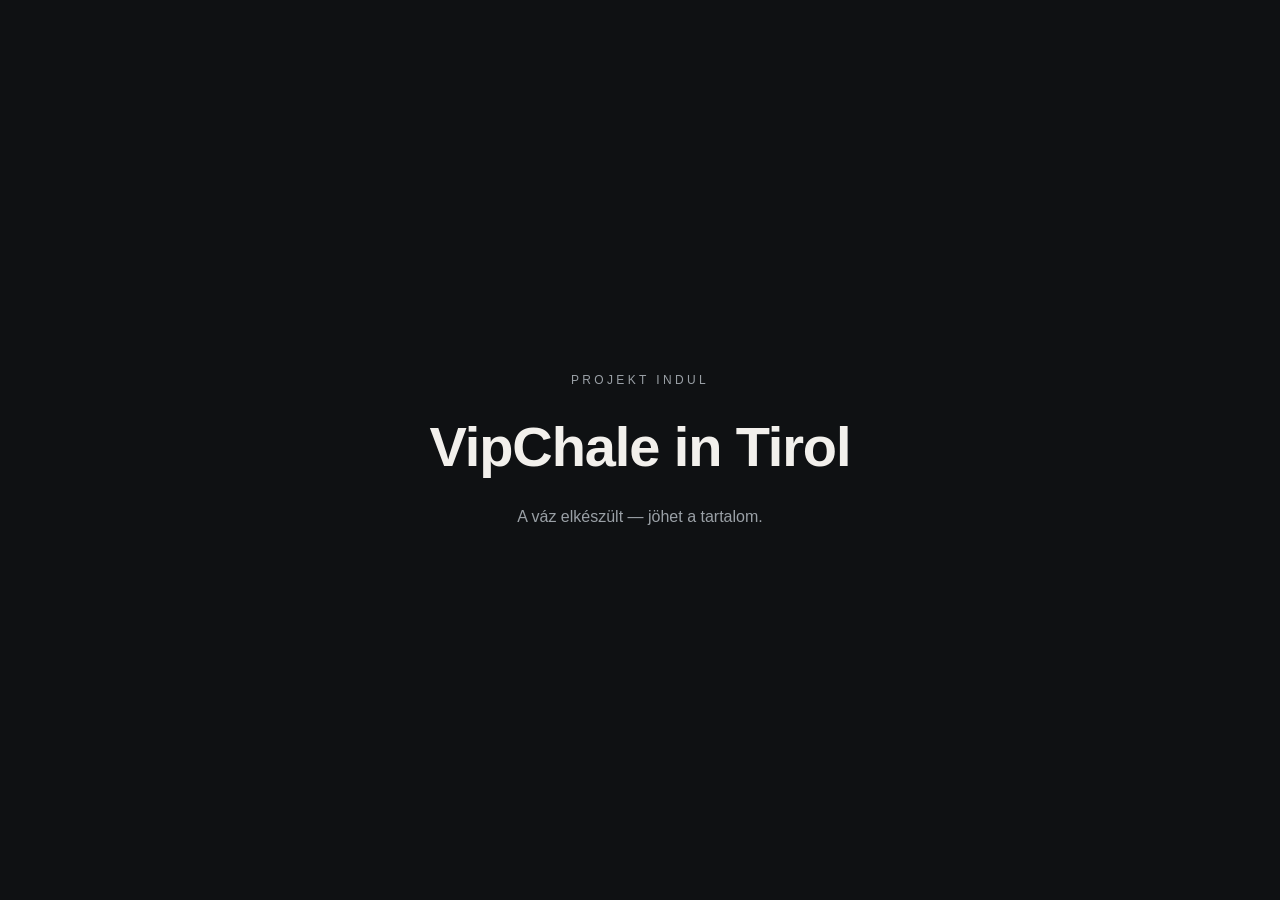
==== index.html @ baa1d6fc "Projekt váz: VipChale in Tirol Kezdeti struktúra (index.html, css, js, assets), README, szerkesztő- " ====
<!DOCTYPE html>
<html lang="hu">
<head>
<meta charset="UTF-8">
<meta name="viewport" content="width=device-width, initial-scale=1">
<title>VipChale in Tirol</title>
<link rel="stylesheet" href="css/style.css">
</head>
<body>
  <main class="varakozik">
    <p class="varakozik__cimke">Projekt indul</p>
    <h1>VipChale in Tirol</h1>
    <p class="varakozik__szoveg">A váz elkészült — jöhet a tartalom.</p>
  </main>
  <script src="js/main.js" defer></script>
</body>
</html>
---- css/style.css ----
:root{
  --hatter:#0F1113;
  --szoveg:#F2F0EC;
  --halvany:#9AA0A6;
}

*,*::before,*::after{ box-sizing:border-box; }

body{
  margin:0;
  min-height:100svh;
  display:grid;
  place-items:center;
  background:var(--hatter);
  color:var(--szoveg);
  font-family:-apple-system,BlinkMacSystemFont,"Segoe UI",Roboto,Helvetica,Arial,sans-serif;
  line-height:1.6;
}

.varakozik{ text-align:center; padding:32px; }
.varakozik__cimke{
  margin:0 0 12px;
  font-size:12px;
  letter-spacing:.28em;
  text-transform:uppercase;
  color:var(--halvany);
}
.varakozik h1{ margin:0; font-size:clamp(2rem,6vw,3.5rem); letter-spacing:-.02em; }
.varakozik__szoveg{ margin:12px 0 0; color:var(--halvany); }
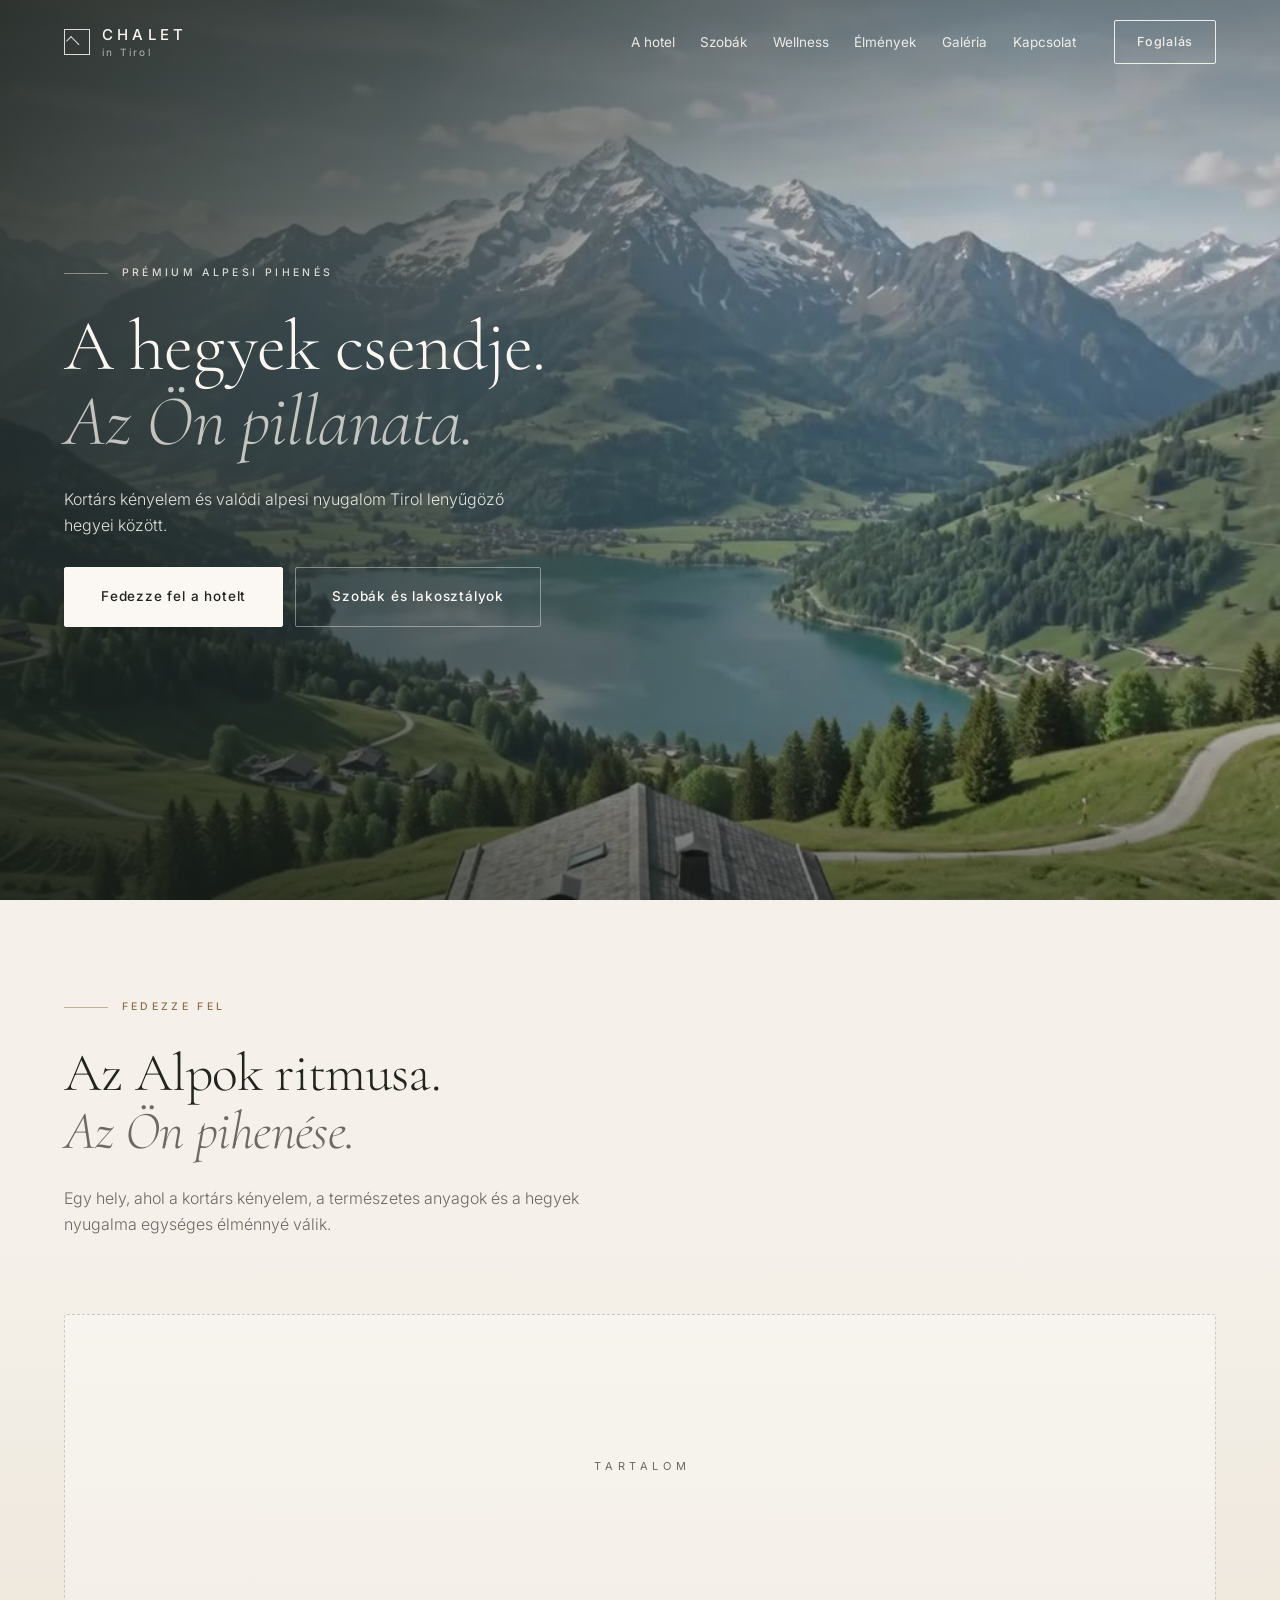
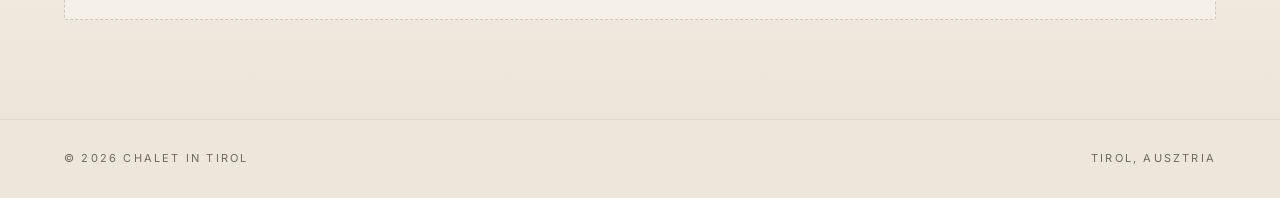
==== commit 7af625ec: "Görgetéssel vezérelt videós hero: érkezés a chalet-hez A videó currentTime értékét kizárólag a scrol" ====
--- a/index.html
+++ b/index.html
@@ -2,16 +2,132 @@
 <html lang="hu">
 <head>
 <meta charset="UTF-8">
-<meta name="viewport" content="width=device-width, initial-scale=1">
-<title>VipChale in Tirol</title>
+<meta name="viewport" content="width=device-width, initial-scale=1, viewport-fit=cover">
+<meta name="theme-color" content="#F6F3EE">
+<title>Chalet in Tirol — Prémium alpesi pihenés</title>
+<meta name="description" content="Kortárs kényelem és valódi alpesi nyugalom Tirol lenyűgöző hegyei között. Szobák, wellness és élmények egy prémium tiroli chalet hotelben.">
+
+<link rel="preconnect" href="https://fonts.googleapis.com">
+<link rel="preconnect" href="https://fonts.gstatic.com" crossorigin>
+<link href="https://fonts.googleapis.com/css2?family=Cormorant+Garamond:wght@300;400;500&family=Inter:wght@300;400;500;600&display=swap" rel="stylesheet">
+
 <link rel="stylesheet" href="css/style.css">
+<noscript><style>
+  .loader{ display:none !important; }
+  .hero{ height:100svh !important; }
+  .hero__stage{ position:relative !important; }
+  .hero__video,.hero__fadeout,.hero__wash2,.scrollhint,.layer--arrive{ display:none !important; }
+  .hero__poster{ opacity:1 !important; }
+  .layer--intro > *{ opacity:1 !important; transform:none !important; }
+</style></noscript>
 </head>
 <body>
-  <main class="varakozik">
-    <p class="varakozik__cimke">Projekt indul</p>
-    <h1>VipChale in Tirol</h1>
-    <p class="varakozik__szoveg">A váz elkészült — jöhet a tartalom.</p>
-  </main>
-  <script src="js/main.js" defer></script>
+
+<a class="skip-link" href="#tartalom">Ugrás a tartalomra</a>
+
+<!-- ══════════════ BETÖLTŐ ══════════════ -->
+<div class="loader" id="loader" role="status" aria-live="polite" aria-label="Az oldal betöltése folyamatban">
+  <div class="loader__in">
+    <span class="loader__mark" aria-hidden="true">CHALET</span>
+    <span class="loader__rail" aria-hidden="true"><i id="loaderFill"></i></span>
+    <span class="loader__txt">Betöltés</span>
+  </div>
+</div>
+
+<!-- ══════════════ NAVIGÁCIÓ ══════════════ -->
+<header class="nav" id="nav">
+  <div class="nav__in">
+    <a class="brand" href="#" aria-label="Chalet in Tirol – kezdőlap">
+      <span class="brand__mark" aria-hidden="true"></span>
+      <span class="brand__txt"><strong>CHALET</strong><em>in Tirol</em></span>
+    </a>
+
+    <nav class="menu" id="menu" aria-label="Fő navigáció">
+      <ul class="menu__list">
+        <li><a href="#tartalom">A hotel</a></li>
+        <li><a href="#tartalom">Szobák</a></li>
+        <li><a href="#tartalom">Wellness</a></li>
+        <li><a href="#tartalom">Élmények</a></li>
+        <li><a href="#tartalom">Galéria</a></li>
+        <li><a href="#tartalom">Kapcsolat</a></li>
+      </ul>
+      <a class="btn btn--solid menu__cta" href="#tartalom">Foglalás</a>
+    </nav>
+
+    <a class="btn btn--solid nav__cta" href="#tartalom">Foglalás</a>
+
+    <button class="burger" id="burger" type="button" aria-label="Menü megnyitása" aria-expanded="false" aria-controls="menu">
+      <span aria-hidden="true"></span><span aria-hidden="true"></span>
+    </button>
+  </div>
+</header>
+
+<!-- ══════════════ HERO ══════════════ -->
+<section class="hero" id="hero" aria-label="Érkezés a chalet-hez: a kamera a tetőtől a bejáraton át a belső térbe vezet">
+  <div class="hero__stage" id="stage">
+
+    <div class="hero__media">
+      <div class="hero__poster" id="poster" aria-hidden="true"></div>
+      <video class="hero__video" id="video" muted playsinline webkit-playsinline preload="auto" disablepictureinpicture aria-hidden="true"></video>
+      <div class="hero__wash" id="wash" aria-hidden="true"></div>
+      <div class="hero__wash2" id="wash2" aria-hidden="true"></div>
+      <div class="hero__fadeout" id="fadeout" aria-hidden="true"></div>
+    </div>
+
+    <div class="hero__ui">
+
+      <!-- 0–25%: nyitó szöveg -->
+      <div class="layer layer--intro" id="lyIntro">
+        <p class="eyebrow"><span class="eyebrow__rule" aria-hidden="true"></span>Prémium alpesi pihenés</p>
+        <h1 class="display">A hegyek csendje.<br><span class="display__soft">Az Ön pillanata.</span></h1>
+        <p class="lead">Kortárs kényelem és valódi alpesi nyugalom Tirol lenyűgöző hegyei között.</p>
+        <div class="ctarow">
+          <a class="btn btn--solid btn--lg" href="#tartalom">Fedezze fel a hotelt</a>
+          <a class="btn btn--ghost btn--lg" href="#tartalom">Szobák és lakosztályok</a>
+        </div>
+      </div>
+
+      <!-- 85–100%: záró szöveg -->
+      <div class="layer layer--arrive" id="lyArrive">
+        <p class="eyebrow eyebrow--center"><span class="eyebrow__rule" aria-hidden="true"></span>Üdvözöljük</p>
+        <h2 class="display display--md">Megérkezett.</h2>
+        <p class="lead lead--center">Fedezze fel a szobákat, a wellnessélményt és Tirol természetes nyugalmát.</p>
+        <a class="btn btn--solid btn--lg" href="#tartalom" id="enterBtn">Belépek</a>
+      </div>
+
+    </div>
+
+    <!-- középső szakasz: visszafogott scrolljelző -->
+    <div class="scrollhint" id="hint" aria-hidden="true">
+      <span class="scrollhint__txt">Görgessen a belépéshez</span>
+      <span class="scrollhint__line"><i></i></span>
+    </div>
+
+  </div>
+</section>
+
+<!-- ══════════════ A WEBOLDAL FOLYTATÁSA ══════════════ -->
+<main id="tartalom">
+  <section class="sec sec--intro">
+    <div class="wrap">
+      <p class="eyebrow eyebrow--dark"><span class="eyebrow__rule" aria-hidden="true"></span>Fedezze fel</p>
+      <h2 class="sec__title">Az Alpok ritmusa.<br><span class="sec__title-soft">Az Ön pihenése.</span></h2>
+      <p class="sec__lead">Egy hely, ahol a kortárs kényelem, a természetes anyagok és a hegyek nyugalma egységes élménnyé válik.</p>
+
+      <div class="placeholder">
+        <span>TARTALOM</span>
+      </div>
+    </div>
+  </section>
+</main>
+
+<footer class="foot">
+  <div class="wrap foot__in">
+    <span>© 2026 Chalet in Tirol</span>
+    <span>Tirol, Ausztria</span>
+  </div>
+</footer>
+
+<script src="js/main.js" defer></script>
 </body>
 </html>
--- a/css/style.css
+++ b/css/style.css
@@ -1,29 +1,445 @@
+/* ============================================================
+   Chalet in Tirol — görgetéssel vezérelt videós hero
+   Világos, természetes alpesi designirány
+   ============================================================ */
+
 :root{
-  --hatter:#0F1113;
-  --szoveg:#F2F0EC;
-  --halvany:#9AA0A6;
+  --sand:    #F5F1EA;   /* törtfehér */
+  --sand-2:  #EDE6DA;   /* természetes bézs */
+  --beige:   #E2D6C3;
+  --wood:    #A9825A;   /* meleg fa */
+  --bronze:  #8F7048;   /* visszafogott bronz */
+  --stone:   #6E6A62;   /* kőszürke */
+  --forest:  #2A3A2F;   /* mély erdőzöld */
+  --forest-d:#1E241F;
+  --ink:     #23241F;
+  --paper:   #FBF8F3;   /* videó fölötti világos szöveg */
+
+  --ff:  "Inter", -apple-system, BlinkMacSystemFont, "Segoe UI", Roboto, Helvetica, Arial, sans-serif;
+  --ff-d:"Cormorant Garamond", "Iowan Old Style", Georgia, "Times New Roman", serif;
+
+  --wrap: 1320px;
+  --pad: clamp(24px, 5vw, 72px);
+  --ease: cubic-bezier(.22,.61,.36,1);
+  --nav-h: 84px;
+
+  --hero-vh: 500;        /* a hero görgetési hossza vh-ban */
 }
 
 *,*::before,*::after{ box-sizing:border-box; }
 
+html{ background:var(--sand); -webkit-text-size-adjust:100%; scroll-behavior:smooth; }
 body{
   margin:0;
-  min-height:100svh;
-  display:grid;
-  place-items:center;
-  background:var(--hatter);
-  color:var(--szoveg);
-  font-family:-apple-system,BlinkMacSystemFont,"Segoe UI",Roboto,Helvetica,Arial,sans-serif;
+  font-family:var(--ff);
+  font-weight:400;
+  color:var(--ink);
+  background:var(--sand);
   line-height:1.6;
-}
-
-.varakozik{ text-align:center; padding:32px; }
-.varakozik__cimke{
-  margin:0 0 12px;
-  font-size:12px;
-  letter-spacing:.28em;
-  text-transform:uppercase;
-  color:var(--halvany);
-}
-.varakozik h1{ margin:0; font-size:clamp(2rem,6vw,3.5rem); letter-spacing:-.02em; }
-.varakozik__szoveg{ margin:12px 0 0; color:var(--halvany); }
+  overflow-x:clip;
+  -webkit-font-smoothing:antialiased;
+  -moz-osx-font-smoothing:grayscale;
+}
+img,video{ display:block; max-width:100%; }
+a{ color:inherit; text-decoration:none; }
+ul{ margin:0; padding:0; list-style:none; }
+h1,h2,h3,p{ margin:0; }
+button{ font:inherit; color:inherit; background:none; border:0; cursor:pointer; }
+
+.wrap{ width:100%; max-width:var(--wrap); margin-inline:auto; padding-inline:var(--pad); }
+
+.skip-link{
+  position:fixed; left:12px; top:-100px; z-index:2000;
+  background:var(--ink); color:var(--sand);
+  padding:12px 18px; font-size:14px; border-radius:3px;
+  transition:top .2s var(--ease);
+}
+.skip-link:focus{ top:12px; }
+:focus-visible{ outline:2px solid var(--bronze); outline-offset:3px; }
+
+/* ─────────────── Tipográfia ─────────────── */
+.display{
+  font-family:var(--ff-d);
+  font-weight:300;
+  font-size:clamp(2.5rem, 5.6vw, 5.6rem);
+  line-height:1.04;
+  letter-spacing:-.012em;
+  color:var(--paper);
+  text-wrap:balance;
+}
+.display--md{ font-size:clamp(2.3rem, 4.6vw, 4.6rem); }
+.display__soft{ color:rgba(251,248,243,.72); font-style:italic; }
+
+.eyebrow{
+  display:flex; align-items:center; gap:14px;
+  font-size:clamp(10px, .82vw, 11.5px);
+  letter-spacing:.32em; text-transform:uppercase; font-weight:500;
+  color:rgba(251,248,243,.82);
+}
+.eyebrow__rule{ width:clamp(26px,3.4vw,52px); height:1px; background:currentColor; opacity:.5; flex:none; }
+.eyebrow--center{ justify-content:center; }
+.eyebrow--dark{ color:var(--bronze); }
+
+.lead{
+  font-size:clamp(1rem, 1.1vw, 1.18rem);
+  font-weight:300;
+  color:rgba(251,248,243,.88);
+  max-width:44ch;
+}
+.lead--center{ text-align:center; margin-inline:auto; }
+
+/* ─────────────── Gombok ─────────────── */
+.btn{
+  display:inline-flex; align-items:center; justify-content:center;
+  min-height:52px; padding:0 28px;
+  border:1px solid transparent; border-radius:2px;
+  font-size:13px; letter-spacing:.06em; font-weight:500;
+  transition:background .34s var(--ease), color .34s var(--ease),
+             border-color .34s var(--ease), transform .34s var(--ease);
+}
+.btn--lg{ min-height:60px; padding:0 36px; font-size:13.5px; }
+.btn--solid{ background:var(--paper); color:var(--ink); border-color:var(--paper); }
+.btn--solid:hover{ background:var(--beige); border-color:var(--beige); }
+.btn--ghost{ color:var(--paper); border-color:rgba(251,248,243,.42); }
+.btn--ghost:hover{ border-color:var(--paper); background:rgba(251,248,243,.10); }
+.btn--dark{ background:var(--forest); color:var(--sand); border-color:var(--forest); }
+.btn--dark:hover{ background:var(--ink); border-color:var(--ink); }
+.btn:active{ transform:translateY(1px); }
+
+.ctarow{ display:flex; flex-wrap:wrap; gap:12px; }
+
+/* ═══════════════ BETÖLTŐ ═══════════════ */
+.loader{
+  position:fixed; inset:0; z-index:1500;
+  display:grid; place-items:center;
+  background:var(--forest-d);
+  transition:opacity .8s var(--ease), visibility .8s var(--ease);
+}
+.loader.is-done{ opacity:0; visibility:hidden; }
+.loader__in{ display:flex; flex-direction:column; align-items:center; gap:26px; }
+.loader__mark{
+  font-family:var(--ff-d); font-size:clamp(1.5rem,3vw,2.2rem);
+  letter-spacing:.42em; text-indent:.42em; color:rgba(245,241,234,.92); font-weight:300;
+}
+.loader__rail{
+  display:block; width:min(240px,52vw); height:1px;
+  background:rgba(245,241,234,.16); position:relative; overflow:hidden;
+}
+.loader__rail i{
+  position:absolute; inset:0 auto 0 0; display:block; width:0%;
+  background:linear-gradient(90deg, var(--wood), var(--sand));
+  transition:width .35s var(--ease);
+}
+.loader__txt{
+  font-size:10px; letter-spacing:.36em; text-transform:uppercase;
+  color:rgba(245,241,234,.55);
+}
+
+/* ═══════════════ NAVIGÁCIÓ ═══════════════ */
+.nav{
+  position:fixed; inset:0 0 auto 0; z-index:900;
+  border-bottom:1px solid transparent;
+  transition:background .5s var(--ease), border-color .5s var(--ease),
+             backdrop-filter .5s var(--ease), color .5s var(--ease);
+  color:var(--paper);
+}
+.nav__in{
+  display:flex; align-items:center; gap:clamp(16px,3vw,44px);
+  height:var(--nav-h);
+  width:100%; max-width:var(--wrap); margin-inline:auto; padding-inline:var(--pad);
+}
+.nav.is-solid{
+  background:rgba(245,241,234,.86);
+  backdrop-filter:blur(16px) saturate(130%);
+  -webkit-backdrop-filter:blur(16px) saturate(130%);
+  border-bottom-color:rgba(35,36,31,.10);
+  color:var(--ink);
+}
+
+.brand{ display:flex; align-items:center; gap:12px; margin-right:auto; }
+.brand__mark{
+  width:26px; height:26px; flex:none; position:relative;
+  border:1px solid currentColor; opacity:.85;
+}
+.brand__mark::before{
+  content:""; position:absolute; inset:6px 6px auto 6px; height:7px;
+  border-top:1px solid currentColor; border-left:1px solid currentColor;
+  transform:rotate(45deg); transform-origin:top left;
+}
+.brand__txt{ display:flex; flex-direction:column; line-height:1; }
+.brand__txt strong{ font-size:15px; letter-spacing:.28em; font-weight:500; }
+.brand__txt em{ font-style:normal; font-size:10px; letter-spacing:.24em; opacity:.66; margin-top:5px; }
+
+.menu{ display:flex; align-items:center; gap:clamp(18px,2.4vw,34px); }
+.menu__list{ display:flex; gap:clamp(16px,2vw,30px); }
+.menu__list a{
+  font-size:13.5px; font-weight:400; padding:6px 0;
+  border-bottom:1px solid transparent;
+  transition:border-color .3s var(--ease), opacity .3s var(--ease);
+  opacity:.9;
+}
+.menu__list a:hover{ opacity:1; border-bottom-color:currentColor; }
+.menu__cta{ display:none; }
+
+.nav__cta{
+  background:transparent; color:currentColor; border-color:currentColor;
+  min-height:44px; padding:0 22px; font-size:12.5px; opacity:.9;
+}
+.nav__cta:hover{ background:currentColor; border-color:currentColor; opacity:1; }
+.nav.is-solid .nav__cta:hover{ color:var(--sand); }
+.nav:not(.is-solid) .nav__cta:hover{ color:var(--ink); }
+
+.burger{ display:none; width:44px; height:44px; position:relative; }
+.burger span{
+  position:absolute; left:11px; right:11px; height:1px; background:currentColor;
+  transition:transform .34s var(--ease), opacity .34s var(--ease);
+}
+.burger span:nth-child(1){ top:19px; }
+.burger span:nth-child(2){ top:25px; }
+.burger.is-open span:nth-child(1){ transform:translateY(3px) rotate(45deg); }
+.burger.is-open span:nth-child(2){ transform:translateY(-3px) rotate(-45deg); }
+
+/* ═══════════════ HERO ═══════════════ */
+.hero{
+  position:relative;
+  height:calc(var(--hero-vh) * 1vh);
+  background:var(--forest-d);
+}
+.hero__stage{
+  position:sticky; top:0;
+  width:100%;
+  height:100vh; height:100svh;
+  overflow:hidden;
+  background:var(--forest-d);
+}
+
+.hero__media{ position:absolute; inset:0; }
+.hero__poster{
+  position:absolute; inset:0;
+  background-color:#7d8a86;
+  background-size:cover; background-position:center;
+  transition:opacity .8s var(--ease);
+}
+.hero__video{
+  position:absolute; inset:0;
+  width:100%; height:100%;
+  object-fit:cover; object-position:center;
+  opacity:0; transition:opacity .6s var(--ease);
+}
+.hero__video.is-live{ opacity:1; }
+
+/* irányított gradient a nyitó szöveg mögé — a videó nem sötétedik el teljesen */
+.hero__wash{
+  position:absolute; inset:0; pointer-events:none;
+  background:
+    linear-gradient(100deg, rgba(20,26,21,.80) 0%, rgba(20,26,21,.54) 30%, rgba(20,26,21,.16) 56%, rgba(20,26,21,0) 72%),
+    linear-gradient(180deg, rgba(20,26,21,.34) 0%, rgba(20,26,21,0) 26%),
+    linear-gradient(0deg, rgba(20,26,21,.38) 0%, rgba(20,26,21,0) 20%);
+}
+/* záró szöveg mögé finom, középre húzott sötétítés */
+.hero__wash2{
+  position:absolute; inset:0; pointer-events:none; opacity:0;
+  background:
+    radial-gradient(78% 62% at 50% 54%, rgba(20,26,21,.56) 0%, rgba(20,26,21,.28) 52%, rgba(20,26,21,0) 100%),
+    linear-gradient(180deg, rgba(20,26,21,.22) 0%, rgba(20,26,21,0) 30%);
+}
+/* átmenet a következő szekcióba — a seam sosem látszik */
+.hero__fadeout{
+  position:absolute; inset:auto 0 0 0; height:40%;
+  background:linear-gradient(180deg, rgba(245,241,234,0), var(--sand));
+  opacity:0; pointer-events:none;
+}
+
+.hero__ui{
+  position:absolute; inset:0;
+  display:grid; align-content:center;
+  padding:calc(var(--nav-h) + 16px) var(--pad) clamp(90px,12vh,140px);
+  pointer-events:none;
+}
+.layer{
+  grid-area:1/1;
+  display:flex; flex-direction:column; justify-content:center;
+  pointer-events:none;
+  will-change:opacity, transform;
+}
+.layer > *{ pointer-events:auto; }
+
+.layer--intro{ align-items:flex-start; gap:clamp(18px,2.2vw,30px); max-width:min(100%, 760px); }
+.layer--arrive{ align-items:center; text-align:center; gap:clamp(18px,2vw,28px); opacity:0; }
+.layer--arrive .btn{ margin-top:6px; }
+
+/* ─── scrolljelző ─── */
+.scrollhint{
+  position:absolute; left:50%; bottom:clamp(26px,4vh,44px); transform:translateX(-50%);
+  display:flex; flex-direction:column; align-items:center; gap:12px;
+  font-size:10.5px; letter-spacing:.3em; text-transform:uppercase;
+  color:rgba(251,248,243,.78); pointer-events:none; text-align:center;
+}
+.scrollhint__line{ display:block; width:1px; height:44px; background:rgba(251,248,243,.28); position:relative; overflow:hidden; }
+.scrollhint__line i{
+  position:absolute; inset:0; display:block;
+  background:linear-gradient(180deg, transparent, var(--paper));
+  animation:hintrun 2.6s var(--ease) infinite;
+}
+@keyframes hintrun{ 0%{ transform:translateY(-100%);} 62%,100%{ transform:translateY(100%);} }
+
+/* ─── belépő animáció ─── */
+.layer--intro > *{
+  opacity:0; transform:translateY(24px);
+  transition:opacity 1s var(--ease), transform 1.2s var(--ease);
+}
+.is-ready .layer--intro > *:nth-child(1){ opacity:1; transform:none; transition-delay:.10s; }
+.is-ready .layer--intro > *:nth-child(2){ opacity:1; transform:none; transition-delay:.22s; }
+.is-ready .layer--intro > *:nth-child(3){ opacity:1; transform:none; transition-delay:.36s; }
+.is-ready .layer--intro > *:nth-child(4){ opacity:1; transform:none; transition-delay:.48s; }
+/* a belépő animáció a jelző tartalmán fut, a konténer átlátszóságát a
+   görgetés vezérli — így nincs késleltetett átmenet a scroll alatt */
+.scrollhint__txt, .scrollhint__line{
+  opacity:0; transform:translateY(10px);
+  transition:opacity .9s var(--ease) .9s, transform .9s var(--ease) .9s;
+}
+.is-ready .scrollhint__txt,
+.is-ready .scrollhint__line{ opacity:1; transform:none; }
+
+/* ═══════════════ KÖVETKEZŐ SZEKCIÓ ═══════════════ */
+.sec{ position:relative; background:var(--sand); padding:clamp(80px,11vh,150px) 0; }
+.sec--intro{
+  background:linear-gradient(180deg, var(--sand) 0%, var(--sand) 40%, var(--sand-2) 100%);
+}
+.sec__title{
+  font-family:var(--ff-d); font-weight:300;
+  font-size:clamp(2.1rem, 4.2vw, 4rem); line-height:1.08; letter-spacing:-.012em;
+  color:var(--ink); margin-top:clamp(18px,2.4vw,28px);
+  max-width:22ch;
+}
+.sec__title-soft{ color:var(--stone); font-style:italic; }
+.sec__lead{
+  margin-top:clamp(18px,2.2vw,26px);
+  font-size:clamp(1rem,1.1vw,1.18rem); font-weight:300;
+  color:var(--stone); max-width:56ch;
+}
+.placeholder{
+  margin-top:clamp(44px,6vw,80px);
+  border:1px dashed rgba(35,36,31,.20);
+  border-radius:3px;
+  min-height:clamp(220px,34vh,340px);
+  display:grid; place-items:center;
+  background:rgba(255,255,255,.34);
+}
+.placeholder span{
+  font-size:11px; letter-spacing:.42em; text-indent:.42em;
+  text-transform:uppercase; color:var(--stone);
+}
+
+.foot{ background:var(--sand-2); border-top:1px solid rgba(35,36,31,.08); padding:30px 0; }
+.foot__in{
+  display:flex; justify-content:space-between; gap:16px; flex-wrap:wrap;
+  font-size:11px; letter-spacing:.2em; text-transform:uppercase; color:var(--stone);
+}
+
+/* ═══════════════ TABLET ═══════════════ */
+@media (max-width:1080px){
+  .menu__list{ gap:18px; }
+  .menu__list a{ font-size:12.5px; }
+}
+
+/* ═══════════════ MOBIL ═══════════════ */
+@media (max-width:860px){
+  :root{ --hero-vh:400; --nav-h:66px; --pad:22px; }
+
+  .burger{ display:block; }
+  .nav__cta{ display:none; }
+
+  .menu{
+    position:fixed; inset:0 0 auto 0;
+    flex-direction:column; align-items:stretch; gap:0;
+    padding:calc(var(--nav-h) + 18px) var(--pad) 32px;
+    background:rgba(30,36,31,.97);
+    backdrop-filter:blur(18px); -webkit-backdrop-filter:blur(18px);
+    color:var(--paper);
+    transform:translateY(-102%);
+    transition:transform .5s var(--ease);
+    max-height:100svh; overflow-y:auto;
+  }
+  .menu.is-open{ transform:none; }
+  .menu__list{ flex-direction:column; gap:0; }
+  .menu__list a{
+    display:block; padding:16px 0; font-size:1.05rem; opacity:1;
+    border-bottom:1px solid rgba(251,248,243,.12);
+  }
+  .menu__list a:hover{ border-bottom-color:rgba(251,248,243,.12); }
+  .menu__cta{ display:inline-flex; margin-top:22px; width:100%; }
+
+  .hero__ui{
+    align-content:end;
+    padding:calc(var(--nav-h) + 12px) var(--pad) calc(104px + env(safe-area-inset-bottom));
+  }
+  .layer{ justify-content:flex-end; }
+  .layer--arrive{ justify-content:center; }
+
+  .hero__wash{
+    background:
+      linear-gradient(180deg, rgba(20,26,21,.42) 0%, rgba(20,26,21,0) 22%),
+      linear-gradient(0deg, rgba(20,26,21,.80) 0%, rgba(20,26,21,.42) 34%, rgba(20,26,21,0) 62%);
+  }
+  .hero__wash2{
+    background:
+      radial-gradient(96% 54% at 50% 52%, rgba(20,26,21,.58) 0%, rgba(20,26,21,.24) 60%, rgba(20,26,21,0) 100%);
+  }
+
+  .display{ font-size:clamp(2rem, 8.4vw, 2.9rem); line-height:1.08; }
+  .display--md{ font-size:clamp(2rem, 8.4vw, 2.7rem); }
+  .lead{ font-size:1rem; max-width:34ch; }
+  .lead--center{ max-width:30ch; }
+  .eyebrow{ font-size:9.5px; letter-spacing:.26em; gap:10px; }
+
+  .ctarow{ width:100%; flex-direction:column; gap:10px; }
+  .ctarow .btn{ width:100%; min-height:56px; }
+  .layer--arrive .btn{ width:100%; max-width:320px; min-height:56px; }
+
+  .scrollhint{ bottom:calc(20px + env(safe-area-inset-bottom)); font-size:9.5px; letter-spacing:.24em; }
+  .scrollhint__line{ height:32px; }
+
+  .sec__title{ max-width:none; }
+}
+
+@media (max-width:400px){
+  .display{ font-size:clamp(1.8rem, 8.2vw, 2.3rem); }
+  .brand__txt em{ display:none; }
+}
+
+/* fekvő, alacsony képernyő */
+@media (max-height:520px) and (orientation:landscape){
+  .hero__ui{ align-content:center; padding-bottom:60px; }
+  .layer{ justify-content:center; }
+  .lead{ display:none; }
+  .scrollhint{ display:none; }
+}
+
+/* ═══════════════ STATIKUS TARTALÉK ═══════════════
+   videóhiba, csökkentett mozgás vagy instabil mobil tekerés esetén */
+.static-hero .hero{ height:auto; }
+.static-hero .hero__stage{
+  position:relative;
+  height:100vh; height:100svh; min-height:560px;
+}
+.static-hero .hero__video,
+.static-hero .hero__fadeout,
+.static-hero .hero__wash2,
+.static-hero .scrollhint,
+.static-hero .loader{ display:none !important; }
+.static-hero .hero__poster{ opacity:1 !important; }
+.static-hero .layer--arrive{ display:none; }
+.static-hero .layer--intro > *{ opacity:1 !important; transform:none !important; }
+
+/* finom parallax a tartalék posterképen */
+.parallax-hero .hero{ height:130vh; height:130svh; }
+.parallax-hero .hero__poster{ will-change:transform; }
+
+/* ═══════════════ CSÖKKENTETT MOZGÁS ═══════════════ */
+@media (prefers-reduced-motion: reduce){
+  html{ scroll-behavior:auto; }
+  *{ animation:none !important; transition-duration:.01ms !important; }
+  .parallax-hero .hero{ height:100svh; }
+  .parallax-hero .hero__poster{ transform:none !important; }
+}
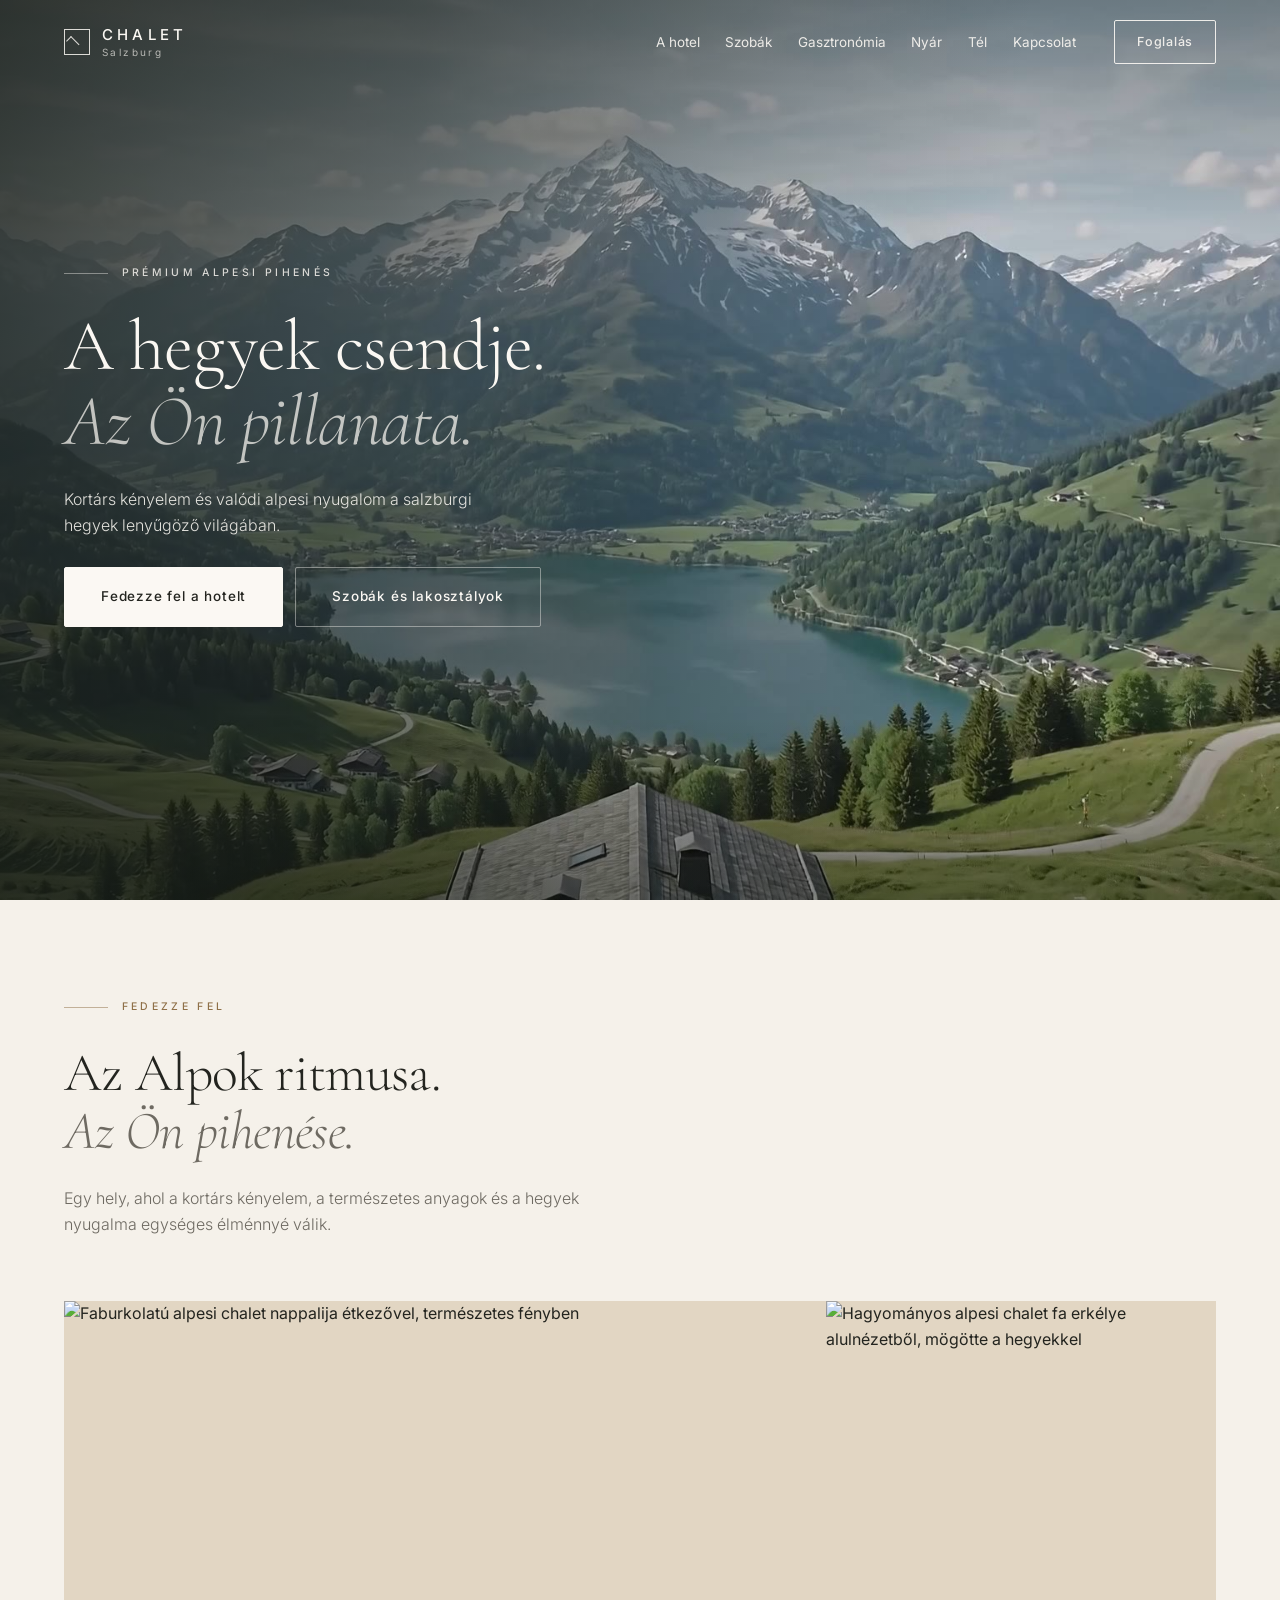
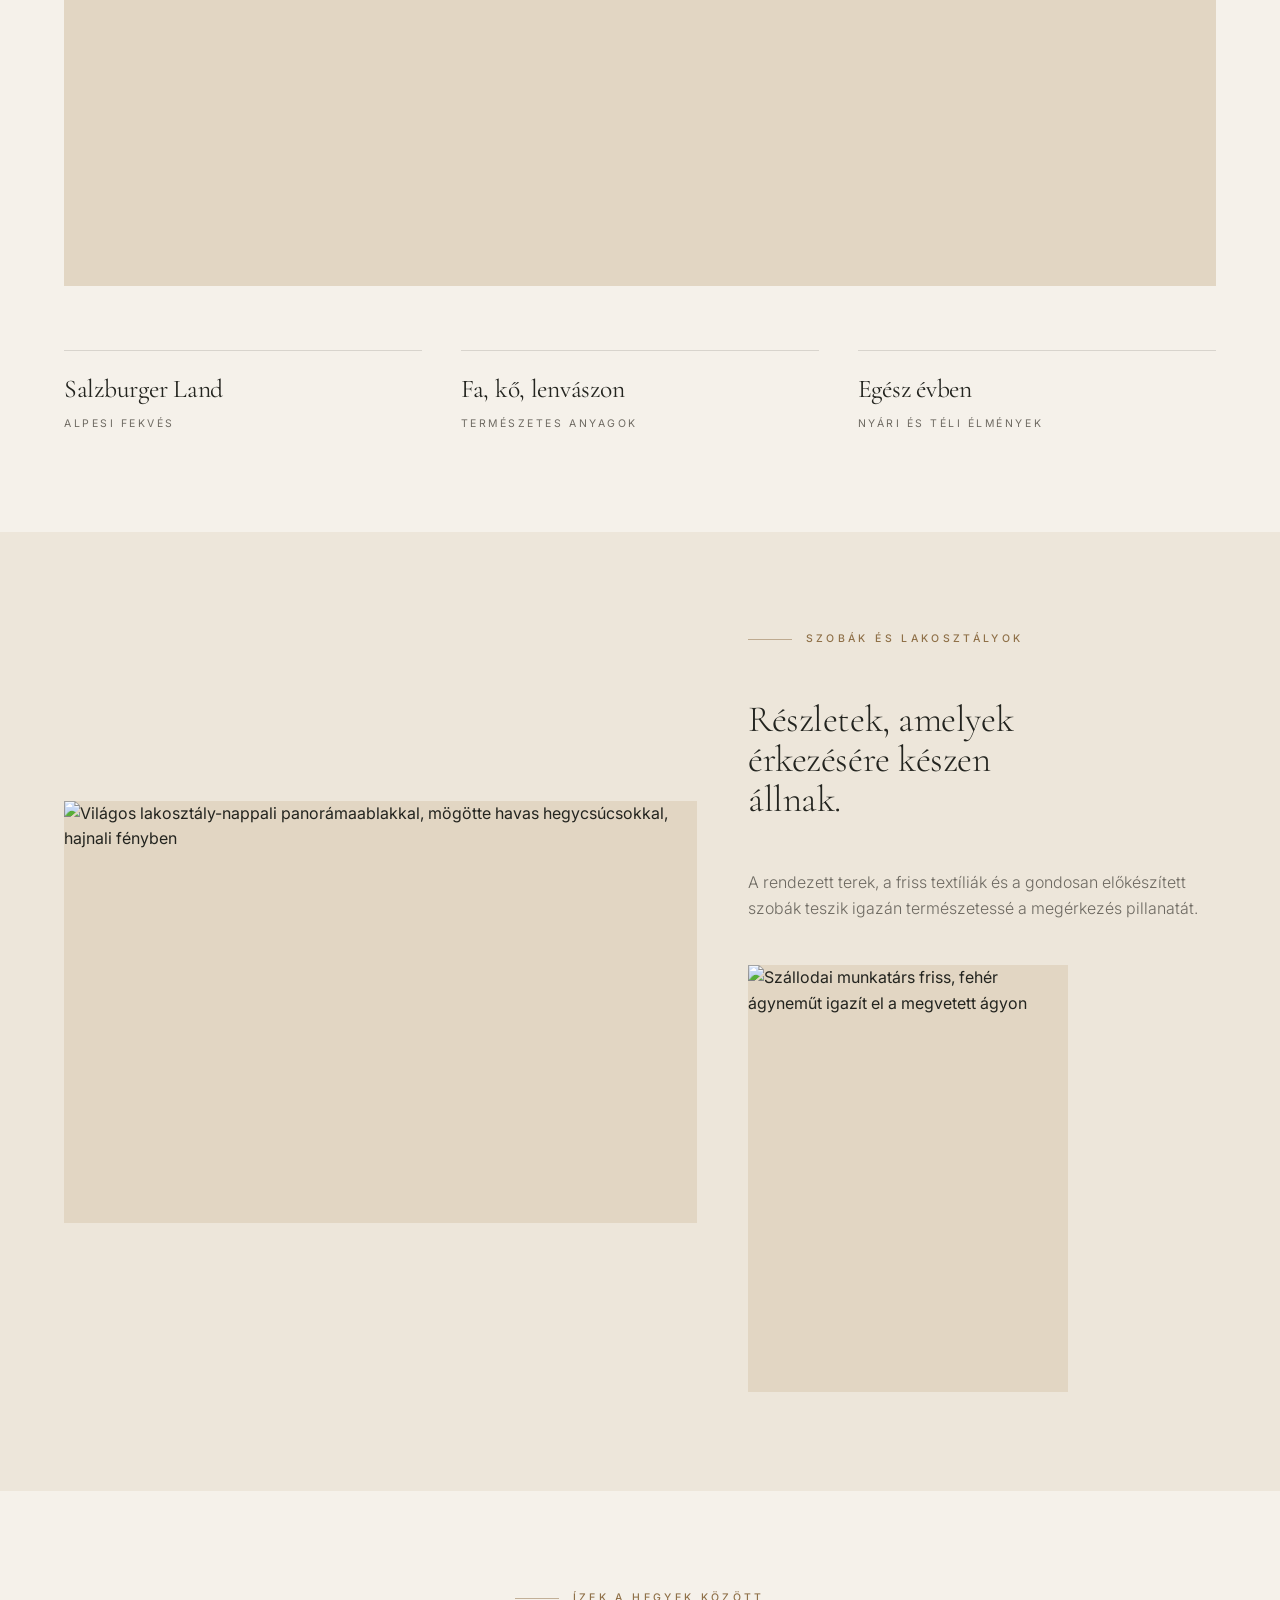
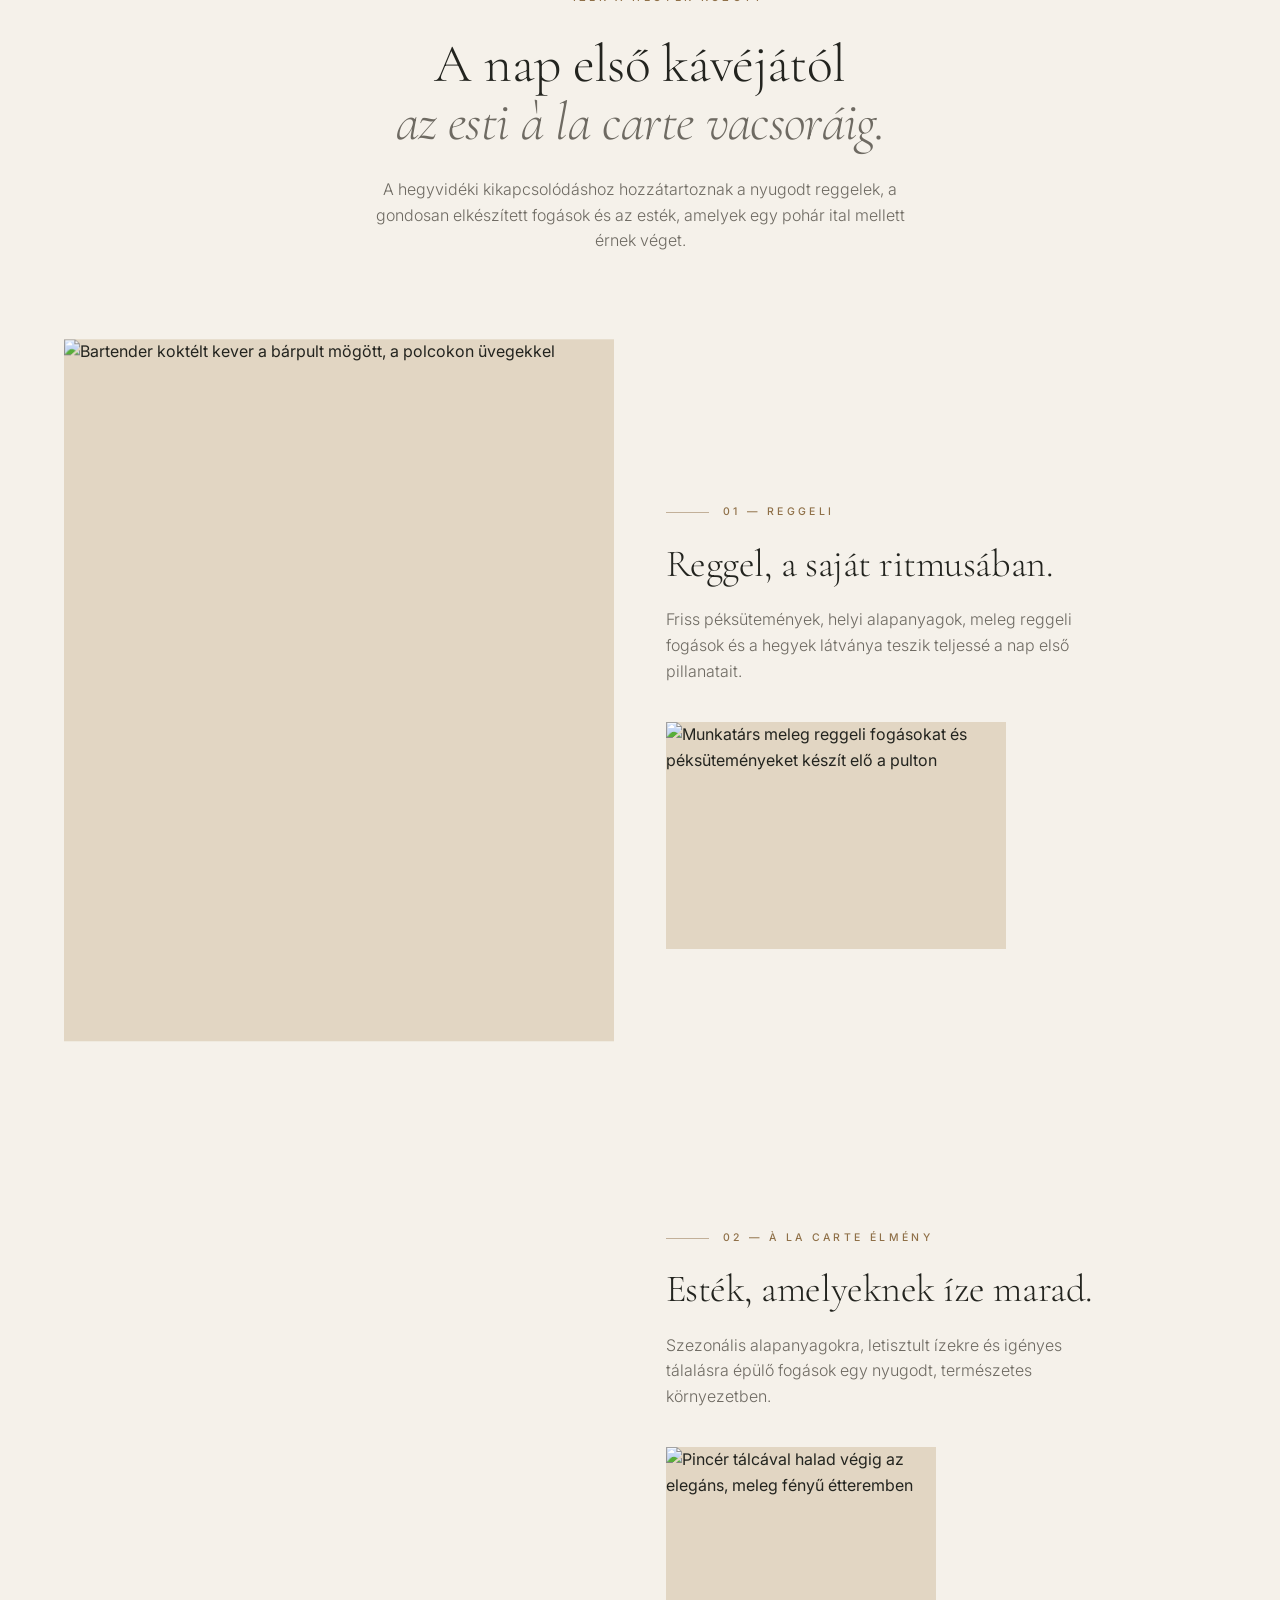
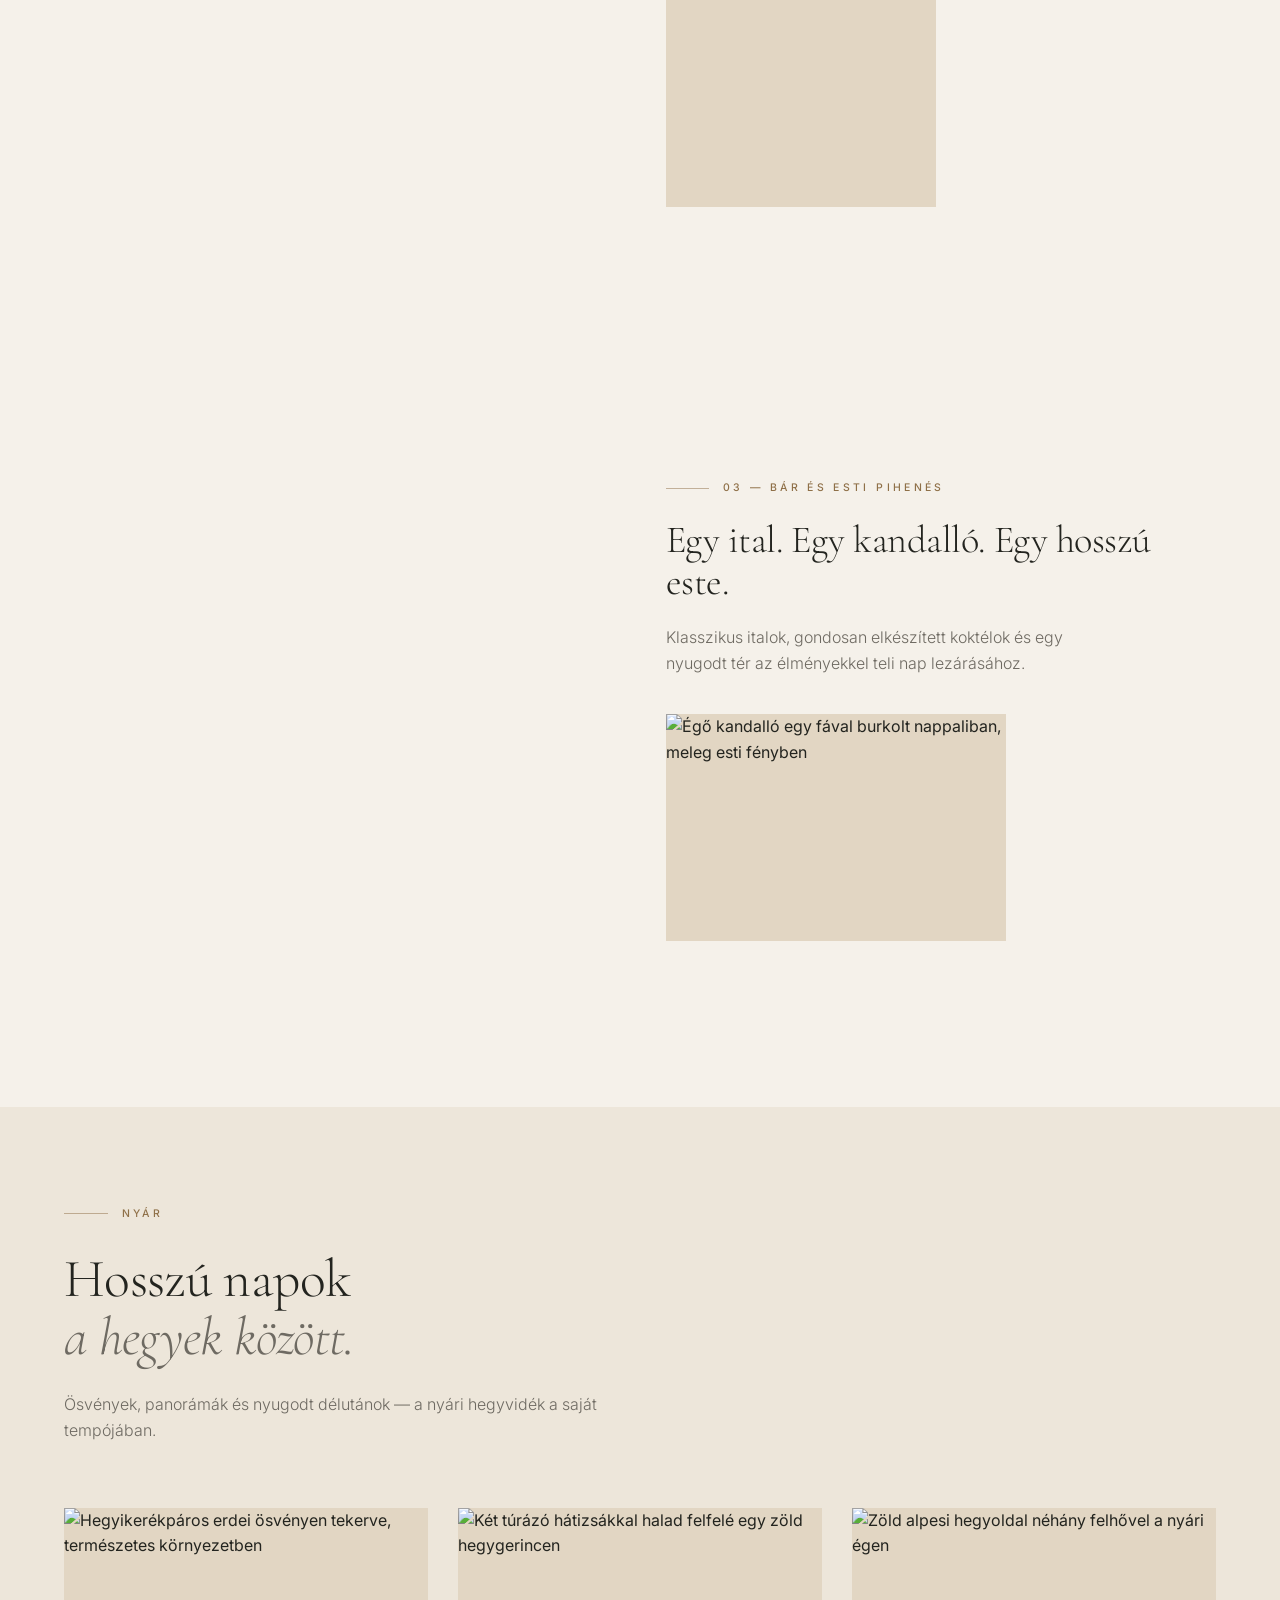
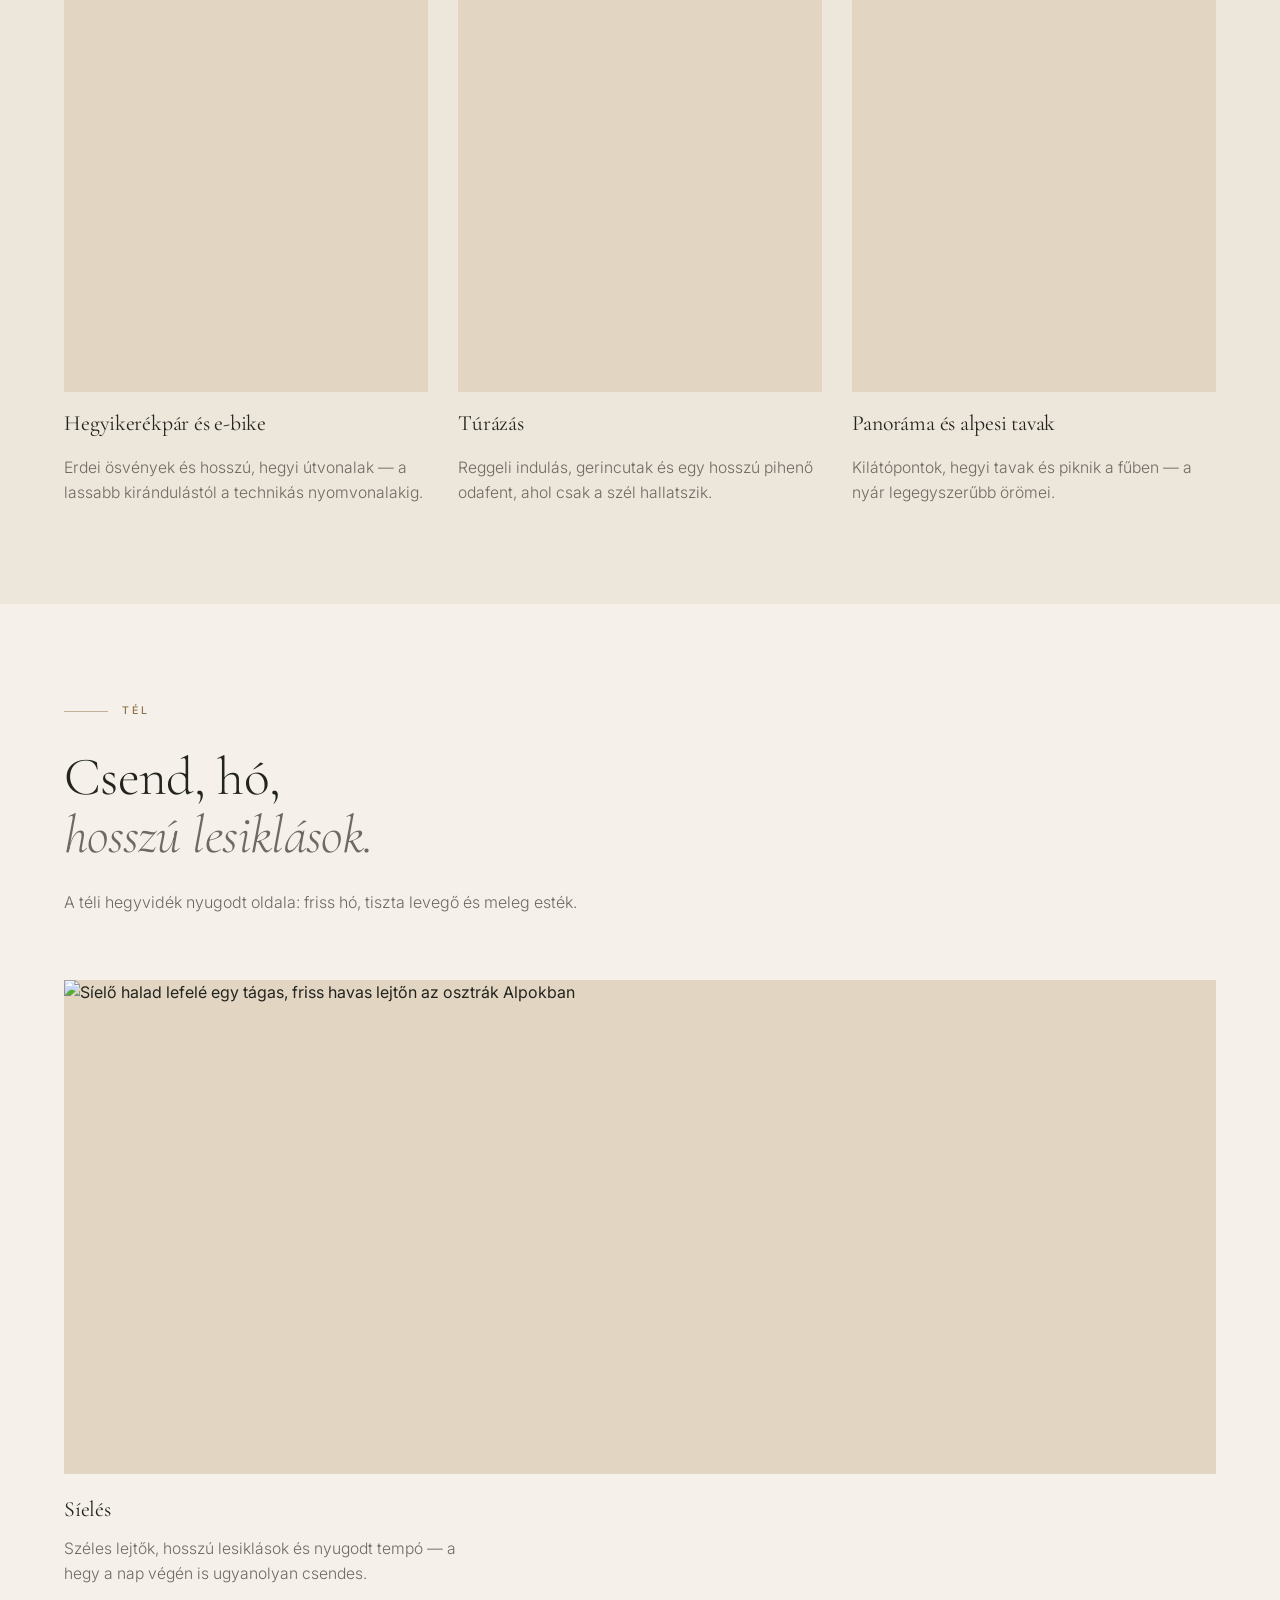
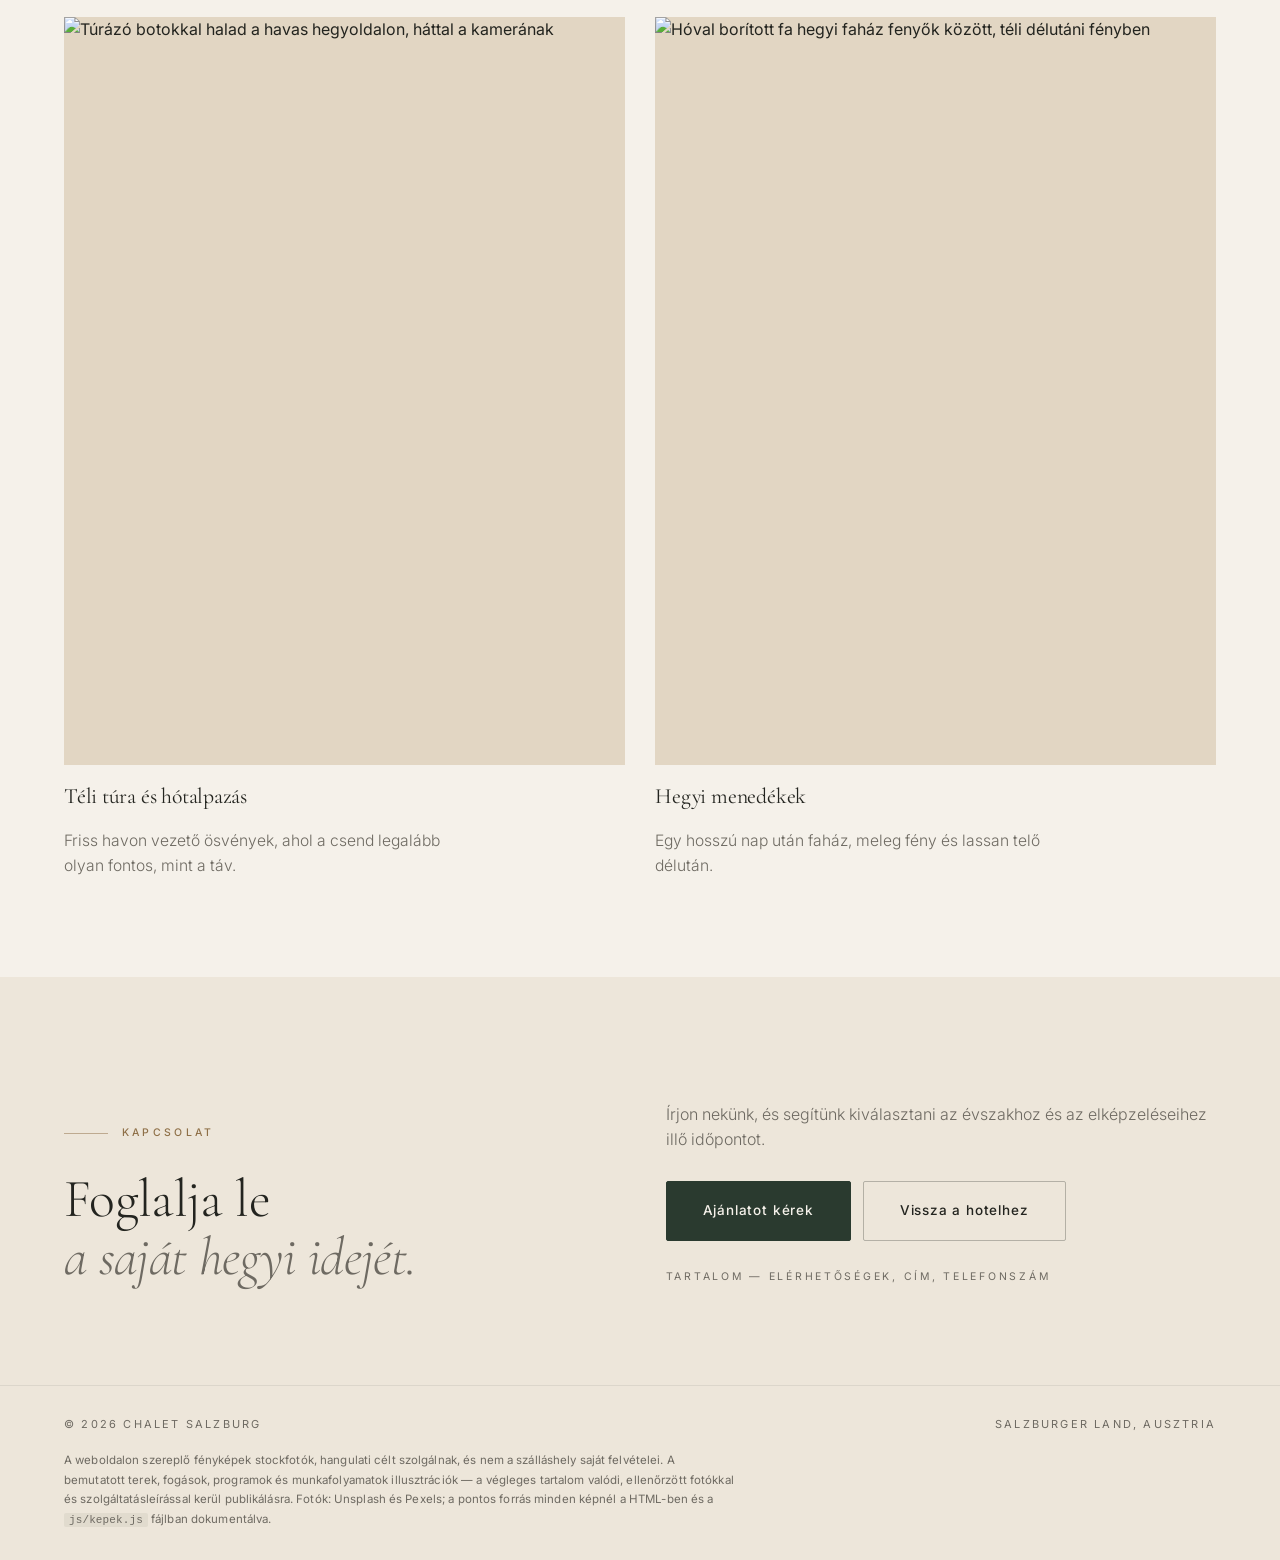
==== commit 82e898ad: "Valódi stockfotók és új tartalmi szekciók, Tirol helyett Salzburg 16 ellenőrzött fotó az Unsplash és" ====
--- a/index.html
+++ b/index.html
@@ -3,27 +3,30 @@
 <head>
 <meta charset="UTF-8">
 <meta name="viewport" content="width=device-width, initial-scale=1, viewport-fit=cover">
-<meta name="theme-color" content="#F6F3EE">
-<title>Chalet in Tirol — Prémium alpesi pihenés</title>
-<meta name="description" content="Kortárs kényelem és valódi alpesi nyugalom Tirol lenyűgöző hegyei között. Szobák, wellness és élmények egy prémium tiroli chalet hotelben.">
+<meta name="theme-color" content="#F5F1EA">
+<title>Chalet Salzburg — Prémium alpesi pihenés</title>
+<meta name="description" content="Kortárs kényelem és valódi alpesi nyugalom a salzburgi hegyek között. Szobák, gasztronómia, nyári és téli élmények egy prémium alpesi chaletben.">
 
 <link rel="preconnect" href="https://fonts.googleapis.com">
 <link rel="preconnect" href="https://fonts.gstatic.com" crossorigin>
+<link rel="preconnect" href="https://images.unsplash.com" crossorigin>
+<link rel="preconnect" href="https://images.pexels.com" crossorigin>
 <link href="https://fonts.googleapis.com/css2?family=Cormorant+Garamond:wght@300;400;500&family=Inter:wght@300;400;500;600&display=swap" rel="stylesheet">
 
 <link rel="stylesheet" href="css/style.css">
 <noscript><style>
   .loader{ display:none !important; }
-  .hero{ height:100svh !important; }
-  .hero__stage{ position:relative !important; }
+  .hero{ height:100vh; height:100svh; }
+  .hero__stage{ position:relative; }
   .hero__video,.hero__fadeout,.hero__wash2,.scrollhint,.layer--arrive{ display:none !important; }
   .hero__poster{ opacity:1 !important; }
   .layer--intro > *{ opacity:1 !important; transform:none !important; }
+  .rev{ opacity:1 !important; transform:none !important; }
 </style></noscript>
 </head>
 <body>
 
-<a class="skip-link" href="#tartalom">Ugrás a tartalomra</a>
+<a class="skip-link" href="#hotel">Ugrás a tartalomra</a>
 
 <!-- ══════════════ BETÖLTŐ ══════════════ -->
 <div class="loader" id="loader" role="status" aria-live="polite" aria-label="Az oldal betöltése folyamatban">
@@ -37,24 +40,24 @@
 <!-- ══════════════ NAVIGÁCIÓ ══════════════ -->
 <header class="nav" id="nav">
   <div class="nav__in">
-    <a class="brand" href="#" aria-label="Chalet in Tirol – kezdőlap">
+    <a class="brand" href="#" aria-label="Chalet Salzburg – kezdőlap">
       <span class="brand__mark" aria-hidden="true"></span>
-      <span class="brand__txt"><strong>CHALET</strong><em>in Tirol</em></span>
+      <span class="brand__txt"><strong>CHALET</strong><em>Salzburg</em></span>
     </a>
 
     <nav class="menu" id="menu" aria-label="Fő navigáció">
       <ul class="menu__list">
-        <li><a href="#tartalom">A hotel</a></li>
-        <li><a href="#tartalom">Szobák</a></li>
-        <li><a href="#tartalom">Wellness</a></li>
-        <li><a href="#tartalom">Élmények</a></li>
-        <li><a href="#tartalom">Galéria</a></li>
-        <li><a href="#tartalom">Kapcsolat</a></li>
+        <li><a href="#hotel">A hotel</a></li>
+        <li><a href="#szobak">Szobák</a></li>
+        <li><a href="#gasztronomia">Gasztronómia</a></li>
+        <li><a href="#nyar">Nyár</a></li>
+        <li><a href="#tel">Tél</a></li>
+        <li><a href="#kapcsolat">Kapcsolat</a></li>
       </ul>
-      <a class="btn btn--solid menu__cta" href="#tartalom">Foglalás</a>
+      <a class="btn btn--solid menu__cta" href="#kapcsolat">Foglalás</a>
     </nav>
 
-    <a class="btn btn--solid nav__cta" href="#tartalom">Foglalás</a>
+    <a class="btn btn--solid nav__cta" href="#kapcsolat">Foglalás</a>
 
     <button class="burger" id="burger" type="button" aria-label="Menü megnyitása" aria-expanded="false" aria-controls="menu">
       <span aria-hidden="true"></span><span aria-hidden="true"></span>
@@ -76,28 +79,25 @@
 
     <div class="hero__ui">
 
-      <!-- 0–25%: nyitó szöveg -->
       <div class="layer layer--intro" id="lyIntro">
         <p class="eyebrow"><span class="eyebrow__rule" aria-hidden="true"></span>Prémium alpesi pihenés</p>
         <h1 class="display">A hegyek csendje.<br><span class="display__soft">Az Ön pillanata.</span></h1>
-        <p class="lead">Kortárs kényelem és valódi alpesi nyugalom Tirol lenyűgöző hegyei között.</p>
+        <p class="lead">Kortárs kényelem és valódi alpesi nyugalom a salzburgi hegyek lenyűgöző világában.</p>
         <div class="ctarow">
-          <a class="btn btn--solid btn--lg" href="#tartalom">Fedezze fel a hotelt</a>
-          <a class="btn btn--ghost btn--lg" href="#tartalom">Szobák és lakosztályok</a>
+          <a class="btn btn--solid btn--lg" href="#hotel">Fedezze fel a hotelt</a>
+          <a class="btn btn--ghost btn--lg" href="#szobak">Szobák és lakosztályok</a>
         </div>
       </div>
 
-      <!-- 85–100%: záró szöveg -->
       <div class="layer layer--arrive" id="lyArrive">
         <p class="eyebrow eyebrow--center"><span class="eyebrow__rule" aria-hidden="true"></span>Üdvözöljük</p>
         <h2 class="display display--md">Megérkezett.</h2>
-        <p class="lead lead--center">Fedezze fel a szobákat, a wellnessélményt és Tirol természetes nyugalmát.</p>
-        <a class="btn btn--solid btn--lg" href="#tartalom" id="enterBtn">Belépek</a>
-      </div>
-
-    </div>
-
-    <!-- középső szakasz: visszafogott scrolljelző -->
+        <p class="lead lead--center">Fedezze fel a szobákat, a gasztronómiát és a hegyek természetes nyugalmát.</p>
+        <a class="btn btn--solid btn--lg" href="#hotel" id="enterBtn">Belépek</a>
+      </div>
+
+    </div>
+
     <div class="scrollhint" id="hint" aria-hidden="true">
       <span class="scrollhint__txt">Görgessen a belépéshez</span>
       <span class="scrollhint__line"><i></i></span>
@@ -106,28 +106,250 @@
   </div>
 </section>
 
-<!-- ══════════════ A WEBOLDAL FOLYTATÁSA ══════════════ -->
-<main id="tartalom">
-  <section class="sec sec--intro">
-    <div class="wrap">
+<main>
+
+<!-- ══════════════ A HOTEL ══════════════ -->
+<section class="sec sec--hotel" id="hotel">
+  <div class="wrap">
+    <header class="sec__head rev">
       <p class="eyebrow eyebrow--dark"><span class="eyebrow__rule" aria-hidden="true"></span>Fedezze fel</p>
       <h2 class="sec__title">Az Alpok ritmusa.<br><span class="sec__title-soft">Az Ön pihenése.</span></h2>
       <p class="sec__lead">Egy hely, ahol a kortárs kényelem, a természetes anyagok és a hegyek nyugalma egységes élménnyé válik.</p>
-
-      <div class="placeholder">
-        <span>TARTALOM</span>
-      </div>
-    </div>
-  </section>
+    </header>
+
+    <div class="duo">
+      <figure class="duo__big rev">
+        <!-- Stock source: Unsplash | Photographer: Valentin DUCRETTET | Original URL: https://unsplash.com/photos/luxurious-wooden-chalet-interior-with-dining-and-living-areas-gdhAPf_kZ14 -->
+        <img data-kep="hotel-belso" data-szelessegek="1000,1600,2000" width="2000" height="1333"
+             sizes="(max-width: 860px) 100vw, 62vw"
+             alt="Faburkolatú alpesi chalet nappalija étkezővel, természetes fényben">
+      </figure>
+      <figure class="duo__small rev">
+        <!-- Stock source: Pexels | Photographer: Heinz Klier | Original URL: https://www.pexels.com/photo/traditional-alpine-chalet-with-mountain-view-39045418/ -->
+        <img data-kep="hotel-kulso" data-szelessegek="800,1200" width="1200" height="1800" loading="lazy"
+             sizes="(max-width: 860px) 100vw, 32vw"
+             alt="Hagyományos alpesi chalet fa erkélye alulnézetből, mögötte a hegyekkel">
+      </figure>
+    </div>
+
+    <ul class="tenyek rev">
+      <li><b>Salzburger Land</b><span>Alpesi fekvés</span></li>
+      <li><b>Fa, kő, lenvászon</b><span>Természetes anyagok</span></li>
+      <li><b>Egész évben</b><span>Nyári és téli élmények</span></li>
+    </ul>
+  </div>
+</section>
+
+<!-- ══════════════ SZOBÁK ══════════════ -->
+<section class="sec sec--szobak" id="szobak">
+  <div class="wrap">
+    <div class="split">
+      <figure class="split__media rev">
+        <!-- Stock source: Unsplash | Photographer: Dominik Neuner | Original URL: https://unsplash.com/photos/relaxing-lounge-area-with-mountain-view-at-sunrise-IcN_5_He218 -->
+        <img data-kep="szoba-panorama" data-szelessegek="1000,1600,2000" width="2000" height="1333" loading="lazy"
+             sizes="(max-width: 860px) 100vw, 52vw"
+             alt="Világos lakosztály-nappali panorámaablakkal, mögötte havas hegycsúcsokkal, hajnali fényben">
+      </figure>
+      <div class="split__text rev">
+        <p class="eyebrow eyebrow--dark"><span class="eyebrow__rule" aria-hidden="true"></span>Szobák és lakosztályok</p>
+        <h2 class="sec__title sec__title--sm">Részletek, amelyek érkezésére készen állnak.</h2>
+        <p class="sec__lead">A rendezett terek, a friss textíliák és a gondosan előkészített szobák teszik igazán természetessé a megérkezés pillanatát.</p>
+        <figure class="split__inset">
+          <!-- Stock source: Pexels | Photographer: Liliana Drew | Original URL: https://www.pexels.com/photo/a-woman-fixing-a-bed-9462335/ -->
+          <img data-kep="szoba-housekeeping" data-szelessegek="800,1200" width="1200" height="1800" loading="lazy"
+               sizes="(max-width: 860px) 100vw, 30vw"
+               alt="Szállodai munkatárs friss, fehér ágyneműt igazít el a megvetett ágyon">
+        </figure>
+      </div>
+    </div>
+  </div>
+</section>
+
+<!-- ══════════════ GASZTRONÓMIA ══════════════ -->
+<section class="sec sec--gasztro" id="gasztronomia">
+  <div class="wrap">
+    <header class="sec__head sec__head--center rev">
+      <p class="eyebrow eyebrow--dark eyebrow--center"><span class="eyebrow__rule" aria-hidden="true"></span>Ízek a hegyek között</p>
+      <h2 class="sec__title sec__title--center">A nap első kávéjától<br><span class="sec__title-soft">az esti à la carte vacsoráig.</span></h2>
+      <p class="sec__lead sec__lead--center">A hegyvidéki kikapcsolódáshoz hozzátartoznak a nyugodt reggelek, a gondosan elkészített fogások és az esték, amelyek egy pohár ital mellett érnek véget.</p>
+    </header>
+  </div>
+
+  <div class="gastro">
+    <div class="gastro__media" id="gastroMedia" aria-hidden="true">
+      <!-- Stock source: Pexels | Photographer: Diego Simonovich | Original URL: https://www.pexels.com/photo/breakfast-and-coffee-served-on-a-table-22598227/ -->
+      <img class="gastro__img is-on" data-gastro="0" data-kep="gasztro-reggeli" data-szelessegek="1000,1600" width="1600" height="2400" loading="lazy" alt="">
+      <!-- Stock source: Pexels | Photographer: Willians Huerta | Original URL: https://www.pexels.com/photo/chef-plating-gourmet-dish-in-kitchen-36430150/ -->
+      <img class="gastro__img" data-gastro="1" data-kep="gasztro-sef" data-szelessegek="1000,1600" width="1600" height="2400" loading="lazy" alt="">
+      <!-- Stock source: Pexels | Photographer: Airam Dato-on | Original URL: https://www.pexels.com/photo/man-preparing-cocktails-in-a-bar-16807989/ -->
+      <img class="gastro__img" data-gastro="2" data-kep="gasztro-bar" data-szelessegek="1000,1600" width="1600" height="2400" loading="lazy" alt="">
+    </div>
+
+    <div class="gastro__text">
+
+      <article class="gastro__block" data-gastro-blokk="0">
+        <p class="eyebrow eyebrow--dark"><span class="eyebrow__rule" aria-hidden="true"></span>01 — Reggeli</p>
+        <h3 class="gastro__title">Reggel, a saját ritmusában.</h3>
+        <p class="gastro__lead">Friss péksütemények, helyi alapanyagok, meleg reggeli fogások és a hegyek látványa teszik teljessé a nap első pillanatait.</p>
+        <figure class="gastro__inset">
+          <!-- Stock source: Unsplash | Photographer: Richard Bell | Original URL: https://unsplash.com/photos/person-serving-breakfast-buffet-with-bacon-and-pastries-SdvrF7U-tVI -->
+          <img data-kep="gasztro-felszolgalas" data-szelessegek="800,1200" width="1200" height="800" loading="lazy"
+               sizes="(max-width: 860px) 100vw, 34vw"
+               alt="Munkatárs meleg reggeli fogásokat és péksüteményeket készít elő a pulton">
+        </figure>
+      </article>
+
+      <article class="gastro__block" data-gastro-blokk="1">
+        <p class="eyebrow eyebrow--dark"><span class="eyebrow__rule" aria-hidden="true"></span>02 — À la carte élmény</p>
+        <h3 class="gastro__title">Esték, amelyeknek íze marad.</h3>
+        <p class="gastro__lead">Szezonális alapanyagokra, letisztult ízekre és igényes tálalásra épülő fogások egy nyugodt, természetes környezetben.</p>
+        <figure class="gastro__inset">
+          <!-- Stock source: Pexels | Photographer: Andrea Piacquadio | Original URL: https://www.pexels.com/photo/waiter-with-tray-working-in-stylish-restaurant-3769740/ -->
+          <img data-kep="gasztro-pincer" data-szelessegek="800,1200" width="1200" height="1800" loading="lazy"
+               sizes="(max-width: 860px) 100vw, 34vw"
+               alt="Pincér tálcával halad végig az elegáns, meleg fényű étteremben">
+        </figure>
+      </article>
+
+      <article class="gastro__block" data-gastro-blokk="2">
+        <p class="eyebrow eyebrow--dark"><span class="eyebrow__rule" aria-hidden="true"></span>03 — Bár és esti pihenés</p>
+        <h3 class="gastro__title">Egy ital. Egy kandalló. Egy hosszú este.</h3>
+        <p class="gastro__lead">Klasszikus italok, gondosan elkészített koktélok és egy nyugodt tér az élményekkel teli nap lezárásához.</p>
+        <figure class="gastro__inset">
+          <!-- Stock source: Unsplash | Photographer: Clay Banks | Original URL: https://unsplash.com/photos/a-living-room-with-a-fire-place-inside-of-it-f_6yPIgDxxs -->
+          <img data-kep="gasztro-kandallo" data-szelessegek="800,1200" width="1200" height="800" loading="lazy"
+               sizes="(max-width: 860px) 100vw, 34vw"
+               alt="Égő kandalló egy fával burkolt nappaliban, meleg esti fényben">
+        </figure>
+      </article>
+
+    </div>
+  </div>
+</section>
+
+<!-- ══════════════ NYÁRI PROGRAMOK ══════════════ -->
+<section class="sec sec--nyar" id="nyar">
+  <div class="wrap">
+    <header class="sec__head rev">
+      <p class="eyebrow eyebrow--dark"><span class="eyebrow__rule" aria-hidden="true"></span>Nyár</p>
+      <h2 class="sec__title">Hosszú napok<br><span class="sec__title-soft">a hegyek között.</span></h2>
+      <p class="sec__lead">Ösvények, panorámák és nyugodt délutánok — a nyári hegyvidék a saját tempójában.</p>
+    </header>
+
+    <ul class="kartyak">
+      <li class="kartya rev">
+        <figure class="kartya__media">
+          <!-- Stock source: Pexels | Photographer: Jonathan Cooper | Original URL: https://www.pexels.com/photo/man-using-a-mountain-bike-in-the-forest-11715051/ -->
+          <img data-kep="nyar-bicikli" data-szelessegek="800,1200" width="1200" height="1800" loading="lazy"
+               sizes="(max-width: 860px) 100vw, 32vw"
+               alt="Hegyikerékpáros erdei ösvényen tekerve, természetes környezetben">
+        </figure>
+        <h3 class="kartya__title">Hegyikerékpár és e-bike</h3>
+        <p class="kartya__text">Erdei ösvények és hosszú, hegyi útvonalak — a lassabb kirándulástól a technikás nyomvonalakig.</p>
+      </li>
+      <li class="kartya rev">
+        <figure class="kartya__media">
+          <!-- Stock source: Pexels | Photographer: Yaroslav Shuraev | Original URL: https://www.pexels.com/photo/a-couple-hiking-in-the-mountain-4763005/ -->
+          <img data-kep="nyar-tura" data-szelessegek="800,1200" width="1200" height="1800" loading="lazy"
+               sizes="(max-width: 860px) 100vw, 32vw"
+               alt="Két túrázó hátizsákkal halad felfelé egy zöld hegygerincen">
+        </figure>
+        <h3 class="kartya__title">Túrázás</h3>
+        <p class="kartya__text">Reggeli indulás, gerincutak és egy hosszú pihenő odafent, ahol csak a szél hallatszik.</p>
+      </li>
+      <li class="kartya rev">
+        <figure class="kartya__media">
+          <!-- Stock source: Unsplash | Photographer: Tino Rischawy | Original URL: https://unsplash.com/photos/a-green-mountain-with-a-few-clouds-in-the-sky-NKDI7qlLsM0 -->
+          <img data-kep="nyar-panorama" data-szelessegek="800,1200" width="1200" height="800" loading="lazy"
+               sizes="(max-width: 860px) 100vw, 32vw"
+               alt="Zöld alpesi hegyoldal néhány felhővel a nyári égen">
+        </figure>
+        <h3 class="kartya__title">Panoráma és alpesi tavak</h3>
+        <p class="kartya__text">Kilátópontok, hegyi tavak és piknik a fűben — a nyár legegyszerűbb örömei.</p>
+      </li>
+    </ul>
+  </div>
+</section>
+
+<!-- ══════════════ TÉLI PROGRAMOK ══════════════ -->
+<section class="sec sec--tel" id="tel">
+  <div class="wrap">
+    <header class="sec__head rev">
+      <p class="eyebrow eyebrow--dark"><span class="eyebrow__rule" aria-hidden="true"></span>Tél</p>
+      <h2 class="sec__title">Csend, hó,<br><span class="sec__title-soft">hosszú lesiklások.</span></h2>
+      <p class="sec__lead">A téli hegyvidék nyugodt oldala: friss hó, tiszta levegő és meleg esték.</p>
+    </header>
+
+    <div class="tel-fo rev">
+      <figure class="tel-fo__media">
+        <!-- Stock source: Pexels | Photographer: Jonas Horsch | Original URL: https://www.pexels.com/photo/skier-descending-snowy-slope-in-austria-36548334/ -->
+        <img data-kep="tel-sieles" data-szelessegek="1200,1600,2000" width="2000" height="1333" loading="lazy"
+             sizes="100vw"
+             alt="Síelő halad lefelé egy tágas, friss havas lejtőn az osztrák Alpokban">
+      </figure>
+      <div class="tel-fo__txt">
+        <h3 class="kartya__title">Síelés</h3>
+        <p class="kartya__text">Széles lejtők, hosszú lesiklások és nyugodt tempó — a hegy a nap végén is ugyanolyan csendes.</p>
+      </div>
+    </div>
+
+    <ul class="kartyak kartyak--ketto">
+      <li class="kartya rev">
+        <figure class="kartya__media">
+          <!-- Stock source: Pexels | Photographer: rois martin | Original URL: https://www.pexels.com/photo/back-view-of-person-walking-on-snow-covered-ground-6263776/ -->
+          <img data-kep="tel-tura" data-szelessegek="800,1200" width="1200" height="1800" loading="lazy"
+               sizes="(max-width: 860px) 100vw, 46vw"
+               alt="Túrázó botokkal halad a havas hegyoldalon, háttal a kamerának">
+        </figure>
+        <h3 class="kartya__title">Téli túra és hótalpazás</h3>
+        <p class="kartya__text">Friss havon vezető ösvények, ahol a csend legalább olyan fontos, mint a táv.</p>
+      </li>
+      <li class="kartya rev">
+        <figure class="kartya__media">
+          <!-- Stock source: Pexels | Photographer: Michael Fischer | Original URL: https://www.pexels.com/photo/charming-snow-covered-cabin-in-austrian-alps-35685564/ -->
+          <img data-kep="tel-menedek" data-szelessegek="800,1200" width="1200" height="1800" loading="lazy"
+               sizes="(max-width: 860px) 100vw, 46vw"
+               alt="Hóval borított fa hegyi faház fenyők között, téli délutáni fényben">
+        </figure>
+        <h3 class="kartya__title">Hegyi menedékek</h3>
+        <p class="kartya__text">Egy hosszú nap után faház, meleg fény és lassan telő délután.</p>
+      </li>
+    </ul>
+  </div>
+</section>
+
+<!-- ══════════════ KAPCSOLAT ══════════════ -->
+<section class="sec sec--kapcsolat" id="kapcsolat">
+  <div class="wrap kapcsolat rev">
+    <div>
+      <p class="eyebrow eyebrow--dark"><span class="eyebrow__rule" aria-hidden="true"></span>Kapcsolat</p>
+      <h2 class="sec__title">Foglalja le<br><span class="sec__title-soft">a saját hegyi idejét.</span></h2>
+    </div>
+    <div class="kapcsolat__jobb">
+      <p class="sec__lead">Írjon nekünk, és segítünk kiválasztani az évszakhoz és az elképzeléseihez illő időpontot.</p>
+      <div class="ctarow">
+        <a class="btn btn--dark btn--lg" href="#kapcsolat">Ajánlatot kérek</a>
+        <a class="btn btn--outline btn--lg" href="#hotel">Vissza a hotelhez</a>
+      </div>
+      <p class="kapcsolat__info">TARTALOM — elérhetőségek, cím, telefonszám</p>
+    </div>
+  </div>
+</section>
+
 </main>
 
 <footer class="foot">
   <div class="wrap foot__in">
-    <span>© 2026 Chalet in Tirol</span>
-    <span>Tirol, Ausztria</span>
+    <span>© 2026 Chalet Salzburg</span>
+    <span>Salzburger Land, Ausztria</span>
+  </div>
+  <div class="wrap foot__jog">
+    <p>A weboldalon szereplő fényképek stockfotók, hangulati célt szolgálnak, és nem a szálláshely saját felvételei. A bemutatott terek, fogások, programok és munkafolyamatok illusztrációk — a végleges tartalom valódi, ellenőrzött fotókkal és szolgáltatásleírással kerül publikálásra. Fotók: Unsplash és Pexels; a pontos forrás minden képnél a HTML-ben és a <code>js/kepek.js</code> fájlban dokumentálva.</p>
   </div>
 </footer>
 
+<script src="js/kepek.js" defer></script>
 <script src="js/main.js" defer></script>
+<script src="js/szekciok.js" defer></script>
 </body>
 </html>
--- a/css/style.css
+++ b/css/style.css
@@ -1,5 +1,5 @@
 /* ============================================================
-   Chalet in Tirol — görgetéssel vezérelt videós hero
+   Chalet Salzburg — görgetéssel vezérelt videós hero
    Világos, természetes alpesi designirány
    ============================================================ */
 
@@ -303,9 +303,7 @@
 
 /* ═══════════════ KÖVETKEZŐ SZEKCIÓ ═══════════════ */
 .sec{ position:relative; background:var(--sand); padding:clamp(80px,11vh,150px) 0; }
-.sec--intro{
-  background:linear-gradient(180deg, var(--sand) 0%, var(--sand) 40%, var(--sand-2) 100%);
-}
+
 .sec__title{
   font-family:var(--ff-d); font-weight:300;
   font-size:clamp(2.1rem, 4.2vw, 4rem); line-height:1.08; letter-spacing:-.012em;
@@ -317,18 +315,6 @@
   margin-top:clamp(18px,2.2vw,26px);
   font-size:clamp(1rem,1.1vw,1.18rem); font-weight:300;
   color:var(--stone); max-width:56ch;
-}
-.placeholder{
-  margin-top:clamp(44px,6vw,80px);
-  border:1px dashed rgba(35,36,31,.20);
-  border-radius:3px;
-  min-height:clamp(220px,34vh,340px);
-  display:grid; place-items:center;
-  background:rgba(255,255,255,.34);
-}
-.placeholder span{
-  font-size:11px; letter-spacing:.42em; text-indent:.42em;
-  text-transform:uppercase; color:var(--stone);
 }
 
 .foot{ background:var(--sand-2); border-top:1px solid rgba(35,36,31,.08); padding:30px 0; }
@@ -443,3 +429,180 @@
   .parallax-hero .hero{ height:100svh; }
   .parallax-hero .hero__poster{ transform:none !important; }
 }
+
+/* ============================================================
+   TARTALMI SZEKCIÓK — valódi stockfotókkal
+   ============================================================ */
+
+.sec--hotel{ background:var(--sand); }
+.sec--szobak{ background:var(--sand-2); }
+.sec--gasztro{ background:var(--sand); padding-bottom:0; }
+.sec--nyar{ background:var(--sand-2); }
+.sec--tel{ background:var(--sand); }
+.sec--kapcsolat{ background:var(--sand-2); }
+
+.sec__title--sm{ font-size:clamp(1.7rem,2.9vw,2.7rem); max-width:18ch; }
+.sec__title--center{ max-width:26ch; margin-inline:auto; text-align:center; }
+.sec__head--center{ align-items:center; text-align:center; max-width:900px; margin-inline:auto; }
+.sec__lead--center{ margin-inline:auto; text-align:center; }
+
+/* ── belépő animáció görgetésre ── */
+.rev{
+  opacity:0; transform:translateY(28px);
+  transition:opacity 1.1s var(--ease), transform 1.1s var(--ease);
+}
+.rev.is-in{ opacity:1; transform:none; }
+
+/* ── közös képkeret ── */
+figure{ margin:0; }
+.duo img, .split__media img, .split__inset img, .kartya__media img,
+.tel-fo__media img, .gastro__inset img{
+  width:100%; height:100%; object-fit:cover; display:block;
+  background:var(--beige);
+}
+
+/* ── A HOTEL ── */
+.duo{
+  margin-top:clamp(40px,5vw,72px);
+  display:grid; gap:clamp(14px,1.6vw,24px);
+  grid-template-columns:1.9fr 1fr;
+  align-items:stretch;
+}
+.duo__big{ aspect-ratio:3/2; overflow:hidden; }
+.duo__small{ aspect-ratio:2/3; overflow:hidden; }
+.duo__small img{ object-position:50% 55%; }
+
+.tenyek{
+  margin-top:clamp(40px,5vw,72px);
+  display:grid; gap:clamp(20px,3vw,44px);
+  grid-template-columns:repeat(auto-fit,minmax(200px,1fr));
+}
+.tenyek li{ border-top:1px solid rgba(35,36,31,.14); padding-top:18px; display:flex; flex-direction:column; gap:6px; }
+.tenyek b{ font-family:var(--ff-d); font-size:clamp(1.3rem,2vw,1.8rem); font-weight:400; letter-spacing:-.01em; }
+.tenyek span{ font-size:10.5px; letter-spacing:.24em; text-transform:uppercase; color:var(--stone); }
+
+/* ── SZOBÁK ── */
+.split{
+  display:grid; gap:clamp(26px,4vw,64px);
+  grid-template-columns:1.15fr .85fr; align-items:center;
+}
+.split__media{ aspect-ratio:3/2; overflow:hidden; }
+.split__text{ display:flex; flex-direction:column; gap:clamp(16px,2vw,24px); align-items:flex-start; }
+.split__inset{
+  margin-top:clamp(10px,1.6vw,20px);
+  width:min(100%,320px); aspect-ratio:3/4; overflow:hidden;
+}
+.split__inset img{ object-position:50% 48%; }
+
+/* ── GASZTRONÓMIA: magazinszerű, sticky képpel ── */
+.gastro{
+  margin-top:clamp(40px,6vw,90px);
+  display:grid; grid-template-columns:1fr 1fr;
+  gap:clamp(30px,4vw,70px);
+  width:100%; max-width:var(--wrap); margin-inline:auto;
+  padding-inline:var(--pad);
+}
+.gastro__media{
+  position:sticky; top:calc(var(--nav-h) + 3vh);
+  height:min(78vh,760px);
+  overflow:hidden;
+  background:var(--beige);
+}
+.gastro__img{
+  position:absolute; inset:0; width:100%; height:100%;
+  object-fit:cover; object-position:50% 50%;
+  opacity:0;
+  clip-path:inset(0 0 100% 0);
+  transform:scale(1.08);
+  transition:opacity 1.2s var(--ease), clip-path 1.5s var(--ease), transform 9s linear;
+  will-change:opacity, clip-path, transform;
+}
+.gastro__img.is-on{ opacity:1; clip-path:inset(0 0 0 0); transform:scale(1); }
+
+.gastro__text{ display:flex; flex-direction:column; }
+.gastro__block{
+  min-height:88vh;
+  display:flex; flex-direction:column; justify-content:center;
+  gap:clamp(14px,1.8vw,22px);
+  padding:clamp(30px,5vh,70px) 0;
+}
+.gastro__title{
+  font-family:var(--ff-d); font-weight:300;
+  font-size:clamp(1.6rem,3vw,2.8rem); line-height:1.1; letter-spacing:-.012em;
+}
+.gastro__lead{ font-size:clamp(1rem,1.1vw,1.14rem); font-weight:300; color:var(--stone); max-width:46ch; }
+.gastro__inset{
+  margin-top:clamp(8px,1.4vw,16px);
+  width:min(100%,340px); aspect-ratio:3/2; overflow:hidden;
+}
+.gastro__block[data-gastro-blokk="1"] .gastro__inset{ aspect-ratio:3/4; width:min(100%,270px); }
+
+/* ── PROGRAMKÁRTYÁK ── */
+.kartyak{
+  margin-top:clamp(40px,5vw,72px);
+  display:grid; gap:clamp(18px,2.4vw,34px);
+  grid-template-columns:repeat(3,1fr);
+}
+.kartyak--ketto{ grid-template-columns:repeat(2,1fr); margin-top:clamp(18px,2.4vw,34px); }
+.kartya{ display:flex; flex-direction:column; gap:14px; }
+.kartya__media{ aspect-ratio:3/4; overflow:hidden; }
+.kartya__media img{ transition:transform 1.4s var(--ease); object-position:50% 45%; }
+.kartya:hover .kartya__media img{ transform:scale(1.04); }
+.kartya__title{ font-family:var(--ff-d); font-weight:400; font-size:clamp(1.2rem,1.7vw,1.55rem); letter-spacing:-.01em; }
+.kartya__text{ font-size:.98rem; font-weight:300; color:var(--stone); max-width:40ch; }
+
+/* ── TÉL: nagy fő kép ── */
+.tel-fo{ margin-top:clamp(40px,5vw,72px); display:flex; flex-direction:column; gap:18px; }
+.tel-fo__media{ aspect-ratio:21/9; overflow:hidden; }
+.tel-fo__media img{ object-position:50% 55%; }
+.tel-fo__txt{ display:flex; flex-direction:column; gap:10px; max-width:52ch; }
+
+/* ── KAPCSOLAT ── */
+.kapcsolat{ display:grid; grid-template-columns:1fr 1fr; gap:clamp(30px,4vw,70px); align-items:end; }
+.kapcsolat__jobb{ display:flex; flex-direction:column; gap:clamp(18px,2.4vw,28px); align-items:flex-start; }
+.kapcsolat__info{ font-size:10.5px; letter-spacing:.26em; text-transform:uppercase; color:var(--stone); }
+.btn--outline{ color:var(--ink); border-color:rgba(35,36,31,.28); }
+.btn--outline:hover{ border-color:var(--ink); background:rgba(35,36,31,.05); }
+
+/* ── lábléc jogi megjegyzés ── */
+.foot__jog{ margin-top:18px; }
+.foot__jog p{
+  font-size:11.5px; line-height:1.7; color:var(--stone);
+  max-width:96ch; letter-spacing:.01em; text-transform:none;
+}
+.foot__jog code{ font-size:11px; background:rgba(35,36,31,.06); padding:1px 5px; border-radius:2px; }
+
+/* ══════════════ MOBIL ══════════════ */
+@media (max-width:860px){
+  .duo{ grid-template-columns:1fr; }
+  .duo__big{ aspect-ratio:4/3; }
+  .duo__small{ aspect-ratio:4/3; }
+  .duo__small img{ object-position:50% 60%; }
+
+  .split{ grid-template-columns:1fr; }
+  .split__media{ aspect-ratio:4/3; }
+  .split__inset{ width:100%; aspect-ratio:4/3; }
+
+  .gastro{ grid-template-columns:1fr; gap:0; }
+  .gastro__media{ display:none; }
+  .gastro__block{ min-height:0; padding:clamp(26px,5vh,48px) 0; }
+  .gastro__inset,
+  .gastro__block[data-gastro-blokk="1"] .gastro__inset{ width:100%; aspect-ratio:4/3; }
+  .gastro__mobil{ display:block; width:100%; aspect-ratio:4/3; overflow:hidden; margin-bottom:18px; }
+
+  .kartyak, .kartyak--ketto{ grid-template-columns:1fr; }
+  .kartya__media{ aspect-ratio:4/3; }
+  .tel-fo__media{ aspect-ratio:4/3; }
+
+  .kapcsolat{ grid-template-columns:1fr; align-items:start; }
+  .sec__title--center{ text-align:left; margin-inline:0; }
+  .sec__head--center{ align-items:flex-start; text-align:left; }
+  .sec__lead--center{ text-align:left; margin-inline:0; }
+  .eyebrow--center{ justify-content:flex-start; }
+}
+
+@media (prefers-reduced-motion: reduce){
+  .rev{ opacity:1 !important; transform:none !important; }
+  .gastro__img{ transition:opacity .01ms !important; transform:none !important; clip-path:none !important; }
+  .kartya:hover .kartya__media img{ transform:none; }
+}
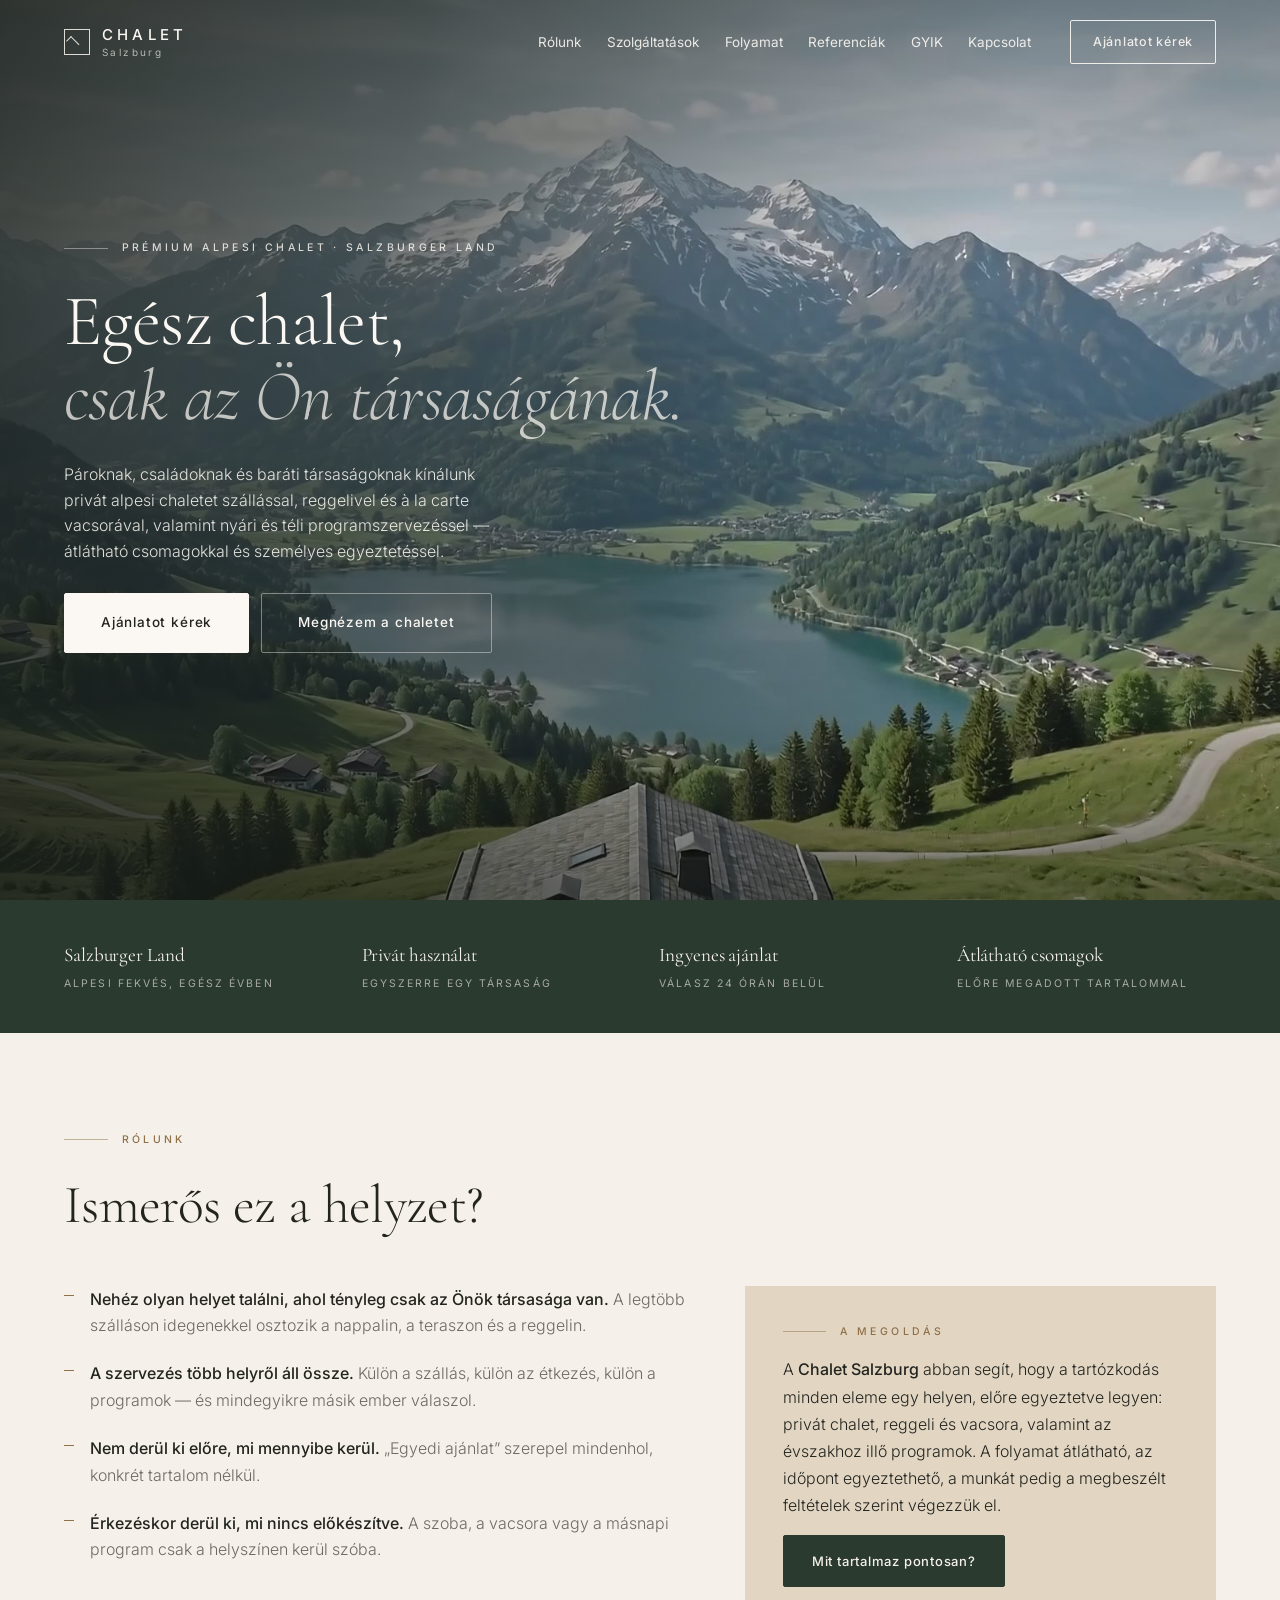
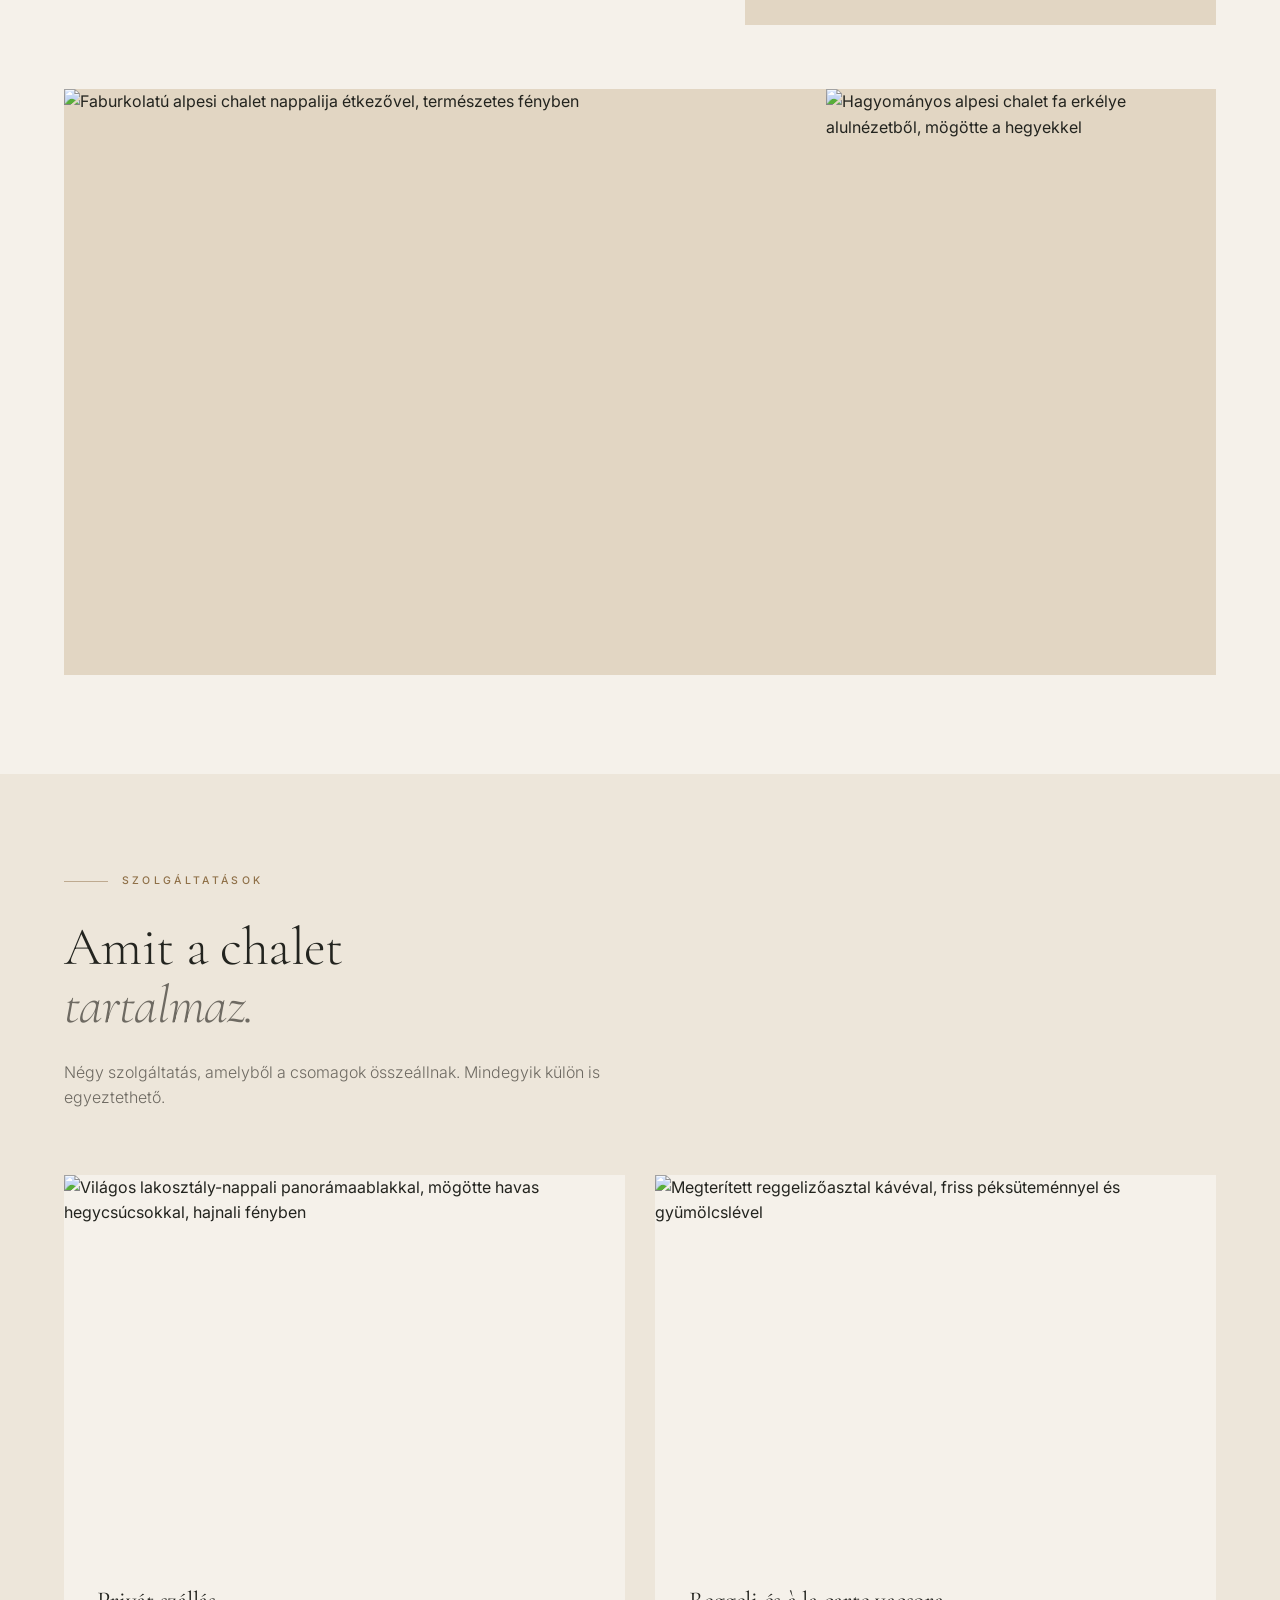
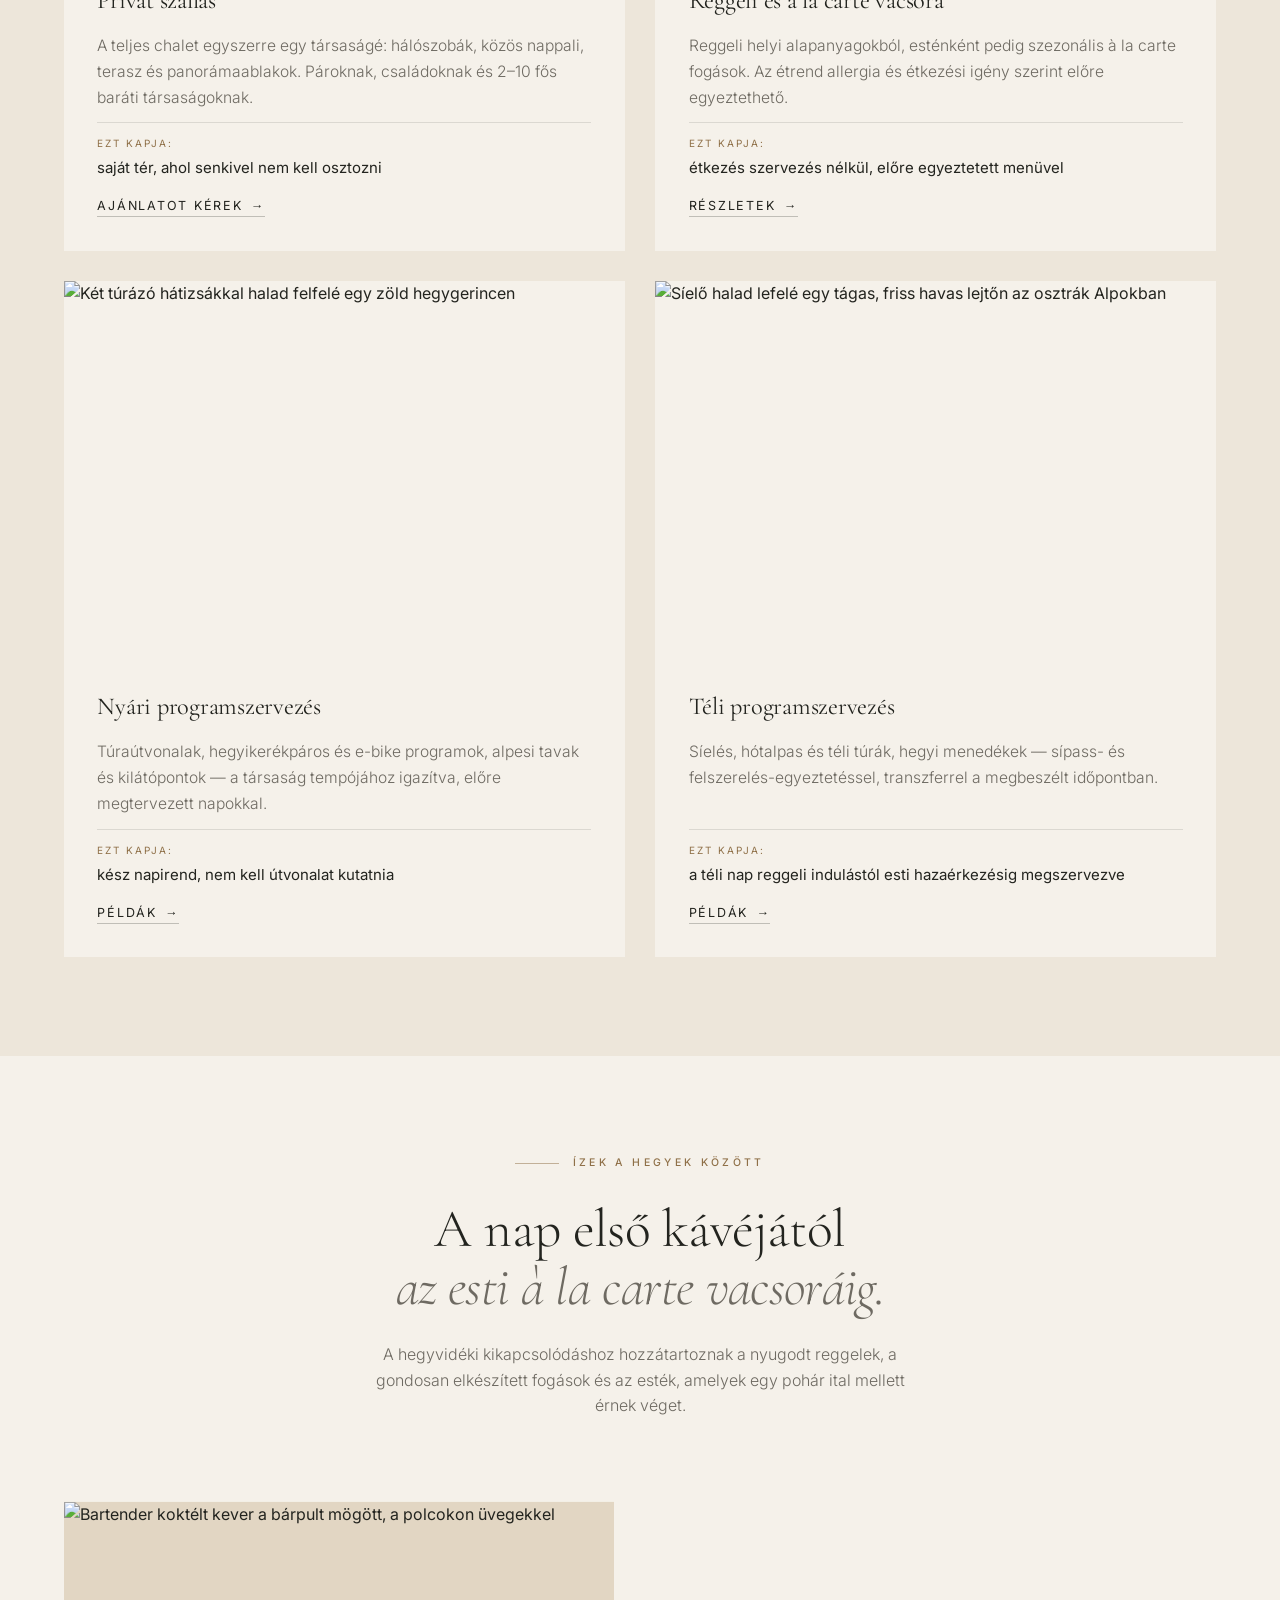
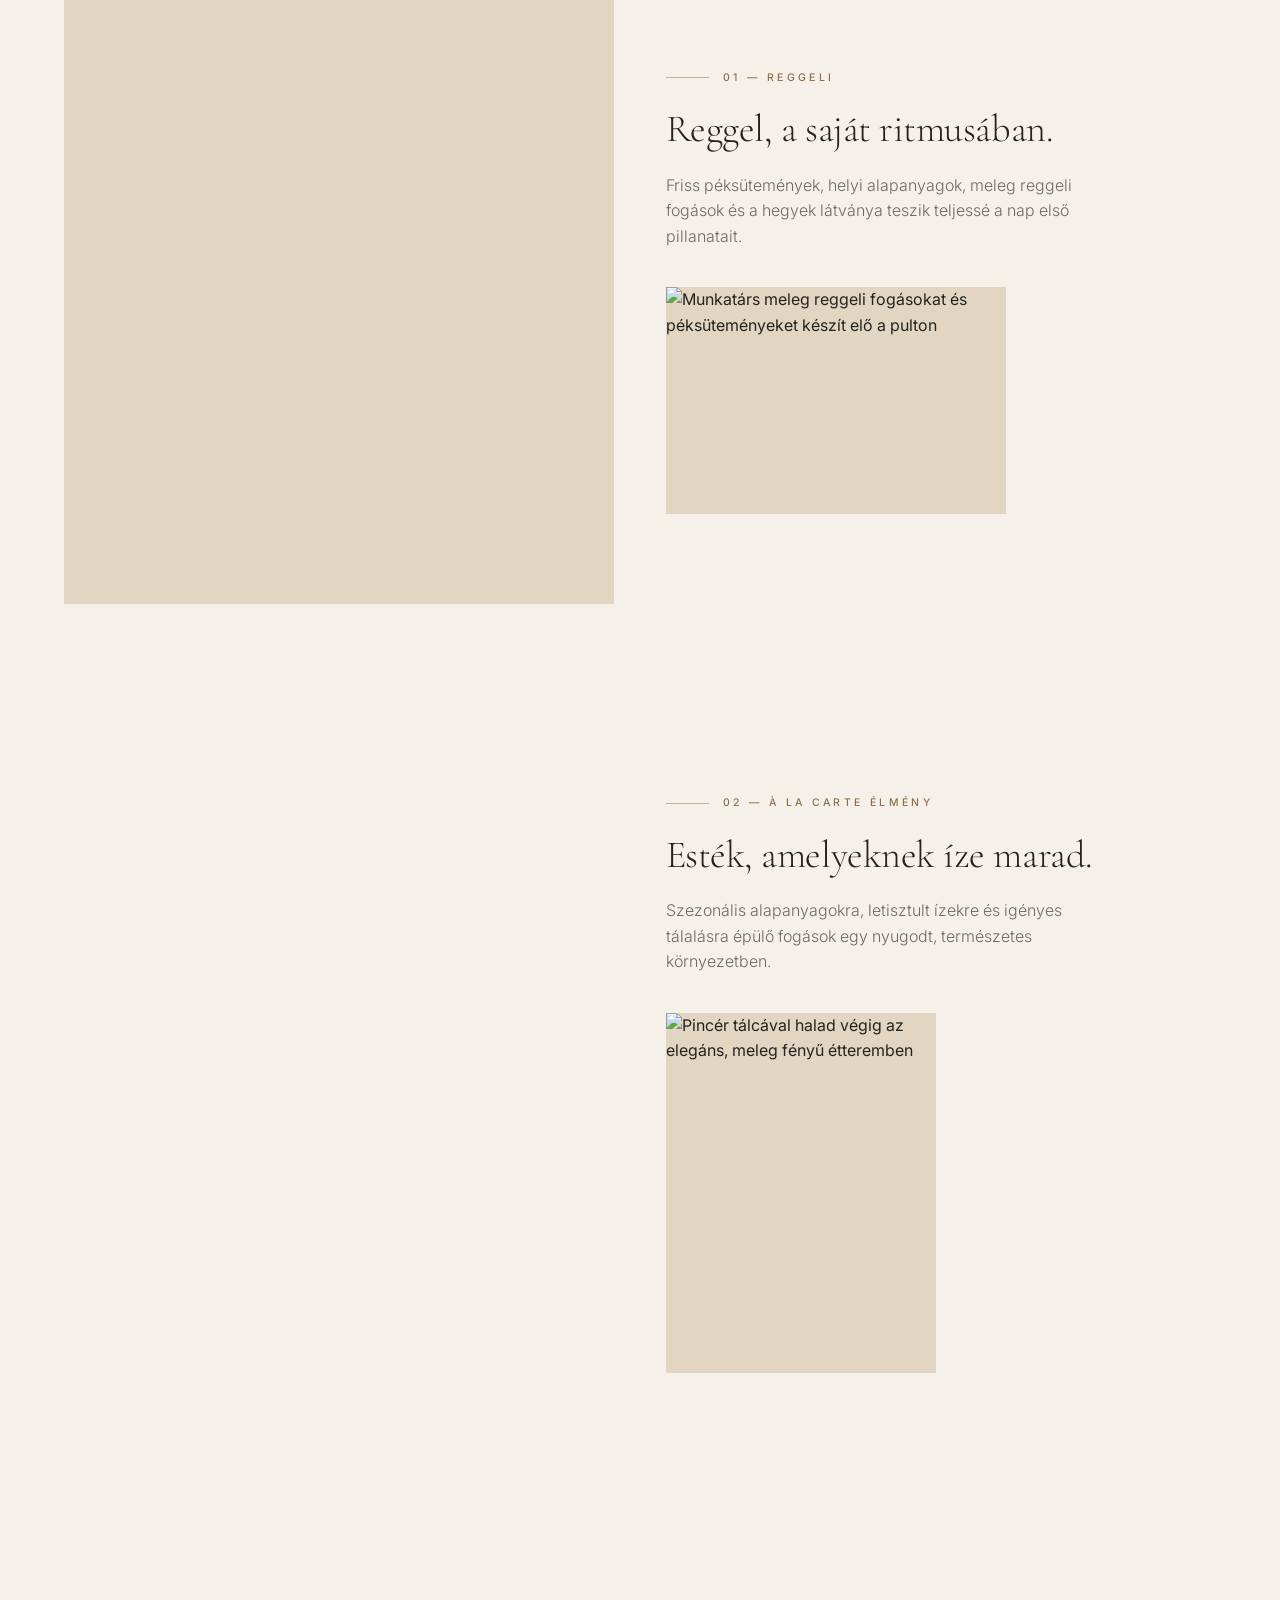
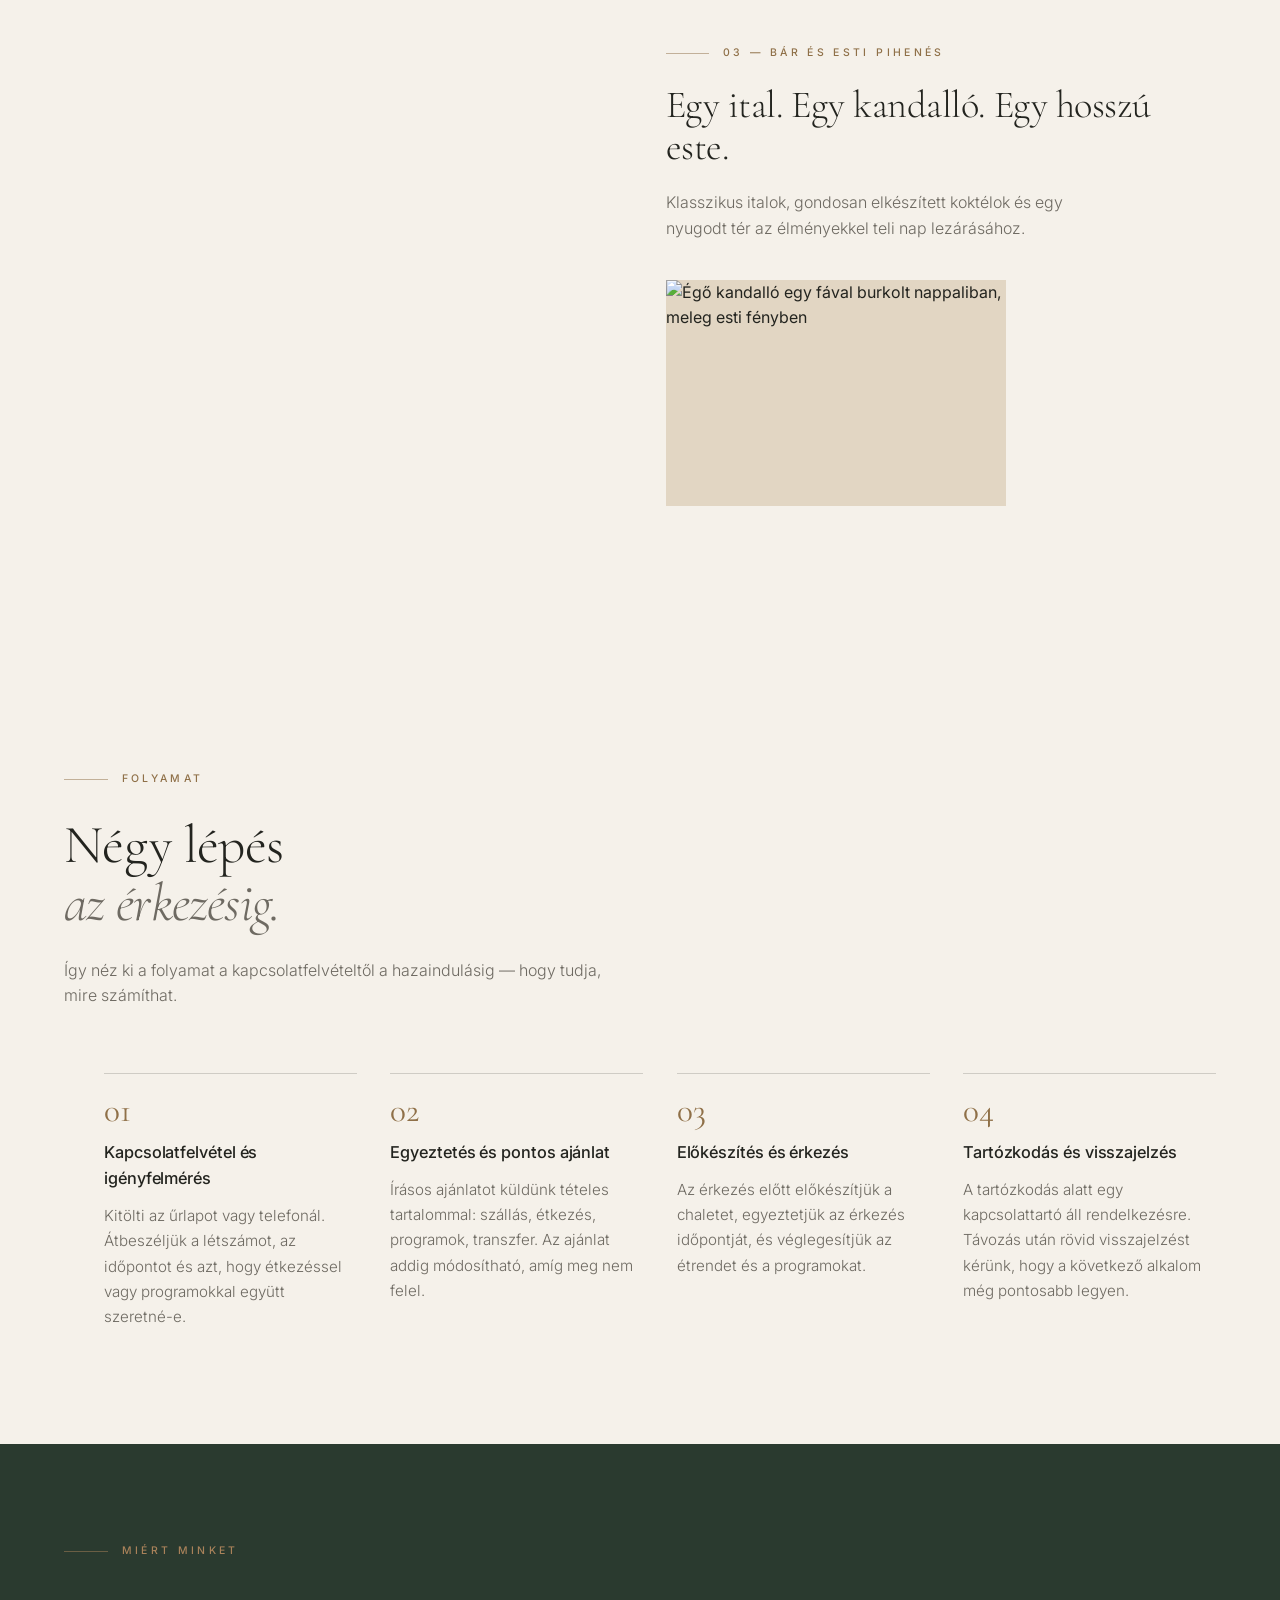
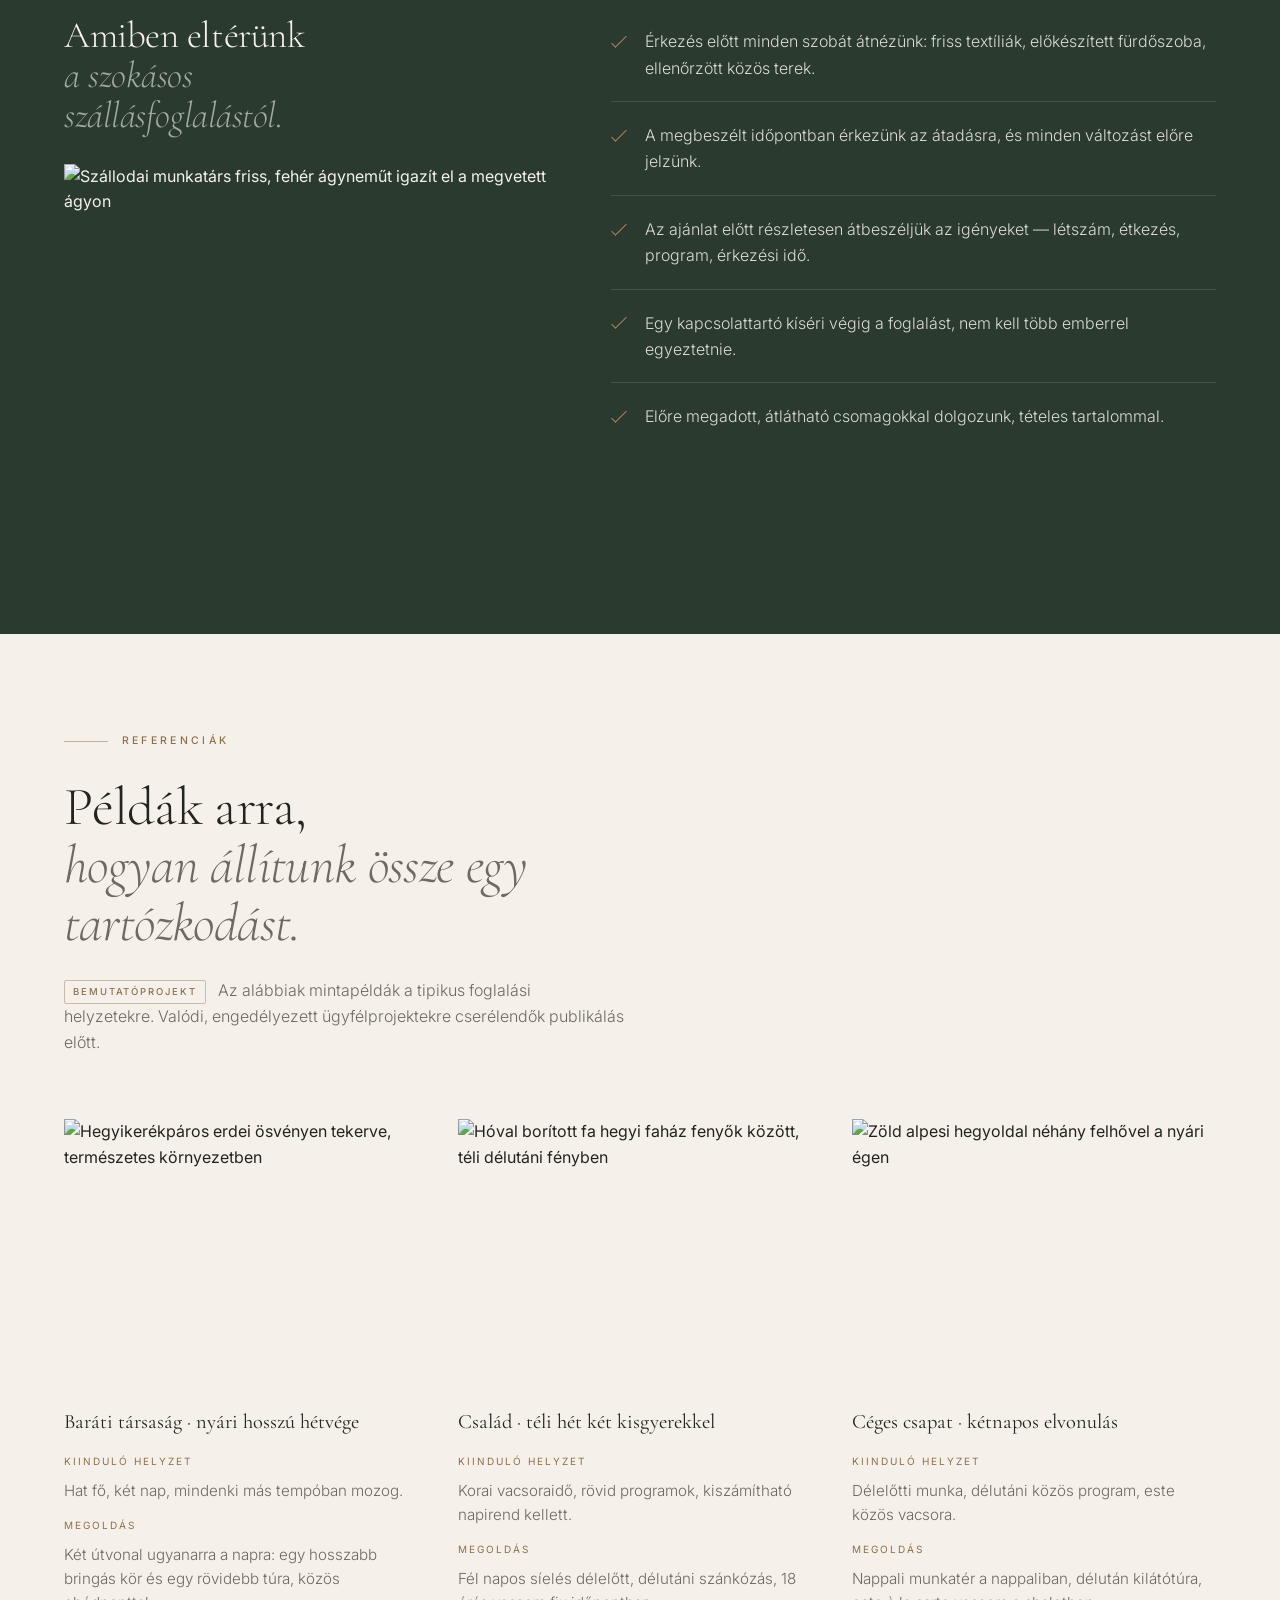
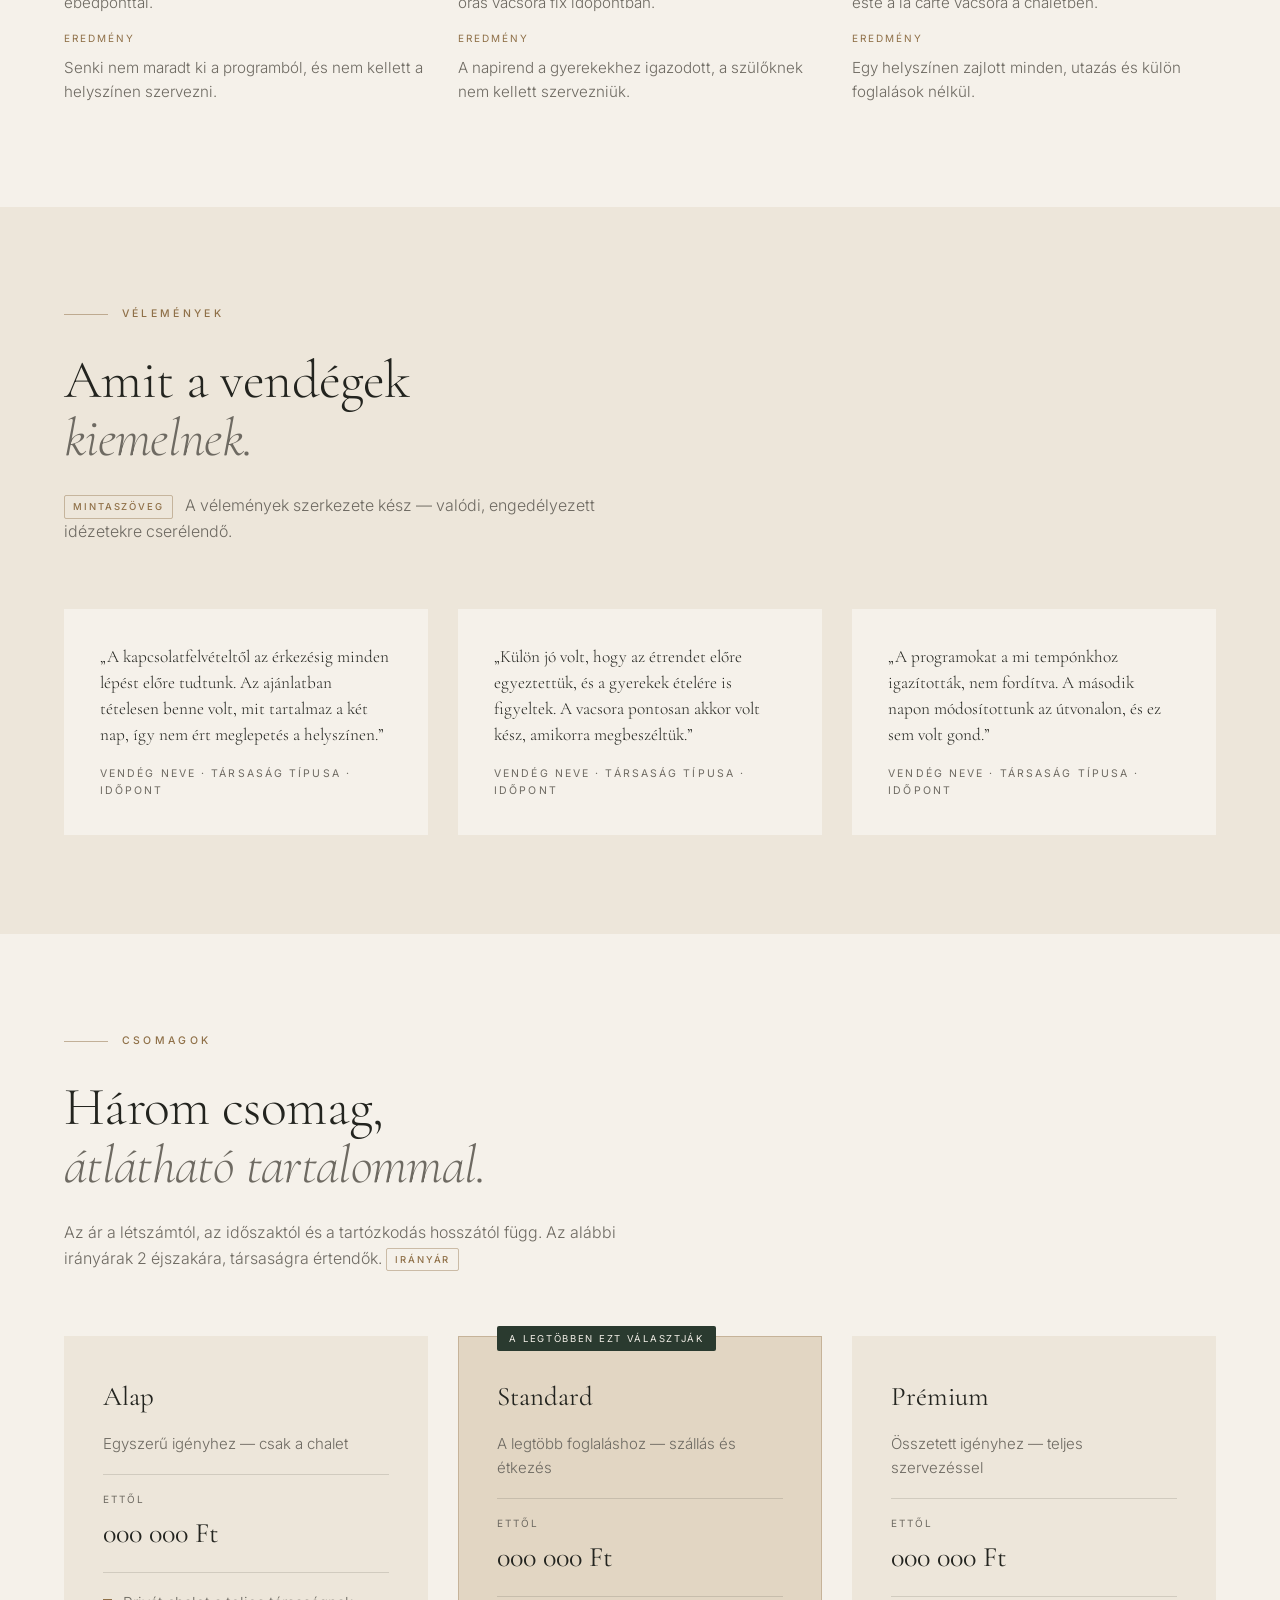
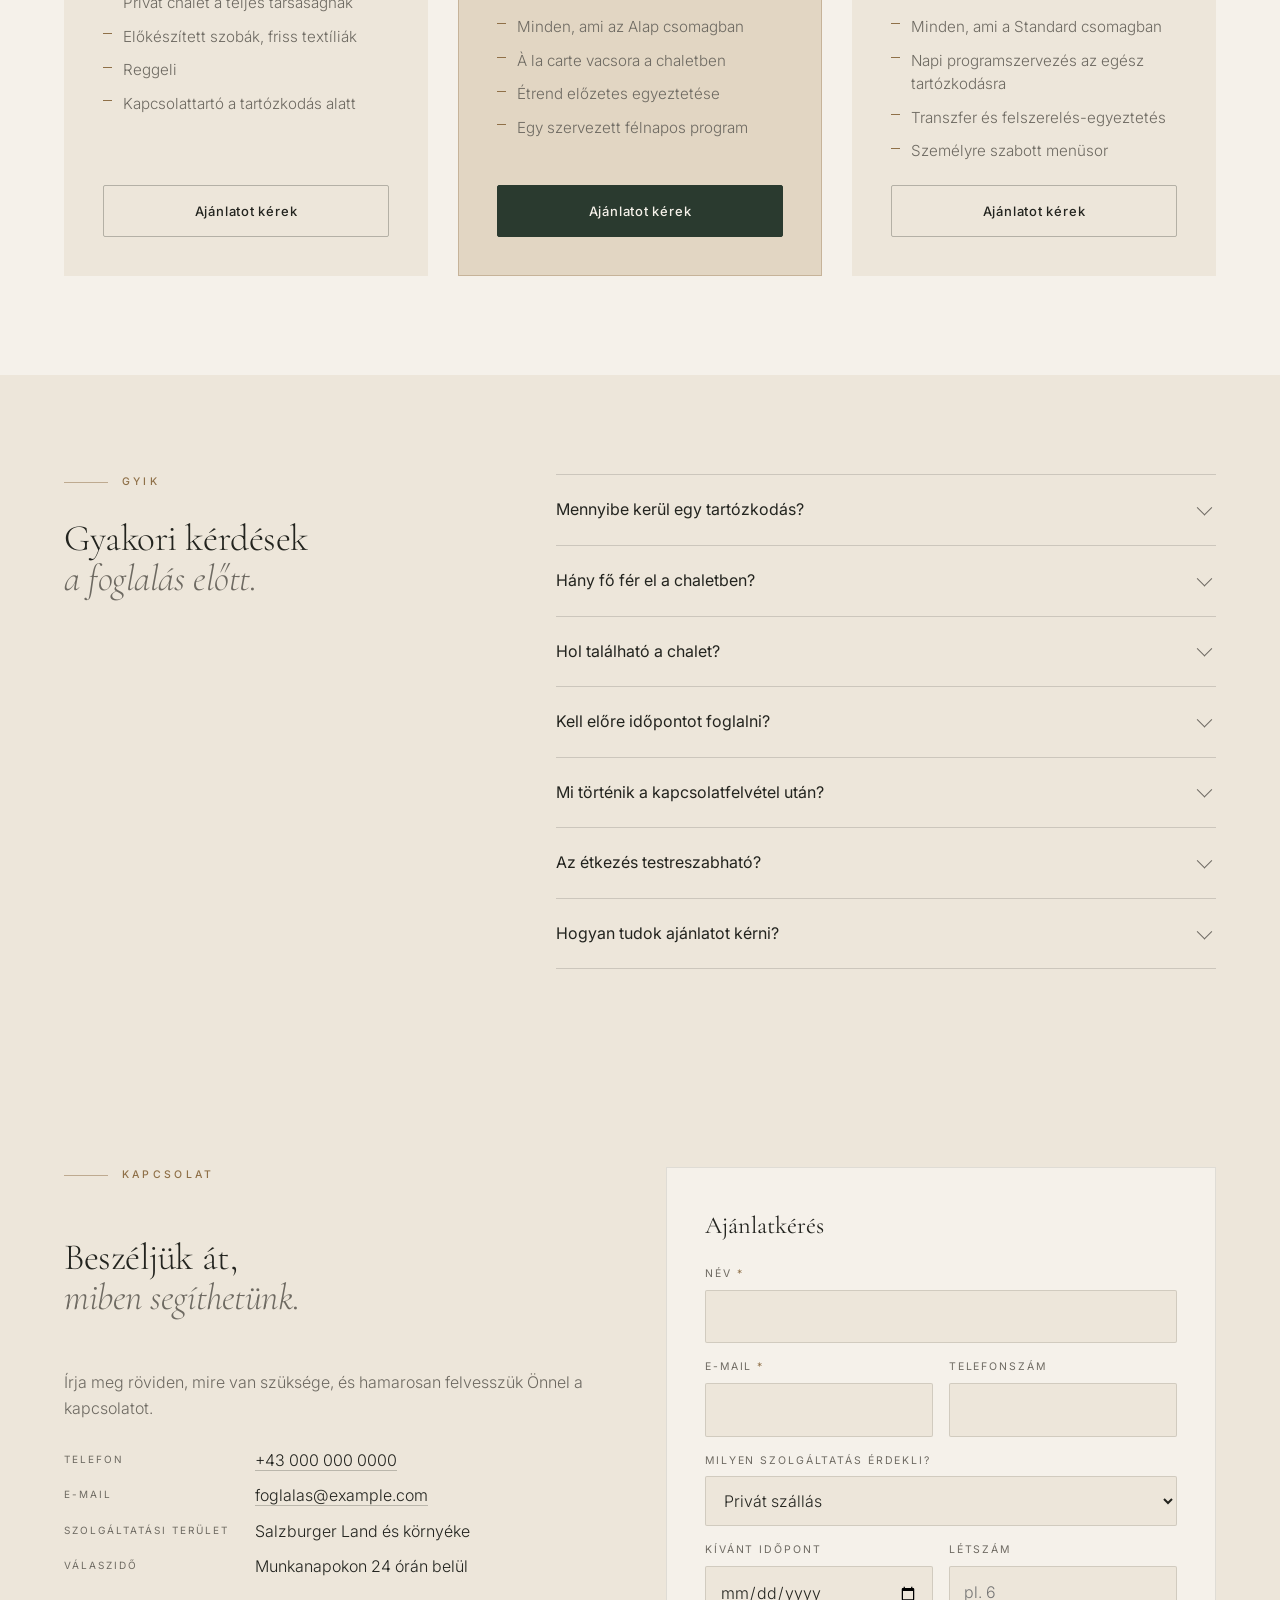
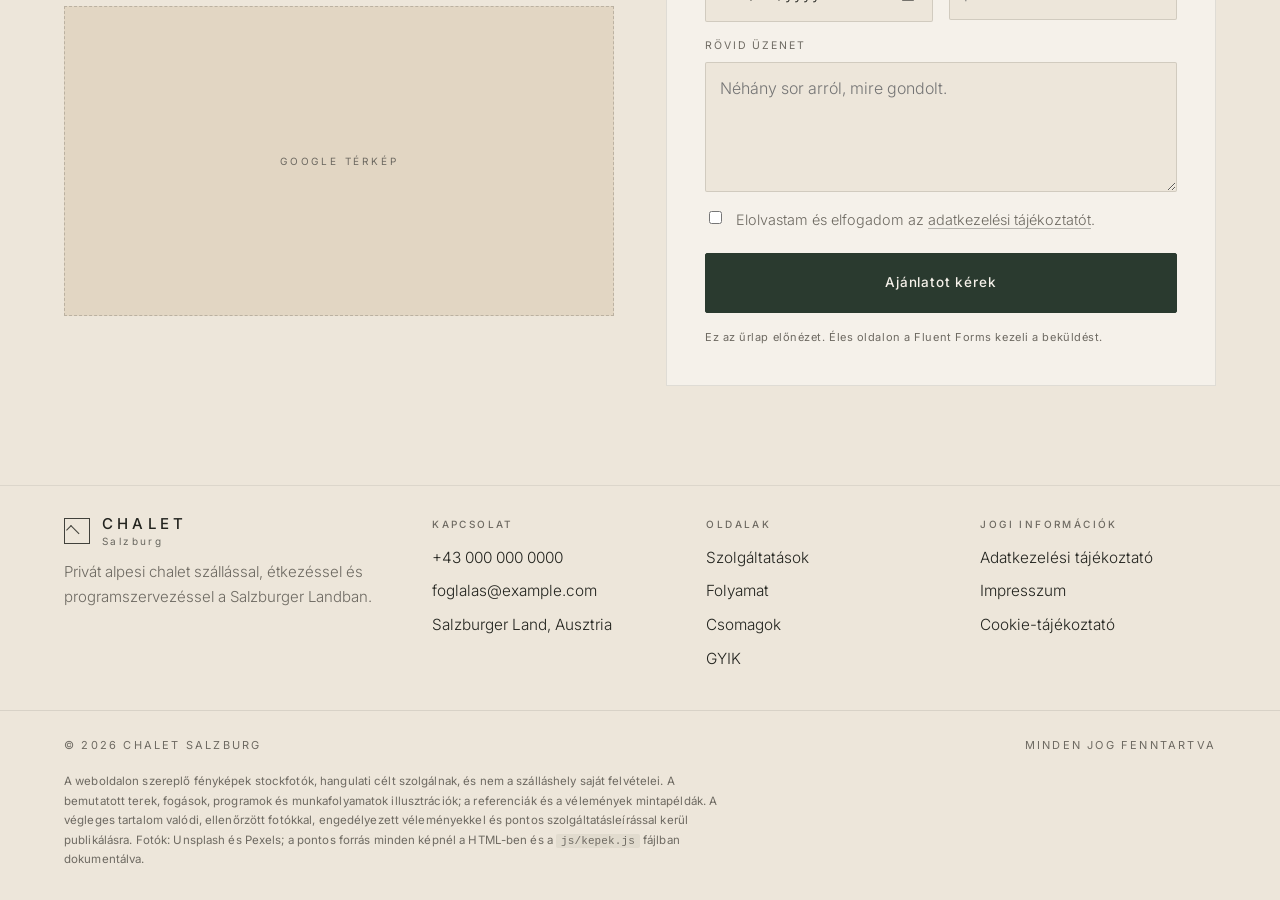
==== commit 3a82ea62: "Üzleti szerkezet: 13 blokkos felépítés a megadott séma szerint A tartalmi váz helyett végigvitt szol" ====
--- a/index.html
+++ b/index.html
@@ -4,8 +4,8 @@
 <meta charset="UTF-8">
 <meta name="viewport" content="width=device-width, initial-scale=1, viewport-fit=cover">
 <meta name="theme-color" content="#F5F1EA">
-<title>Chalet Salzburg — Prémium alpesi pihenés</title>
-<meta name="description" content="Kortárs kényelem és valódi alpesi nyugalom a salzburgi hegyek között. Szobák, gasztronómia, nyári és téli élmények egy prémium alpesi chaletben.">
+<title>Chalet Salzburg — Prémium alpesi chalet a Salzburger Landban</title>
+<meta name="description" content="Prémium alpesi chalet Salzburg környékén: szállás, gasztronómia, nyári és téli programok. Átlátható csomagok, személyes egyeztetés, ingyenes ajánlat.">
 
 <link rel="preconnect" href="https://fonts.googleapis.com">
 <link rel="preconnect" href="https://fonts.gstatic.com" crossorigin>
@@ -26,7 +26,7 @@
 </head>
 <body>
 
-<a class="skip-link" href="#hotel">Ugrás a tartalomra</a>
+<a class="skip-link" href="#rolunk">Ugrás a tartalomra</a>
 
 <!-- ══════════════ BETÖLTŐ ══════════════ -->
 <div class="loader" id="loader" role="status" aria-live="polite" aria-label="Az oldal betöltése folyamatban">
@@ -37,27 +37,27 @@
   </div>
 </div>
 
-<!-- ══════════════ NAVIGÁCIÓ ══════════════ -->
+<!-- ══════════════ 1. FEJLÉC ══════════════ -->
 <header class="nav" id="nav">
   <div class="nav__in">
-    <a class="brand" href="#" aria-label="Chalet Salzburg – kezdőlap">
+    <a class="brand" href="#" aria-label="Chalet Salzburg – vissza a lap tetejére">
       <span class="brand__mark" aria-hidden="true"></span>
       <span class="brand__txt"><strong>CHALET</strong><em>Salzburg</em></span>
     </a>
 
     <nav class="menu" id="menu" aria-label="Fő navigáció">
       <ul class="menu__list">
-        <li><a href="#hotel">A hotel</a></li>
-        <li><a href="#szobak">Szobák</a></li>
-        <li><a href="#gasztronomia">Gasztronómia</a></li>
-        <li><a href="#nyar">Nyár</a></li>
-        <li><a href="#tel">Tél</a></li>
+        <li><a href="#rolunk">Rólunk</a></li>
+        <li><a href="#szolgaltatasok">Szolgáltatások</a></li>
+        <li><a href="#folyamat">Folyamat</a></li>
+        <li><a href="#referenciak">Referenciák</a></li>
+        <li><a href="#gyik">GYIK</a></li>
         <li><a href="#kapcsolat">Kapcsolat</a></li>
       </ul>
-      <a class="btn btn--solid menu__cta" href="#kapcsolat">Foglalás</a>
+      <a class="btn btn--solid menu__cta" href="#kapcsolat">Ajánlatot kérek</a>
     </nav>
 
-    <a class="btn btn--solid nav__cta" href="#kapcsolat">Foglalás</a>
+    <a class="btn btn--solid nav__cta" href="#kapcsolat">Ajánlatot kérek</a>
 
     <button class="burger" id="burger" type="button" aria-label="Menü megnyitása" aria-expanded="false" aria-controls="menu">
       <span aria-hidden="true"></span><span aria-hidden="true"></span>
@@ -65,7 +65,7 @@
   </div>
 </header>
 
-<!-- ══════════════ HERO ══════════════ -->
+<!-- ══════════════ 2. HERO ══════════════ -->
 <section class="hero" id="hero" aria-label="Érkezés a chalet-hez: a kamera a tetőtől a bejáraton át a belső térbe vezet">
   <div class="hero__stage" id="stage">
 
@@ -80,20 +80,20 @@
     <div class="hero__ui">
 
       <div class="layer layer--intro" id="lyIntro">
-        <p class="eyebrow"><span class="eyebrow__rule" aria-hidden="true"></span>Prémium alpesi pihenés</p>
-        <h1 class="display">A hegyek csendje.<br><span class="display__soft">Az Ön pillanata.</span></h1>
-        <p class="lead">Kortárs kényelem és valódi alpesi nyugalom a salzburgi hegyek lenyűgöző világában.</p>
+        <p class="eyebrow"><span class="eyebrow__rule" aria-hidden="true"></span>Prémium alpesi chalet · Salzburger Land</p>
+        <h1 class="display">Egész chalet,<br><span class="display__soft">csak az Ön társaságának.</span></h1>
+        <p class="lead">Pároknak, családoknak és baráti társaságoknak kínálunk privát alpesi chaletet szállással, reggelivel és à la carte vacsorával, valamint nyári és téli programszervezéssel — átlátható csomagokkal és személyes egyeztetéssel.</p>
         <div class="ctarow">
-          <a class="btn btn--solid btn--lg" href="#hotel">Fedezze fel a hotelt</a>
-          <a class="btn btn--ghost btn--lg" href="#szobak">Szobák és lakosztályok</a>
+          <a class="btn btn--solid btn--lg" href="#kapcsolat">Ajánlatot kérek</a>
+          <a class="btn btn--ghost btn--lg" href="#referenciak">Megnézem a chaletet</a>
         </div>
       </div>
 
       <div class="layer layer--arrive" id="lyArrive">
         <p class="eyebrow eyebrow--center"><span class="eyebrow__rule" aria-hidden="true"></span>Üdvözöljük</p>
         <h2 class="display display--md">Megérkezett.</h2>
-        <p class="lead lead--center">Fedezze fel a szobákat, a gasztronómiát és a hegyek természetes nyugalmát.</p>
-        <a class="btn btn--solid btn--lg" href="#hotel" id="enterBtn">Belépek</a>
+        <p class="lead lead--center">Nézze meg a szolgáltatásokat, a folyamatot és a csomagokat — vagy kérjen ajánlatot néhány sorban.</p>
+        <a class="btn btn--solid btn--lg" href="#rolunk" id="enterBtn">Belépek</a>
       </div>
 
     </div>
@@ -108,14 +108,39 @@
 
 <main>
 
-<!-- ══════════════ A HOTEL ══════════════ -->
-<section class="sec sec--hotel" id="hotel">
+<!-- ══════════════ 3. BIZALMI SÁV ══════════════ -->
+<!-- Csak bizonyítható állítás kerüljön ide. A számadatokat átadás előtt ellenőrizni kell. -->
+<section class="bizalom" aria-label="Rólunk röviden">
+  <ul class="wrap bizalom__lista">
+    <li><b>Salzburger Land</b><span>Alpesi fekvés, egész évben</span></li>
+    <li><b>Privát használat</b><span>Egyszerre egy társaság</span></li>
+    <li><b>Ingyenes ajánlat</b><span>Válasz 24 órán belül</span></li>
+    <li><b>Átlátható csomagok</b><span>Előre megadott tartalommal</span></li>
+  </ul>
+</section>
+
+<!-- ══════════════ 4. PROBLÉMA ÉS MEGOLDÁS + RÓLUNK ══════════════ -->
+<section class="sec sec--hotel" id="rolunk">
   <div class="wrap">
     <header class="sec__head rev">
-      <p class="eyebrow eyebrow--dark"><span class="eyebrow__rule" aria-hidden="true"></span>Fedezze fel</p>
-      <h2 class="sec__title">Az Alpok ritmusa.<br><span class="sec__title-soft">Az Ön pihenése.</span></h2>
-      <p class="sec__lead">Egy hely, ahol a kortárs kényelem, a természetes anyagok és a hegyek nyugalma egységes élménnyé válik.</p>
-    </header>
+      <p class="eyebrow eyebrow--dark"><span class="eyebrow__rule" aria-hidden="true"></span>Rólunk</p>
+      <h2 class="sec__title">Ismerős ez a helyzet?</h2>
+    </header>
+
+    <div class="problema">
+      <ul class="problema__lista rev">
+        <li><b>Nehéz olyan helyet találni, ahol tényleg csak az Önök társasága van.</b> A legtöbb szálláson idegenekkel osztozik a nappalin, a teraszon és a reggelin.</li>
+        <li><b>A szervezés több helyről áll össze.</b> Külön a szállás, külön az étkezés, külön a programok — és mindegyikre másik ember válaszol.</li>
+        <li><b>Nem derül ki előre, mi mennyibe kerül.</b> „Egyedi ajánlat” szerepel mindenhol, konkrét tartalom nélkül.</li>
+        <li><b>Érkezéskor derül ki, mi nincs előkészítve.</b> A szoba, a vacsora vagy a másnapi program csak a helyszínen kerül szóba.</li>
+      </ul>
+
+      <aside class="problema__megoldas rev">
+        <p class="eyebrow eyebrow--dark"><span class="eyebrow__rule" aria-hidden="true"></span>A megoldás</p>
+        <p class="problema__szoveg">A <b>Chalet Salzburg</b> abban segít, hogy a tartózkodás minden eleme egy helyen, előre egyeztetve legyen: privát chalet, reggeli és vacsora, valamint az évszakhoz illő programok. A folyamat átlátható, az időpont egyeztethető, a munkát pedig a megbeszélt feltételek szerint végezzük el.</p>
+        <a class="btn btn--dark" href="#szolgaltatasok">Mit tartalmaz pontosan?</a>
+      </aside>
+    </div>
 
     <div class="duo">
       <figure class="duo__big rev">
@@ -131,41 +156,83 @@
              alt="Hagyományos alpesi chalet fa erkélye alulnézetből, mögötte a hegyekkel">
       </figure>
     </div>
-
-    <ul class="tenyek rev">
-      <li><b>Salzburger Land</b><span>Alpesi fekvés</span></li>
-      <li><b>Fa, kő, lenvászon</b><span>Természetes anyagok</span></li>
-      <li><b>Egész évben</b><span>Nyári és téli élmények</span></li>
+  </div>
+</section>
+
+<!-- ══════════════ 5. SZOLGÁLTATÁSOK ══════════════ -->
+<section class="sec sec--szolg" id="szolgaltatasok">
+  <div class="wrap">
+    <header class="sec__head rev">
+      <p class="eyebrow eyebrow--dark"><span class="eyebrow__rule" aria-hidden="true"></span>Szolgáltatások</p>
+      <h2 class="sec__title">Amit a chalet<br><span class="sec__title-soft">tartalmaz.</span></h2>
+      <p class="sec__lead">Négy szolgáltatás, amelyből a csomagok összeállnak. Mindegyik külön is egyeztethető.</p>
+    </header>
+
+    <ul class="szolgak">
+      <li class="szolg rev">
+        <figure class="szolg__media">
+          <!-- Stock source: Unsplash | Photographer: Dominik Neuner | Original URL: https://unsplash.com/photos/relaxing-lounge-area-with-mountain-view-at-sunrise-IcN_5_He218 -->
+          <img data-kep="szoba-panorama" data-szelessegek="800,1200" width="1200" height="800" loading="lazy"
+               sizes="(max-width: 860px) 100vw, 46vw"
+               alt="Világos lakosztály-nappali panorámaablakkal, mögötte havas hegycsúcsokkal, hajnali fényben">
+        </figure>
+        <div class="szolg__txt">
+          <h3 class="szolg__title">Privát szállás</h3>
+          <p class="szolg__leiras">A teljes chalet egyszerre egy társaságé: hálószobák, közös nappali, terasz és panorámaablakok. Pároknak, családoknak és 2–10 fős baráti társaságoknak.</p>
+          <p class="szolg__elony"><span>Ezt kapja:</span> saját tér, ahol senkivel nem kell osztozni</p>
+          <a class="szolg__cta" href="#kapcsolat">Ajánlatot kérek <i aria-hidden="true">→</i></a>
+        </div>
+      </li>
+
+      <li class="szolg rev">
+        <figure class="szolg__media">
+          <!-- Stock source: Pexels | Photographer: Diego Simonovich | Original URL: https://www.pexels.com/photo/breakfast-and-coffee-served-on-a-table-22598227/ -->
+          <img data-kep="gasztro-reggeli" data-szelessegek="800,1200" width="1200" height="800" loading="lazy"
+               sizes="(max-width: 860px) 100vw, 46vw"
+               alt="Megterített reggelizőasztal kávéval, friss péksüteménnyel és gyümölcslével">
+        </figure>
+        <div class="szolg__txt">
+          <h3 class="szolg__title">Reggeli és à la carte vacsora</h3>
+          <p class="szolg__leiras">Reggeli helyi alapanyagokból, esténként pedig szezonális à la carte fogások. Az étrend allergia és étkezési igény szerint előre egyeztethető.</p>
+          <p class="szolg__elony"><span>Ezt kapja:</span> étkezés szervezés nélkül, előre egyeztetett menüvel</p>
+          <a class="szolg__cta" href="#gasztronomia">Részletek <i aria-hidden="true">→</i></a>
+        </div>
+      </li>
+
+      <li class="szolg rev">
+        <figure class="szolg__media">
+          <!-- Stock source: Pexels | Photographer: Yaroslav Shuraev | Original URL: https://www.pexels.com/photo/a-couple-hiking-in-the-mountain-4763005/ -->
+          <img data-kep="nyar-tura" data-szelessegek="800,1200" width="1200" height="800" loading="lazy"
+               sizes="(max-width: 860px) 100vw, 46vw"
+               alt="Két túrázó hátizsákkal halad felfelé egy zöld hegygerincen">
+        </figure>
+        <div class="szolg__txt">
+          <h3 class="szolg__title">Nyári programszervezés</h3>
+          <p class="szolg__leiras">Túraútvonalak, hegyikerékpáros és e-bike programok, alpesi tavak és kilátópontok — a társaság tempójához igazítva, előre megtervezett napokkal.</p>
+          <p class="szolg__elony"><span>Ezt kapja:</span> kész napirend, nem kell útvonalat kutatnia</p>
+          <a class="szolg__cta" href="#referenciak">Példák <i aria-hidden="true">→</i></a>
+        </div>
+      </li>
+
+      <li class="szolg rev">
+        <figure class="szolg__media">
+          <!-- Stock source: Pexels | Photographer: Jonas Horsch | Original URL: https://www.pexels.com/photo/skier-descending-snowy-slope-in-austria-36548334/ -->
+          <img data-kep="tel-sieles" data-szelessegek="800,1200" width="1200" height="800" loading="lazy"
+               sizes="(max-width: 860px) 100vw, 46vw"
+               alt="Síelő halad lefelé egy tágas, friss havas lejtőn az osztrák Alpokban">
+        </figure>
+        <div class="szolg__txt">
+          <h3 class="szolg__title">Téli programszervezés</h3>
+          <p class="szolg__leiras">Síelés, hótalpas és téli túrák, hegyi menedékek — sípass- és felszerelés-egyeztetéssel, transzferrel a megbeszélt időpontban.</p>
+          <p class="szolg__elony"><span>Ezt kapja:</span> a téli nap reggeli indulástól esti hazaérkezésig megszervezve</p>
+          <a class="szolg__cta" href="#referenciak">Példák <i aria-hidden="true">→</i></a>
+        </div>
+      </li>
     </ul>
   </div>
 </section>
 
-<!-- ══════════════ SZOBÁK ══════════════ -->
-<section class="sec sec--szobak" id="szobak">
-  <div class="wrap">
-    <div class="split">
-      <figure class="split__media rev">
-        <!-- Stock source: Unsplash | Photographer: Dominik Neuner | Original URL: https://unsplash.com/photos/relaxing-lounge-area-with-mountain-view-at-sunrise-IcN_5_He218 -->
-        <img data-kep="szoba-panorama" data-szelessegek="1000,1600,2000" width="2000" height="1333" loading="lazy"
-             sizes="(max-width: 860px) 100vw, 52vw"
-             alt="Világos lakosztály-nappali panorámaablakkal, mögötte havas hegycsúcsokkal, hajnali fényben">
-      </figure>
-      <div class="split__text rev">
-        <p class="eyebrow eyebrow--dark"><span class="eyebrow__rule" aria-hidden="true"></span>Szobák és lakosztályok</p>
-        <h2 class="sec__title sec__title--sm">Részletek, amelyek érkezésére készen állnak.</h2>
-        <p class="sec__lead">A rendezett terek, a friss textíliák és a gondosan előkészített szobák teszik igazán természetessé a megérkezés pillanatát.</p>
-        <figure class="split__inset">
-          <!-- Stock source: Pexels | Photographer: Liliana Drew | Original URL: https://www.pexels.com/photo/a-woman-fixing-a-bed-9462335/ -->
-          <img data-kep="szoba-housekeeping" data-szelessegek="800,1200" width="1200" height="1800" loading="lazy"
-               sizes="(max-width: 860px) 100vw, 30vw"
-               alt="Szállodai munkatárs friss, fehér ágyneműt igazít el a megvetett ágyon">
-        </figure>
-      </div>
-    </div>
-  </div>
-</section>
-
-<!-- ══════════════ GASZTRONÓMIA ══════════════ -->
+<!-- ══════════════ GASZTRONÓMIA — vizuális blokk ══════════════ -->
 <section class="sec sec--gasztro" id="gasztronomia">
   <div class="wrap">
     <header class="sec__head sec__head--center rev">
@@ -227,124 +294,381 @@
   </div>
 </section>
 
-<!-- ══════════════ NYÁRI PROGRAMOK ══════════════ -->
-<section class="sec sec--nyar" id="nyar">
+<!-- ══════════════ 6. FOLYAMAT ══════════════ -->
+<section class="sec sec--folyamat" id="folyamat">
   <div class="wrap">
     <header class="sec__head rev">
-      <p class="eyebrow eyebrow--dark"><span class="eyebrow__rule" aria-hidden="true"></span>Nyár</p>
-      <h2 class="sec__title">Hosszú napok<br><span class="sec__title-soft">a hegyek között.</span></h2>
-      <p class="sec__lead">Ösvények, panorámák és nyugodt délutánok — a nyári hegyvidék a saját tempójában.</p>
-    </header>
-
-    <ul class="kartyak">
-      <li class="kartya rev">
-        <figure class="kartya__media">
+      <p class="eyebrow eyebrow--dark"><span class="eyebrow__rule" aria-hidden="true"></span>Folyamat</p>
+      <h2 class="sec__title">Négy lépés<br><span class="sec__title-soft">az érkezésig.</span></h2>
+      <p class="sec__lead">Így néz ki a folyamat a kapcsolatfelvételtől a hazaindulásig — hogy tudja, mire számíthat.</p>
+    </header>
+
+    <ol class="lepesek">
+      <li class="lepes rev">
+        <span class="lepes__szam">01</span>
+        <h3 class="lepes__cim">Kapcsolatfelvétel és igényfelmérés</h3>
+        <p class="lepes__txt">Kitölti az űrlapot vagy telefonál. Átbeszéljük a létszámot, az időpontot és azt, hogy étkezéssel vagy programokkal együtt szeretné-e.</p>
+      </li>
+      <li class="lepes rev">
+        <span class="lepes__szam">02</span>
+        <h3 class="lepes__cim">Egyeztetés és pontos ajánlat</h3>
+        <p class="lepes__txt">Írásos ajánlatot küldünk tételes tartalommal: szállás, étkezés, programok, transzfer. Az ajánlat addig módosítható, amíg meg nem felel.</p>
+      </li>
+      <li class="lepes rev">
+        <span class="lepes__szam">03</span>
+        <h3 class="lepes__cim">Előkészítés és érkezés</h3>
+        <p class="lepes__txt">Az érkezés előtt előkészítjük a chaletet, egyeztetjük az érkezés időpontját, és véglegesítjük az étrendet és a programokat.</p>
+      </li>
+      <li class="lepes rev">
+        <span class="lepes__szam">04</span>
+        <h3 class="lepes__cim">Tartózkodás és visszajelzés</h3>
+        <p class="lepes__txt">A tartózkodás alatt egy kapcsolattartó áll rendelkezésre. Távozás után rövid visszajelzést kérünk, hogy a következő alkalom még pontosabb legyen.</p>
+      </li>
+    </ol>
+  </div>
+</section>
+
+<!-- ══════════════ 7. MIÉRT MINKET ══════════════ -->
+<section class="sec sec--miert" id="miert">
+  <div class="wrap miert">
+    <div class="miert__bal rev">
+      <p class="eyebrow eyebrow--dark"><span class="eyebrow__rule" aria-hidden="true"></span>Miért minket</p>
+      <h2 class="sec__title sec__title--sm">Amiben eltérünk<br><span class="sec__title-soft">a szokásos szállásfoglalástól.</span></h2>
+      <figure class="miert__kep">
+        <!-- Stock source: Pexels | Photographer: Liliana Drew | Original URL: https://www.pexels.com/photo/a-woman-fixing-a-bed-9462335/ -->
+        <img data-kep="szoba-housekeeping" data-szelessegek="800,1200" width="1200" height="1800" loading="lazy"
+             sizes="(max-width: 860px) 100vw, 40vw"
+             alt="Szállodai munkatárs friss, fehér ágyneműt igazít el a megvetett ágyon">
+      </figure>
+    </div>
+    <ul class="miert__lista rev">
+      <li>Érkezés előtt minden szobát átnézünk: friss textíliák, előkészített fürdőszoba, ellenőrzött közös terek.</li>
+      <li>A megbeszélt időpontban érkezünk az átadásra, és minden változást előre jelzünk.</li>
+      <li>Az ajánlat előtt részletesen átbeszéljük az igényeket — létszám, étkezés, program, érkezési idő.</li>
+      <li>Egy kapcsolattartó kíséri végig a foglalást, nem kell több emberrel egyeztetnie.</li>
+      <li>Előre megadott, átlátható csomagokkal dolgozunk, tételes tartalommal.</li>
+    </ul>
+  </div>
+</section>
+
+<!-- ══════════════ 8. REFERENCIÁK ══════════════ -->
+<section class="sec sec--ref" id="referenciak">
+  <div class="wrap">
+    <header class="sec__head rev">
+      <p class="eyebrow eyebrow--dark"><span class="eyebrow__rule" aria-hidden="true"></span>Referenciák</p>
+      <h2 class="sec__title">Példák arra,<br><span class="sec__title-soft">hogyan állítunk össze egy tartózkodást.</span></h2>
+      <p class="sec__lead"><span class="jelolo">Bemutatóprojekt</span> Az alábbiak mintapéldák a tipikus foglalási helyzetekre. Valódi, engedélyezett ügyfélprojektekre cserélendők publikálás előtt.</p>
+    </header>
+
+    <ul class="refek">
+      <li class="ref rev">
+        <figure class="ref__media">
           <!-- Stock source: Pexels | Photographer: Jonathan Cooper | Original URL: https://www.pexels.com/photo/man-using-a-mountain-bike-in-the-forest-11715051/ -->
-          <img data-kep="nyar-bicikli" data-szelessegek="800,1200" width="1200" height="1800" loading="lazy"
+          <img data-kep="nyar-bicikli" data-szelessegek="800,1200" width="1200" height="900" loading="lazy"
                sizes="(max-width: 860px) 100vw, 32vw"
                alt="Hegyikerékpáros erdei ösvényen tekerve, természetes környezetben">
         </figure>
-        <h3 class="kartya__title">Hegyikerékpár és e-bike</h3>
-        <p class="kartya__text">Erdei ösvények és hosszú, hegyi útvonalak — a lassabb kirándulástól a technikás nyomvonalakig.</p>
-      </li>
-      <li class="kartya rev">
-        <figure class="kartya__media">
-          <!-- Stock source: Pexels | Photographer: Yaroslav Shuraev | Original URL: https://www.pexels.com/photo/a-couple-hiking-in-the-mountain-4763005/ -->
-          <img data-kep="nyar-tura" data-szelessegek="800,1200" width="1200" height="1800" loading="lazy"
+        <h3 class="ref__cim">Baráti társaság · nyári hosszú hétvége</h3>
+        <dl class="ref__adatok">
+          <dt>Kiinduló helyzet</dt><dd>Hat fő, két nap, mindenki más tempóban mozog.</dd>
+          <dt>Megoldás</dt><dd>Két útvonal ugyanarra a napra: egy hosszabb bringás kör és egy rövidebb túra, közös ebédponttal.</dd>
+          <dt>Eredmény</dt><dd>Senki nem maradt ki a programból, és nem kellett a helyszínen szervezni.</dd>
+        </dl>
+      </li>
+
+      <li class="ref rev">
+        <figure class="ref__media">
+          <!-- Stock source: Pexels | Photographer: Michael Fischer | Original URL: https://www.pexels.com/photo/charming-snow-covered-cabin-in-austrian-alps-35685564/ -->
+          <img data-kep="tel-menedek" data-szelessegek="800,1200" width="1200" height="900" loading="lazy"
                sizes="(max-width: 860px) 100vw, 32vw"
-               alt="Két túrázó hátizsákkal halad felfelé egy zöld hegygerincen">
-        </figure>
-        <h3 class="kartya__title">Túrázás</h3>
-        <p class="kartya__text">Reggeli indulás, gerincutak és egy hosszú pihenő odafent, ahol csak a szél hallatszik.</p>
-      </li>
-      <li class="kartya rev">
-        <figure class="kartya__media">
+               alt="Hóval borított fa hegyi faház fenyők között, téli délutáni fényben">
+        </figure>
+        <h3 class="ref__cim">Család · téli hét két kisgyerekkel</h3>
+        <dl class="ref__adatok">
+          <dt>Kiinduló helyzet</dt><dd>Korai vacsoraidő, rövid programok, kiszámítható napirend kellett.</dd>
+          <dt>Megoldás</dt><dd>Fél napos síelés délelőtt, délutáni szánkózás, 18 órás vacsora fix időpontban.</dd>
+          <dt>Eredmény</dt><dd>A napirend a gyerekekhez igazodott, a szülőknek nem kellett szervezniük.</dd>
+        </dl>
+      </li>
+
+      <li class="ref rev">
+        <figure class="ref__media">
           <!-- Stock source: Unsplash | Photographer: Tino Rischawy | Original URL: https://unsplash.com/photos/a-green-mountain-with-a-few-clouds-in-the-sky-NKDI7qlLsM0 -->
-          <img data-kep="nyar-panorama" data-szelessegek="800,1200" width="1200" height="800" loading="lazy"
+          <img data-kep="nyar-panorama" data-szelessegek="800,1200" width="1200" height="900" loading="lazy"
                sizes="(max-width: 860px) 100vw, 32vw"
                alt="Zöld alpesi hegyoldal néhány felhővel a nyári égen">
         </figure>
-        <h3 class="kartya__title">Panoráma és alpesi tavak</h3>
-        <p class="kartya__text">Kilátópontok, hegyi tavak és piknik a fűben — a nyár legegyszerűbb örömei.</p>
+        <h3 class="ref__cim">Céges csapat · kétnapos elvonulás</h3>
+        <dl class="ref__adatok">
+          <dt>Kiinduló helyzet</dt><dd>Délelőtti munka, délutáni közös program, este közös vacsora.</dd>
+          <dt>Megoldás</dt><dd>Nappali munkatér a nappaliban, délután kilátótúra, este à la carte vacsora a chaletben.</dd>
+          <dt>Eredmény</dt><dd>Egy helyszínen zajlott minden, utazás és külön foglalások nélkül.</dd>
+        </dl>
       </li>
     </ul>
   </div>
 </section>
 
-<!-- ══════════════ TÉLI PROGRAMOK ══════════════ -->
-<section class="sec sec--tel" id="tel">
+<!-- ══════════════ 9. ÜGYFÉLVÉLEMÉNYEK ══════════════ -->
+<!-- FIGYELEM: az alábbiak mintaszövegek. Valódi véleményt csak írásos engedéllyel,
+     névvel és dátummal szabad kitenni. Ne publikáld így, ahogy most van. -->
+<section class="sec sec--velemeny" id="velemenyek">
   <div class="wrap">
     <header class="sec__head rev">
-      <p class="eyebrow eyebrow--dark"><span class="eyebrow__rule" aria-hidden="true"></span>Tél</p>
-      <h2 class="sec__title">Csend, hó,<br><span class="sec__title-soft">hosszú lesiklások.</span></h2>
-      <p class="sec__lead">A téli hegyvidék nyugodt oldala: friss hó, tiszta levegő és meleg esték.</p>
-    </header>
-
-    <div class="tel-fo rev">
-      <figure class="tel-fo__media">
-        <!-- Stock source: Pexels | Photographer: Jonas Horsch | Original URL: https://www.pexels.com/photo/skier-descending-snowy-slope-in-austria-36548334/ -->
-        <img data-kep="tel-sieles" data-szelessegek="1200,1600,2000" width="2000" height="1333" loading="lazy"
-             sizes="100vw"
-             alt="Síelő halad lefelé egy tágas, friss havas lejtőn az osztrák Alpokban">
-      </figure>
-      <div class="tel-fo__txt">
-        <h3 class="kartya__title">Síelés</h3>
-        <p class="kartya__text">Széles lejtők, hosszú lesiklások és nyugodt tempó — a hegy a nap végén is ugyanolyan csendes.</p>
-      </div>
-    </div>
-
-    <ul class="kartyak kartyak--ketto">
-      <li class="kartya rev">
-        <figure class="kartya__media">
-          <!-- Stock source: Pexels | Photographer: rois martin | Original URL: https://www.pexels.com/photo/back-view-of-person-walking-on-snow-covered-ground-6263776/ -->
-          <img data-kep="tel-tura" data-szelessegek="800,1200" width="1200" height="1800" loading="lazy"
-               sizes="(max-width: 860px) 100vw, 46vw"
-               alt="Túrázó botokkal halad a havas hegyoldalon, háttal a kamerának">
-        </figure>
-        <h3 class="kartya__title">Téli túra és hótalpazás</h3>
-        <p class="kartya__text">Friss havon vezető ösvények, ahol a csend legalább olyan fontos, mint a táv.</p>
-      </li>
-      <li class="kartya rev">
-        <figure class="kartya__media">
-          <!-- Stock source: Pexels | Photographer: Michael Fischer | Original URL: https://www.pexels.com/photo/charming-snow-covered-cabin-in-austrian-alps-35685564/ -->
-          <img data-kep="tel-menedek" data-szelessegek="800,1200" width="1200" height="1800" loading="lazy"
-               sizes="(max-width: 860px) 100vw, 46vw"
-               alt="Hóval borított fa hegyi faház fenyők között, téli délutáni fényben">
-        </figure>
-        <h3 class="kartya__title">Hegyi menedékek</h3>
-        <p class="kartya__text">Egy hosszú nap után faház, meleg fény és lassan telő délután.</p>
+      <p class="eyebrow eyebrow--dark"><span class="eyebrow__rule" aria-hidden="true"></span>Vélemények</p>
+      <h2 class="sec__title">Amit a vendégek<br><span class="sec__title-soft">kiemelnek.</span></h2>
+      <p class="sec__lead"><span class="jelolo">Mintaszöveg</span> A vélemények szerkezete kész — valódi, engedélyezett idézetekre cserélendő.</p>
+    </header>
+
+    <ul class="velemenyek">
+      <li class="velemeny rev">
+        <blockquote>„A kapcsolatfelvételtől az érkezésig minden lépést előre tudtunk. Az ajánlatban tételesen benne volt, mit tartalmaz a két nap, így nem ért meglepetés a helyszínen.”</blockquote>
+        <p class="velemeny__ki">Vendég neve · társaság típusa · időpont</p>
+      </li>
+      <li class="velemeny rev">
+        <blockquote>„Külön jó volt, hogy az étrendet előre egyeztettük, és a gyerekek ételére is figyeltek. A vacsora pontosan akkor volt kész, amikorra megbeszéltük.”</blockquote>
+        <p class="velemeny__ki">Vendég neve · társaság típusa · időpont</p>
+      </li>
+      <li class="velemeny rev">
+        <blockquote>„A programokat a mi tempónkhoz igazították, nem fordítva. A második napon módosítottunk az útvonalon, és ez sem volt gond.”</blockquote>
+        <p class="velemeny__ki">Vendég neve · társaság típusa · időpont</p>
       </li>
     </ul>
   </div>
 </section>
 
-<!-- ══════════════ KAPCSOLAT ══════════════ -->
+<!-- ══════════════ 10. CSOMAGOK ══════════════ -->
+<!-- Az árak irányárak, a végleges árazás egyeztetés után kerül be. -->
+<section class="sec sec--csomag" id="csomagok">
+  <div class="wrap">
+    <header class="sec__head rev">
+      <p class="eyebrow eyebrow--dark"><span class="eyebrow__rule" aria-hidden="true"></span>Csomagok</p>
+      <h2 class="sec__title">Három csomag,<br><span class="sec__title-soft">átlátható tartalommal.</span></h2>
+      <p class="sec__lead">Az ár a létszámtól, az időszaktól és a tartózkodás hosszától függ. Az alábbi irányárak 2 éjszakára, társaságra értendők. <span class="jelolo">Irányár</span></p>
+    </header>
+
+    <ul class="csomagok">
+      <li class="csomag rev">
+        <h3 class="csomag__nev">Alap</h3>
+        <p class="csomag__kinek">Egyszerű igényhez — csak a chalet</p>
+        <p class="csomag__ar"><span>ettől</span> 000 000 Ft</p>
+        <ul class="csomag__lista">
+          <li>Privát chalet a teljes társaságnak</li>
+          <li>Előkészített szobák, friss textíliák</li>
+          <li>Reggeli</li>
+          <li>Kapcsolattartó a tartózkodás alatt</li>
+        </ul>
+        <a class="btn btn--outline" href="#kapcsolat">Ajánlatot kérek</a>
+      </li>
+
+      <li class="csomag csomag--kiemelt rev">
+        <span class="csomag__cimke">A legtöbben ezt választják</span>
+        <h3 class="csomag__nev">Standard</h3>
+        <p class="csomag__kinek">A legtöbb foglaláshoz — szállás és étkezés</p>
+        <p class="csomag__ar"><span>ettől</span> 000 000 Ft</p>
+        <ul class="csomag__lista">
+          <li>Minden, ami az Alap csomagban</li>
+          <li>À la carte vacsora a chaletben</li>
+          <li>Étrend előzetes egyeztetése</li>
+          <li>Egy szervezett félnapos program</li>
+        </ul>
+        <a class="btn btn--dark" href="#kapcsolat">Ajánlatot kérek</a>
+      </li>
+
+      <li class="csomag rev">
+        <h3 class="csomag__nev">Prémium</h3>
+        <p class="csomag__kinek">Összetett igényhez — teljes szervezéssel</p>
+        <p class="csomag__ar"><span>ettől</span> 000 000 Ft</p>
+        <ul class="csomag__lista">
+          <li>Minden, ami a Standard csomagban</li>
+          <li>Napi programszervezés az egész tartózkodásra</li>
+          <li>Transzfer és felszerelés-egyeztetés</li>
+          <li>Személyre szabott menüsor</li>
+        </ul>
+        <a class="btn btn--outline" href="#kapcsolat">Ajánlatot kérek</a>
+      </li>
+    </ul>
+  </div>
+</section>
+
+<!-- ══════════════ 11. GYIK ══════════════ -->
+<section class="sec sec--gyik" id="gyik">
+  <div class="wrap gyik">
+    <header class="sec__head rev">
+      <p class="eyebrow eyebrow--dark"><span class="eyebrow__rule" aria-hidden="true"></span>GYIK</p>
+      <h2 class="sec__title sec__title--sm">Gyakori kérdések<br><span class="sec__title-soft">a foglalás előtt.</span></h2>
+    </header>
+
+    <div class="gyik__lista rev">
+      <details class="kerdes">
+        <summary>Mennyibe kerül egy tartózkodás?</summary>
+        <p>Az ár a létszámtól, az időszaktól és a tartózkodás hosszától függ, valamint attól, hogy étkezéssel és programokkal együtt kéri-e. A csomagok tartalma előre megadott, az ajánlat pedig tételes — így látja, mit miért fizet.</p>
+      </details>
+      <details class="kerdes">
+        <summary>Hány fő fér el a chaletben?</summary>
+        <p>A chalet 2–10 fős társaságoknak való. A pontos elhelyezést a foglalás előtt egyeztetjük, hogy a szobabeosztás is megfeleljen.</p>
+      </details>
+      <details class="kerdes">
+        <summary>Hol található a chalet?</summary>
+        <p>A Salzburger Land alpesi részén. A pontos címet és a megközelítést a foglalás visszaigazolásában küldjük, transzfer igényelhető.</p>
+      </details>
+      <details class="kerdes">
+        <summary>Kell előre időpontot foglalni?</summary>
+        <p>Igen, a chalet egyszerre egy társaságot fogad, ezért csak előre egyeztetett időpontra tudunk foglalást vállalni. Szezonban érdemes korábban jelezni.</p>
+      </details>
+      <details class="kerdes">
+        <summary>Mi történik a kapcsolatfelvétel után?</summary>
+        <p>24 órán belül válaszolunk, és egyeztetjük a részleteket. Ezután írásos, tételes ajánlatot küldünk, amely addig módosítható, amíg meg nem felel.</p>
+      </details>
+      <details class="kerdes">
+        <summary>Az étkezés testreszabható?</summary>
+        <p>Igen. Az étrendet előre egyeztetjük, és figyelembe vesszük az allergiákat, valamint az étkezési igényeket — vegetáriánus, gluténmentes és gyerekmenü is kérhető.</p>
+      </details>
+      <details class="kerdes">
+        <summary>Hogyan tudok ajánlatot kérni?</summary>
+        <p>Töltse ki az űrlapot a <a href="#kapcsolat">Kapcsolat</a> szakaszban néhány sorral, vagy hívjon telefonon. Ha ismeri a pontos időpontot és a létszámot, azzal gyorsabban készül el az ajánlat.</p>
+      </details>
+    </div>
+  </div>
+</section>
+
+<!-- ══════════════ 12. KAPCSOLAT / AJÁNLATKÉRÉS ══════════════ -->
 <section class="sec sec--kapcsolat" id="kapcsolat">
   <div class="wrap kapcsolat rev">
-    <div>
+
+    <div class="kapcsolat__bal">
       <p class="eyebrow eyebrow--dark"><span class="eyebrow__rule" aria-hidden="true"></span>Kapcsolat</p>
-      <h2 class="sec__title">Foglalja le<br><span class="sec__title-soft">a saját hegyi idejét.</span></h2>
-    </div>
-    <div class="kapcsolat__jobb">
-      <p class="sec__lead">Írjon nekünk, és segítünk kiválasztani az évszakhoz és az elképzeléseihez illő időpontot.</p>
-      <div class="ctarow">
-        <a class="btn btn--dark btn--lg" href="#kapcsolat">Ajánlatot kérek</a>
-        <a class="btn btn--outline btn--lg" href="#hotel">Vissza a hotelhez</a>
+      <h2 class="sec__title sec__title--sm">Beszéljük át,<br><span class="sec__title-soft">miben segíthetünk.</span></h2>
+      <p class="sec__lead">Írja meg röviden, mire van szüksége, és hamarosan felvesszük Önnel a kapcsolatot.</p>
+
+      <dl class="elerhetoseg">
+        <dt>Telefon</dt><dd><a href="tel:+430000000000">+43 000 000 0000</a></dd>
+        <dt>E-mail</dt><dd><a href="mailto:foglalas@example.com">foglalas@example.com</a></dd>
+        <dt>Szolgáltatási terület</dt><dd>Salzburger Land és környéke</dd>
+        <dt>Válaszidő</dt><dd>Munkanapokon 24 órán belül</dd>
+      </dl>
+
+      <!-- Google Térkép beágyazás helye — a pontos cím megadása után -->
+      <div class="terkep" role="img" aria-label="A térkép helye — a pontos cím megadása után kerül be">
+        <span>GOOGLE TÉRKÉP</span>
       </div>
-      <p class="kapcsolat__info">TARTALOM — elérhetőségek, cím, telefonszám</p>
+    </div>
+
+    <div class="kapcsolat__urlap">
+      <!-- ════════════════════════════════════════════════════════════
+           FLUENT FORMS
+           WordPressben ezt a teljes <form> blokkot cseréld a shortcode-ra:
+           [fluentform id="FORM_ID"]
+           Az alábbi űrlap csak előnézet: statikus oldalon nem küld el semmit.
+           ════════════════════════════════════════════════════════════ -->
+      <form class="urlap" id="ajanlatUrlap" novalidate>
+        <p class="urlap__cim">Ajánlatkérés</p>
+
+        <label class="mezo">
+          <span class="mezo__cimke">Név <i aria-hidden="true">*</i></span>
+          <input type="text" name="nev" autocomplete="name" required>
+        </label>
+
+        <div class="mezo-par">
+          <label class="mezo">
+            <span class="mezo__cimke">E-mail <i aria-hidden="true">*</i></span>
+            <input type="email" name="email" autocomplete="email" required>
+          </label>
+          <label class="mezo">
+            <span class="mezo__cimke">Telefonszám</span>
+            <input type="tel" name="telefon" autocomplete="tel">
+          </label>
+        </div>
+
+        <label class="mezo">
+          <span class="mezo__cimke">Milyen szolgáltatás érdekli?</span>
+          <select name="szolgaltatas">
+            <option>Privát szállás</option>
+            <option>Szállás és étkezés</option>
+            <option>Szállás, étkezés és programok</option>
+            <option>Még nem tudom, kérek segítséget</option>
+          </select>
+        </label>
+
+        <div class="mezo-par">
+          <label class="mezo">
+            <span class="mezo__cimke">Kívánt időpont</span>
+            <input type="date" name="idopont">
+          </label>
+          <label class="mezo">
+            <span class="mezo__cimke">Létszám</span>
+            <input type="number" name="letszam" min="1" max="20" placeholder="pl. 6">
+          </label>
+        </div>
+
+        <label class="mezo">
+          <span class="mezo__cimke">Rövid üzenet</span>
+          <textarea name="uzenet" rows="4" placeholder="Néhány sor arról, mire gondolt."></textarea>
+        </label>
+
+        <label class="mezo mezo--jelolo">
+          <input type="checkbox" name="adatkezeles" required>
+          <span>Elolvastam és elfogadom az <a href="#adatkezeles" title="Helyőrző — cseréld a valódi aloldal URL-jére">adatkezelési tájékoztatót</a>.</span>
+        </label>
+
+        <button class="btn btn--dark btn--lg urlap__kuld" type="submit">Ajánlatot kérek</button>
+        <p class="urlap__info" id="urlapInfo" role="status">Ez az űrlap előnézet. Éles oldalon a Fluent Forms kezeli a beküldést.</p>
+      </form>
     </div>
   </div>
 </section>
 
 </main>
 
+<!-- ══════════════ 13. LÁBLÉC ══════════════ -->
 <footer class="foot">
+  <div class="wrap foot__racs">
+    <div class="foot__blokk">
+      <a class="brand brand--foot" href="#">
+        <span class="brand__mark" aria-hidden="true"></span>
+        <span class="brand__txt"><strong>CHALET</strong><em>Salzburg</em></span>
+      </a>
+      <p class="foot__szoveg">Privát alpesi chalet szállással, étkezéssel és programszervezéssel a Salzburger Landban.</p>
+    </div>
+
+    <div class="foot__blokk">
+      <h3 class="foot__cim">Kapcsolat</h3>
+      <ul class="foot__lista">
+        <li><a href="tel:+430000000000">+43 000 000 0000</a></li>
+        <li><a href="mailto:foglalas@example.com">foglalas@example.com</a></li>
+        <li>Salzburger Land, Ausztria</li>
+      </ul>
+    </div>
+
+    <div class="foot__blokk">
+      <h3 class="foot__cim">Oldalak</h3>
+      <ul class="foot__lista">
+        <li><a href="#szolgaltatasok">Szolgáltatások</a></li>
+        <li><a href="#folyamat">Folyamat</a></li>
+        <li><a href="#csomagok">Csomagok</a></li>
+        <li><a href="#gyik">GYIK</a></li>
+      </ul>
+    </div>
+
+    <div class="foot__blokk">
+      <h3 class="foot__cim">Jogi információk</h3>
+      <!-- A három hivatkozás helyőrző: cseréld a valódi aloldalak URL-jére
+           (WordPressben pl. /adatkezelesi-tajekoztato/, /impresszum/, /cookie-tajekoztato/). -->
+      <ul class="foot__lista">
+        <li><a href="#adatkezeles">Adatkezelési tájékoztató</a></li>
+        <li><a href="#impresszum">Impresszum</a></li>
+        <li><a href="#cookie">Cookie-tájékoztató</a></li>
+      </ul>
+    </div>
+  </div>
+
   <div class="wrap foot__in">
     <span>© 2026 Chalet Salzburg</span>
-    <span>Salzburger Land, Ausztria</span>
-  </div>
+    <span>Minden jog fenntartva</span>
+  </div>
+
   <div class="wrap foot__jog">
-    <p>A weboldalon szereplő fényképek stockfotók, hangulati célt szolgálnak, és nem a szálláshely saját felvételei. A bemutatott terek, fogások, programok és munkafolyamatok illusztrációk — a végleges tartalom valódi, ellenőrzött fotókkal és szolgáltatásleírással kerül publikálásra. Fotók: Unsplash és Pexels; a pontos forrás minden képnél a HTML-ben és a <code>js/kepek.js</code> fájlban dokumentálva.</p>
+    <p>A weboldalon szereplő fényképek stockfotók, hangulati célt szolgálnak, és nem a szálláshely saját felvételei. A bemutatott terek, fogások, programok és munkafolyamatok illusztrációk; a referenciák és a vélemények mintapéldák. A végleges tartalom valódi, ellenőrzött fotókkal, engedélyezett véleményekkel és pontos szolgáltatásleírással kerül publikálásra. Fotók: Unsplash és Pexels; a pontos forrás minden képnél a HTML-ben és a <code>js/kepek.js</code> fájlban dokumentálva.</p>
   </div>
 </footer>
 
--- a/css/style.css
+++ b/css/style.css
@@ -606,3 +606,297 @@
   .gastro__img{ transition:opacity .01ms !important; transform:none !important; clip-path:none !important; }
   .kartya:hover .kartya__media img{ transform:none; }
 }
+
+/* ============================================================
+   ÜZLETI SZERKEZET — blokkok a 13 pontos séma szerint
+   ============================================================ */
+
+.sec--szolg{ background:var(--sand-2); }
+.sec--folyamat{ background:var(--sand); }
+.sec--miert{ background:var(--forest); color:var(--sand); }
+.sec--ref{ background:var(--sand); }
+.sec--velemeny{ background:var(--sand-2); }
+.sec--csomag{ background:var(--sand); }
+.sec--gyik{ background:var(--sand-2); }
+
+/* jelölő címke a helyőrző tartalmakhoz */
+.jelolo{
+  display:inline-block; vertical-align:middle;
+  font-size:9.5px; letter-spacing:.2em; text-transform:uppercase; font-weight:500;
+  color:var(--bronze); border:1px solid rgba(143,112,72,.42);
+  padding:3px 8px; border-radius:2px; margin-right:8px;
+}
+
+/* ── 3. BIZALMI SÁV ── */
+.bizalom{ background:var(--forest); color:var(--sand); padding:clamp(26px,3.4vw,40px) 0; }
+.bizalom__lista{
+  display:grid; gap:clamp(18px,3vw,44px);
+  grid-template-columns:repeat(4,1fr);
+}
+.bizalom__lista li{ display:flex; flex-direction:column; gap:5px; }
+.bizalom__lista b{
+  font-family:var(--ff-d); font-weight:400;
+  font-size:clamp(1.05rem,1.5vw,1.35rem); letter-spacing:-.005em;
+}
+.bizalom__lista span{ font-size:10.5px; letter-spacing:.2em; text-transform:uppercase; color:rgba(245,241,234,.62); }
+
+/* ── 4. PROBLÉMA ÉS MEGOLDÁS ── */
+.problema{
+  margin-top:clamp(30px,4vw,52px);
+  display:grid; gap:clamp(24px,3.4vw,56px);
+  grid-template-columns:1.15fr .85fr; align-items:start;
+}
+.problema__lista{ display:flex; flex-direction:column; gap:clamp(14px,1.8vw,22px); }
+.problema__lista li{
+  padding-left:26px; position:relative;
+  font-size:1rem; font-weight:300; color:var(--stone); line-height:1.65;
+}
+.problema__lista li::before{
+  content:""; position:absolute; left:0; top:.62em;
+  width:10px; height:1px; background:var(--bronze);
+}
+.problema__lista b{ color:var(--ink); font-weight:500; }
+.problema__megoldas{
+  background:var(--beige); padding:clamp(24px,3vw,38px);
+  display:flex; flex-direction:column; gap:16px; align-items:flex-start;
+}
+.problema__szoveg{ font-size:1rem; font-weight:300; line-height:1.7; color:var(--ink); }
+.problema__szoveg b{ font-weight:500; }
+
+/* ── 5. SZOLGÁLTATÁSKÁRTYÁK ── */
+.szolgak{
+  margin-top:clamp(40px,5vw,72px);
+  display:grid; gap:clamp(18px,2.4vw,34px);
+  grid-template-columns:repeat(2,1fr);
+}
+.szolg{ background:var(--sand); display:flex; flex-direction:column; }
+.szolg__media{ aspect-ratio:3/2; overflow:hidden; }
+.szolg__media img{ width:100%; height:100%; object-fit:cover; display:block; transition:transform 1.4s var(--ease); }
+.szolg:hover .szolg__media img{ transform:scale(1.03); }
+.szolg__txt{ padding:clamp(22px,2.6vw,34px); display:flex; flex-direction:column; gap:12px; flex:1; }
+.szolg__title{ font-family:var(--ff-d); font-weight:400; font-size:clamp(1.25rem,1.9vw,1.65rem); letter-spacing:-.01em; }
+.szolg__leiras{ font-size:.98rem; font-weight:300; color:var(--stone); line-height:1.65; }
+.szolg__elony{
+  font-size:.94rem; color:var(--ink);
+  border-top:1px solid rgba(35,36,31,.12); padding-top:12px; margin-top:auto;
+}
+.szolg__elony span{ font-size:10px; letter-spacing:.2em; text-transform:uppercase; color:var(--bronze); display:block; margin-bottom:5px; }
+.szolg__cta{
+  font-size:12.5px; letter-spacing:.14em; text-transform:uppercase; color:var(--ink);
+  display:inline-flex; align-items:center; gap:8px; padding-top:4px;
+  border-bottom:1px solid rgba(35,36,31,.25); align-self:flex-start;
+  transition:border-color .3s var(--ease), gap .3s var(--ease);
+}
+.szolg__cta:hover{ border-color:var(--ink); gap:12px; }
+
+/* ── 6. FOLYAMAT ── */
+.lepesek{
+  margin-top:clamp(40px,5vw,72px);
+  display:grid; gap:clamp(20px,2.6vw,36px);
+  grid-template-columns:repeat(4,1fr);
+  counter-reset:lepes;
+}
+.lepes{ display:flex; flex-direction:column; gap:12px; border-top:1px solid rgba(35,36,31,.18); padding-top:20px; }
+.lepes__szam{ font-family:var(--ff-d); font-size:clamp(1.6rem,2.6vw,2.3rem); color:var(--bronze); line-height:1; }
+.lepes__cim{ font-size:1.02rem; font-weight:500; letter-spacing:-.005em; }
+.lepes__txt{ font-size:.95rem; font-weight:300; color:var(--stone); line-height:1.65; }
+
+/* ── 7. MIÉRT MINKET ── */
+.sec--miert .sec__title, .sec--miert .sec__title-soft{ color:var(--sand); }
+.sec--miert .sec__title-soft{ color:rgba(245,241,234,.6); }
+.sec--miert .eyebrow--dark{ color:var(--wood); }
+.miert{ display:grid; gap:clamp(30px,4vw,70px); grid-template-columns:.9fr 1.1fr; align-items:center; }
+.miert__bal{ display:flex; flex-direction:column; gap:clamp(18px,2.4vw,28px); align-items:flex-start; }
+.miert__kep{ width:100%; aspect-ratio:4/3; overflow:hidden; }
+.miert__kep img{ width:100%; height:100%; object-fit:cover; object-position:50% 48%; display:block; }
+.miert__lista{ display:flex; flex-direction:column; gap:clamp(14px,1.8vw,20px); }
+.miert__lista li{
+  position:relative; padding-left:34px;
+  font-size:clamp(1rem,1.15vw,1.12rem); font-weight:300; line-height:1.65;
+  color:rgba(245,241,234,.88);
+  border-bottom:1px solid rgba(245,241,234,.12); padding-bottom:clamp(14px,1.8vw,20px);
+}
+.miert__lista li:last-child{ border-bottom:0; }
+.miert__lista li::before{
+  content:""; position:absolute; left:0; top:.55em;
+  width:16px; height:6px; border-left:1px solid var(--wood); border-bottom:1px solid var(--wood);
+  transform:rotate(-45deg);
+}
+
+/* ── 8. REFERENCIÁK ── */
+.refek{
+  margin-top:clamp(40px,5vw,72px);
+  display:grid; gap:clamp(18px,2.4vw,34px);
+  grid-template-columns:repeat(3,1fr);
+}
+.ref{ display:flex; flex-direction:column; gap:14px; }
+.ref__media{ aspect-ratio:4/3; overflow:hidden; }
+.ref__media img{ width:100%; height:100%; object-fit:cover; display:block; }
+.ref__cim{ font-family:var(--ff-d); font-weight:400; font-size:clamp(1.15rem,1.6vw,1.4rem); }
+.ref__adatok{ display:grid; grid-template-columns:auto; gap:10px; margin:0; }
+.ref__adatok dt{
+  font-size:10px; letter-spacing:.2em; text-transform:uppercase; color:var(--bronze);
+}
+.ref__adatok dd{ margin:0 0 4px; font-size:.95rem; font-weight:300; color:var(--stone); line-height:1.6; }
+
+/* ── 9. VÉLEMÉNYEK ── */
+.velemenyek{
+  margin-top:clamp(40px,5vw,72px);
+  display:grid; gap:clamp(18px,2.4vw,34px);
+  grid-template-columns:repeat(3,1fr);
+}
+.velemeny{ background:var(--sand); padding:clamp(24px,2.8vw,38px); display:flex; flex-direction:column; gap:18px; }
+.velemeny blockquote{
+  margin:0; font-family:var(--ff-d); font-weight:300;
+  font-size:clamp(1.05rem,1.35vw,1.24rem); line-height:1.5; color:var(--ink);
+}
+.velemeny__ki{ font-size:10.5px; letter-spacing:.2em; text-transform:uppercase; color:var(--stone); margin-top:auto; }
+
+/* ── 10. CSOMAGOK ── */
+.csomagok{
+  margin-top:clamp(40px,5vw,72px);
+  display:grid; gap:clamp(18px,2.4vw,30px);
+  grid-template-columns:repeat(3,1fr);
+  align-items:stretch;
+}
+.csomag{
+  position:relative; background:var(--sand-2); padding:clamp(26px,3vw,40px);
+  display:flex; flex-direction:column; gap:14px;
+  border:1px solid transparent;
+}
+.csomag--kiemelt{ background:var(--beige); border-color:rgba(143,112,72,.34); }
+.csomag__cimke{
+  position:absolute; top:-11px; left:clamp(26px,3vw,40px);
+  background:var(--forest); color:var(--sand);
+  font-size:9.5px; letter-spacing:.18em; text-transform:uppercase;
+  padding:5px 12px; border-radius:2px;
+}
+.csomag__nev{ font-family:var(--ff-d); font-weight:400; font-size:clamp(1.4rem,2.1vw,1.85rem); }
+.csomag__kinek{ font-size:.94rem; font-weight:300; color:var(--stone); }
+.csomag__ar{
+  font-family:var(--ff-d); font-size:clamp(1.5rem,2.2vw,2rem); color:var(--ink);
+  border-top:1px solid rgba(35,36,31,.14); border-bottom:1px solid rgba(35,36,31,.14);
+  padding:16px 0; margin:4px 0;
+}
+.csomag__ar span{
+  display:block; font-family:var(--ff); font-size:10px;
+  letter-spacing:.2em; text-transform:uppercase; color:var(--stone); margin-bottom:4px;
+}
+.csomag__lista{ display:flex; flex-direction:column; gap:10px; margin-bottom:8px; }
+.csomag__lista li{
+  position:relative; padding-left:20px;
+  font-size:.95rem; font-weight:300; color:var(--stone); line-height:1.55;
+}
+.csomag__lista li::before{
+  content:""; position:absolute; left:0; top:.55em;
+  width:9px; height:1px; background:var(--bronze);
+}
+.csomag .btn{ margin-top:auto; width:100%; }
+
+/* ── 11. GYIK ── */
+.gyik{ display:grid; gap:clamp(24px,4vw,70px); grid-template-columns:.8fr 1.2fr; align-items:start; }
+.gyik__lista{ display:flex; flex-direction:column; }
+.kerdes{ border-top:1px solid rgba(35,36,31,.16); }
+.kerdes:last-child{ border-bottom:1px solid rgba(35,36,31,.16); }
+.kerdes summary{
+  cursor:pointer; list-style:none;
+  padding:clamp(16px,2vw,22px) 40px clamp(16px,2vw,22px) 0;
+  font-size:clamp(1rem,1.2vw,1.12rem); font-weight:400; color:var(--ink);
+  position:relative; transition:color .3s var(--ease);
+}
+.kerdes summary::-webkit-details-marker{ display:none; }
+.kerdes summary::after{
+  content:""; position:absolute; right:6px; top:50%; width:11px; height:11px;
+  border-right:1px solid var(--stone); border-bottom:1px solid var(--stone);
+  transform:translateY(-70%) rotate(45deg);
+  transition:transform .35s var(--ease);
+}
+.kerdes[open] summary::after{ transform:translateY(-30%) rotate(-135deg); }
+.kerdes summary:hover{ color:var(--bronze); }
+.kerdes p{
+  padding:0 40px clamp(18px,2.2vw,26px) 0;
+  font-size:.98rem; font-weight:300; color:var(--stone); line-height:1.7; max-width:62ch;
+}
+.kerdes a{ border-bottom:1px solid rgba(35,36,31,.3); }
+
+/* ── 12. KAPCSOLAT ── */
+.sec--kapcsolat .kapcsolat{ display:grid; grid-template-columns:1fr 1fr; gap:clamp(30px,4vw,70px); align-items:start; }
+.kapcsolat__bal{ display:flex; flex-direction:column; gap:clamp(18px,2.2vw,26px); align-items:flex-start; }
+.elerhetoseg{ display:grid; grid-template-columns:auto 1fr; gap:10px clamp(16px,2vw,28px); margin:0; width:100%; }
+.elerhetoseg dt{ font-size:10px; letter-spacing:.2em; text-transform:uppercase; color:var(--stone); padding-top:3px; }
+.elerhetoseg dd{ margin:0; font-size:1rem; font-weight:300; }
+.elerhetoseg a{ border-bottom:1px solid rgba(35,36,31,.25); }
+.terkep{
+  width:100%; aspect-ratio:16/9; background:var(--beige);
+  border:1px dashed rgba(35,36,31,.2);
+  display:grid; place-items:center;
+}
+.terkep span{ font-size:10px; letter-spacing:.28em; text-transform:uppercase; color:var(--stone); }
+
+.urlap{
+  background:var(--sand); padding:clamp(24px,3vw,40px);
+  display:flex; flex-direction:column; gap:16px;
+  border:1px solid rgba(35,36,31,.10);
+}
+.urlap__cim{ font-family:var(--ff-d); font-size:clamp(1.3rem,1.9vw,1.7rem); font-weight:400; margin-bottom:4px; }
+.mezo{ display:flex; flex-direction:column; gap:7px; }
+.mezo__cimke{ font-size:10.5px; letter-spacing:.18em; text-transform:uppercase; color:var(--stone); }
+.mezo__cimke i{ font-style:normal; color:var(--bronze); }
+.mezo input, .mezo select, .mezo textarea{
+  font:inherit; font-size:1rem; font-weight:300; color:var(--ink);
+  background:var(--sand-2); border:1px solid rgba(35,36,31,.14);
+  border-radius:2px; padding:13px 14px; width:100%;
+  transition:border-color .3s var(--ease), background .3s var(--ease);
+}
+.mezo textarea{ resize:vertical; min-height:110px; }
+.mezo input:focus, .mezo select:focus, .mezo textarea:focus{
+  outline:none; border-color:var(--bronze); background:#fff;
+}
+.mezo-par{ display:grid; grid-template-columns:1fr 1fr; gap:16px; }
+.mezo--jelolo{ flex-direction:row; align-items:flex-start; gap:11px; font-size:.9rem; color:var(--stone); font-weight:300; }
+.mezo--jelolo input{ width:auto; margin-top:3px; accent-color:var(--forest); }
+.mezo--jelolo a{ border-bottom:1px solid rgba(35,36,31,.3); }
+.urlap__kuld{ margin-top:6px; }
+.urlap__info{ font-size:11px; letter-spacing:.05em; color:var(--stone); }
+
+/* ── 13. LÁBLÉC ── */
+.foot__racs{
+  display:grid; gap:clamp(24px,3vw,48px);
+  grid-template-columns:1.4fr 1fr 1fr 1fr;
+  padding-bottom:clamp(24px,3vw,40px);
+  border-bottom:1px solid rgba(35,36,31,.10);
+}
+.foot__blokk{ display:flex; flex-direction:column; gap:14px; align-items:flex-start; }
+.brand--foot{ color:var(--ink); margin-right:0; }
+.foot__szoveg{ font-size:.94rem; font-weight:300; color:var(--stone); max-width:36ch; line-height:1.65; }
+.foot__cim{ font-size:10px; letter-spacing:.24em; text-transform:uppercase; color:var(--stone); font-weight:500; }
+.foot__lista{ display:flex; flex-direction:column; gap:9px; }
+.foot__lista li{ font-size:.96rem; font-weight:300; color:var(--ink); }
+.foot__lista a{ border-bottom:1px solid transparent; transition:border-color .3s var(--ease); }
+.foot__lista a:hover{ border-bottom-color:var(--ink); }
+.foot__in{ padding-top:clamp(18px,2.2vw,26px); }
+
+/* ══════════════ MOBIL ══════════════ */
+@media (max-width:1080px){
+  .bizalom__lista{ grid-template-columns:repeat(2,1fr); }
+  .lepesek{ grid-template-columns:repeat(2,1fr); }
+  .refek, .velemenyek, .csomagok{ grid-template-columns:1fr; }
+  .foot__racs{ grid-template-columns:1fr 1fr; }
+}
+
+@media (max-width:860px){
+  .problema{ grid-template-columns:1fr; }
+  .szolgak{ grid-template-columns:1fr; }
+  .miert{ grid-template-columns:1fr; }
+  .gyik{ grid-template-columns:1fr; }
+  .sec--kapcsolat .kapcsolat{ grid-template-columns:1fr; }
+  .mezo-par{ grid-template-columns:1fr; }
+  .foot__racs{ grid-template-columns:1fr; }
+  .szolg__media{ aspect-ratio:4/3; }
+  .ref__media{ aspect-ratio:3/2; }
+}
+
+@media (max-width:520px){
+  .bizalom__lista{ grid-template-columns:1fr; gap:16px; }
+  .lepesek{ grid-template-columns:1fr; }
+}
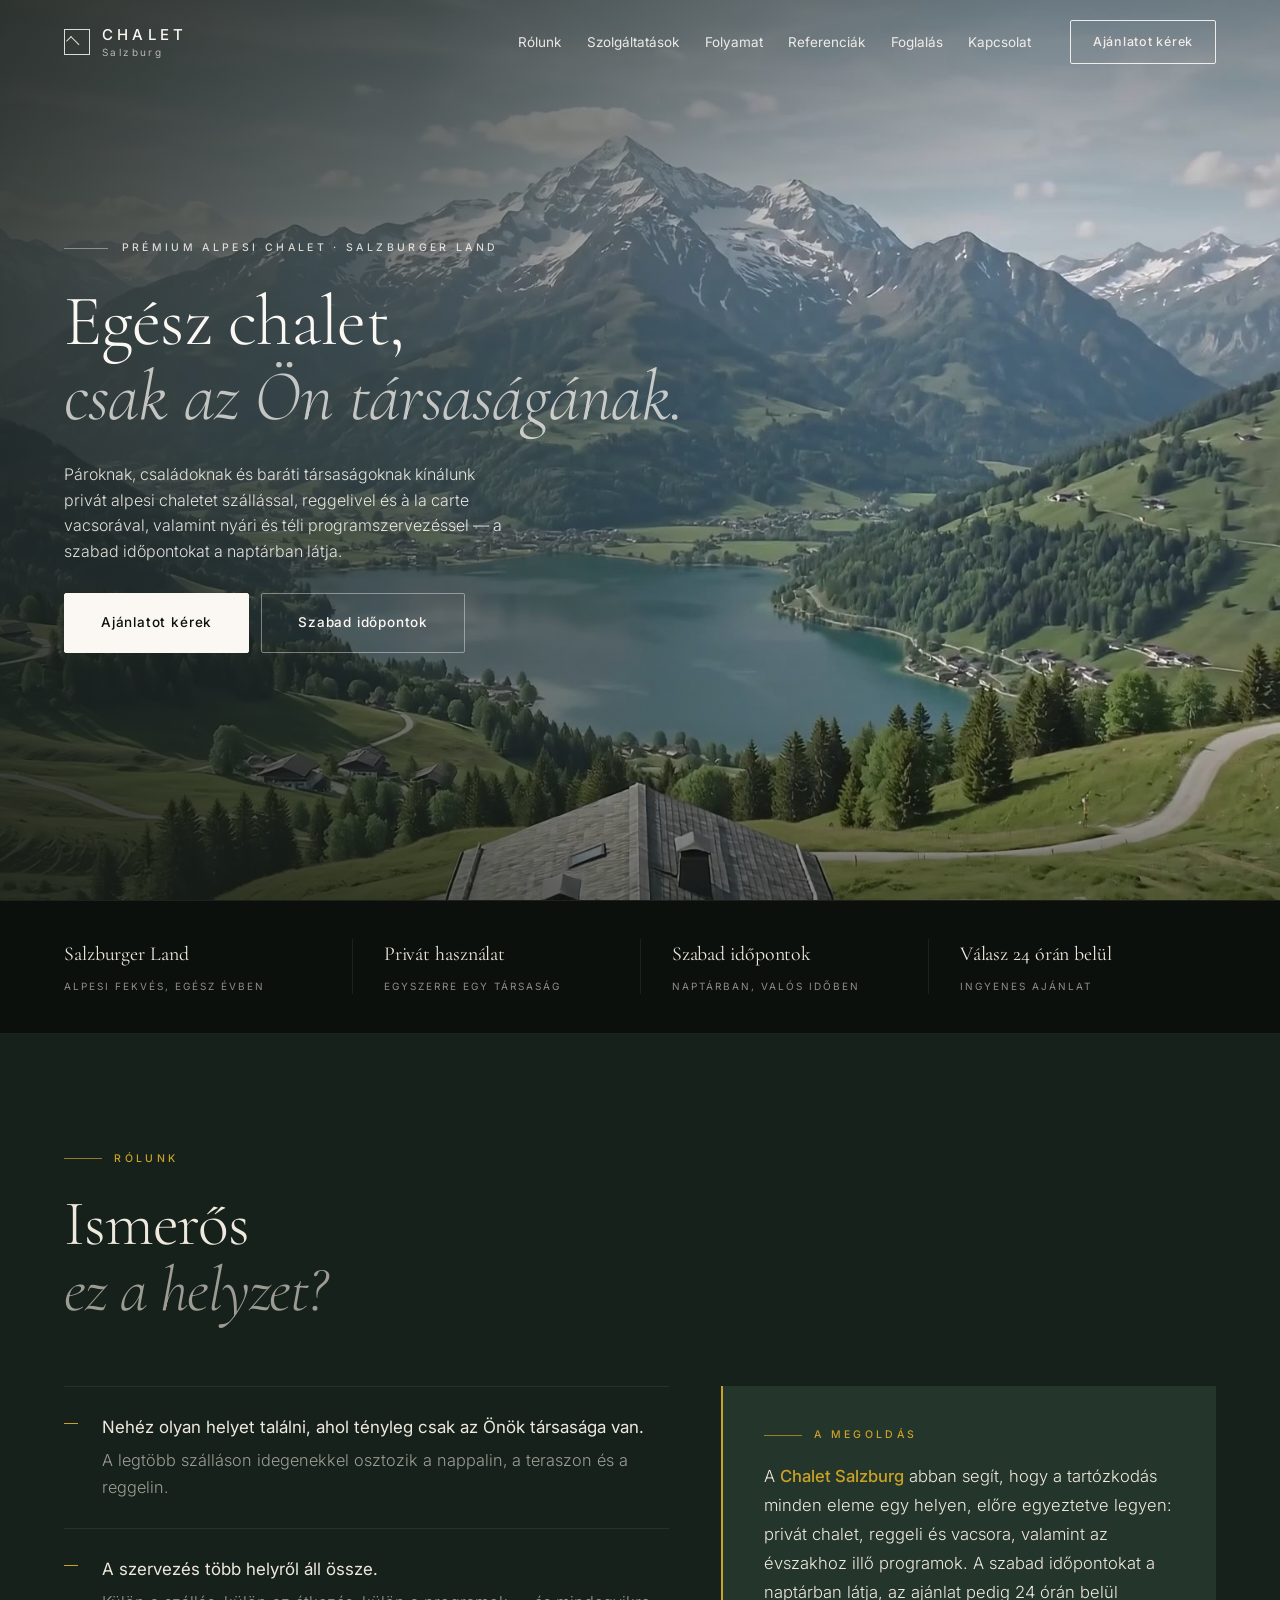
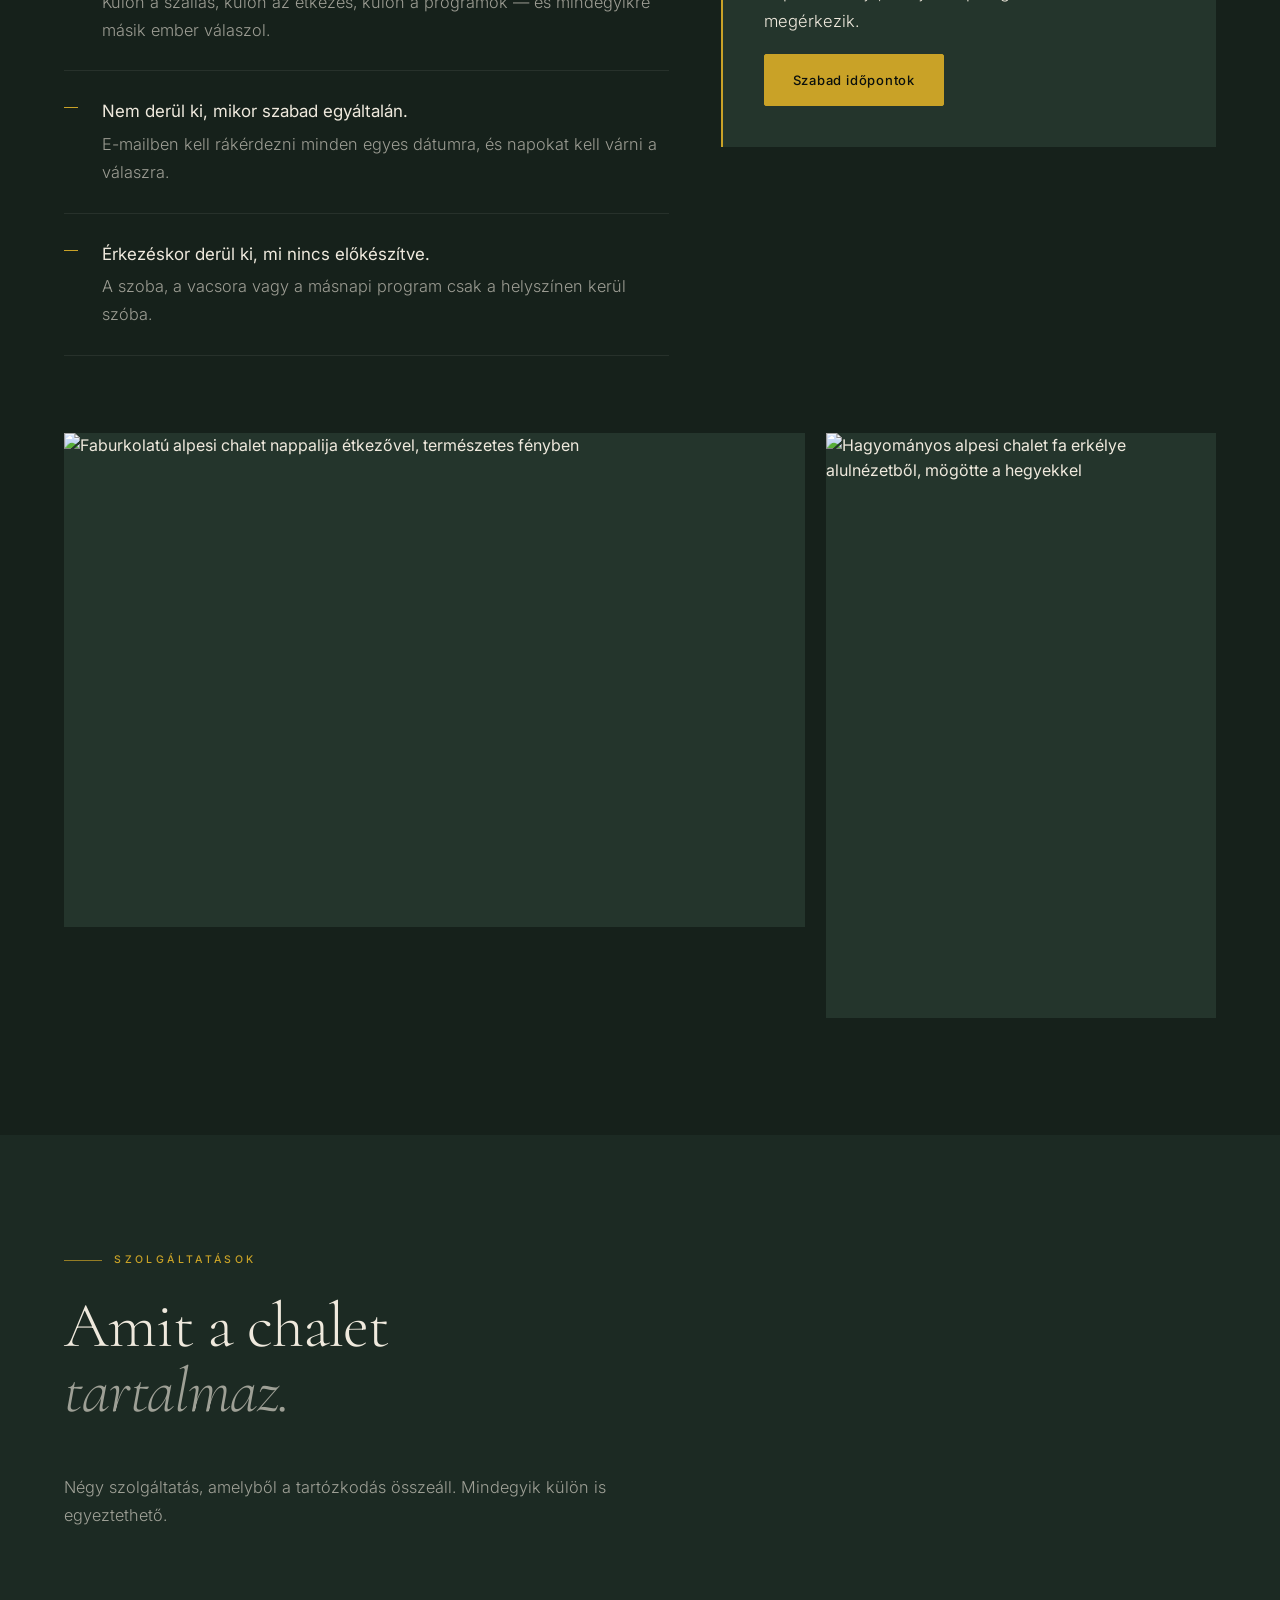
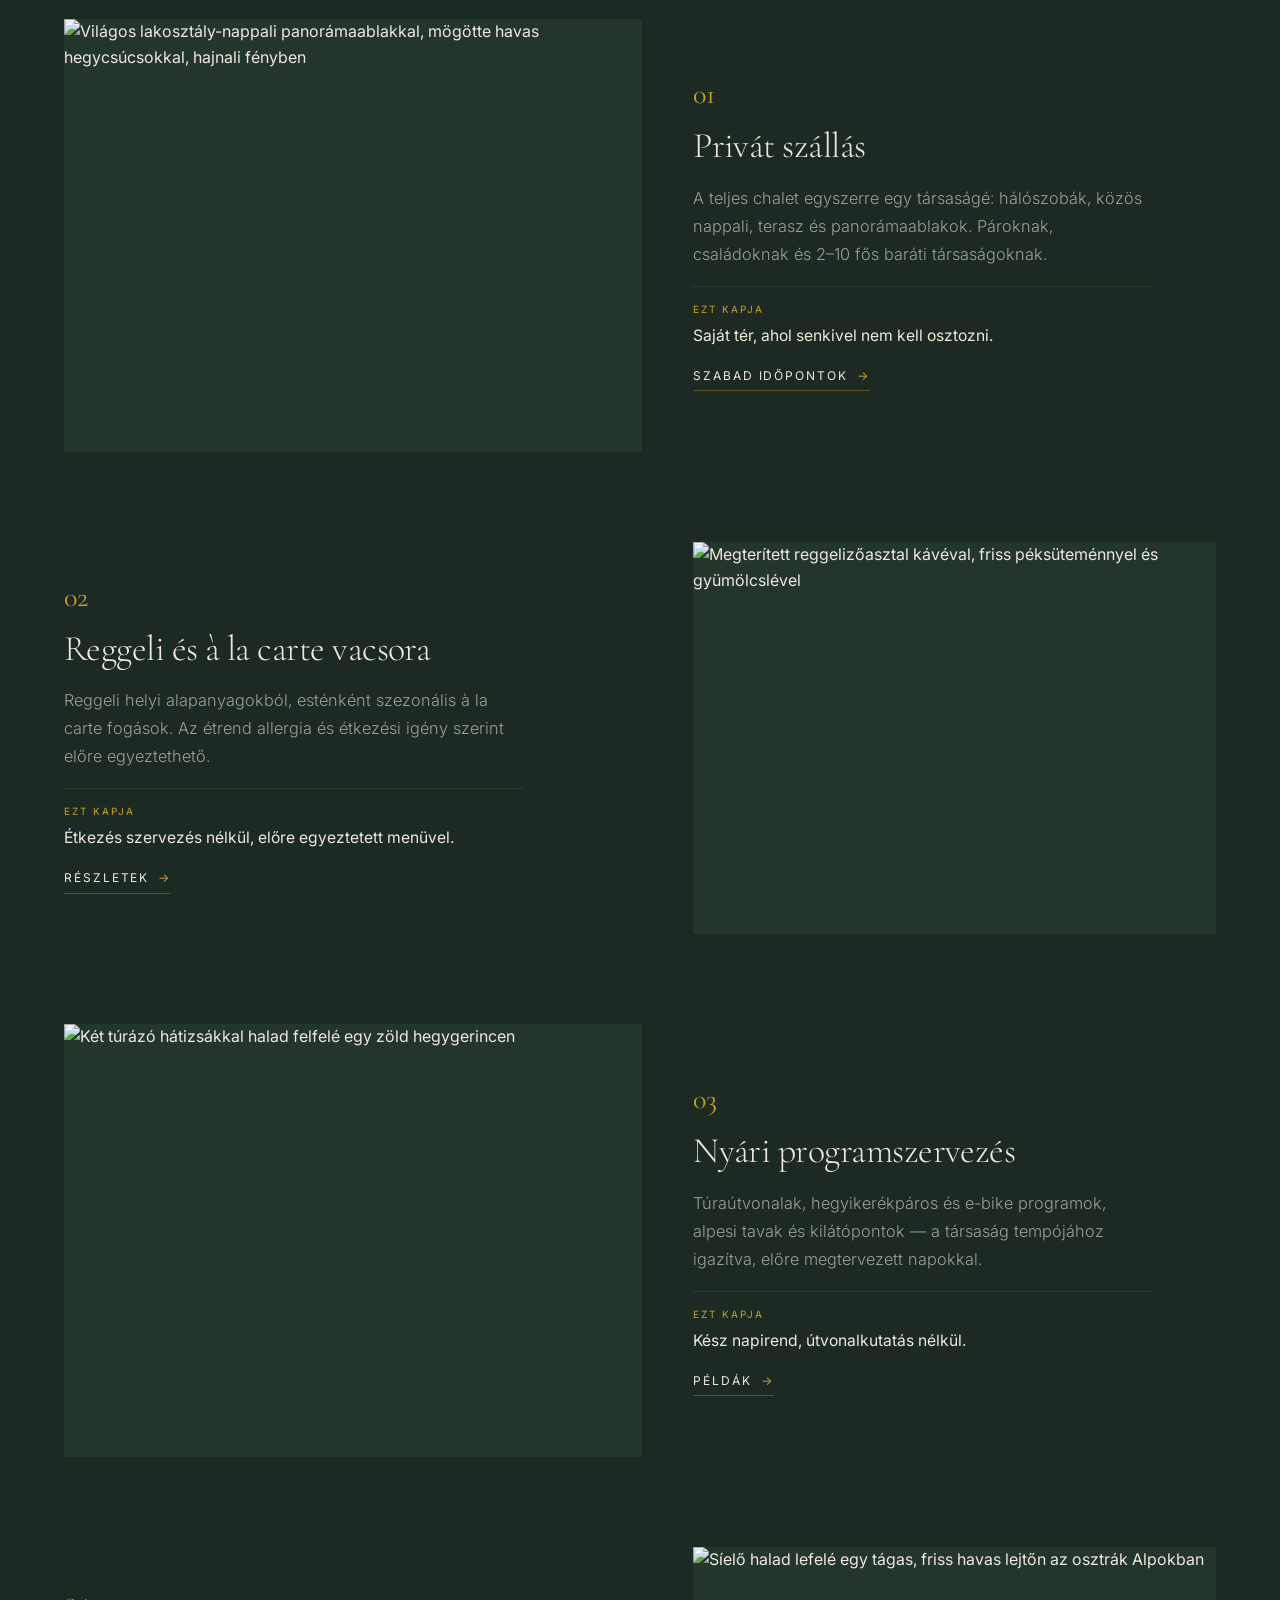
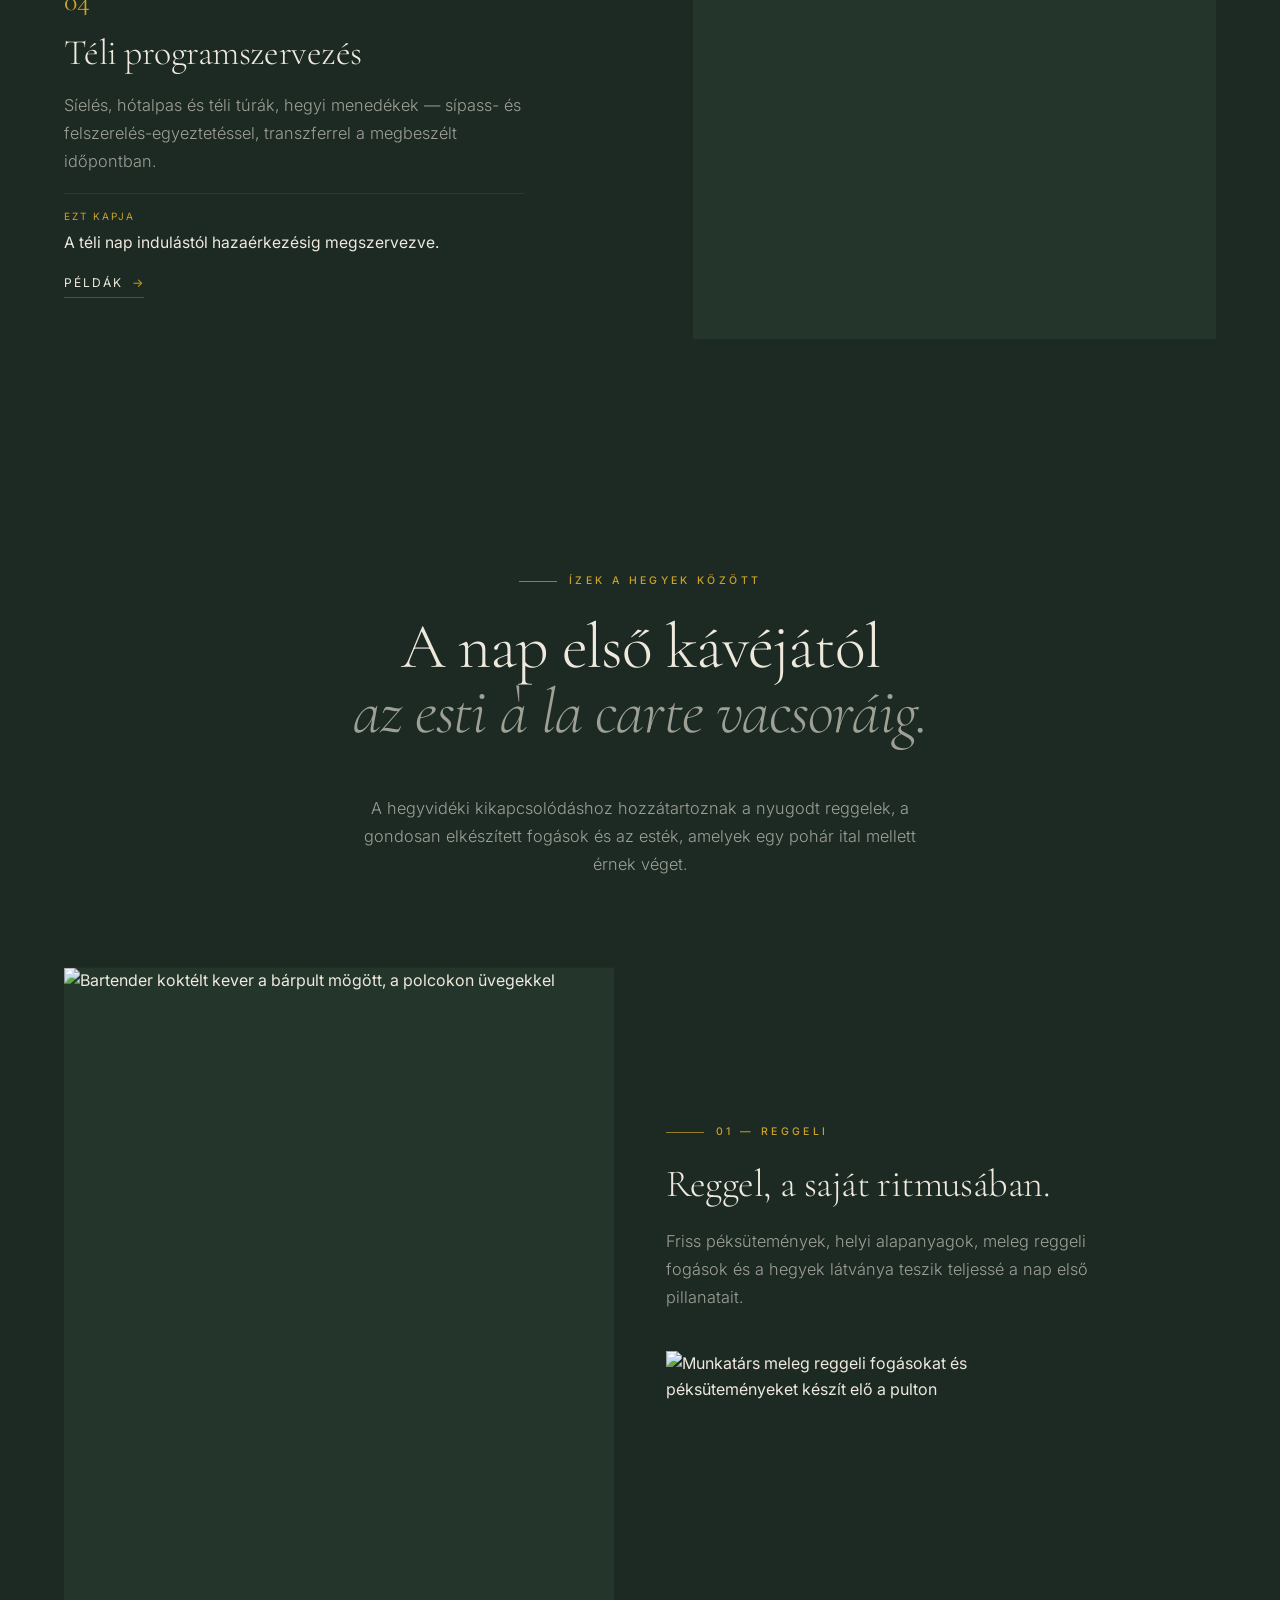
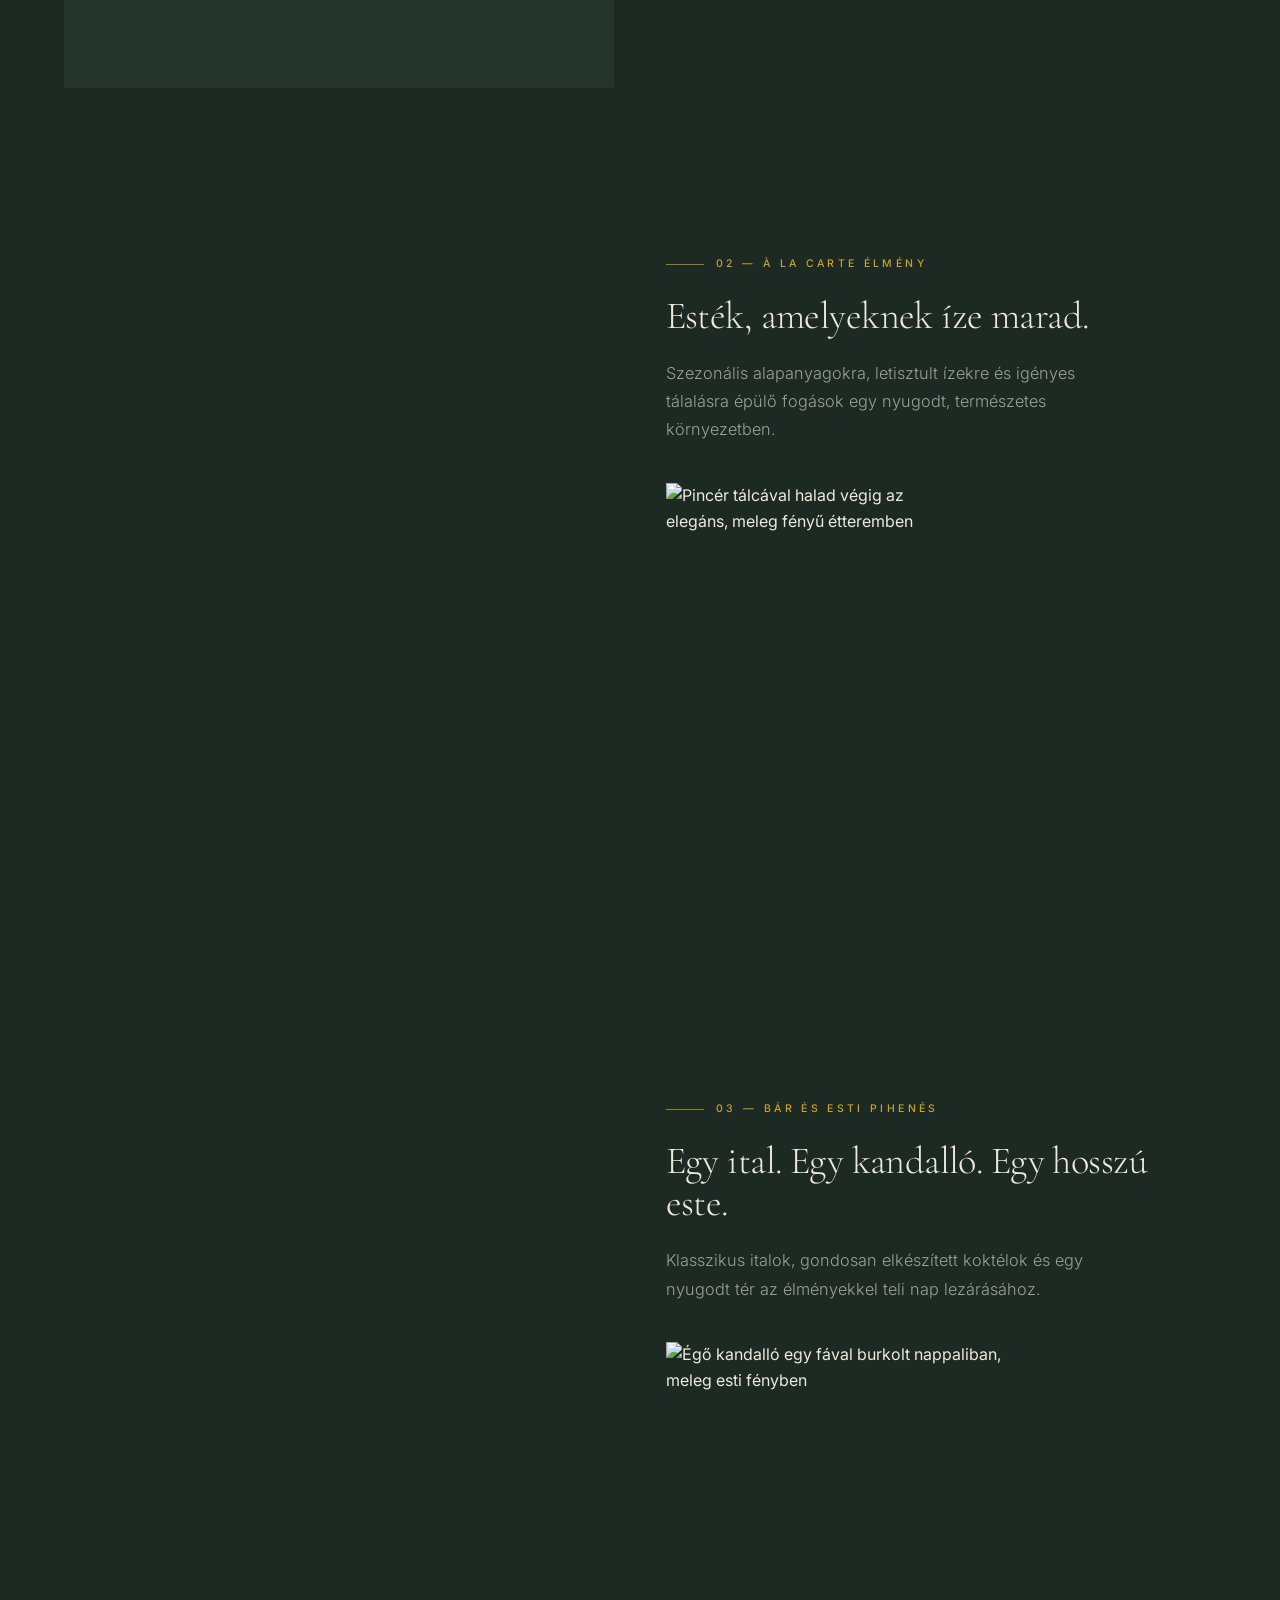
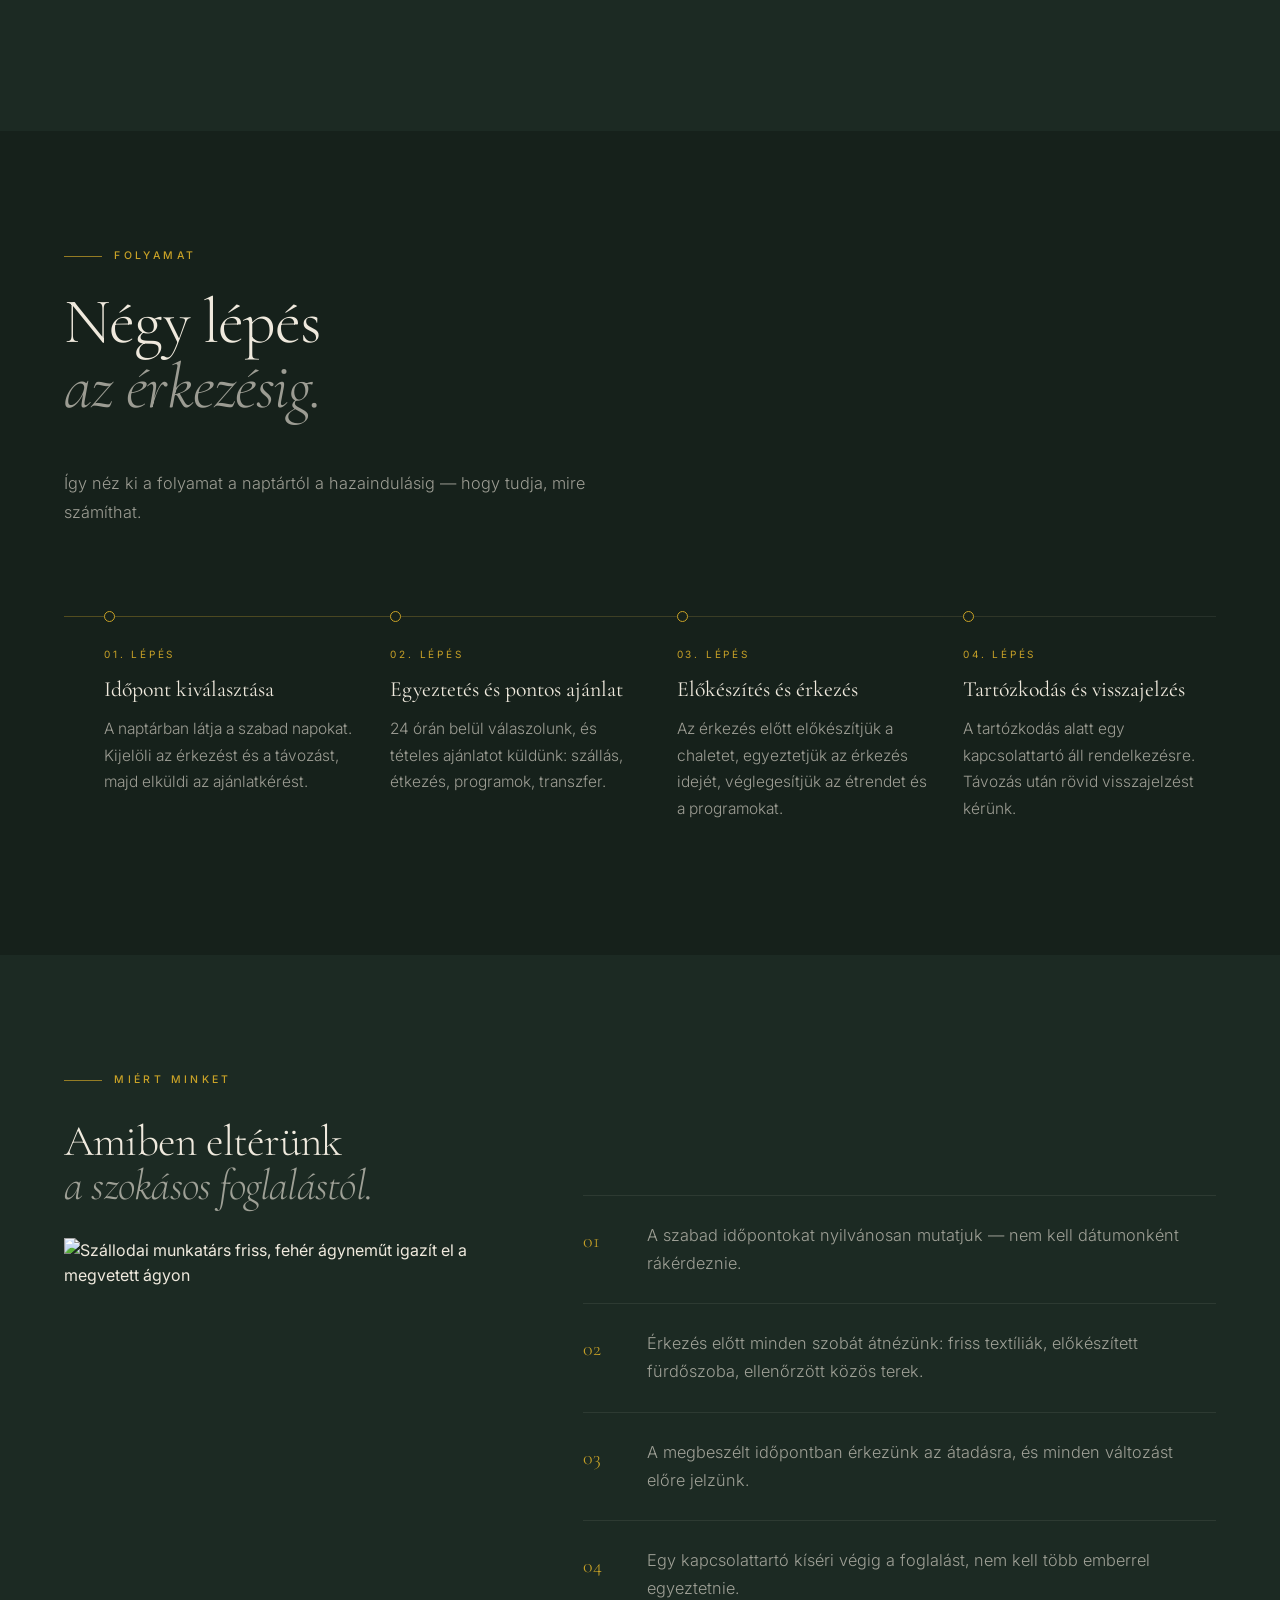
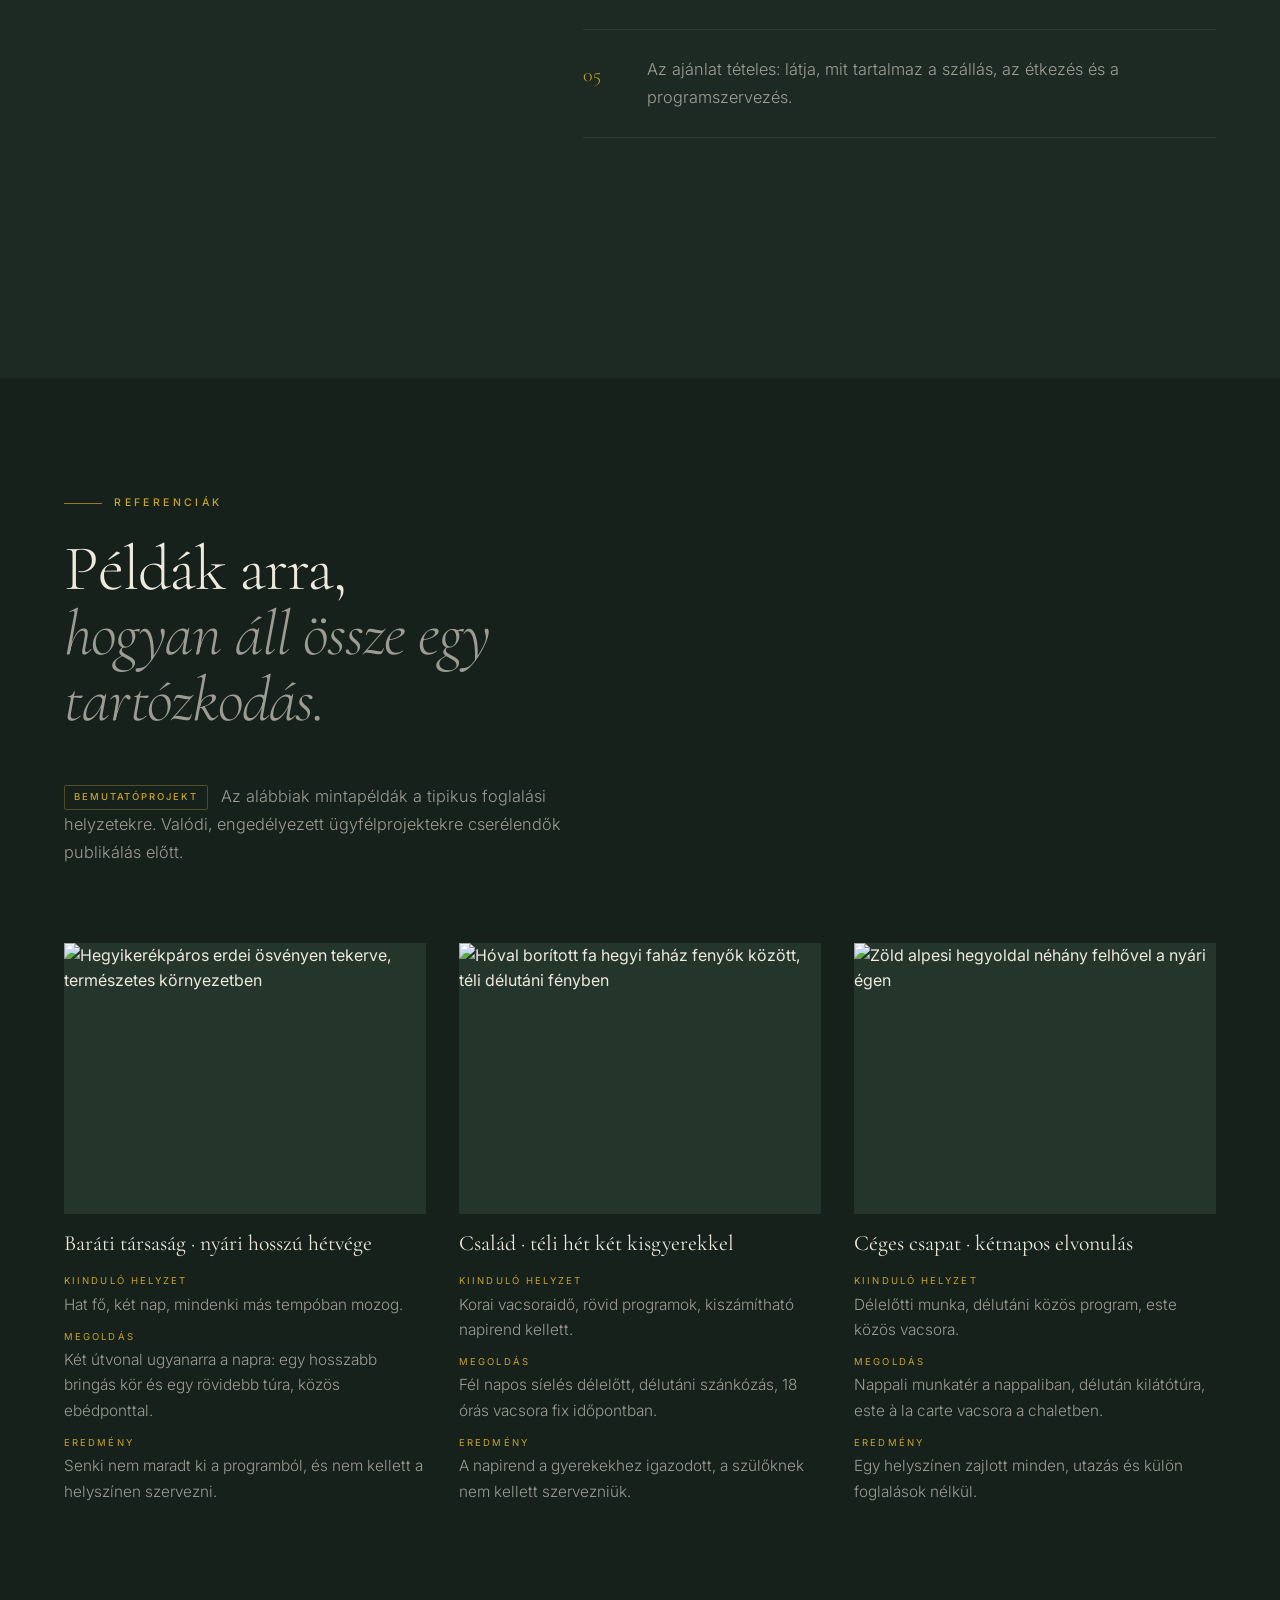
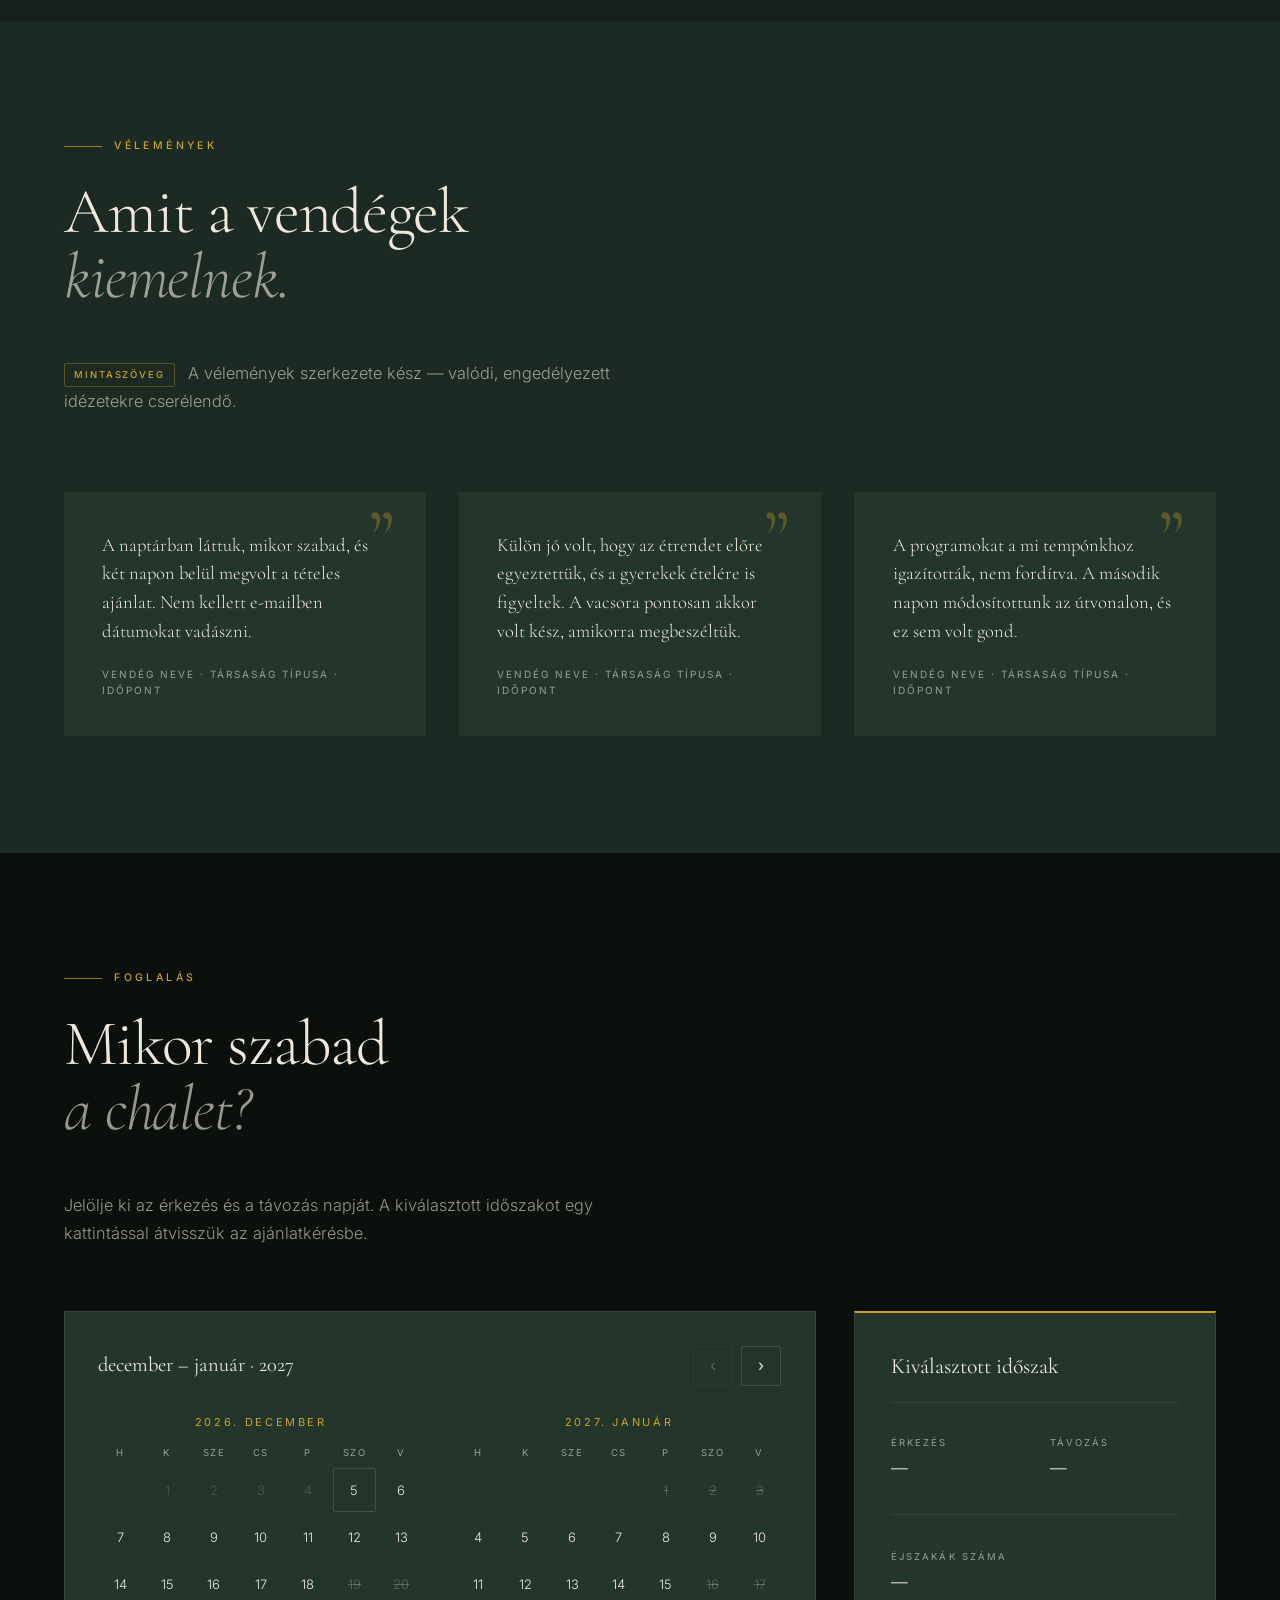
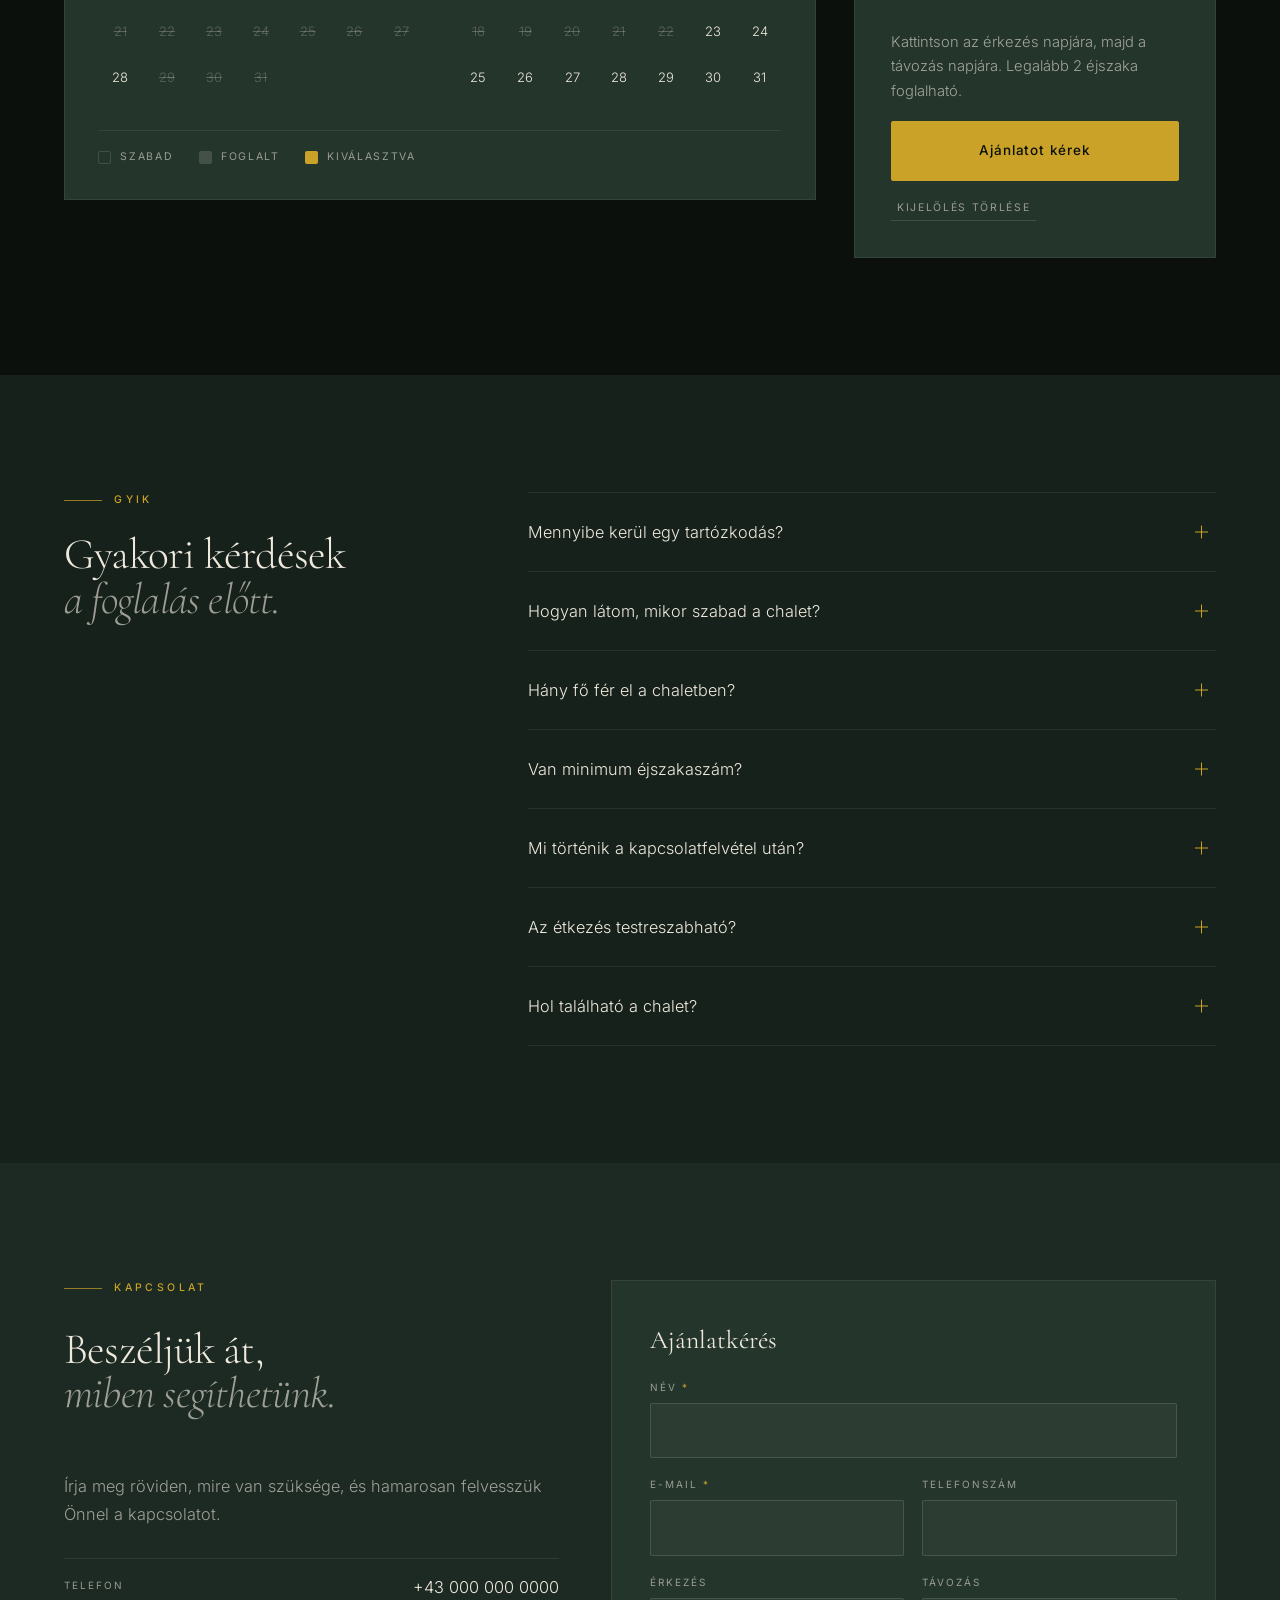
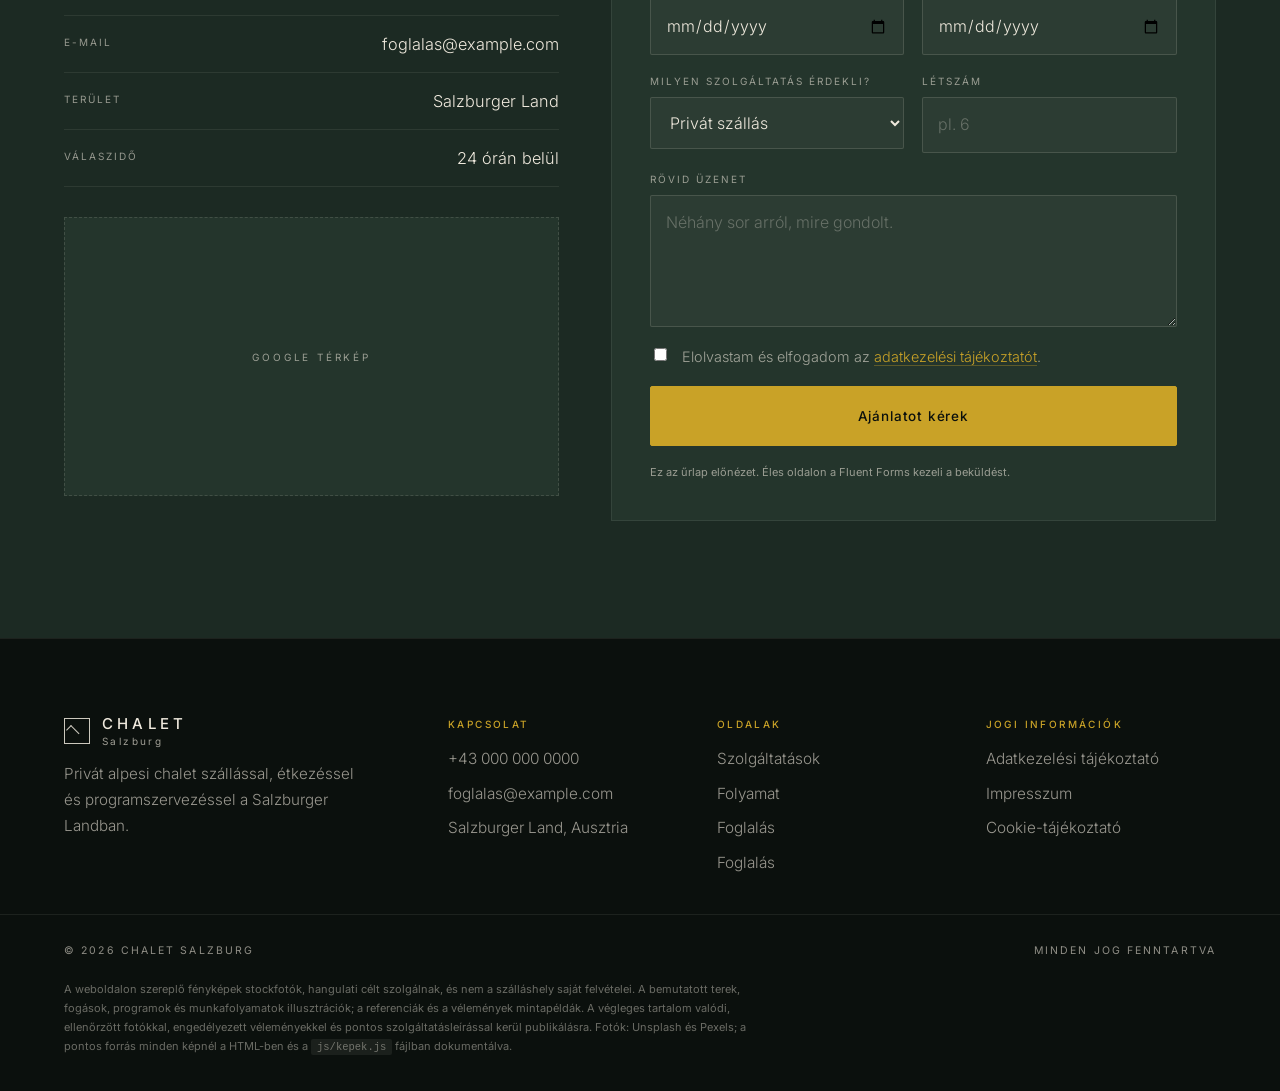
==== commit 5f46b8a3: "Sötét, prémium designirány és foglaltsági naptár a csomagok helyett Színvilág: mély erdőzöld alap (#" ====
--- a/index.html
+++ b/index.html
@@ -5,7 +5,7 @@
 <meta name="viewport" content="width=device-width, initial-scale=1, viewport-fit=cover">
 <meta name="theme-color" content="#F5F1EA">
 <title>Chalet Salzburg — Prémium alpesi chalet a Salzburger Landban</title>
-<meta name="description" content="Prémium alpesi chalet Salzburg környékén: szállás, gasztronómia, nyári és téli programok. Átlátható csomagok, személyes egyeztetés, ingyenes ajánlat.">
+<meta name="description" content="Privát alpesi chalet a Salzburger Landban: szállás, reggeli és à la carte vacsora, nyári és téli programok. Nézze meg a szabad időpontokat a naptárban.">
 
 <link rel="preconnect" href="https://fonts.googleapis.com">
 <link rel="preconnect" href="https://fonts.gstatic.com" crossorigin>
@@ -51,7 +51,7 @@
         <li><a href="#szolgaltatasok">Szolgáltatások</a></li>
         <li><a href="#folyamat">Folyamat</a></li>
         <li><a href="#referenciak">Referenciák</a></li>
-        <li><a href="#gyik">GYIK</a></li>
+        <li><a href="#foglaltsag">Foglalás</a></li>
         <li><a href="#kapcsolat">Kapcsolat</a></li>
       </ul>
       <a class="btn btn--solid menu__cta" href="#kapcsolat">Ajánlatot kérek</a>
@@ -82,17 +82,17 @@
       <div class="layer layer--intro" id="lyIntro">
         <p class="eyebrow"><span class="eyebrow__rule" aria-hidden="true"></span>Prémium alpesi chalet · Salzburger Land</p>
         <h1 class="display">Egész chalet,<br><span class="display__soft">csak az Ön társaságának.</span></h1>
-        <p class="lead">Pároknak, családoknak és baráti társaságoknak kínálunk privát alpesi chaletet szállással, reggelivel és à la carte vacsorával, valamint nyári és téli programszervezéssel — átlátható csomagokkal és személyes egyeztetéssel.</p>
+        <p class="lead">Pároknak, családoknak és baráti társaságoknak kínálunk privát alpesi chaletet szállással, reggelivel és à la carte vacsorával, valamint nyári és téli programszervezéssel — a szabad időpontokat a naptárban látja.</p>
         <div class="ctarow">
           <a class="btn btn--solid btn--lg" href="#kapcsolat">Ajánlatot kérek</a>
-          <a class="btn btn--ghost btn--lg" href="#referenciak">Megnézem a chaletet</a>
+          <a class="btn btn--ghost btn--lg" href="#foglaltsag">Szabad időpontok</a>
         </div>
       </div>
 
       <div class="layer layer--arrive" id="lyArrive">
         <p class="eyebrow eyebrow--center"><span class="eyebrow__rule" aria-hidden="true"></span>Üdvözöljük</p>
         <h2 class="display display--md">Megérkezett.</h2>
-        <p class="lead lead--center">Nézze meg a szolgáltatásokat, a folyamatot és a csomagokat — vagy kérjen ajánlatot néhány sorban.</p>
+        <p class="lead lead--center">Nézze meg a szolgáltatásokat, a folyamatot és a szabad időpontokat — vagy kérjen ajánlatot néhány sorban.</p>
         <a class="btn btn--solid btn--lg" href="#rolunk" id="enterBtn">Belépek</a>
       </div>
 
@@ -109,47 +109,47 @@
 <main>
 
 <!-- ══════════════ 3. BIZALMI SÁV ══════════════ -->
-<!-- Csak bizonyítható állítás kerüljön ide. A számadatokat átadás előtt ellenőrizni kell. -->
+<!-- Csak bizonyítható állítás kerüljön ide. -->
 <section class="bizalom" aria-label="Rólunk röviden">
   <ul class="wrap bizalom__lista">
     <li><b>Salzburger Land</b><span>Alpesi fekvés, egész évben</span></li>
     <li><b>Privát használat</b><span>Egyszerre egy társaság</span></li>
-    <li><b>Ingyenes ajánlat</b><span>Válasz 24 órán belül</span></li>
-    <li><b>Átlátható csomagok</b><span>Előre megadott tartalommal</span></li>
+    <li><b>Szabad időpontok</b><span>Naptárban, valós időben</span></li>
+    <li><b>Válasz 24 órán belül</b><span>Ingyenes ajánlat</span></li>
   </ul>
 </section>
 
-<!-- ══════════════ 4. PROBLÉMA ÉS MEGOLDÁS + RÓLUNK ══════════════ -->
-<section class="sec sec--hotel" id="rolunk">
+<!-- ══════════════ 4. PROBLÉMA ÉS MEGOLDÁS ══════════════ -->
+<section class="sec" id="rolunk">
   <div class="wrap">
     <header class="sec__head rev">
-      <p class="eyebrow eyebrow--dark"><span class="eyebrow__rule" aria-hidden="true"></span>Rólunk</p>
-      <h2 class="sec__title">Ismerős ez a helyzet?</h2>
+      <p class="cimke">Rólunk</p>
+      <h2 class="sec__title">Ismerős<br><span class="sec__title-soft">ez a helyzet?</span></h2>
     </header>
 
     <div class="problema">
       <ul class="problema__lista rev">
         <li><b>Nehéz olyan helyet találni, ahol tényleg csak az Önök társasága van.</b> A legtöbb szálláson idegenekkel osztozik a nappalin, a teraszon és a reggelin.</li>
         <li><b>A szervezés több helyről áll össze.</b> Külön a szállás, külön az étkezés, külön a programok — és mindegyikre másik ember válaszol.</li>
-        <li><b>Nem derül ki előre, mi mennyibe kerül.</b> „Egyedi ajánlat” szerepel mindenhol, konkrét tartalom nélkül.</li>
+        <li><b>Nem derül ki, mikor szabad egyáltalán.</b> E-mailben kell rákérdezni minden egyes dátumra, és napokat kell várni a válaszra.</li>
         <li><b>Érkezéskor derül ki, mi nincs előkészítve.</b> A szoba, a vacsora vagy a másnapi program csak a helyszínen kerül szóba.</li>
       </ul>
 
       <aside class="problema__megoldas rev">
-        <p class="eyebrow eyebrow--dark"><span class="eyebrow__rule" aria-hidden="true"></span>A megoldás</p>
-        <p class="problema__szoveg">A <b>Chalet Salzburg</b> abban segít, hogy a tartózkodás minden eleme egy helyen, előre egyeztetve legyen: privát chalet, reggeli és vacsora, valamint az évszakhoz illő programok. A folyamat átlátható, az időpont egyeztethető, a munkát pedig a megbeszélt feltételek szerint végezzük el.</p>
-        <a class="btn btn--dark" href="#szolgaltatasok">Mit tartalmaz pontosan?</a>
+        <p class="cimke">A megoldás</p>
+        <p class="problema__szoveg">A <b>Chalet Salzburg</b> abban segít, hogy a tartózkodás minden eleme egy helyen, előre egyeztetve legyen: privát chalet, reggeli és vacsora, valamint az évszakhoz illő programok. A szabad időpontokat a naptárban látja, az ajánlat pedig 24 órán belül megérkezik.</p>
+        <a class="btn btn--dark" href="#foglaltsag">Szabad időpontok</a>
       </aside>
     </div>
 
-    <div class="duo">
-      <figure class="duo__big rev">
+    <div class="duo" style="margin-top:clamp(50px,6vw,96px);display:grid;grid-template-columns:1.9fr 1fr;gap:clamp(14px,1.6vw,24px);">
+      <figure class="kep rev" style="aspect-ratio:3/2;">
         <!-- Stock source: Unsplash | Photographer: Valentin DUCRETTET | Original URL: https://unsplash.com/photos/luxurious-wooden-chalet-interior-with-dining-and-living-areas-gdhAPf_kZ14 -->
         <img data-kep="hotel-belso" data-szelessegek="1000,1600,2000" width="2000" height="1333"
              sizes="(max-width: 860px) 100vw, 62vw"
              alt="Faburkolatú alpesi chalet nappalija étkezővel, természetes fényben">
       </figure>
-      <figure class="duo__small rev">
+      <figure class="kep rev" style="aspect-ratio:2/3;">
         <!-- Stock source: Pexels | Photographer: Heinz Klier | Original URL: https://www.pexels.com/photo/traditional-alpine-chalet-with-mountain-view-39045418/ -->
         <img data-kep="hotel-kulso" data-szelessegek="800,1200" width="1200" height="1800" loading="lazy"
              sizes="(max-width: 860px) 100vw, 32vw"
@@ -160,85 +160,91 @@
 </section>
 
 <!-- ══════════════ 5. SZOLGÁLTATÁSOK ══════════════ -->
-<section class="sec sec--szolg" id="szolgaltatasok">
+<section class="sec sec--alt" id="szolgaltatasok">
   <div class="wrap">
     <header class="sec__head rev">
-      <p class="eyebrow eyebrow--dark"><span class="eyebrow__rule" aria-hidden="true"></span>Szolgáltatások</p>
+      <p class="cimke">Szolgáltatások</p>
       <h2 class="sec__title">Amit a chalet<br><span class="sec__title-soft">tartalmaz.</span></h2>
-      <p class="sec__lead">Négy szolgáltatás, amelyből a csomagok összeállnak. Mindegyik külön is egyeztethető.</p>
-    </header>
-
-    <ul class="szolgak">
-      <li class="szolg rev">
+      <p class="sec__lead">Négy szolgáltatás, amelyből a tartózkodás összeáll. Mindegyik külön is egyeztethető.</p>
+    </header>
+
+    <div class="szolgak">
+
+      <article class="szolg rev">
         <figure class="szolg__media">
           <!-- Stock source: Unsplash | Photographer: Dominik Neuner | Original URL: https://unsplash.com/photos/relaxing-lounge-area-with-mountain-view-at-sunrise-IcN_5_He218 -->
-          <img data-kep="szoba-panorama" data-szelessegek="800,1200" width="1200" height="800" loading="lazy"
-               sizes="(max-width: 860px) 100vw, 46vw"
+          <img data-kep="szoba-panorama" data-szelessegek="1000,1600" width="1600" height="1200" loading="lazy"
+               sizes="(max-width: 860px) 100vw, 52vw"
                alt="Világos lakosztály-nappali panorámaablakkal, mögötte havas hegycsúcsokkal, hajnali fényben">
         </figure>
         <div class="szolg__txt">
+          <span class="szolg__szam">01</span>
           <h3 class="szolg__title">Privát szállás</h3>
           <p class="szolg__leiras">A teljes chalet egyszerre egy társaságé: hálószobák, közös nappali, terasz és panorámaablakok. Pároknak, családoknak és 2–10 fős baráti társaságoknak.</p>
-          <p class="szolg__elony"><span>Ezt kapja:</span> saját tér, ahol senkivel nem kell osztozni</p>
-          <a class="szolg__cta" href="#kapcsolat">Ajánlatot kérek <i aria-hidden="true">→</i></a>
-        </div>
-      </li>
-
-      <li class="szolg rev">
+          <p class="szolg__elony"><span>Ezt kapja</span>Saját tér, ahol senkivel nem kell osztozni.</p>
+          <a class="szolg__cta" href="#foglaltsag">Szabad időpontok <i aria-hidden="true">→</i></a>
+        </div>
+      </article>
+
+      <article class="szolg szolg--fordit rev">
         <figure class="szolg__media">
           <!-- Stock source: Pexels | Photographer: Diego Simonovich | Original URL: https://www.pexels.com/photo/breakfast-and-coffee-served-on-a-table-22598227/ -->
-          <img data-kep="gasztro-reggeli" data-szelessegek="800,1200" width="1200" height="800" loading="lazy"
-               sizes="(max-width: 860px) 100vw, 46vw"
+          <img data-kep="gasztro-reggeli" data-szelessegek="1000,1600" width="1600" height="1200" loading="lazy"
+               sizes="(max-width: 860px) 100vw, 52vw"
                alt="Megterített reggelizőasztal kávéval, friss péksüteménnyel és gyümölcslével">
         </figure>
         <div class="szolg__txt">
+          <span class="szolg__szam">02</span>
           <h3 class="szolg__title">Reggeli és à la carte vacsora</h3>
-          <p class="szolg__leiras">Reggeli helyi alapanyagokból, esténként pedig szezonális à la carte fogások. Az étrend allergia és étkezési igény szerint előre egyeztethető.</p>
-          <p class="szolg__elony"><span>Ezt kapja:</span> étkezés szervezés nélkül, előre egyeztetett menüvel</p>
+          <p class="szolg__leiras">Reggeli helyi alapanyagokból, esténként szezonális à la carte fogások. Az étrend allergia és étkezési igény szerint előre egyeztethető.</p>
+          <p class="szolg__elony"><span>Ezt kapja</span>Étkezés szervezés nélkül, előre egyeztetett menüvel.</p>
           <a class="szolg__cta" href="#gasztronomia">Részletek <i aria-hidden="true">→</i></a>
         </div>
-      </li>
-
-      <li class="szolg rev">
+      </article>
+
+      <article class="szolg rev">
         <figure class="szolg__media">
           <!-- Stock source: Pexels | Photographer: Yaroslav Shuraev | Original URL: https://www.pexels.com/photo/a-couple-hiking-in-the-mountain-4763005/ -->
-          <img data-kep="nyar-tura" data-szelessegek="800,1200" width="1200" height="800" loading="lazy"
-               sizes="(max-width: 860px) 100vw, 46vw"
+          <img data-kep="nyar-tura" data-szelessegek="1000,1600" width="1600" height="1200" loading="lazy"
+               sizes="(max-width: 860px) 100vw, 52vw"
                alt="Két túrázó hátizsákkal halad felfelé egy zöld hegygerincen">
         </figure>
         <div class="szolg__txt">
+          <span class="szolg__szam">03</span>
           <h3 class="szolg__title">Nyári programszervezés</h3>
           <p class="szolg__leiras">Túraútvonalak, hegyikerékpáros és e-bike programok, alpesi tavak és kilátópontok — a társaság tempójához igazítva, előre megtervezett napokkal.</p>
-          <p class="szolg__elony"><span>Ezt kapja:</span> kész napirend, nem kell útvonalat kutatnia</p>
+          <p class="szolg__elony"><span>Ezt kapja</span>Kész napirend, útvonalkutatás nélkül.</p>
           <a class="szolg__cta" href="#referenciak">Példák <i aria-hidden="true">→</i></a>
         </div>
-      </li>
-
-      <li class="szolg rev">
+      </article>
+
+      <article class="szolg szolg--fordit rev">
         <figure class="szolg__media">
           <!-- Stock source: Pexels | Photographer: Jonas Horsch | Original URL: https://www.pexels.com/photo/skier-descending-snowy-slope-in-austria-36548334/ -->
-          <img data-kep="tel-sieles" data-szelessegek="800,1200" width="1200" height="800" loading="lazy"
-               sizes="(max-width: 860px) 100vw, 46vw"
+          <img data-kep="tel-sieles" data-szelessegek="1000,1600" width="1600" height="1200" loading="lazy"
+               sizes="(max-width: 860px) 100vw, 52vw"
                alt="Síelő halad lefelé egy tágas, friss havas lejtőn az osztrák Alpokban">
         </figure>
         <div class="szolg__txt">
+          <span class="szolg__szam">04</span>
           <h3 class="szolg__title">Téli programszervezés</h3>
           <p class="szolg__leiras">Síelés, hótalpas és téli túrák, hegyi menedékek — sípass- és felszerelés-egyeztetéssel, transzferrel a megbeszélt időpontban.</p>
-          <p class="szolg__elony"><span>Ezt kapja:</span> a téli nap reggeli indulástól esti hazaérkezésig megszervezve</p>
+          <p class="szolg__elony"><span>Ezt kapja</span>A téli nap indulástól hazaérkezésig megszervezve.</p>
           <a class="szolg__cta" href="#referenciak">Példák <i aria-hidden="true">→</i></a>
         </div>
-      </li>
-    </ul>
-  </div>
-</section>
-
-<!-- ══════════════ GASZTRONÓMIA — vizuális blokk ══════════════ -->
+      </article>
+
+    </div>
+  </div>
+</section>
+
+<!-- ══════════════ GASZTRONÓMIA ══════════════ -->
 <section class="sec sec--gasztro" id="gasztronomia">
   <div class="wrap">
-    <header class="sec__head sec__head--center rev">
-      <p class="eyebrow eyebrow--dark eyebrow--center"><span class="eyebrow__rule" aria-hidden="true"></span>Ízek a hegyek között</p>
-      <h2 class="sec__title sec__title--center">A nap első kávéjától<br><span class="sec__title-soft">az esti à la carte vacsoráig.</span></h2>
-      <p class="sec__lead sec__lead--center">A hegyvidéki kikapcsolódáshoz hozzátartoznak a nyugodt reggelek, a gondosan elkészített fogások és az esték, amelyek egy pohár ital mellett érnek véget.</p>
+    <header class="sec__head sec__head--kozep rev">
+      <p class="cimke cimke--kozep">Ízek a hegyek között</p>
+      <h2 class="sec__title">A nap első kávéjától<br><span class="sec__title-soft">az esti à la carte vacsoráig.</span></h2>
+      <p class="sec__lead">A hegyvidéki kikapcsolódáshoz hozzátartoznak a nyugodt reggelek, a gondosan elkészített fogások és az esték, amelyek egy pohár ital mellett érnek véget.</p>
     </header>
   </div>
 
@@ -253,9 +259,8 @@
     </div>
 
     <div class="gastro__text">
-
       <article class="gastro__block" data-gastro-blokk="0">
-        <p class="eyebrow eyebrow--dark"><span class="eyebrow__rule" aria-hidden="true"></span>01 — Reggeli</p>
+        <p class="cimke">01 — Reggeli</p>
         <h3 class="gastro__title">Reggel, a saját ritmusában.</h3>
         <p class="gastro__lead">Friss péksütemények, helyi alapanyagok, meleg reggeli fogások és a hegyek látványa teszik teljessé a nap első pillanatait.</p>
         <figure class="gastro__inset">
@@ -267,7 +272,7 @@
       </article>
 
       <article class="gastro__block" data-gastro-blokk="1">
-        <p class="eyebrow eyebrow--dark"><span class="eyebrow__rule" aria-hidden="true"></span>02 — À la carte élmény</p>
+        <p class="cimke">02 — À la carte élmény</p>
         <h3 class="gastro__title">Esték, amelyeknek íze marad.</h3>
         <p class="gastro__lead">Szezonális alapanyagokra, letisztult ízekre és igényes tálalásra épülő fogások egy nyugodt, természetes környezetben.</p>
         <figure class="gastro__inset">
@@ -279,7 +284,7 @@
       </article>
 
       <article class="gastro__block" data-gastro-blokk="2">
-        <p class="eyebrow eyebrow--dark"><span class="eyebrow__rule" aria-hidden="true"></span>03 — Bár és esti pihenés</p>
+        <p class="cimke">03 — Bár és esti pihenés</p>
         <h3 class="gastro__title">Egy ital. Egy kandalló. Egy hosszú este.</h3>
         <p class="gastro__lead">Klasszikus italok, gondosan elkészített koktélok és egy nyugodt tér az élményekkel teli nap lezárásához.</p>
         <figure class="gastro__inset">
@@ -289,74 +294,73 @@
                alt="Égő kandalló egy fával burkolt nappaliban, meleg esti fényben">
         </figure>
       </article>
-
     </div>
   </div>
 </section>
 
 <!-- ══════════════ 6. FOLYAMAT ══════════════ -->
-<section class="sec sec--folyamat" id="folyamat">
+<section class="sec" id="folyamat">
   <div class="wrap">
     <header class="sec__head rev">
-      <p class="eyebrow eyebrow--dark"><span class="eyebrow__rule" aria-hidden="true"></span>Folyamat</p>
+      <p class="cimke">Folyamat</p>
       <h2 class="sec__title">Négy lépés<br><span class="sec__title-soft">az érkezésig.</span></h2>
-      <p class="sec__lead">Így néz ki a folyamat a kapcsolatfelvételtől a hazaindulásig — hogy tudja, mire számíthat.</p>
+      <p class="sec__lead">Így néz ki a folyamat a naptártól a hazaindulásig — hogy tudja, mire számíthat.</p>
     </header>
 
     <ol class="lepesek">
       <li class="lepes rev">
-        <span class="lepes__szam">01</span>
-        <h3 class="lepes__cim">Kapcsolatfelvétel és igényfelmérés</h3>
-        <p class="lepes__txt">Kitölti az űrlapot vagy telefonál. Átbeszéljük a létszámot, az időpontot és azt, hogy étkezéssel vagy programokkal együtt szeretné-e.</p>
+        <span class="lepes__szam">01. lépés</span>
+        <h3 class="lepes__cim">Időpont kiválasztása</h3>
+        <p class="lepes__txt">A naptárban látja a szabad napokat. Kijelöli az érkezést és a távozást, majd elküldi az ajánlatkérést.</p>
       </li>
       <li class="lepes rev">
-        <span class="lepes__szam">02</span>
+        <span class="lepes__szam">02. lépés</span>
         <h3 class="lepes__cim">Egyeztetés és pontos ajánlat</h3>
-        <p class="lepes__txt">Írásos ajánlatot küldünk tételes tartalommal: szállás, étkezés, programok, transzfer. Az ajánlat addig módosítható, amíg meg nem felel.</p>
+        <p class="lepes__txt">24 órán belül válaszolunk, és tételes ajánlatot küldünk: szállás, étkezés, programok, transzfer.</p>
       </li>
       <li class="lepes rev">
-        <span class="lepes__szam">03</span>
+        <span class="lepes__szam">03. lépés</span>
         <h3 class="lepes__cim">Előkészítés és érkezés</h3>
-        <p class="lepes__txt">Az érkezés előtt előkészítjük a chaletet, egyeztetjük az érkezés időpontját, és véglegesítjük az étrendet és a programokat.</p>
+        <p class="lepes__txt">Az érkezés előtt előkészítjük a chaletet, egyeztetjük az érkezés idejét, véglegesítjük az étrendet és a programokat.</p>
       </li>
       <li class="lepes rev">
-        <span class="lepes__szam">04</span>
+        <span class="lepes__szam">04. lépés</span>
         <h3 class="lepes__cim">Tartózkodás és visszajelzés</h3>
-        <p class="lepes__txt">A tartózkodás alatt egy kapcsolattartó áll rendelkezésre. Távozás után rövid visszajelzést kérünk, hogy a következő alkalom még pontosabb legyen.</p>
+        <p class="lepes__txt">A tartózkodás alatt egy kapcsolattartó áll rendelkezésre. Távozás után rövid visszajelzést kérünk.</p>
       </li>
     </ol>
   </div>
 </section>
 
 <!-- ══════════════ 7. MIÉRT MINKET ══════════════ -->
-<section class="sec sec--miert" id="miert">
+<section class="sec sec--alt" id="miert">
   <div class="wrap miert">
     <div class="miert__bal rev">
-      <p class="eyebrow eyebrow--dark"><span class="eyebrow__rule" aria-hidden="true"></span>Miért minket</p>
-      <h2 class="sec__title sec__title--sm">Amiben eltérünk<br><span class="sec__title-soft">a szokásos szállásfoglalástól.</span></h2>
+      <p class="cimke">Miért minket</p>
+      <h2 class="sec__title sec__title--sm">Amiben eltérünk<br><span class="sec__title-soft">a szokásos foglalástól.</span></h2>
       <figure class="miert__kep">
         <!-- Stock source: Pexels | Photographer: Liliana Drew | Original URL: https://www.pexels.com/photo/a-woman-fixing-a-bed-9462335/ -->
-        <img data-kep="szoba-housekeeping" data-szelessegek="800,1200" width="1200" height="1800" loading="lazy"
-             sizes="(max-width: 860px) 100vw, 40vw"
+        <img data-kep="szoba-housekeeping" data-szelessegek="800,1200" width="1200" height="1600" loading="lazy"
+             sizes="(max-width: 860px) 100vw, 38vw"
              alt="Szállodai munkatárs friss, fehér ágyneműt igazít el a megvetett ágyon">
       </figure>
     </div>
     <ul class="miert__lista rev">
+      <li>A szabad időpontokat nyilvánosan mutatjuk — nem kell dátumonként rákérdeznie.</li>
       <li>Érkezés előtt minden szobát átnézünk: friss textíliák, előkészített fürdőszoba, ellenőrzött közös terek.</li>
       <li>A megbeszélt időpontban érkezünk az átadásra, és minden változást előre jelzünk.</li>
-      <li>Az ajánlat előtt részletesen átbeszéljük az igényeket — létszám, étkezés, program, érkezési idő.</li>
       <li>Egy kapcsolattartó kíséri végig a foglalást, nem kell több emberrel egyeztetnie.</li>
-      <li>Előre megadott, átlátható csomagokkal dolgozunk, tételes tartalommal.</li>
+      <li>Az ajánlat tételes: látja, mit tartalmaz a szállás, az étkezés és a programszervezés.</li>
     </ul>
   </div>
 </section>
 
 <!-- ══════════════ 8. REFERENCIÁK ══════════════ -->
-<section class="sec sec--ref" id="referenciak">
+<section class="sec" id="referenciak">
   <div class="wrap">
     <header class="sec__head rev">
-      <p class="eyebrow eyebrow--dark"><span class="eyebrow__rule" aria-hidden="true"></span>Referenciák</p>
-      <h2 class="sec__title">Példák arra,<br><span class="sec__title-soft">hogyan állítunk össze egy tartózkodást.</span></h2>
+      <p class="cimke">Referenciák</p>
+      <h2 class="sec__title">Példák arra,<br><span class="sec__title-soft">hogyan áll össze egy tartózkodás.</span></h2>
       <p class="sec__lead"><span class="jelolo">Bemutatóprojekt</span> Az alábbiak mintapéldák a tipikus foglalási helyzetekre. Valódi, engedélyezett ügyfélprojektekre cserélendők publikálás előtt.</p>
     </header>
 
@@ -370,9 +374,9 @@
         </figure>
         <h3 class="ref__cim">Baráti társaság · nyári hosszú hétvége</h3>
         <dl class="ref__adatok">
-          <dt>Kiinduló helyzet</dt><dd>Hat fő, két nap, mindenki más tempóban mozog.</dd>
-          <dt>Megoldás</dt><dd>Két útvonal ugyanarra a napra: egy hosszabb bringás kör és egy rövidebb túra, közös ebédponttal.</dd>
-          <dt>Eredmény</dt><dd>Senki nem maradt ki a programból, és nem kellett a helyszínen szervezni.</dd>
+          <div><dt>Kiinduló helyzet</dt><dd>Hat fő, két nap, mindenki más tempóban mozog.</dd></div>
+          <div><dt>Megoldás</dt><dd>Két útvonal ugyanarra a napra: egy hosszabb bringás kör és egy rövidebb túra, közös ebédponttal.</dd></div>
+          <div><dt>Eredmény</dt><dd>Senki nem maradt ki a programból, és nem kellett a helyszínen szervezni.</dd></div>
         </dl>
       </li>
 
@@ -385,9 +389,9 @@
         </figure>
         <h3 class="ref__cim">Család · téli hét két kisgyerekkel</h3>
         <dl class="ref__adatok">
-          <dt>Kiinduló helyzet</dt><dd>Korai vacsoraidő, rövid programok, kiszámítható napirend kellett.</dd>
-          <dt>Megoldás</dt><dd>Fél napos síelés délelőtt, délutáni szánkózás, 18 órás vacsora fix időpontban.</dd>
-          <dt>Eredmény</dt><dd>A napirend a gyerekekhez igazodott, a szülőknek nem kellett szervezniük.</dd>
+          <div><dt>Kiinduló helyzet</dt><dd>Korai vacsoraidő, rövid programok, kiszámítható napirend kellett.</dd></div>
+          <div><dt>Megoldás</dt><dd>Fél napos síelés délelőtt, délutáni szánkózás, 18 órás vacsora fix időpontban.</dd></div>
+          <div><dt>Eredmény</dt><dd>A napirend a gyerekekhez igazodott, a szülőknek nem kellett szervezniük.</dd></div>
         </dl>
       </li>
 
@@ -400,121 +404,108 @@
         </figure>
         <h3 class="ref__cim">Céges csapat · kétnapos elvonulás</h3>
         <dl class="ref__adatok">
-          <dt>Kiinduló helyzet</dt><dd>Délelőtti munka, délutáni közös program, este közös vacsora.</dd>
-          <dt>Megoldás</dt><dd>Nappali munkatér a nappaliban, délután kilátótúra, este à la carte vacsora a chaletben.</dd>
-          <dt>Eredmény</dt><dd>Egy helyszínen zajlott minden, utazás és külön foglalások nélkül.</dd>
+          <div><dt>Kiinduló helyzet</dt><dd>Délelőtti munka, délutáni közös program, este közös vacsora.</dd></div>
+          <div><dt>Megoldás</dt><dd>Nappali munkatér a nappaliban, délután kilátótúra, este à la carte vacsora a chaletben.</dd></div>
+          <div><dt>Eredmény</dt><dd>Egy helyszínen zajlott minden, utazás és külön foglalások nélkül.</dd></div>
         </dl>
       </li>
     </ul>
   </div>
 </section>
 
-<!-- ══════════════ 9. ÜGYFÉLVÉLEMÉNYEK ══════════════ -->
-<!-- FIGYELEM: az alábbiak mintaszövegek. Valódi véleményt csak írásos engedéllyel,
-     névvel és dátummal szabad kitenni. Ne publikáld így, ahogy most van. -->
-<section class="sec sec--velemeny" id="velemenyek">
+<!-- ══════════════ 9. VÉLEMÉNYEK ══════════════ -->
+<!-- FIGYELEM: mintaszövegek. Valódi véleményt csak írásos engedéllyel, névvel és dátummal. -->
+<section class="sec sec--alt" id="velemenyek">
   <div class="wrap">
     <header class="sec__head rev">
-      <p class="eyebrow eyebrow--dark"><span class="eyebrow__rule" aria-hidden="true"></span>Vélemények</p>
+      <p class="cimke">Vélemények</p>
       <h2 class="sec__title">Amit a vendégek<br><span class="sec__title-soft">kiemelnek.</span></h2>
       <p class="sec__lead"><span class="jelolo">Mintaszöveg</span> A vélemények szerkezete kész — valódi, engedélyezett idézetekre cserélendő.</p>
     </header>
 
     <ul class="velemenyek">
       <li class="velemeny rev">
-        <blockquote>„A kapcsolatfelvételtől az érkezésig minden lépést előre tudtunk. Az ajánlatban tételesen benne volt, mit tartalmaz a két nap, így nem ért meglepetés a helyszínen.”</blockquote>
+        <blockquote>A naptárban láttuk, mikor szabad, és két napon belül megvolt a tételes ajánlat. Nem kellett e-mailben dátumokat vadászni.</blockquote>
         <p class="velemeny__ki">Vendég neve · társaság típusa · időpont</p>
       </li>
       <li class="velemeny rev">
-        <blockquote>„Külön jó volt, hogy az étrendet előre egyeztettük, és a gyerekek ételére is figyeltek. A vacsora pontosan akkor volt kész, amikorra megbeszéltük.”</blockquote>
+        <blockquote>Külön jó volt, hogy az étrendet előre egyeztettük, és a gyerekek ételére is figyeltek. A vacsora pontosan akkor volt kész, amikorra megbeszéltük.</blockquote>
         <p class="velemeny__ki">Vendég neve · társaság típusa · időpont</p>
       </li>
       <li class="velemeny rev">
-        <blockquote>„A programokat a mi tempónkhoz igazították, nem fordítva. A második napon módosítottunk az útvonalon, és ez sem volt gond.”</blockquote>
+        <blockquote>A programokat a mi tempónkhoz igazították, nem fordítva. A második napon módosítottunk az útvonalon, és ez sem volt gond.</blockquote>
         <p class="velemeny__ki">Vendég neve · társaság típusa · időpont</p>
       </li>
     </ul>
   </div>
 </section>
 
-<!-- ══════════════ 10. CSOMAGOK ══════════════ -->
-<!-- Az árak irányárak, a végleges árazás egyeztetés után kerül be. -->
-<section class="sec sec--csomag" id="csomagok">
+<!-- ══════════════ 10. FOGLALTSÁG / SZABAD IDŐPONTOK ══════════════ -->
+<!-- A foglalt időszakok az assets/foglaltsag.json fájlban szerkeszthetők. -->
+<section class="sec sec--melyebb" id="foglaltsag">
   <div class="wrap">
     <header class="sec__head rev">
-      <p class="eyebrow eyebrow--dark"><span class="eyebrow__rule" aria-hidden="true"></span>Csomagok</p>
-      <h2 class="sec__title">Három csomag,<br><span class="sec__title-soft">átlátható tartalommal.</span></h2>
-      <p class="sec__lead">Az ár a létszámtól, az időszaktól és a tartózkodás hosszától függ. Az alábbi irányárak 2 éjszakára, társaságra értendők. <span class="jelolo">Irányár</span></p>
-    </header>
-
-    <ul class="csomagok">
-      <li class="csomag rev">
-        <h3 class="csomag__nev">Alap</h3>
-        <p class="csomag__kinek">Egyszerű igényhez — csak a chalet</p>
-        <p class="csomag__ar"><span>ettől</span> 000 000 Ft</p>
-        <ul class="csomag__lista">
-          <li>Privát chalet a teljes társaságnak</li>
-          <li>Előkészített szobák, friss textíliák</li>
-          <li>Reggeli</li>
-          <li>Kapcsolattartó a tartózkodás alatt</li>
+      <p class="cimke">Foglalás</p>
+      <h2 class="sec__title">Mikor szabad<br><span class="sec__title-soft">a chalet?</span></h2>
+      <p class="sec__lead">Jelölje ki az érkezés és a távozás napját. A kiválasztott időszakot egy kattintással átvisszük az ajánlatkérésbe.</p>
+    </header>
+
+    <div class="foglalas">
+      <div class="naptar rev" id="naptar">
+        <div class="naptar__fej">
+          <span class="naptar__nev" id="naptarNev">—</span>
+          <div class="naptar__nyilak">
+            <button class="naptar__nyil" id="naptarVissza" type="button" aria-label="Előző hónap">‹</button>
+            <button class="naptar__nyil" id="naptarElore" type="button" aria-label="Következő hónap">›</button>
+          </div>
+        </div>
+        <div class="naptar__honapok" id="naptarHonapok"></div>
+        <ul class="jelmagyarazat">
+          <li><i class="jel--szabad" aria-hidden="true"></i>Szabad</li>
+          <li><i class="jel--foglalt" aria-hidden="true"></i>Foglalt</li>
+          <li><i class="jel--valasztott" aria-hidden="true"></i>Kiválasztva</li>
         </ul>
-        <a class="btn btn--outline" href="#kapcsolat">Ajánlatot kérek</a>
-      </li>
-
-      <li class="csomag csomag--kiemelt rev">
-        <span class="csomag__cimke">A legtöbben ezt választják</span>
-        <h3 class="csomag__nev">Standard</h3>
-        <p class="csomag__kinek">A legtöbb foglaláshoz — szállás és étkezés</p>
-        <p class="csomag__ar"><span>ettől</span> 000 000 Ft</p>
-        <ul class="csomag__lista">
-          <li>Minden, ami az Alap csomagban</li>
-          <li>À la carte vacsora a chaletben</li>
-          <li>Étrend előzetes egyeztetése</li>
-          <li>Egy szervezett félnapos program</li>
-        </ul>
-        <a class="btn btn--dark" href="#kapcsolat">Ajánlatot kérek</a>
-      </li>
-
-      <li class="csomag rev">
-        <h3 class="csomag__nev">Prémium</h3>
-        <p class="csomag__kinek">Összetett igényhez — teljes szervezéssel</p>
-        <p class="csomag__ar"><span>ettől</span> 000 000 Ft</p>
-        <ul class="csomag__lista">
-          <li>Minden, ami a Standard csomagban</li>
-          <li>Napi programszervezés az egész tartózkodásra</li>
-          <li>Transzfer és felszerelés-egyeztetés</li>
-          <li>Személyre szabott menüsor</li>
-        </ul>
-        <a class="btn btn--outline" href="#kapcsolat">Ajánlatot kérek</a>
-      </li>
-    </ul>
+      </div>
+
+      <aside class="foglalas__panel rev">
+        <p class="foglalas__cim">Kiválasztott időszak</p>
+        <div class="foglalas__sor">
+          <dl class="foglalas__ertek"><dt>Érkezés</dt><dd id="valErkezes">—</dd></dl>
+          <dl class="foglalas__ertek"><dt>Távozás</dt><dd id="valTavozas">—</dd></dl>
+        </div>
+        <dl class="foglalas__ertek"><dt>Éjszakák száma</dt><dd id="valEjszaka">—</dd></dl>
+        <p class="foglalas__info" id="foglalasInfo">Kattintson az érkezés napjára, majd a távozás napjára. Legalább 2 éjszaka foglalható.</p>
+        <a class="btn btn--dark btn--lg" href="#kapcsolat" id="foglalasCta">Ajánlatot kérek</a>
+        <button class="foglalas__torol" type="button" id="foglalasTorol">Kijelölés törlése</button>
+      </aside>
+    </div>
   </div>
 </section>
 
 <!-- ══════════════ 11. GYIK ══════════════ -->
-<section class="sec sec--gyik" id="gyik">
+<section class="sec" id="gyik">
   <div class="wrap gyik">
     <header class="sec__head rev">
-      <p class="eyebrow eyebrow--dark"><span class="eyebrow__rule" aria-hidden="true"></span>GYIK</p>
+      <p class="cimke">GYIK</p>
       <h2 class="sec__title sec__title--sm">Gyakori kérdések<br><span class="sec__title-soft">a foglalás előtt.</span></h2>
     </header>
 
     <div class="gyik__lista rev">
       <details class="kerdes">
         <summary>Mennyibe kerül egy tartózkodás?</summary>
-        <p>Az ár a létszámtól, az időszaktól és a tartózkodás hosszától függ, valamint attól, hogy étkezéssel és programokkal együtt kéri-e. A csomagok tartalma előre megadott, az ajánlat pedig tételes — így látja, mit miért fizet.</p>
+        <p>Az ár a létszámtól, az időszaktól és a tartózkodás hosszától függ, valamint attól, hogy étkezéssel és programokkal együtt kéri-e. Az ajánlat tételes, így látja, mit miért fizet.</p>
+      </details>
+      <details class="kerdes">
+        <summary>Hogyan látom, mikor szabad a chalet?</summary>
+        <p>A <a href="#foglaltsag">Foglalás</a> szakasz naptárában a foglalt napok áthúzva jelennek meg. Jelölje ki az érkezés és a távozás napját, és az időszakot egy kattintással átvisszük az ajánlatkérésbe.</p>
       </details>
       <details class="kerdes">
         <summary>Hány fő fér el a chaletben?</summary>
         <p>A chalet 2–10 fős társaságoknak való. A pontos elhelyezést a foglalás előtt egyeztetjük, hogy a szobabeosztás is megfeleljen.</p>
       </details>
       <details class="kerdes">
-        <summary>Hol található a chalet?</summary>
-        <p>A Salzburger Land alpesi részén. A pontos címet és a megközelítést a foglalás visszaigazolásában küldjük, transzfer igényelhető.</p>
-      </details>
-      <details class="kerdes">
-        <summary>Kell előre időpontot foglalni?</summary>
-        <p>Igen, a chalet egyszerre egy társaságot fogad, ezért csak előre egyeztetett időpontra tudunk foglalást vállalni. Szezonban érdemes korábban jelezni.</p>
+        <summary>Van minimum éjszakaszám?</summary>
+        <p>Igen, legalább 2 éjszakára tudunk foglalást vállalni. Csúcsidőszakban ez hosszabb is lehet — a naptár ilyenkor jelzi.</p>
       </details>
       <details class="kerdes">
         <summary>Mi történik a kapcsolatfelvétel után?</summary>
@@ -525,32 +516,32 @@
         <p>Igen. Az étrendet előre egyeztetjük, és figyelembe vesszük az allergiákat, valamint az étkezési igényeket — vegetáriánus, gluténmentes és gyerekmenü is kérhető.</p>
       </details>
       <details class="kerdes">
-        <summary>Hogyan tudok ajánlatot kérni?</summary>
-        <p>Töltse ki az űrlapot a <a href="#kapcsolat">Kapcsolat</a> szakaszban néhány sorral, vagy hívjon telefonon. Ha ismeri a pontos időpontot és a létszámot, azzal gyorsabban készül el az ajánlat.</p>
+        <summary>Hol található a chalet?</summary>
+        <p>A Salzburger Land alpesi részén. A pontos címet és a megközelítést a foglalás visszaigazolásában küldjük, transzfer igényelhető.</p>
       </details>
     </div>
   </div>
 </section>
 
 <!-- ══════════════ 12. KAPCSOLAT / AJÁNLATKÉRÉS ══════════════ -->
-<section class="sec sec--kapcsolat" id="kapcsolat">
+<section class="sec sec--alt" id="kapcsolat">
   <div class="wrap kapcsolat rev">
 
     <div class="kapcsolat__bal">
-      <p class="eyebrow eyebrow--dark"><span class="eyebrow__rule" aria-hidden="true"></span>Kapcsolat</p>
+      <p class="cimke">Kapcsolat</p>
       <h2 class="sec__title sec__title--sm">Beszéljük át,<br><span class="sec__title-soft">miben segíthetünk.</span></h2>
       <p class="sec__lead">Írja meg röviden, mire van szüksége, és hamarosan felvesszük Önnel a kapcsolatot.</p>
 
       <dl class="elerhetoseg">
-        <dt>Telefon</dt><dd><a href="tel:+430000000000">+43 000 000 0000</a></dd>
-        <dt>E-mail</dt><dd><a href="mailto:foglalas@example.com">foglalas@example.com</a></dd>
-        <dt>Szolgáltatási terület</dt><dd>Salzburger Land és környéke</dd>
-        <dt>Válaszidő</dt><dd>Munkanapokon 24 órán belül</dd>
+        <div><dt>Telefon</dt><dd><a href="tel:+430000000000">+43 000 000 0000</a></dd></div>
+        <div><dt>E-mail</dt><dd><a href="mailto:foglalas@example.com">foglalas@example.com</a></dd></div>
+        <div><dt>Terület</dt><dd>Salzburger Land</dd></div>
+        <div><dt>Válaszidő</dt><dd>24 órán belül</dd></div>
       </dl>
 
       <!-- Google Térkép beágyazás helye — a pontos cím megadása után -->
       <div class="terkep" role="img" aria-label="A térkép helye — a pontos cím megadása után kerül be">
-        <span>GOOGLE TÉRKÉP</span>
+        <span>Google Térkép</span>
       </div>
     </div>
 
@@ -559,7 +550,8 @@
            FLUENT FORMS
            WordPressben ezt a teljes <form> blokkot cseréld a shortcode-ra:
            [fluentform id="FORM_ID"]
-           Az alábbi űrlap csak előnézet: statikus oldalon nem küld el semmit.
+           A naptárból érkező dátumok a mezoErkezes / mezoTavozas mezőkbe kerülnek —
+           a Fluent Forms mezőit ugyanezekkel az id-kkal érdemes elnevezni.
            ════════════════════════════════════════════════════════════ -->
       <form class="urlap" id="ajanlatUrlap" novalidate>
         <p class="urlap__cim">Ajánlatkérés</p>
@@ -580,20 +572,26 @@
           </label>
         </div>
 
-        <label class="mezo">
-          <span class="mezo__cimke">Milyen szolgáltatás érdekli?</span>
-          <select name="szolgaltatas">
-            <option>Privát szállás</option>
-            <option>Szállás és étkezés</option>
-            <option>Szállás, étkezés és programok</option>
-            <option>Még nem tudom, kérek segítséget</option>
-          </select>
-        </label>
-
         <div class="mezo-par">
           <label class="mezo">
-            <span class="mezo__cimke">Kívánt időpont</span>
-            <input type="date" name="idopont">
+            <span class="mezo__cimke">Érkezés</span>
+            <input type="date" name="erkezes" id="mezoErkezes">
+          </label>
+          <label class="mezo">
+            <span class="mezo__cimke">Távozás</span>
+            <input type="date" name="tavozas" id="mezoTavozas">
+          </label>
+        </div>
+
+        <div class="mezo-par">
+          <label class="mezo">
+            <span class="mezo__cimke">Milyen szolgáltatás érdekli?</span>
+            <select name="szolgaltatas">
+              <option>Privát szállás</option>
+              <option>Szállás és étkezés</option>
+              <option>Szállás, étkezés és programok</option>
+              <option>Még nem tudom, kérek segítséget</option>
+            </select>
           </label>
           <label class="mezo">
             <span class="mezo__cimke">Létszám</span>
@@ -619,6 +617,7 @@
 </section>
 
 </main>
+
 
 <!-- ══════════════ 13. LÁBLÉC ══════════════ -->
 <footer class="foot">
@@ -645,8 +644,8 @@
       <ul class="foot__lista">
         <li><a href="#szolgaltatasok">Szolgáltatások</a></li>
         <li><a href="#folyamat">Folyamat</a></li>
-        <li><a href="#csomagok">Csomagok</a></li>
-        <li><a href="#gyik">GYIK</a></li>
+        <li><a href="#foglaltsag">Foglalás</a></li>
+        <li><a href="#foglaltsag">Foglalás</a></li>
       </ul>
     </div>
 
@@ -675,5 +674,6 @@
 <script src="js/kepek.js" defer></script>
 <script src="js/main.js" defer></script>
 <script src="js/szekciok.js" defer></script>
+<script src="js/foglaltsag.js" defer></script>
 </body>
 </html>
--- a/css/style.css
+++ b/css/style.css
@@ -4,37 +4,43 @@
    ============================================================ */
 
 :root{
-  --sand:    #F5F1EA;   /* törtfehér */
-  --sand-2:  #EDE6DA;   /* természetes bézs */
-  --beige:   #E2D6C3;
-  --wood:    #A9825A;   /* meleg fa */
-  --bronze:  #8F7048;   /* visszafogott bronz */
-  --stone:   #6E6A62;   /* kőszürke */
-  --forest:  #2A3A2F;   /* mély erdőzöld */
-  --forest-d:#1E241F;
-  --ink:     #23241F;
-  --paper:   #FBF8F3;   /* videó fölötti világos szöveg */
+  /* mély erdőzöld alap, meleg homok és visszafogott arany */
+  --ink:      #0B100D;   /* legmélyebb tónus */
+  --forest:   #16211B;   /* alap szekcióháttér */
+  --forest-2: #1C2A23;   /* váltakozó szekció */
+  --forest-3: #24352C;   /* kiemelt felület, kártya */
+  --sand:     #EFE9DD;   /* fő szöveg sötét alapon */
+  --sand-2:   #D9D1C2;
+  --sand-dim: rgba(239,233,221,.62);
+  --line:     rgba(239,233,221,.14);
+  --line-2:   rgba(239,233,221,.08);
+  --gold:     #C9A227;   /* kiemelés, hajszálvonal */
+  --gold-dim: rgba(201,162,39,.34);
+  --wood:     #A9825A;
+  --stone:    rgba(239,233,221,.58);
+  --paper:    #FBF8F3;   /* hero fölötti szöveg */
+  --beige:    #E2D6C3;
 
   --ff:  "Inter", -apple-system, BlinkMacSystemFont, "Segoe UI", Roboto, Helvetica, Arial, sans-serif;
   --ff-d:"Cormorant Garamond", "Iowan Old Style", Georgia, "Times New Roman", serif;
 
-  --wrap: 1320px;
-  --pad: clamp(24px, 5vw, 72px);
+  --wrap: 1440px;
+  --pad: clamp(22px, 5vw, 84px);
   --ease: cubic-bezier(.22,.61,.36,1);
   --nav-h: 84px;
 
-  --hero-vh: 500;        /* a hero görgetési hossza vh-ban */
+  --hero-vh: 500;
 }
 
 *,*::before,*::after{ box-sizing:border-box; }
 
-html{ background:var(--sand); -webkit-text-size-adjust:100%; scroll-behavior:smooth; }
+html{ background:var(--forest); -webkit-text-size-adjust:100%; scroll-behavior:smooth; }
 body{
   margin:0;
   font-family:var(--ff);
   font-weight:400;
-  color:var(--ink);
-  background:var(--sand);
+  color:var(--sand);
+  background:var(--forest);
   line-height:1.6;
   overflow-x:clip;
   -webkit-font-smoothing:antialiased;
@@ -78,7 +84,7 @@
 }
 .eyebrow__rule{ width:clamp(26px,3.4vw,52px); height:1px; background:currentColor; opacity:.5; flex:none; }
 .eyebrow--center{ justify-content:center; }
-.eyebrow--dark{ color:var(--bronze); }
+.eyebrow--dark{ color:var(--gold); }
 
 .lead{
   font-size:clamp(1rem, 1.1vw, 1.18rem);
@@ -99,11 +105,11 @@
 }
 .btn--lg{ min-height:60px; padding:0 36px; font-size:13.5px; }
 .btn--solid{ background:var(--paper); color:var(--ink); border-color:var(--paper); }
-.btn--solid:hover{ background:var(--beige); border-color:var(--beige); }
+.btn--solid:hover{ background:var(--gold); border-color:var(--gold); color:var(--ink); }
 .btn--ghost{ color:var(--paper); border-color:rgba(251,248,243,.42); }
 .btn--ghost:hover{ border-color:var(--paper); background:rgba(251,248,243,.10); }
-.btn--dark{ background:var(--forest); color:var(--sand); border-color:var(--forest); }
-.btn--dark:hover{ background:var(--ink); border-color:var(--ink); }
+.btn--dark{ background:var(--gold); color:var(--ink); border-color:var(--gold); }
+.btn--dark:hover{ background:var(--sand); border-color:var(--sand); }
 .btn:active{ transform:translateY(1px); }
 
 .ctarow{ display:flex; flex-wrap:wrap; gap:12px; }
@@ -112,7 +118,7 @@
 .loader{
   position:fixed; inset:0; z-index:1500;
   display:grid; place-items:center;
-  background:var(--forest-d);
+  background:var(--ink);
   transition:opacity .8s var(--ease), visibility .8s var(--ease);
 }
 .loader.is-done{ opacity:0; visibility:hidden; }
@@ -149,12 +155,14 @@
   width:100%; max-width:var(--wrap); margin-inline:auto; padding-inline:var(--pad);
 }
 .nav.is-solid{
-  background:rgba(245,241,234,.86);
-  backdrop-filter:blur(16px) saturate(130%);
-  -webkit-backdrop-filter:blur(16px) saturate(130%);
-  border-bottom-color:rgba(35,36,31,.10);
-  color:var(--ink);
-}
+  background:rgba(11,16,13,.72);
+  backdrop-filter:blur(18px) saturate(130%);
+  -webkit-backdrop-filter:blur(18px) saturate(130%);
+  border-bottom-color:var(--line-2);
+  color:var(--sand);
+}
+.nav.is-solid .nav__cta{ border-color:var(--gold-dim); color:var(--sand); }
+.nav.is-solid .nav__cta:hover{ background:var(--gold); border-color:var(--gold); color:var(--ink); }
 
 .brand{ display:flex; align-items:center; gap:12px; margin-right:auto; }
 .brand__mark{
@@ -203,14 +211,14 @@
 .hero{
   position:relative;
   height:calc(var(--hero-vh) * 1vh);
-  background:var(--forest-d);
+  background:var(--ink);
 }
 .hero__stage{
   position:sticky; top:0;
   width:100%;
   height:100vh; height:100svh;
   overflow:hidden;
-  background:var(--forest-d);
+  background:var(--ink);
 }
 
 .hero__media{ position:absolute; inset:0; }
@@ -246,7 +254,7 @@
 /* átmenet a következő szekcióba — a seam sosem látszik */
 .hero__fadeout{
   position:absolute; inset:auto 0 0 0; height:40%;
-  background:linear-gradient(180deg, rgba(245,241,234,0), var(--sand));
+  background:linear-gradient(180deg, rgba(22,33,27,0), var(--forest));
   opacity:0; pointer-events:none;
 }
 
@@ -302,25 +310,25 @@
 .is-ready .scrollhint__line{ opacity:1; transform:none; }
 
 /* ═══════════════ KÖVETKEZŐ SZEKCIÓ ═══════════════ */
-.sec{ position:relative; background:var(--sand); padding:clamp(80px,11vh,150px) 0; }
+.sec{ position:relative; background:var(--forest); padding:clamp(90px,13vh,180px) 0; }
 
 .sec__title{
   font-family:var(--ff-d); font-weight:300;
-  font-size:clamp(2.1rem, 4.2vw, 4rem); line-height:1.08; letter-spacing:-.012em;
-  color:var(--ink); margin-top:clamp(18px,2.4vw,28px);
-  max-width:22ch;
-}
-.sec__title-soft{ color:var(--stone); font-style:italic; }
+  font-size:clamp(2.3rem, 5vw, 5rem); line-height:1.02; letter-spacing:-.018em;
+  color:var(--sand);
+  max-width:20ch;
+}
+.sec__title-soft{ color:var(--sand-dim); font-style:italic; }
 .sec__lead{
   margin-top:clamp(18px,2.2vw,26px);
-  font-size:clamp(1rem,1.1vw,1.18rem); font-weight:300;
-  color:var(--stone); max-width:56ch;
-}
-
-.foot{ background:var(--sand-2); border-top:1px solid rgba(35,36,31,.08); padding:30px 0; }
+  font-size:clamp(1.02rem,1.15vw,1.2rem); font-weight:300; line-height:1.72;
+  color:var(--sand-dim); max-width:56ch;
+}
+
+.foot{ background:var(--ink); border-top:1px solid var(--line-2); padding:clamp(48px,6vw,80px) 0 34px; }
 .foot__in{
   display:flex; justify-content:space-between; gap:16px; flex-wrap:wrap;
-  font-size:11px; letter-spacing:.2em; text-transform:uppercase; color:var(--stone);
+  font-size:10.5px; letter-spacing:.2em; text-transform:uppercase; color:var(--stone);
 }
 
 /* ═══════════════ TABLET ═══════════════ */
@@ -430,473 +438,389 @@
   .parallax-hero .hero__poster{ transform:none !important; }
 }
 
+
 /* ============================================================
-   TARTALMI SZEKCIÓK — valódi stockfotókkal
+   SZEKCIÓK — mély erdőzöld, homok és visszafogott arany
    ============================================================ */
 
-.sec--hotel{ background:var(--sand); }
-.sec--szobak{ background:var(--sand-2); }
-.sec--gasztro{ background:var(--sand); padding-bottom:0; }
-.sec--nyar{ background:var(--sand-2); }
-.sec--tel{ background:var(--sand); }
-.sec--kapcsolat{ background:var(--sand-2); }
-
-.sec__title--sm{ font-size:clamp(1.7rem,2.9vw,2.7rem); max-width:18ch; }
-.sec__title--center{ max-width:26ch; margin-inline:auto; text-align:center; }
-.sec__head--center{ align-items:center; text-align:center; max-width:900px; margin-inline:auto; }
-.sec__lead--center{ margin-inline:auto; text-align:center; }
-
-/* ── belépő animáció görgetésre ── */
-.rev{
-  opacity:0; transform:translateY(28px);
-  transition:opacity 1.1s var(--ease), transform 1.1s var(--ease);
-}
+.sec--alt{ background:var(--forest-2); }
+.sec--melyebb{ background:var(--ink); }
+.sec--keskeny{ padding-block:clamp(70px,9vh,120px); }
+
+/* apró, arany címke */
+.cimke{
+  display:inline-flex; align-items:center; gap:12px;
+  font-size:10.5px; letter-spacing:.32em; text-transform:uppercase; font-weight:500;
+  color:var(--gold);
+}
+.cimke::before{ content:""; width:clamp(24px,3vw,46px); height:1px; background:currentColor; opacity:.7; }
+.cimke--kozep{ justify-content:center; }
+
+.jelolo{
+  display:inline-block; vertical-align:middle;
+  font-size:9.5px; letter-spacing:.2em; text-transform:uppercase; font-weight:500;
+  color:var(--gold); border:1px solid var(--gold-dim);
+  padding:3px 9px; border-radius:2px; margin-right:8px;
+}
+
+.sec__head{ display:flex; flex-direction:column; gap:clamp(16px,2vw,24px); max-width:min(100%,1000px); }
+.sec__head--kozep{ align-items:center; text-align:center; margin-inline:auto; }
+.sec__head--kozep .sec__title{ max-width:24ch; }
+.sec__head--kozep .sec__lead{ margin-inline:auto; }
+.sec__title--sm{ font-size:clamp(1.9rem,3.4vw,3.2rem); max-width:18ch; }
+
+.rev{ opacity:0; transform:translateY(30px); transition:opacity 1.1s var(--ease), transform 1.1s var(--ease); }
 .rev.is-in{ opacity:1; transform:none; }
 
-/* ── közös képkeret ── */
 figure{ margin:0; }
-.duo img, .split__media img, .split__inset img, .kartya__media img,
-.tel-fo__media img, .gastro__inset img{
-  width:100%; height:100%; object-fit:cover; display:block;
-  background:var(--beige);
-}
-
-/* ── A HOTEL ── */
-.duo{
+.kep{ overflow:hidden; background:var(--forest-3); }
+.kep img{ width:100%; height:100%; object-fit:cover; display:block; }
+
+/* ── BIZALMI SÁV ── */
+.bizalom{ background:var(--ink); border-block:1px solid var(--line-2); }
+.bizalom__lista{
+  display:grid; grid-template-columns:repeat(4,1fr);
+  padding-block:clamp(26px,3vw,40px);
+}
+.bizalom__lista li{
+  display:flex; flex-direction:column; gap:7px;
+  padding-inline:clamp(14px,2.4vw,40px);
+  border-left:1px solid var(--line-2);
+}
+.bizalom__lista li:first-child{ border-left:0; padding-left:0; }
+.bizalom__lista b{
+  font-family:var(--ff-d); font-weight:400;
+  font-size:clamp(1.1rem,1.55vw,1.42rem); color:var(--sand); letter-spacing:-.005em;
+}
+.bizalom__lista span{ font-size:10px; letter-spacing:.2em; text-transform:uppercase; color:var(--stone); }
+
+/* ── PROBLÉMA ÉS MEGOLDÁS ── */
+.problema{
   margin-top:clamp(40px,5vw,72px);
-  display:grid; gap:clamp(14px,1.6vw,24px);
-  grid-template-columns:1.9fr 1fr;
-  align-items:stretch;
-}
-.duo__big{ aspect-ratio:3/2; overflow:hidden; }
-.duo__small{ aspect-ratio:2/3; overflow:hidden; }
-.duo__small img{ object-position:50% 55%; }
-
-.tenyek{
-  margin-top:clamp(40px,5vw,72px);
-  display:grid; gap:clamp(20px,3vw,44px);
-  grid-template-columns:repeat(auto-fit,minmax(200px,1fr));
-}
-.tenyek li{ border-top:1px solid rgba(35,36,31,.14); padding-top:18px; display:flex; flex-direction:column; gap:6px; }
-.tenyek b{ font-family:var(--ff-d); font-size:clamp(1.3rem,2vw,1.8rem); font-weight:400; letter-spacing:-.01em; }
-.tenyek span{ font-size:10.5px; letter-spacing:.24em; text-transform:uppercase; color:var(--stone); }
-
-/* ── SZOBÁK ── */
-.split{
-  display:grid; gap:clamp(26px,4vw,64px);
-  grid-template-columns:1.15fr .85fr; align-items:center;
-}
-.split__media{ aspect-ratio:3/2; overflow:hidden; }
-.split__text{ display:flex; flex-direction:column; gap:clamp(16px,2vw,24px); align-items:flex-start; }
-.split__inset{
-  margin-top:clamp(10px,1.6vw,20px);
-  width:min(100%,320px); aspect-ratio:3/4; overflow:hidden;
-}
-.split__inset img{ object-position:50% 48%; }
-
-/* ── GASZTRONÓMIA: magazinszerű, sticky képpel ── */
+  display:grid; gap:clamp(28px,4vw,72px);
+  grid-template-columns:1.1fr .9fr; align-items:start;
+}
+.problema__lista{ display:flex; flex-direction:column; }
+.problema__lista li{
+  padding:clamp(18px,2.2vw,26px) 0 clamp(18px,2.2vw,26px) clamp(28px,3vw,44px);
+  border-bottom:1px solid var(--line-2);
+  font-size:1.02rem; font-weight:300; color:var(--sand-dim); line-height:1.7;
+  position:relative;
+}
+.problema__lista li:first-child{ border-top:1px solid var(--line-2); }
+.problema__lista li::before{
+  content:""; position:absolute; left:0; top:calc(clamp(18px,2.2vw,26px) + .62em);
+  width:14px; height:1px; background:var(--gold);
+}
+.problema__lista b{ color:var(--sand); font-weight:400; display:block; margin-bottom:5px; font-size:1.06rem; }
+.problema__megoldas{
+  background:var(--forest-3); border-left:2px solid var(--gold);
+  padding:clamp(26px,3.2vw,44px);
+  display:flex; flex-direction:column; gap:18px; align-items:flex-start;
+  position:sticky; top:calc(var(--nav-h) + 24px);
+}
+.problema__szoveg{ font-size:1.04rem; font-weight:300; line-height:1.75; color:var(--sand); }
+.problema__szoveg b{ font-weight:500; color:var(--gold); }
+
+/* ── SZOLGÁLTATÁSOK: váltakozó sorok ── */
+.szolgak{ margin-top:clamp(50px,7vw,110px); display:flex; flex-direction:column; gap:clamp(50px,7vw,120px); }
+.szolg{ display:grid; grid-template-columns:1.05fr .95fr; gap:clamp(26px,4vw,72px); align-items:center; }
+.szolg--fordit .szolg__media{ order:2; }
+.szolg__media{ aspect-ratio:4/3; overflow:hidden; background:var(--forest-3); }
+.szolg__media img{ width:100%; height:100%; object-fit:cover; display:block; transition:transform 1.6s var(--ease); }
+.szolg:hover .szolg__media img{ transform:scale(1.035); }
+.szolg__txt{ display:flex; flex-direction:column; gap:clamp(12px,1.5vw,18px); align-items:flex-start; }
+.szolg__szam{
+  font-family:var(--ff-d); font-size:clamp(1.5rem,2.2vw,2rem);
+  color:var(--gold); line-height:1;
+}
+.szolg__title{ font-family:var(--ff-d); font-weight:300; font-size:clamp(1.7rem,2.8vw,2.6rem); letter-spacing:-.015em; line-height:1.1; }
+.szolg__leiras{ font-size:1.02rem; font-weight:300; color:var(--sand-dim); line-height:1.72; max-width:46ch; }
+.szolg__elony{
+  font-size:.98rem; color:var(--sand);
+  border-top:1px solid var(--line-2); padding-top:14px; width:100%; max-width:46ch;
+}
+.szolg__elony span{ font-size:10px; letter-spacing:.2em; text-transform:uppercase; color:var(--gold); display:block; margin-bottom:6px; }
+.szolg__cta{
+  font-size:12px; letter-spacing:.16em; text-transform:uppercase; color:var(--sand);
+  display:inline-flex; align-items:center; gap:9px;
+  border-bottom:1px solid var(--gold-dim); padding-bottom:5px;
+  transition:gap .3s var(--ease), border-color .3s var(--ease);
+}
+.szolg__cta:hover{ gap:15px; border-bottom-color:var(--gold); }
+.szolg__cta i{ font-style:normal; color:var(--gold); }
+
+/* ── GASZTRONÓMIA ── */
+.sec--gasztro{ background:var(--forest-2); padding-bottom:0; }
 .gastro{
   margin-top:clamp(40px,6vw,90px);
-  display:grid; grid-template-columns:1fr 1fr;
-  gap:clamp(30px,4vw,70px);
-  width:100%; max-width:var(--wrap); margin-inline:auto;
-  padding-inline:var(--pad);
+  display:grid; grid-template-columns:1fr 1fr; gap:clamp(30px,4vw,80px);
+  width:100%; max-width:var(--wrap); margin-inline:auto; padding-inline:var(--pad);
 }
 .gastro__media{
   position:sticky; top:calc(var(--nav-h) + 3vh);
-  height:min(78vh,760px);
-  overflow:hidden;
-  background:var(--beige);
+  height:min(80vh,780px); overflow:hidden; background:var(--forest-3);
 }
 .gastro__img{
   position:absolute; inset:0; width:100%; height:100%;
-  object-fit:cover; object-position:50% 50%;
-  opacity:0;
-  clip-path:inset(0 0 100% 0);
-  transform:scale(1.08);
+  object-fit:cover; opacity:0; clip-path:inset(0 0 100% 0); transform:scale(1.08);
   transition:opacity 1.2s var(--ease), clip-path 1.5s var(--ease), transform 9s linear;
   will-change:opacity, clip-path, transform;
 }
 .gastro__img.is-on{ opacity:1; clip-path:inset(0 0 0 0); transform:scale(1); }
-
 .gastro__text{ display:flex; flex-direction:column; }
 .gastro__block{
-  min-height:88vh;
-  display:flex; flex-direction:column; justify-content:center;
-  gap:clamp(14px,1.8vw,22px);
-  padding:clamp(30px,5vh,70px) 0;
-}
-.gastro__title{
-  font-family:var(--ff-d); font-weight:300;
-  font-size:clamp(1.6rem,3vw,2.8rem); line-height:1.1; letter-spacing:-.012em;
-}
-.gastro__lead{ font-size:clamp(1rem,1.1vw,1.14rem); font-weight:300; color:var(--stone); max-width:46ch; }
-.gastro__inset{
-  margin-top:clamp(8px,1.4vw,16px);
-  width:min(100%,340px); aspect-ratio:3/2; overflow:hidden;
-}
-.gastro__block[data-gastro-blokk="1"] .gastro__inset{ aspect-ratio:3/4; width:min(100%,270px); }
-
-/* ── PROGRAMKÁRTYÁK ── */
-.kartyak{
-  margin-top:clamp(40px,5vw,72px);
-  display:grid; gap:clamp(18px,2.4vw,34px);
-  grid-template-columns:repeat(3,1fr);
-}
-.kartyak--ketto{ grid-template-columns:repeat(2,1fr); margin-top:clamp(18px,2.4vw,34px); }
-.kartya{ display:flex; flex-direction:column; gap:14px; }
-.kartya__media{ aspect-ratio:3/4; overflow:hidden; }
-.kartya__media img{ transition:transform 1.4s var(--ease); object-position:50% 45%; }
-.kartya:hover .kartya__media img{ transform:scale(1.04); }
-.kartya__title{ font-family:var(--ff-d); font-weight:400; font-size:clamp(1.2rem,1.7vw,1.55rem); letter-spacing:-.01em; }
-.kartya__text{ font-size:.98rem; font-weight:300; color:var(--stone); max-width:40ch; }
-
-/* ── TÉL: nagy fő kép ── */
-.tel-fo{ margin-top:clamp(40px,5vw,72px); display:flex; flex-direction:column; gap:18px; }
-.tel-fo__media{ aspect-ratio:21/9; overflow:hidden; }
-.tel-fo__media img{ object-position:50% 55%; }
-.tel-fo__txt{ display:flex; flex-direction:column; gap:10px; max-width:52ch; }
+  min-height:88vh; display:flex; flex-direction:column; justify-content:center;
+  gap:clamp(14px,1.8vw,22px); padding:clamp(30px,5vh,70px) 0;
+}
+.gastro__title{ font-family:var(--ff-d); font-weight:300; font-size:clamp(1.8rem,3vw,2.9rem); line-height:1.1; letter-spacing:-.015em; }
+.gastro__lead{ font-size:1.02rem; font-weight:300; color:var(--sand-dim); max-width:46ch; line-height:1.72; }
+.gastro__inset{ margin-top:clamp(8px,1.4vw,18px); width:min(100%,340px); aspect-ratio:3/2; overflow:hidden; }
+.gastro__inset img{ width:100%; height:100%; object-fit:cover; display:block; }
+.gastro__block[data-gastro-blokk="1"] .gastro__inset{ aspect-ratio:3/4; width:min(100%,260px); }
+
+/* ── FOLYAMAT: idővonal ── */
+.lepesek{
+  margin-top:clamp(50px,6vw,90px);
+  display:grid; grid-template-columns:repeat(4,1fr); gap:clamp(20px,2.6vw,40px);
+  position:relative;
+}
+.lepesek::before{
+  content:""; position:absolute; left:0; right:0; top:14px; height:1px;
+  background:linear-gradient(90deg, var(--gold-dim), var(--line-2));
+}
+.lepes{ display:flex; flex-direction:column; gap:14px; position:relative; padding-top:44px; }
+.lepes::before{
+  content:""; position:absolute; left:0; top:9px; width:11px; height:11px;
+  border-radius:50%; background:var(--forest); border:1px solid var(--gold);
+}
+.lepes__szam{ font-size:10px; letter-spacing:.28em; text-transform:uppercase; color:var(--gold); }
+.lepes__cim{ font-family:var(--ff-d); font-weight:400; font-size:clamp(1.15rem,1.7vw,1.5rem); line-height:1.2; }
+.lepes__txt{ font-size:.97rem; font-weight:300; color:var(--sand-dim); line-height:1.7; }
+
+/* ── MIÉRT MINKET ── */
+.miert{ display:grid; gap:clamp(30px,4vw,80px); grid-template-columns:.85fr 1.15fr; align-items:center; }
+.miert__bal{ display:flex; flex-direction:column; gap:clamp(20px,2.4vw,30px); align-items:flex-start; }
+.miert__kep{ width:100%; aspect-ratio:3/4; overflow:hidden; }
+.miert__kep img{ width:100%; height:100%; object-fit:cover; object-position:50% 48%; display:block; }
+.miert__lista{ display:flex; flex-direction:column; counter-reset:m; }
+.miert__lista li{
+  counter-increment:m;
+  position:relative; padding:clamp(18px,2.2vw,26px) 0 clamp(18px,2.2vw,26px) clamp(46px,5vw,72px);
+  border-bottom:1px solid var(--line-2);
+  font-size:clamp(1.02rem,1.2vw,1.16rem); font-weight:300; line-height:1.7; color:var(--sand-dim);
+}
+.miert__lista li:first-child{ border-top:1px solid var(--line-2); }
+.miert__lista li::before{
+  content:"0" counter(m);
+  position:absolute; left:0; top:calc(clamp(18px,2.2vw,26px) + .1em);
+  font-family:var(--ff-d); font-size:1.25rem; color:var(--gold);
+}
+
+/* ── REFERENCIÁK ── */
+.refek{ margin-top:clamp(50px,6vw,90px); display:grid; gap:clamp(20px,2.6vw,40px); grid-template-columns:repeat(3,1fr); }
+.ref{ display:flex; flex-direction:column; gap:16px; }
+.ref__media{ aspect-ratio:4/3; overflow:hidden; background:var(--forest-3); }
+.ref__media img{ width:100%; height:100%; object-fit:cover; display:block; transition:transform 1.6s var(--ease); }
+.ref:hover .ref__media img{ transform:scale(1.035); }
+.ref__cim{ font-family:var(--ff-d); font-weight:400; font-size:clamp(1.2rem,1.7vw,1.5rem); line-height:1.25; }
+.ref__adatok{ margin:0; display:flex; flex-direction:column; gap:12px; }
+.ref__adatok dt{ font-size:9.5px; letter-spacing:.22em; text-transform:uppercase; color:var(--gold); margin-bottom:3px; }
+.ref__adatok dd{ margin:0; font-size:.96rem; font-weight:300; color:var(--sand-dim); line-height:1.65; }
+
+/* ── VÉLEMÉNYEK ── */
+.velemenyek{ margin-top:clamp(50px,6vw,90px); display:grid; gap:clamp(20px,2.6vw,40px); grid-template-columns:repeat(3,1fr); }
+.velemeny{
+  background:var(--forest-3); padding:clamp(26px,3vw,44px);
+  display:flex; flex-direction:column; gap:20px; position:relative;
+}
+.velemeny::before{
+  content:"”"; position:absolute; top:6px; right:clamp(20px,2.4vw,32px);
+  font-family:var(--ff-d); font-size:5rem; line-height:1; color:var(--gold-dim);
+}
+.velemeny blockquote{
+  margin:0; font-family:var(--ff-d); font-weight:300;
+  font-size:clamp(1.12rem,1.45vw,1.34rem); line-height:1.55; color:var(--sand);
+}
+.velemeny__ki{ font-size:10px; letter-spacing:.2em; text-transform:uppercase; color:var(--stone); margin-top:auto; }
+
+/* ── FOGLALTSÁG / NAPTÁR ── */
+.foglalas{ display:grid; grid-template-columns:1.35fr .65fr; gap:clamp(24px,3vw,56px); align-items:start; margin-top:clamp(40px,5vw,72px); }
+.naptar{ background:var(--forest-3); border:1px solid var(--line-2); padding:clamp(22px,2.6vw,38px); }
+.naptar__fej{ display:flex; align-items:center; justify-content:space-between; gap:16px; margin-bottom:clamp(18px,2.2vw,28px); }
+.naptar__nev{ font-family:var(--ff-d); font-size:clamp(1.15rem,1.6vw,1.45rem); font-weight:400; }
+.naptar__nyilak{ display:flex; gap:8px; }
+.naptar__nyil{
+  width:40px; height:40px; border:1px solid var(--line); border-radius:2px;
+  display:grid; place-items:center; color:var(--sand);
+  transition:border-color .3s var(--ease), background .3s var(--ease), color .3s var(--ease);
+}
+.naptar__nyil:hover:not(:disabled){ border-color:var(--gold); color:var(--gold); }
+.naptar__nyil:disabled{ opacity:.28; cursor:not-allowed; }
+.naptar__honapok{ display:grid; grid-template-columns:1fr 1fr; gap:clamp(20px,2.6vw,44px); }
+.honap__cim{ font-size:11px; letter-spacing:.24em; text-transform:uppercase; color:var(--gold); margin-bottom:14px; text-align:center; }
+.honap__fejlec, .honap__racs{ display:grid; grid-template-columns:repeat(7,1fr); gap:3px; }
+.honap__fejlec span{ text-align:center; font-size:9.5px; letter-spacing:.14em; text-transform:uppercase; color:var(--stone); padding-bottom:8px; }
+.nap{
+  aspect-ratio:1/1; display:grid; place-items:center;
+  font-size:13px; font-weight:300; color:var(--sand);
+  border-radius:2px; background:transparent; border:0; cursor:pointer;
+  transition:background .2s var(--ease), color .2s var(--ease);
+}
+.nap:hover:not(:disabled){ background:rgba(239,233,221,.10); }
+.nap:disabled{ cursor:not-allowed; }
+.nap--ures{ pointer-events:none; }
+.nap--mult{ color:rgba(239,233,221,.20); }
+.nap--foglalt{ color:rgba(239,233,221,.26); text-decoration:line-through; }
+.nap--kozott{ background:rgba(201,162,39,.14); border-radius:0; }
+.nap--valasztott{ background:var(--gold); color:var(--ink); font-weight:500; }
+.nap--ma{ box-shadow:inset 0 0 0 1px var(--line); }
+
+.jelmagyarazat{ display:flex; flex-wrap:wrap; gap:clamp(14px,2vw,26px); margin-top:clamp(20px,2.4vw,30px); padding-top:18px; border-top:1px solid var(--line-2); }
+.jelmagyarazat li{ display:flex; align-items:center; gap:9px; font-size:10.5px; letter-spacing:.16em; text-transform:uppercase; color:var(--stone); }
+.jelmagyarazat i{ width:13px; height:13px; border-radius:2px; display:block; }
+.jel--szabad{ border:1px solid var(--line); }
+.jel--foglalt{ background:rgba(239,233,221,.16); }
+.jel--valasztott{ background:var(--gold); }
+
+.foglalas__panel{
+  background:var(--forest-3); border:1px solid var(--line-2); border-top:2px solid var(--gold);
+  padding:clamp(24px,2.8vw,38px);
+  display:flex; flex-direction:column; gap:18px; align-items:flex-start;
+  position:sticky; top:calc(var(--nav-h) + 24px);
+}
+.foglalas__cim{ font-family:var(--ff-d); font-size:clamp(1.2rem,1.7vw,1.5rem); font-weight:400; }
+.foglalas__ertek{ display:flex; flex-direction:column; gap:5px; width:100%; }
+.foglalas__ertek dt{ font-size:9.5px; letter-spacing:.22em; text-transform:uppercase; color:var(--stone); }
+.foglalas__ertek dd{ margin:0; font-size:1.05rem; font-weight:300; color:var(--sand); }
+.foglalas__sor{ display:flex; gap:clamp(18px,2.4vw,34px); width:100%; padding-block:16px; border-block:1px solid var(--line-2); }
+.foglalas__info{ font-size:.92rem; font-weight:300; color:var(--sand-dim); line-height:1.65; }
+.foglalas__panel .btn{ width:100%; }
+.foglalas__torol{
+  font-size:10.5px; letter-spacing:.16em; text-transform:uppercase; color:var(--stone);
+  border-bottom:1px solid var(--line); padding-bottom:3px; background:none;
+}
+.foglalas__torol:hover{ color:var(--sand); border-color:var(--sand); }
+
+/* ── GYIK ── */
+.gyik{ display:grid; gap:clamp(24px,4vw,80px); grid-template-columns:.75fr 1.25fr; align-items:start; }
+.gyik__lista{ display:flex; flex-direction:column; }
+.kerdes{ border-top:1px solid var(--line-2); }
+.kerdes:last-child{ border-bottom:1px solid var(--line-2); }
+.kerdes summary{
+  cursor:pointer; list-style:none; position:relative;
+  padding:clamp(18px,2.2vw,26px) 46px clamp(18px,2.2vw,26px) 0;
+  font-size:clamp(1.02rem,1.25vw,1.18rem); font-weight:300; color:var(--sand);
+  transition:color .3s var(--ease);
+}
+.kerdes summary::-webkit-details-marker{ display:none; }
+.kerdes summary::before,
+.kerdes summary::after{
+  content:""; position:absolute; right:8px; top:50%; background:var(--gold);
+  transition:transform .35s var(--ease), opacity .35s var(--ease);
+}
+.kerdes summary::before{ width:13px; height:1px; transform:translateY(-50%); }
+.kerdes summary::after{ width:1px; height:13px; right:14px; transform:translateY(-50%); }
+.kerdes[open] summary::after{ opacity:0; transform:translateY(-50%) rotate(90deg); }
+.kerdes summary:hover{ color:var(--gold); }
+.kerdes p{ padding:0 46px clamp(20px,2.4vw,28px) 0; font-size:1rem; font-weight:300; color:var(--sand-dim); line-height:1.75; max-width:64ch; }
+.kerdes a{ color:var(--gold); border-bottom:1px solid var(--gold-dim); }
 
 /* ── KAPCSOLAT ── */
-.kapcsolat{ display:grid; grid-template-columns:1fr 1fr; gap:clamp(30px,4vw,70px); align-items:end; }
-.kapcsolat__jobb{ display:flex; flex-direction:column; gap:clamp(18px,2.4vw,28px); align-items:flex-start; }
-.kapcsolat__info{ font-size:10.5px; letter-spacing:.26em; text-transform:uppercase; color:var(--stone); }
-.btn--outline{ color:var(--ink); border-color:rgba(35,36,31,.28); }
-.btn--outline:hover{ border-color:var(--ink); background:rgba(35,36,31,.05); }
-
-/* ── lábléc jogi megjegyzés ── */
-.foot__jog{ margin-top:18px; }
-.foot__jog p{
-  font-size:11.5px; line-height:1.7; color:var(--stone);
-  max-width:96ch; letter-spacing:.01em; text-transform:none;
-}
-.foot__jog code{ font-size:11px; background:rgba(35,36,31,.06); padding:1px 5px; border-radius:2px; }
-
-/* ══════════════ MOBIL ══════════════ */
+.kapcsolat{ display:grid; grid-template-columns:.9fr 1.1fr; gap:clamp(30px,4vw,80px); align-items:start; }
+.kapcsolat__bal{ display:flex; flex-direction:column; gap:clamp(20px,2.4vw,30px); align-items:flex-start; }
+.elerhetoseg{ display:flex; flex-direction:column; width:100%; margin:0; }
+.elerhetoseg div{ display:flex; justify-content:space-between; gap:20px; padding-block:15px; border-bottom:1px solid var(--line-2); }
+.elerhetoseg div:first-child{ border-top:1px solid var(--line-2); }
+.elerhetoseg dt{ font-size:10px; letter-spacing:.2em; text-transform:uppercase; color:var(--stone); padding-top:3px; }
+.elerhetoseg dd{ margin:0; font-size:1.02rem; font-weight:300; text-align:right; }
+.elerhetoseg a:hover{ color:var(--gold); }
+.terkep{ width:100%; aspect-ratio:16/9; background:var(--forest-3); border:1px dashed var(--line); display:grid; place-items:center; }
+.terkep span{ font-size:10px; letter-spacing:.28em; text-transform:uppercase; color:var(--stone); }
+
+.urlap{ background:var(--forest-3); border:1px solid var(--line-2); padding:clamp(26px,3vw,44px); display:flex; flex-direction:column; gap:18px; }
+.urlap__cim{ font-family:var(--ff-d); font-size:clamp(1.4rem,2vw,1.8rem); font-weight:400; }
+.mezo{ display:flex; flex-direction:column; gap:8px; }
+.mezo__cimke{ font-size:10px; letter-spacing:.2em; text-transform:uppercase; color:var(--stone); }
+.mezo__cimke i{ font-style:normal; color:var(--gold); }
+.mezo input, .mezo select, .mezo textarea{
+  font:inherit; font-size:1rem; font-weight:300; color:var(--sand);
+  background:rgba(239,233,221,.04); border:1px solid var(--line);
+  border-radius:2px; padding:14px 15px; width:100%;
+  transition:border-color .3s var(--ease), background .3s var(--ease);
+}
+.mezo input::placeholder, .mezo textarea::placeholder{ color:rgba(239,233,221,.3); }
+.mezo textarea{ resize:vertical; min-height:120px; }
+.mezo input:focus, .mezo select:focus, .mezo textarea:focus{ outline:none; border-color:var(--gold); background:rgba(239,233,221,.07); }
+.mezo select option{ background:var(--forest-2); color:var(--sand); }
+.mezo-par{ display:grid; grid-template-columns:1fr 1fr; gap:18px; }
+.mezo--jelolo{ flex-direction:row; align-items:flex-start; gap:12px; font-size:.9rem; color:var(--sand-dim); font-weight:300; }
+.mezo--jelolo input{ width:auto; margin-top:3px; accent-color:var(--gold); }
+.mezo--jelolo a{ color:var(--gold); border-bottom:1px solid var(--gold-dim); }
+.urlap__info{ font-size:11px; color:var(--stone); line-height:1.6; }
+
+/* ── LÁBLÉC ── */
+.foot__racs{
+  display:grid; gap:clamp(26px,3vw,56px); grid-template-columns:1.5fr 1fr 1fr 1fr;
+  padding-bottom:clamp(28px,3vw,46px); border-bottom:1px solid var(--line-2);
+}
+.foot__blokk{ display:flex; flex-direction:column; gap:15px; align-items:flex-start; }
+.brand--foot{ color:var(--sand); margin-right:0; }
+.foot__szoveg{ font-size:.95rem; font-weight:300; color:var(--sand-dim); max-width:34ch; line-height:1.7; }
+.foot__cim{ font-size:10px; letter-spacing:.24em; text-transform:uppercase; color:var(--gold); font-weight:500; }
+.foot__lista{ display:flex; flex-direction:column; gap:10px; }
+.foot__lista li{ font-size:.96rem; font-weight:300; color:var(--sand-dim); }
+.foot__lista a:hover{ color:var(--gold); }
+.foot__in{ padding-top:clamp(20px,2.4vw,28px); }
+.foot__jog{ margin-top:20px; }
+.foot__jog p{ font-size:11px; line-height:1.75; color:rgba(239,233,221,.42); max-width:100ch; }
+.foot__jog code{ font-size:10.5px; background:rgba(239,233,221,.07); padding:2px 6px; border-radius:2px; }
+
+/* ══════════════ TABLET / MOBIL ══════════════ */
+@media (max-width:1080px){
+  .bizalom__lista{ grid-template-columns:repeat(2,1fr); gap:20px 0; }
+  .bizalom__lista li:nth-child(3){ border-left:0; padding-left:0; }
+  .lepesek{ grid-template-columns:repeat(2,1fr); row-gap:44px; }
+  .lepesek::before{ display:none; }
+  .lepes{ padding-top:0; border-top:1px solid var(--line-2); padding-top:22px; }
+  .lepes::before{ display:none; }
+  .refek, .velemenyek{ grid-template-columns:1fr; }
+  .foot__racs{ grid-template-columns:1fr 1fr; }
+  .foglalas{ grid-template-columns:1fr; }
+  .foglalas__panel{ position:static; }
+}
+
 @media (max-width:860px){
-  .duo{ grid-template-columns:1fr; }
-  .duo__big{ aspect-ratio:4/3; }
-  .duo__small{ aspect-ratio:4/3; }
-  .duo__small img{ object-position:50% 60%; }
-
-  .split{ grid-template-columns:1fr; }
-  .split__media{ aspect-ratio:4/3; }
-  .split__inset{ width:100%; aspect-ratio:4/3; }
-
+  .problema{ grid-template-columns:1fr; }
+  .problema__megoldas{ position:static; }
+  .szolg, .szolg--fordit{ grid-template-columns:1fr; gap:22px; }
+  .szolg--fordit .szolg__media{ order:0; }
+  .szolg__media{ aspect-ratio:3/2; }
+  .miert{ grid-template-columns:1fr; }
+  .miert__kep{ aspect-ratio:4/3; }
+  .gyik{ grid-template-columns:1fr; }
+  .kapcsolat{ grid-template-columns:1fr; }
+  .mezo-par{ grid-template-columns:1fr; }
+  .foot__racs{ grid-template-columns:1fr; }
+  .naptar__honapok{ grid-template-columns:1fr; }
   .gastro{ grid-template-columns:1fr; gap:0; }
   .gastro__media{ display:none; }
   .gastro__block{ min-height:0; padding:clamp(26px,5vh,48px) 0; }
   .gastro__inset,
   .gastro__block[data-gastro-blokk="1"] .gastro__inset{ width:100%; aspect-ratio:4/3; }
   .gastro__mobil{ display:block; width:100%; aspect-ratio:4/3; overflow:hidden; margin-bottom:18px; }
-
-  .kartyak, .kartyak--ketto{ grid-template-columns:1fr; }
-  .kartya__media{ aspect-ratio:4/3; }
-  .tel-fo__media{ aspect-ratio:4/3; }
-
-  .kapcsolat{ grid-template-columns:1fr; align-items:start; }
-  .sec__title--center{ text-align:left; margin-inline:0; }
-  .sec__head--center{ align-items:flex-start; text-align:left; }
-  .sec__lead--center{ text-align:left; margin-inline:0; }
-  .eyebrow--center{ justify-content:flex-start; }
+  .gastro__mobil img{ width:100%; height:100%; object-fit:cover; display:block; }
+  .sec__title{ max-width:none; }
+}
+
+@media (max-width:520px){
+  .bizalom__lista{ grid-template-columns:1fr; }
+  .bizalom__lista li{ border-left:0; padding-left:0; }
+  .lepesek{ grid-template-columns:1fr; }
 }
 
 @media (prefers-reduced-motion: reduce){
   .rev{ opacity:1 !important; transform:none !important; }
   .gastro__img{ transition:opacity .01ms !important; transform:none !important; clip-path:none !important; }
-  .kartya:hover .kartya__media img{ transform:none; }
-}
-
-/* ============================================================
-   ÜZLETI SZERKEZET — blokkok a 13 pontos séma szerint
-   ============================================================ */
-
-.sec--szolg{ background:var(--sand-2); }
-.sec--folyamat{ background:var(--sand); }
-.sec--miert{ background:var(--forest); color:var(--sand); }
-.sec--ref{ background:var(--sand); }
-.sec--velemeny{ background:var(--sand-2); }
-.sec--csomag{ background:var(--sand); }
-.sec--gyik{ background:var(--sand-2); }
-
-/* jelölő címke a helyőrző tartalmakhoz */
-.jelolo{
-  display:inline-block; vertical-align:middle;
-  font-size:9.5px; letter-spacing:.2em; text-transform:uppercase; font-weight:500;
-  color:var(--bronze); border:1px solid rgba(143,112,72,.42);
-  padding:3px 8px; border-radius:2px; margin-right:8px;
-}
-
-/* ── 3. BIZALMI SÁV ── */
-.bizalom{ background:var(--forest); color:var(--sand); padding:clamp(26px,3.4vw,40px) 0; }
-.bizalom__lista{
-  display:grid; gap:clamp(18px,3vw,44px);
-  grid-template-columns:repeat(4,1fr);
-}
-.bizalom__lista li{ display:flex; flex-direction:column; gap:5px; }
-.bizalom__lista b{
-  font-family:var(--ff-d); font-weight:400;
-  font-size:clamp(1.05rem,1.5vw,1.35rem); letter-spacing:-.005em;
-}
-.bizalom__lista span{ font-size:10.5px; letter-spacing:.2em; text-transform:uppercase; color:rgba(245,241,234,.62); }
-
-/* ── 4. PROBLÉMA ÉS MEGOLDÁS ── */
-.problema{
-  margin-top:clamp(30px,4vw,52px);
-  display:grid; gap:clamp(24px,3.4vw,56px);
-  grid-template-columns:1.15fr .85fr; align-items:start;
-}
-.problema__lista{ display:flex; flex-direction:column; gap:clamp(14px,1.8vw,22px); }
-.problema__lista li{
-  padding-left:26px; position:relative;
-  font-size:1rem; font-weight:300; color:var(--stone); line-height:1.65;
-}
-.problema__lista li::before{
-  content:""; position:absolute; left:0; top:.62em;
-  width:10px; height:1px; background:var(--bronze);
-}
-.problema__lista b{ color:var(--ink); font-weight:500; }
-.problema__megoldas{
-  background:var(--beige); padding:clamp(24px,3vw,38px);
-  display:flex; flex-direction:column; gap:16px; align-items:flex-start;
-}
-.problema__szoveg{ font-size:1rem; font-weight:300; line-height:1.7; color:var(--ink); }
-.problema__szoveg b{ font-weight:500; }
-
-/* ── 5. SZOLGÁLTATÁSKÁRTYÁK ── */
-.szolgak{
-  margin-top:clamp(40px,5vw,72px);
-  display:grid; gap:clamp(18px,2.4vw,34px);
-  grid-template-columns:repeat(2,1fr);
-}
-.szolg{ background:var(--sand); display:flex; flex-direction:column; }
-.szolg__media{ aspect-ratio:3/2; overflow:hidden; }
-.szolg__media img{ width:100%; height:100%; object-fit:cover; display:block; transition:transform 1.4s var(--ease); }
-.szolg:hover .szolg__media img{ transform:scale(1.03); }
-.szolg__txt{ padding:clamp(22px,2.6vw,34px); display:flex; flex-direction:column; gap:12px; flex:1; }
-.szolg__title{ font-family:var(--ff-d); font-weight:400; font-size:clamp(1.25rem,1.9vw,1.65rem); letter-spacing:-.01em; }
-.szolg__leiras{ font-size:.98rem; font-weight:300; color:var(--stone); line-height:1.65; }
-.szolg__elony{
-  font-size:.94rem; color:var(--ink);
-  border-top:1px solid rgba(35,36,31,.12); padding-top:12px; margin-top:auto;
-}
-.szolg__elony span{ font-size:10px; letter-spacing:.2em; text-transform:uppercase; color:var(--bronze); display:block; margin-bottom:5px; }
-.szolg__cta{
-  font-size:12.5px; letter-spacing:.14em; text-transform:uppercase; color:var(--ink);
-  display:inline-flex; align-items:center; gap:8px; padding-top:4px;
-  border-bottom:1px solid rgba(35,36,31,.25); align-self:flex-start;
-  transition:border-color .3s var(--ease), gap .3s var(--ease);
-}
-.szolg__cta:hover{ border-color:var(--ink); gap:12px; }
-
-/* ── 6. FOLYAMAT ── */
-.lepesek{
-  margin-top:clamp(40px,5vw,72px);
-  display:grid; gap:clamp(20px,2.6vw,36px);
-  grid-template-columns:repeat(4,1fr);
-  counter-reset:lepes;
-}
-.lepes{ display:flex; flex-direction:column; gap:12px; border-top:1px solid rgba(35,36,31,.18); padding-top:20px; }
-.lepes__szam{ font-family:var(--ff-d); font-size:clamp(1.6rem,2.6vw,2.3rem); color:var(--bronze); line-height:1; }
-.lepes__cim{ font-size:1.02rem; font-weight:500; letter-spacing:-.005em; }
-.lepes__txt{ font-size:.95rem; font-weight:300; color:var(--stone); line-height:1.65; }
-
-/* ── 7. MIÉRT MINKET ── */
-.sec--miert .sec__title, .sec--miert .sec__title-soft{ color:var(--sand); }
-.sec--miert .sec__title-soft{ color:rgba(245,241,234,.6); }
-.sec--miert .eyebrow--dark{ color:var(--wood); }
-.miert{ display:grid; gap:clamp(30px,4vw,70px); grid-template-columns:.9fr 1.1fr; align-items:center; }
-.miert__bal{ display:flex; flex-direction:column; gap:clamp(18px,2.4vw,28px); align-items:flex-start; }
-.miert__kep{ width:100%; aspect-ratio:4/3; overflow:hidden; }
-.miert__kep img{ width:100%; height:100%; object-fit:cover; object-position:50% 48%; display:block; }
-.miert__lista{ display:flex; flex-direction:column; gap:clamp(14px,1.8vw,20px); }
-.miert__lista li{
-  position:relative; padding-left:34px;
-  font-size:clamp(1rem,1.15vw,1.12rem); font-weight:300; line-height:1.65;
-  color:rgba(245,241,234,.88);
-  border-bottom:1px solid rgba(245,241,234,.12); padding-bottom:clamp(14px,1.8vw,20px);
-}
-.miert__lista li:last-child{ border-bottom:0; }
-.miert__lista li::before{
-  content:""; position:absolute; left:0; top:.55em;
-  width:16px; height:6px; border-left:1px solid var(--wood); border-bottom:1px solid var(--wood);
-  transform:rotate(-45deg);
-}
-
-/* ── 8. REFERENCIÁK ── */
-.refek{
-  margin-top:clamp(40px,5vw,72px);
-  display:grid; gap:clamp(18px,2.4vw,34px);
-  grid-template-columns:repeat(3,1fr);
-}
-.ref{ display:flex; flex-direction:column; gap:14px; }
-.ref__media{ aspect-ratio:4/3; overflow:hidden; }
-.ref__media img{ width:100%; height:100%; object-fit:cover; display:block; }
-.ref__cim{ font-family:var(--ff-d); font-weight:400; font-size:clamp(1.15rem,1.6vw,1.4rem); }
-.ref__adatok{ display:grid; grid-template-columns:auto; gap:10px; margin:0; }
-.ref__adatok dt{
-  font-size:10px; letter-spacing:.2em; text-transform:uppercase; color:var(--bronze);
-}
-.ref__adatok dd{ margin:0 0 4px; font-size:.95rem; font-weight:300; color:var(--stone); line-height:1.6; }
-
-/* ── 9. VÉLEMÉNYEK ── */
-.velemenyek{
-  margin-top:clamp(40px,5vw,72px);
-  display:grid; gap:clamp(18px,2.4vw,34px);
-  grid-template-columns:repeat(3,1fr);
-}
-.velemeny{ background:var(--sand); padding:clamp(24px,2.8vw,38px); display:flex; flex-direction:column; gap:18px; }
-.velemeny blockquote{
-  margin:0; font-family:var(--ff-d); font-weight:300;
-  font-size:clamp(1.05rem,1.35vw,1.24rem); line-height:1.5; color:var(--ink);
-}
-.velemeny__ki{ font-size:10.5px; letter-spacing:.2em; text-transform:uppercase; color:var(--stone); margin-top:auto; }
-
-/* ── 10. CSOMAGOK ── */
-.csomagok{
-  margin-top:clamp(40px,5vw,72px);
-  display:grid; gap:clamp(18px,2.4vw,30px);
-  grid-template-columns:repeat(3,1fr);
-  align-items:stretch;
-}
-.csomag{
-  position:relative; background:var(--sand-2); padding:clamp(26px,3vw,40px);
-  display:flex; flex-direction:column; gap:14px;
-  border:1px solid transparent;
-}
-.csomag--kiemelt{ background:var(--beige); border-color:rgba(143,112,72,.34); }
-.csomag__cimke{
-  position:absolute; top:-11px; left:clamp(26px,3vw,40px);
-  background:var(--forest); color:var(--sand);
-  font-size:9.5px; letter-spacing:.18em; text-transform:uppercase;
-  padding:5px 12px; border-radius:2px;
-}
-.csomag__nev{ font-family:var(--ff-d); font-weight:400; font-size:clamp(1.4rem,2.1vw,1.85rem); }
-.csomag__kinek{ font-size:.94rem; font-weight:300; color:var(--stone); }
-.csomag__ar{
-  font-family:var(--ff-d); font-size:clamp(1.5rem,2.2vw,2rem); color:var(--ink);
-  border-top:1px solid rgba(35,36,31,.14); border-bottom:1px solid rgba(35,36,31,.14);
-  padding:16px 0; margin:4px 0;
-}
-.csomag__ar span{
-  display:block; font-family:var(--ff); font-size:10px;
-  letter-spacing:.2em; text-transform:uppercase; color:var(--stone); margin-bottom:4px;
-}
-.csomag__lista{ display:flex; flex-direction:column; gap:10px; margin-bottom:8px; }
-.csomag__lista li{
-  position:relative; padding-left:20px;
-  font-size:.95rem; font-weight:300; color:var(--stone); line-height:1.55;
-}
-.csomag__lista li::before{
-  content:""; position:absolute; left:0; top:.55em;
-  width:9px; height:1px; background:var(--bronze);
-}
-.csomag .btn{ margin-top:auto; width:100%; }
-
-/* ── 11. GYIK ── */
-.gyik{ display:grid; gap:clamp(24px,4vw,70px); grid-template-columns:.8fr 1.2fr; align-items:start; }
-.gyik__lista{ display:flex; flex-direction:column; }
-.kerdes{ border-top:1px solid rgba(35,36,31,.16); }
-.kerdes:last-child{ border-bottom:1px solid rgba(35,36,31,.16); }
-.kerdes summary{
-  cursor:pointer; list-style:none;
-  padding:clamp(16px,2vw,22px) 40px clamp(16px,2vw,22px) 0;
-  font-size:clamp(1rem,1.2vw,1.12rem); font-weight:400; color:var(--ink);
-  position:relative; transition:color .3s var(--ease);
-}
-.kerdes summary::-webkit-details-marker{ display:none; }
-.kerdes summary::after{
-  content:""; position:absolute; right:6px; top:50%; width:11px; height:11px;
-  border-right:1px solid var(--stone); border-bottom:1px solid var(--stone);
-  transform:translateY(-70%) rotate(45deg);
-  transition:transform .35s var(--ease);
-}
-.kerdes[open] summary::after{ transform:translateY(-30%) rotate(-135deg); }
-.kerdes summary:hover{ color:var(--bronze); }
-.kerdes p{
-  padding:0 40px clamp(18px,2.2vw,26px) 0;
-  font-size:.98rem; font-weight:300; color:var(--stone); line-height:1.7; max-width:62ch;
-}
-.kerdes a{ border-bottom:1px solid rgba(35,36,31,.3); }
-
-/* ── 12. KAPCSOLAT ── */
-.sec--kapcsolat .kapcsolat{ display:grid; grid-template-columns:1fr 1fr; gap:clamp(30px,4vw,70px); align-items:start; }
-.kapcsolat__bal{ display:flex; flex-direction:column; gap:clamp(18px,2.2vw,26px); align-items:flex-start; }
-.elerhetoseg{ display:grid; grid-template-columns:auto 1fr; gap:10px clamp(16px,2vw,28px); margin:0; width:100%; }
-.elerhetoseg dt{ font-size:10px; letter-spacing:.2em; text-transform:uppercase; color:var(--stone); padding-top:3px; }
-.elerhetoseg dd{ margin:0; font-size:1rem; font-weight:300; }
-.elerhetoseg a{ border-bottom:1px solid rgba(35,36,31,.25); }
-.terkep{
-  width:100%; aspect-ratio:16/9; background:var(--beige);
-  border:1px dashed rgba(35,36,31,.2);
-  display:grid; place-items:center;
-}
-.terkep span{ font-size:10px; letter-spacing:.28em; text-transform:uppercase; color:var(--stone); }
-
-.urlap{
-  background:var(--sand); padding:clamp(24px,3vw,40px);
-  display:flex; flex-direction:column; gap:16px;
-  border:1px solid rgba(35,36,31,.10);
-}
-.urlap__cim{ font-family:var(--ff-d); font-size:clamp(1.3rem,1.9vw,1.7rem); font-weight:400; margin-bottom:4px; }
-.mezo{ display:flex; flex-direction:column; gap:7px; }
-.mezo__cimke{ font-size:10.5px; letter-spacing:.18em; text-transform:uppercase; color:var(--stone); }
-.mezo__cimke i{ font-style:normal; color:var(--bronze); }
-.mezo input, .mezo select, .mezo textarea{
-  font:inherit; font-size:1rem; font-weight:300; color:var(--ink);
-  background:var(--sand-2); border:1px solid rgba(35,36,31,.14);
-  border-radius:2px; padding:13px 14px; width:100%;
-  transition:border-color .3s var(--ease), background .3s var(--ease);
-}
-.mezo textarea{ resize:vertical; min-height:110px; }
-.mezo input:focus, .mezo select:focus, .mezo textarea:focus{
-  outline:none; border-color:var(--bronze); background:#fff;
-}
-.mezo-par{ display:grid; grid-template-columns:1fr 1fr; gap:16px; }
-.mezo--jelolo{ flex-direction:row; align-items:flex-start; gap:11px; font-size:.9rem; color:var(--stone); font-weight:300; }
-.mezo--jelolo input{ width:auto; margin-top:3px; accent-color:var(--forest); }
-.mezo--jelolo a{ border-bottom:1px solid rgba(35,36,31,.3); }
-.urlap__kuld{ margin-top:6px; }
-.urlap__info{ font-size:11px; letter-spacing:.05em; color:var(--stone); }
-
-/* ── 13. LÁBLÉC ── */
-.foot__racs{
-  display:grid; gap:clamp(24px,3vw,48px);
-  grid-template-columns:1.4fr 1fr 1fr 1fr;
-  padding-bottom:clamp(24px,3vw,40px);
-  border-bottom:1px solid rgba(35,36,31,.10);
-}
-.foot__blokk{ display:flex; flex-direction:column; gap:14px; align-items:flex-start; }
-.brand--foot{ color:var(--ink); margin-right:0; }
-.foot__szoveg{ font-size:.94rem; font-weight:300; color:var(--stone); max-width:36ch; line-height:1.65; }
-.foot__cim{ font-size:10px; letter-spacing:.24em; text-transform:uppercase; color:var(--stone); font-weight:500; }
-.foot__lista{ display:flex; flex-direction:column; gap:9px; }
-.foot__lista li{ font-size:.96rem; font-weight:300; color:var(--ink); }
-.foot__lista a{ border-bottom:1px solid transparent; transition:border-color .3s var(--ease); }
-.foot__lista a:hover{ border-bottom-color:var(--ink); }
-.foot__in{ padding-top:clamp(18px,2.2vw,26px); }
-
-/* ══════════════ MOBIL ══════════════ */
-@media (max-width:1080px){
-  .bizalom__lista{ grid-template-columns:repeat(2,1fr); }
-  .lepesek{ grid-template-columns:repeat(2,1fr); }
-  .refek, .velemenyek, .csomagok{ grid-template-columns:1fr; }
-  .foot__racs{ grid-template-columns:1fr 1fr; }
-}
-
-@media (max-width:860px){
-  .problema{ grid-template-columns:1fr; }
-  .szolgak{ grid-template-columns:1fr; }
-  .miert{ grid-template-columns:1fr; }
-  .gyik{ grid-template-columns:1fr; }
-  .sec--kapcsolat .kapcsolat{ grid-template-columns:1fr; }
-  .mezo-par{ grid-template-columns:1fr; }
-  .foot__racs{ grid-template-columns:1fr; }
-  .szolg__media{ aspect-ratio:4/3; }
-  .ref__media{ aspect-ratio:3/2; }
-}
-
-@media (max-width:520px){
-  .bizalom__lista{ grid-template-columns:1fr; gap:16px; }
-  .lepesek{ grid-template-columns:1fr; }
-}
+  .szolg:hover .szolg__media img, .ref:hover .ref__media img{ transform:none; }
+}
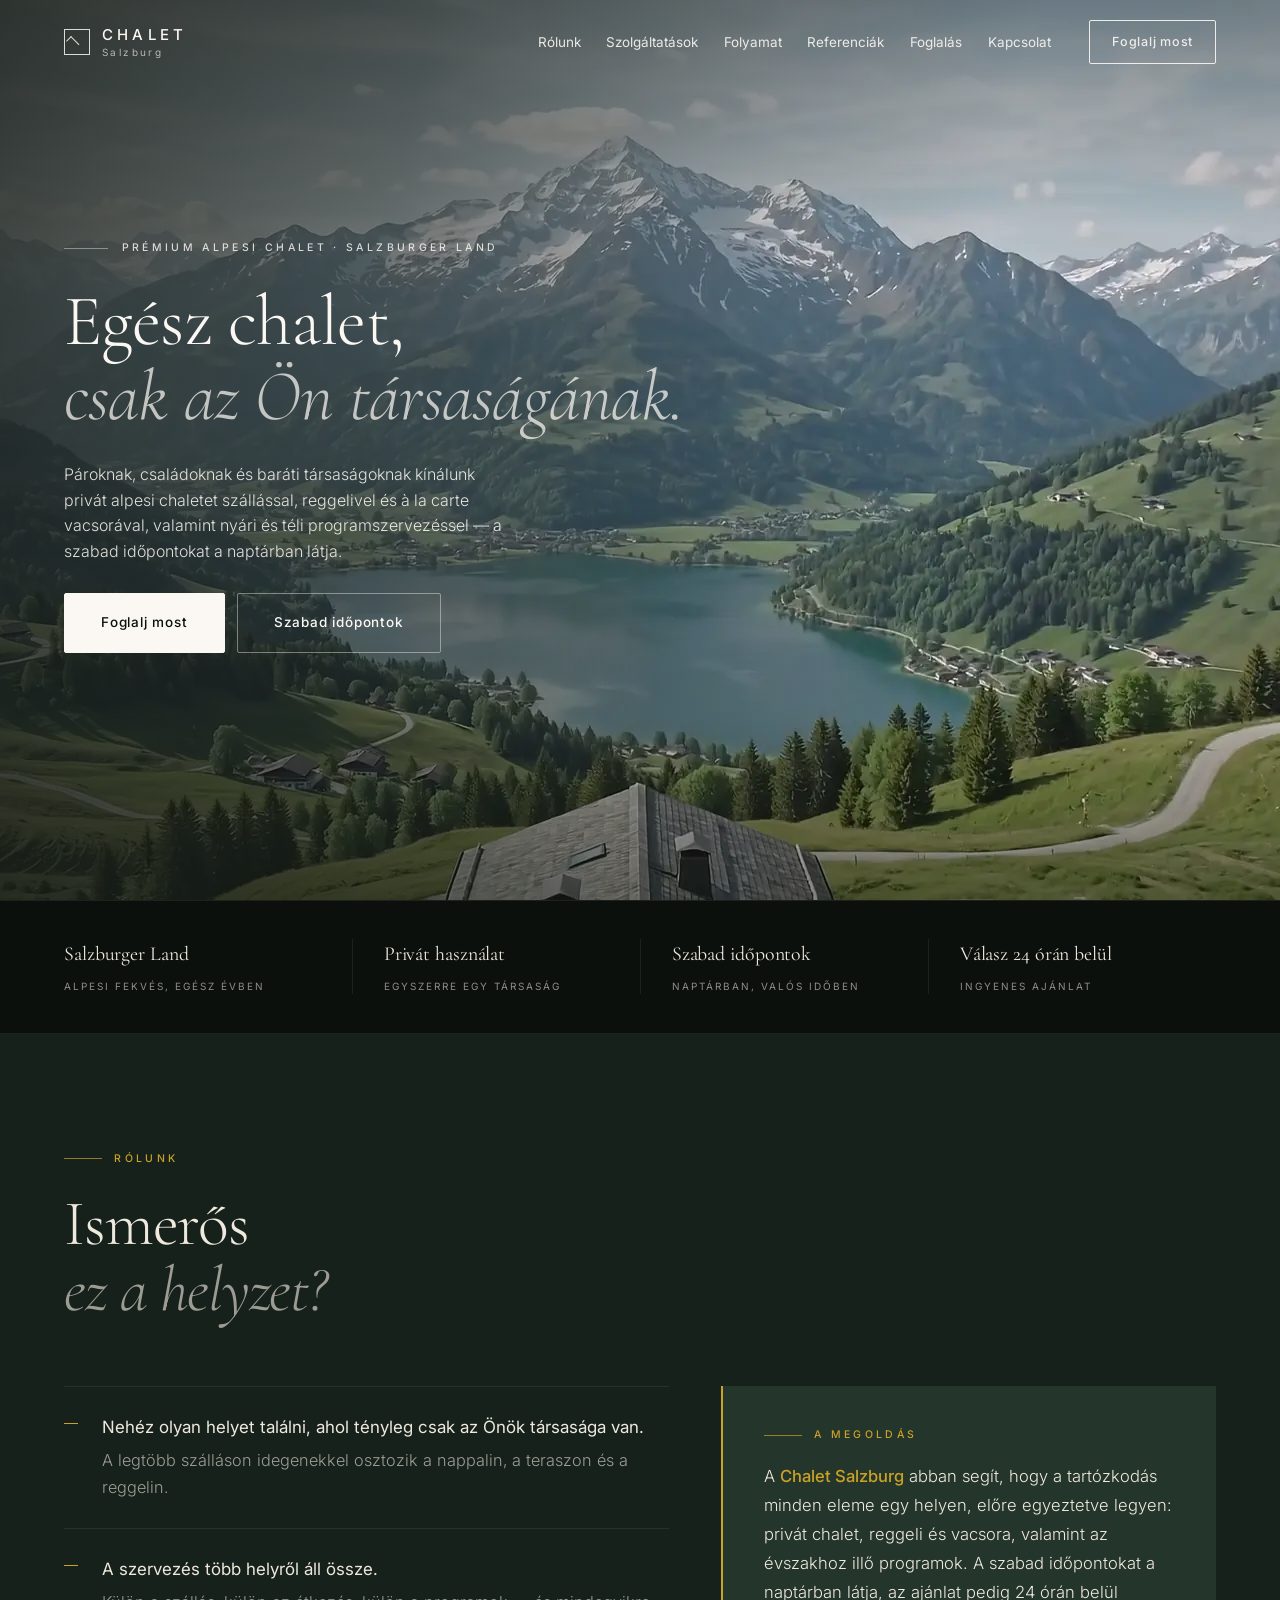
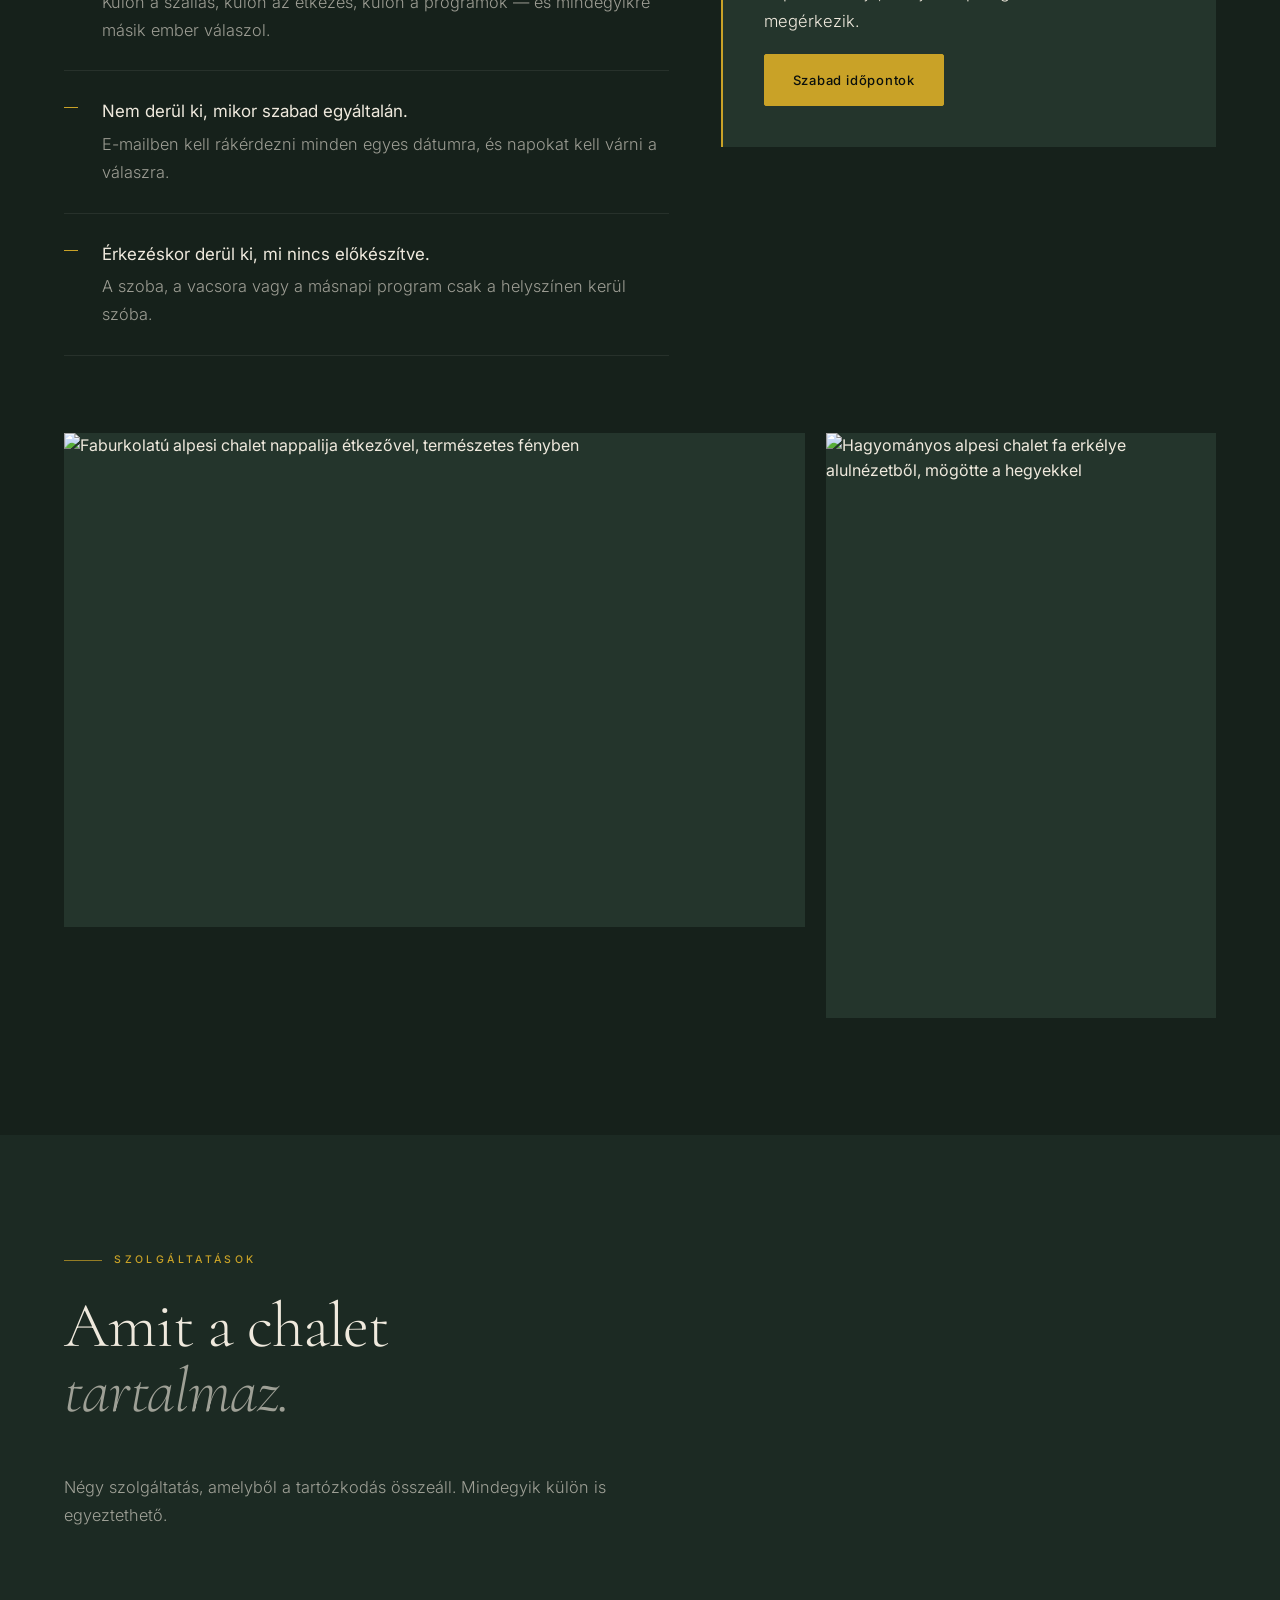
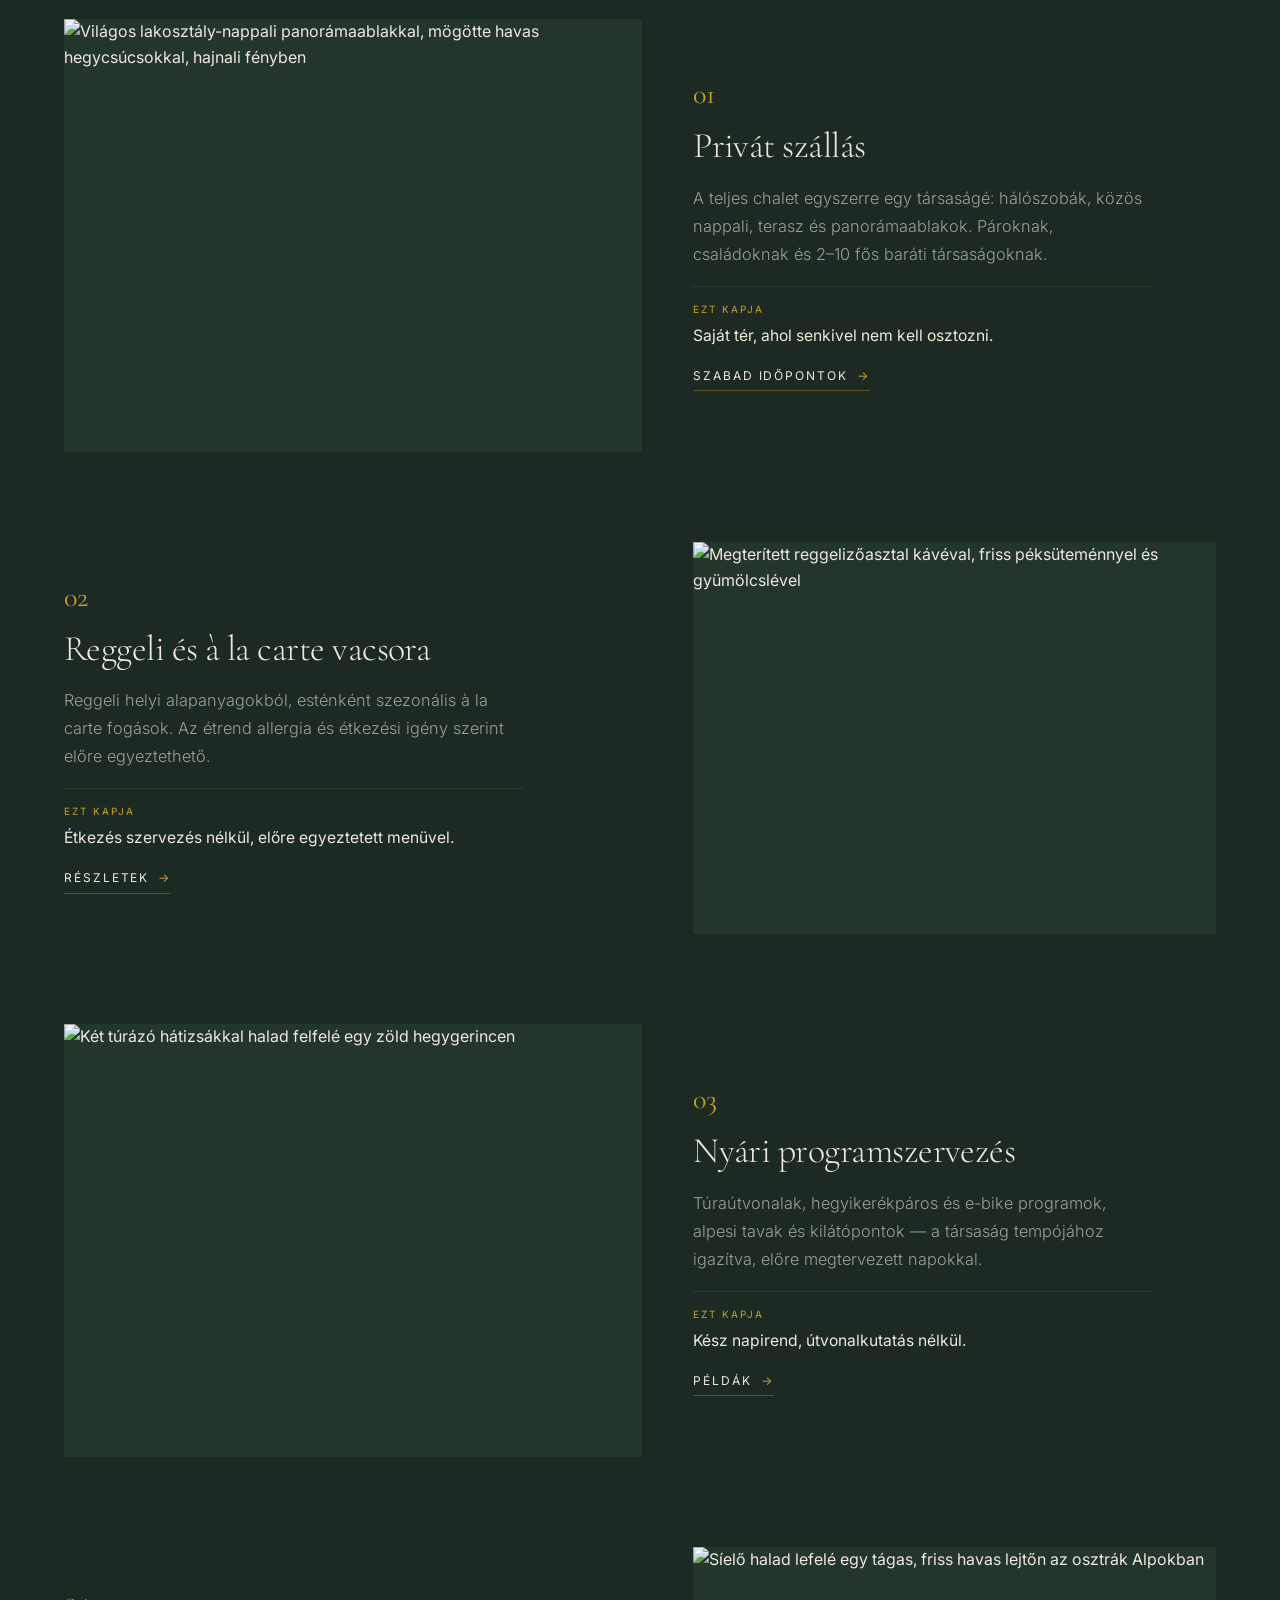
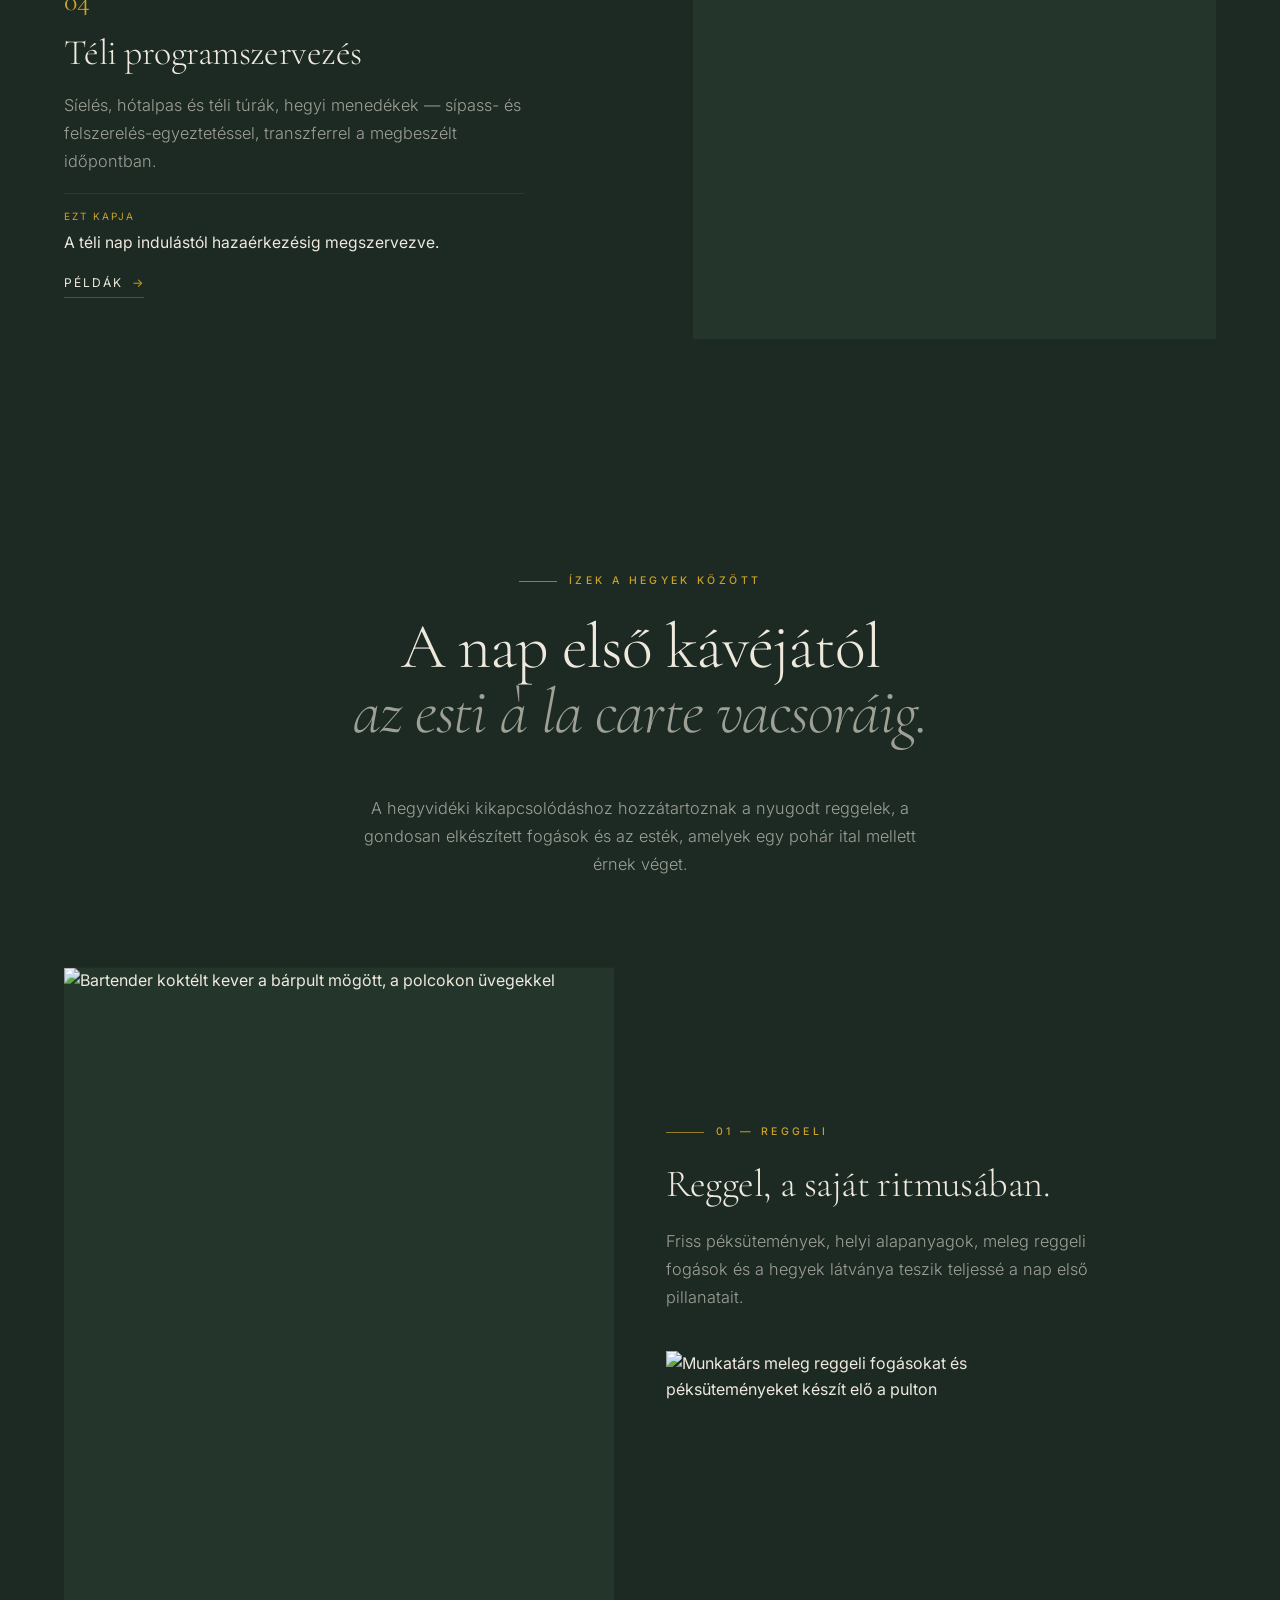
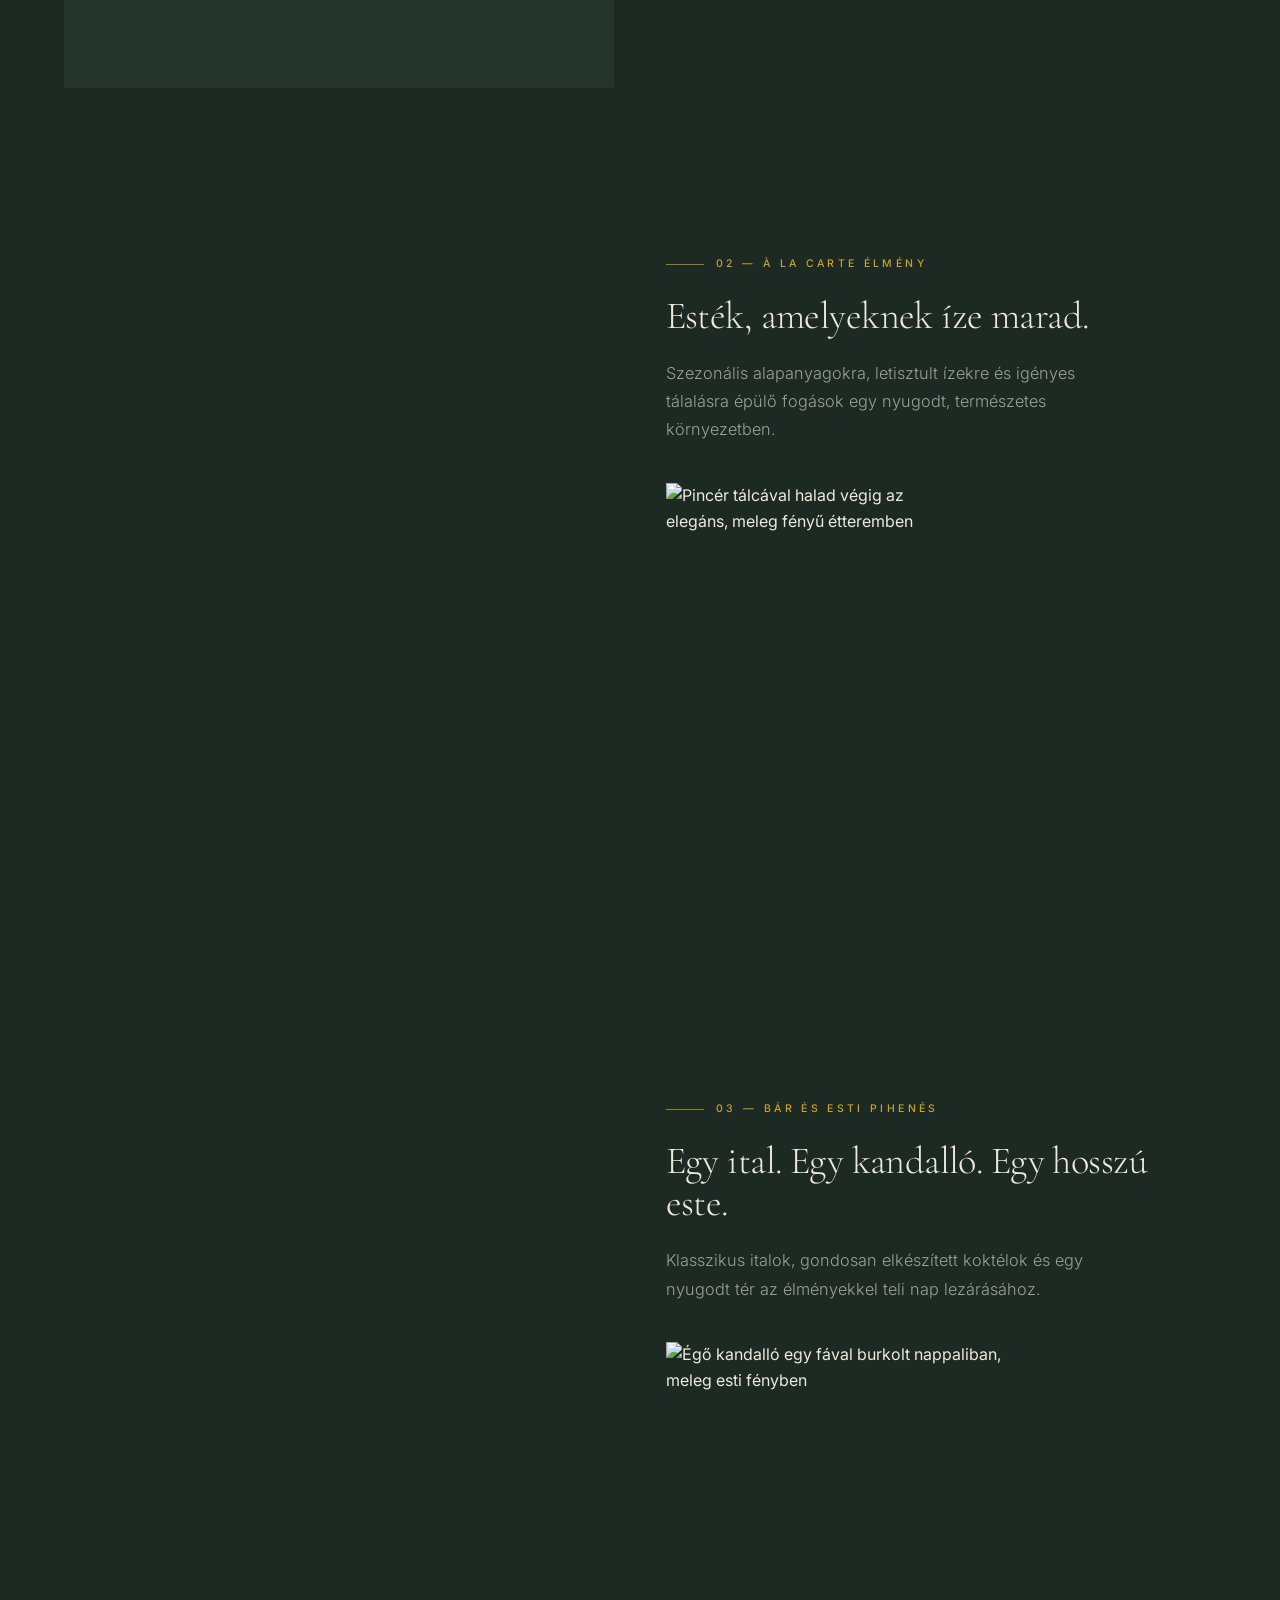
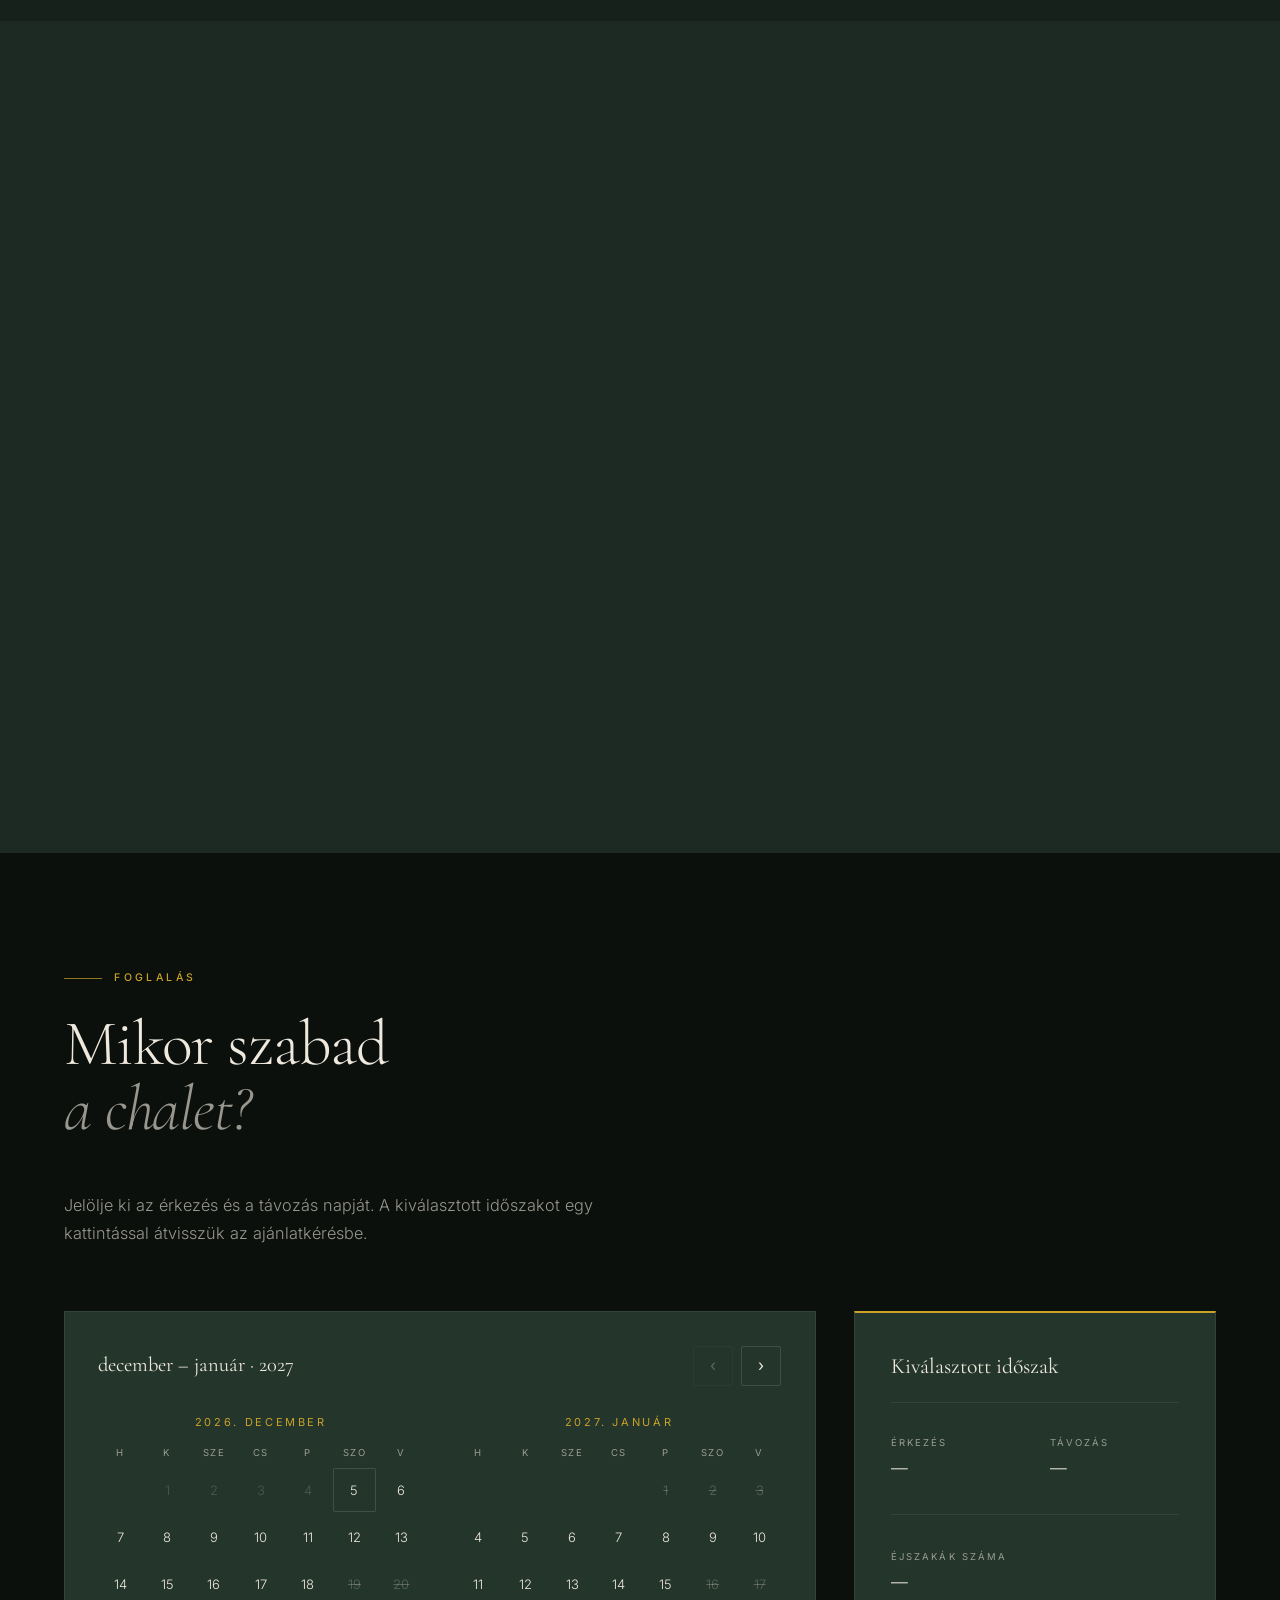
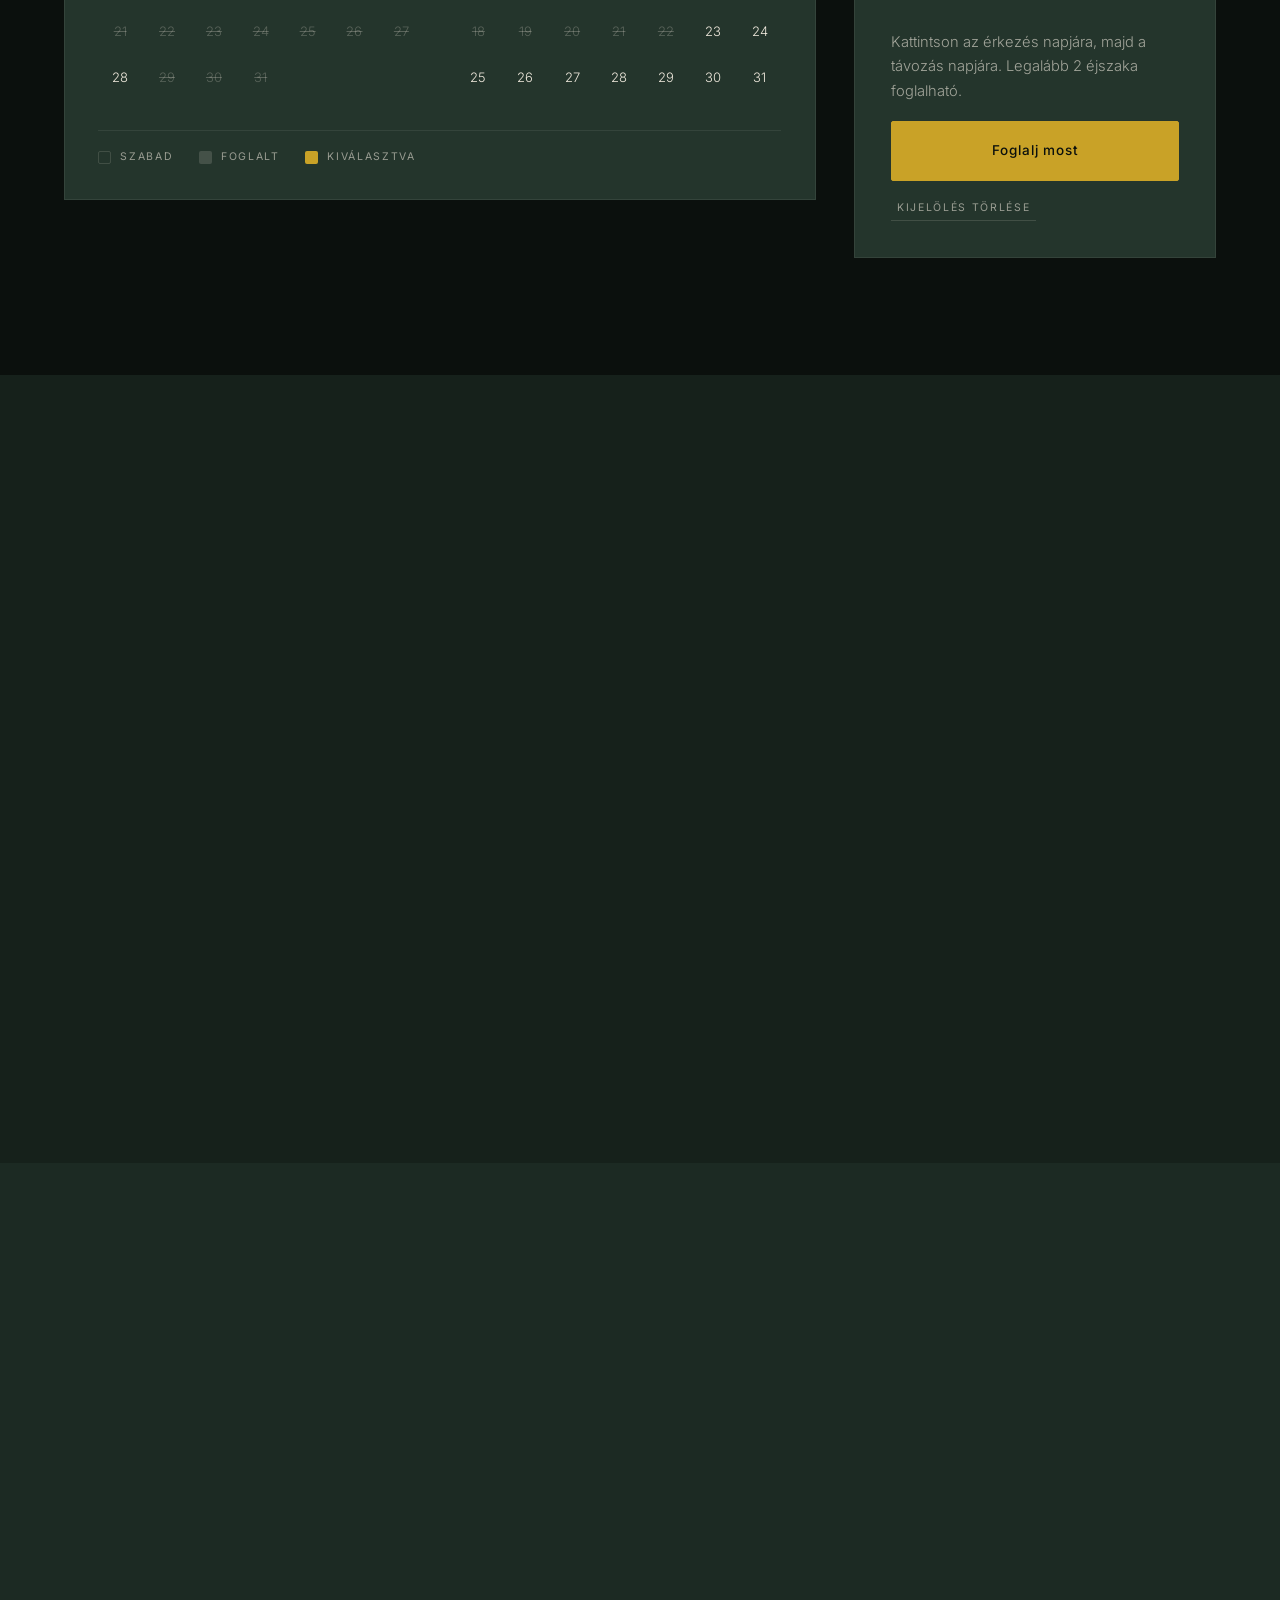
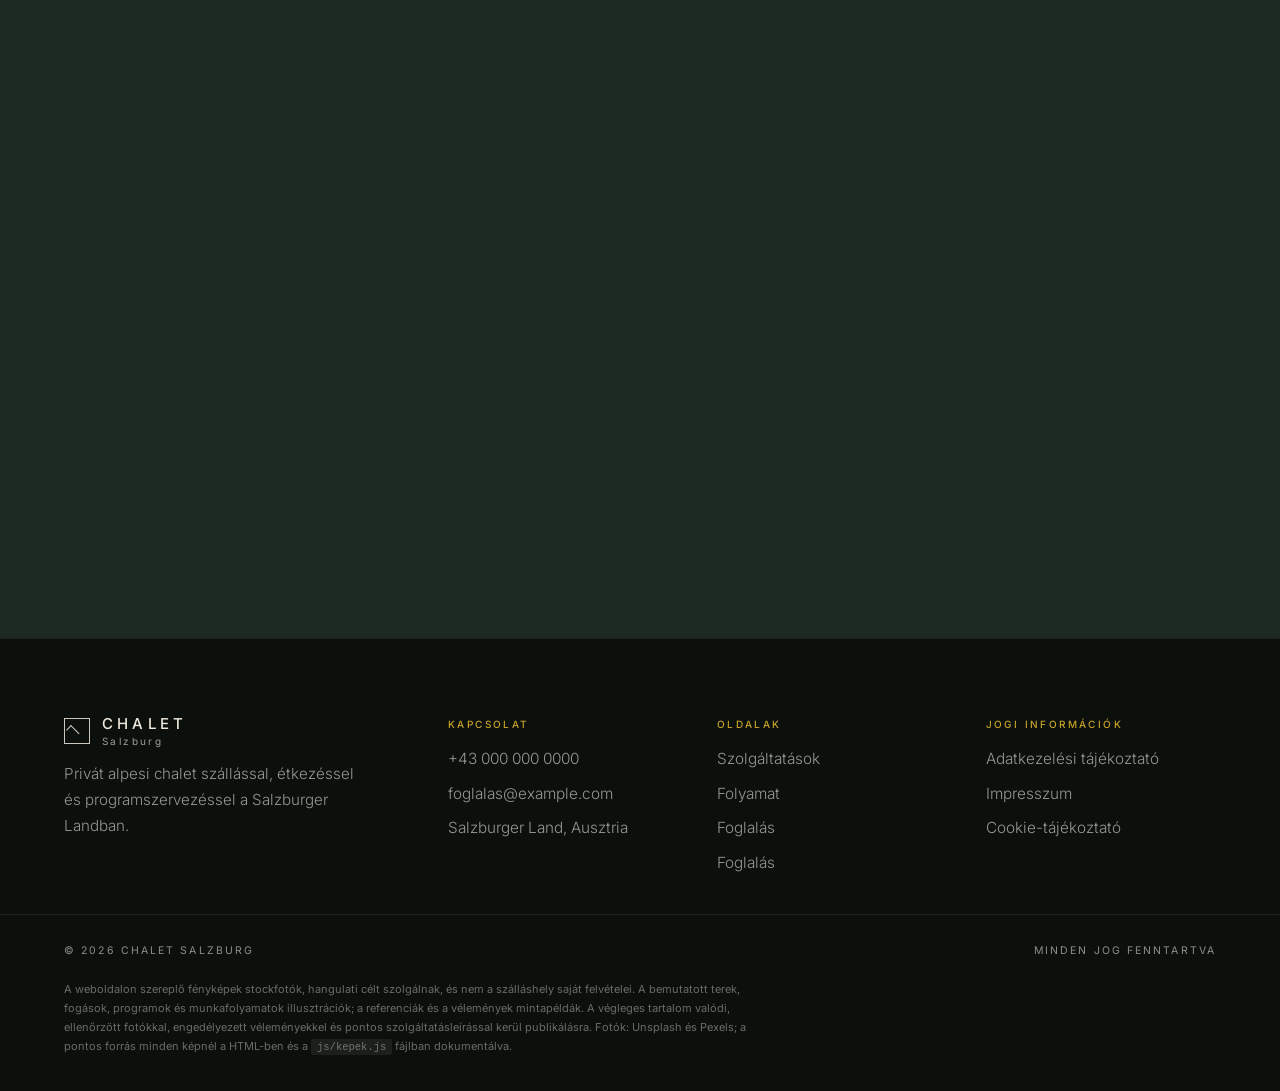
==== commit f3efc6c4: "Gyorsítás és egységes "Foglalj most" gombok Minden ajánlatkérő gomb szövege "Foglalj most" lett.  Se" ====
--- a/index.html
+++ b/index.html
@@ -11,9 +11,50 @@
 <link rel="preconnect" href="https://fonts.gstatic.com" crossorigin>
 <link rel="preconnect" href="https://images.unsplash.com" crossorigin>
 <link rel="preconnect" href="https://images.pexels.com" crossorigin>
-<link href="https://fonts.googleapis.com/css2?family=Cormorant+Garamond:wght@300;400;500&family=Inter:wght@300;400;500;600&display=swap" rel="stylesheet">
+
+<!-- a hero első képe a legfontosabb: azonnal induljon a letöltése -->
+<link rel="preload" as="image" href="assets/chalet-poster.webp" type="image/webp" fetchpriority="high">
 
 <link rel="stylesheet" href="css/style.css">
+
+<!-- a betűtípus nem blokkolja a renderelést -->
+<link rel="preload" as="style" href="https://fonts.googleapis.com/css2?family=Cormorant+Garamond:wght@300;400&family=Inter:wght@300;400;500&display=swap">
+<link rel="stylesheet" href="https://fonts.googleapis.com/css2?family=Cormorant+Garamond:wght@300;400&family=Inter:wght@300;400;500&display=swap" media="print" onload="this.media='all'">
+<noscript><link rel="stylesheet" href="https://fonts.googleapis.com/css2?family=Cormorant+Garamond:wght@300;400&family=Inter:wght@300;400;500&display=swap"></noscript>
+
+<!-- A hero videó letöltése a legelső pillanatban indul, még a CSS és a
+     szkriptek feldolgozása előtt. A js/main.js ezt a megkezdett letöltést
+     veszi át, így nem kell újra kérni. -->
+<script>
+(function () {
+  var kicsi = 'assets/chalet-hero.mp4';           /* 1280×720 — gyors indulás */
+  var portre = 'assets/chalet-hero-portre.mp4';   /* álló telefon */
+  var sc = window.screen || {};
+  var eszkoz = Math.max(sc.width || 0, sc.height || 0) || window.innerWidth || 1280;
+  var allo = window.matchMedia('(orientation: portrait)').matches;
+  var kicsiKepernyo = Math.min(window.innerWidth || 9999, sc.width || 9999) <= 860;
+  var url = (allo && kicsiKepernyo) ? portre : kicsi;
+  var c = navigator.connection || {};
+  if (c.saveData === true || /(^|-)2g$/.test(c.effectiveType || '')) { window.__heroUrl = url; return; }
+  window.__heroUrl = url;
+  window.__heroSzazalek = 0;
+  window.__heroBlob = (window.fetch ? window.fetch(url, { cache: 'force-cache' }).then(function (r) {
+    if (!r.ok) return null;
+    var teljes = parseInt(r.headers.get('Content-Length') || '0', 10);
+    if (!r.body || !r.body.getReader) return r.blob();
+    var olvaso = r.body.getReader(), darabok = [], kapott = 0;
+    return (function tolt() {
+      return olvaso.read().then(function (d) {
+        if (d.done) return new Blob(darabok, { type: 'video/mp4' });
+        darabok.push(d.value); kapott += d.value.length;
+        if (teljes) window.__heroSzazalek = Math.min(99, Math.round(kapott / teljes * 100));
+        return tolt();
+      });
+    })();
+  }).then(function (b) { window.__heroSzazalek = 100; return b ? URL.createObjectURL(b) : null; })
+    .catch(function () { return null; }) : null);
+})();
+</script>
 <noscript><style>
   .loader{ display:none !important; }
   .hero{ height:100vh; height:100svh; }
@@ -54,10 +95,10 @@
         <li><a href="#foglaltsag">Foglalás</a></li>
         <li><a href="#kapcsolat">Kapcsolat</a></li>
       </ul>
-      <a class="btn btn--solid menu__cta" href="#kapcsolat">Ajánlatot kérek</a>
+      <a class="btn btn--solid menu__cta" href="#kapcsolat">Foglalj most</a>
     </nav>
 
-    <a class="btn btn--solid nav__cta" href="#kapcsolat">Ajánlatot kérek</a>
+    <a class="btn btn--solid nav__cta" href="#kapcsolat">Foglalj most</a>
 
     <button class="burger" id="burger" type="button" aria-label="Menü megnyitása" aria-expanded="false" aria-controls="menu">
       <span aria-hidden="true"></span><span aria-hidden="true"></span>
@@ -84,7 +125,7 @@
         <h1 class="display">Egész chalet,<br><span class="display__soft">csak az Ön társaságának.</span></h1>
         <p class="lead">Pároknak, családoknak és baráti társaságoknak kínálunk privát alpesi chaletet szállással, reggelivel és à la carte vacsorával, valamint nyári és téli programszervezéssel — a szabad időpontokat a naptárban látja.</p>
         <div class="ctarow">
-          <a class="btn btn--solid btn--lg" href="#kapcsolat">Ajánlatot kérek</a>
+          <a class="btn btn--solid btn--lg" href="#kapcsolat">Foglalj most</a>
           <a class="btn btn--ghost btn--lg" href="#foglaltsag">Szabad időpontok</a>
         </div>
       </div>
@@ -475,7 +516,7 @@
         </div>
         <dl class="foglalas__ertek"><dt>Éjszakák száma</dt><dd id="valEjszaka">—</dd></dl>
         <p class="foglalas__info" id="foglalasInfo">Kattintson az érkezés napjára, majd a távozás napjára. Legalább 2 éjszaka foglalható.</p>
-        <a class="btn btn--dark btn--lg" href="#kapcsolat" id="foglalasCta">Ajánlatot kérek</a>
+        <a class="btn btn--dark btn--lg" href="#kapcsolat" id="foglalasCta">Foglalj most</a>
         <button class="foglalas__torol" type="button" id="foglalasTorol">Kijelölés törlése</button>
       </aside>
     </div>
@@ -554,7 +595,7 @@
            a Fluent Forms mezőit ugyanezekkel az id-kkal érdemes elnevezni.
            ════════════════════════════════════════════════════════════ -->
       <form class="urlap" id="ajanlatUrlap" novalidate>
-        <p class="urlap__cim">Ajánlatkérés</p>
+        <p class="urlap__cim">Foglalj most</p>
 
         <label class="mezo">
           <span class="mezo__cimke">Név <i aria-hidden="true">*</i></span>
@@ -609,7 +650,7 @@
           <span>Elolvastam és elfogadom az <a href="#adatkezeles" title="Helyőrző — cseréld a valódi aloldal URL-jére">adatkezelési tájékoztatót</a>.</span>
         </label>
 
-        <button class="btn btn--dark btn--lg urlap__kuld" type="submit">Ajánlatot kérek</button>
+        <button class="btn btn--dark btn--lg urlap__kuld" type="submit">Foglalj most</button>
         <p class="urlap__info" id="urlapInfo" role="status">Ez az űrlap előnézet. Éles oldalon a Fluent Forms kezeli a beküldést.</p>
       </form>
     </div>
--- a/css/style.css
+++ b/css/style.css
@@ -824,3 +824,14 @@
   .gastro__img{ transition:opacity .01ms !important; transform:none !important; clip-path:none !important; }
   .szolg:hover .szolg__media img, .ref:hover .ref__media img{ transform:none; }
 }
+
+/* ============================================================
+   TELJESÍTMÉNY
+   A hajtás alatti szekciók csak akkor renderelődnek, amikor
+   a közelükbe érünk. A megadott becsült magasság megakadályozza,
+   hogy a görgetősáv ugráljon.
+   ============================================================ */
+#folyamat, #miert, #referenciak, #velemenyek, #gyik, #kapcsolat{
+  content-visibility:auto;
+  contain-intrinsic-size:auto 900px;
+}
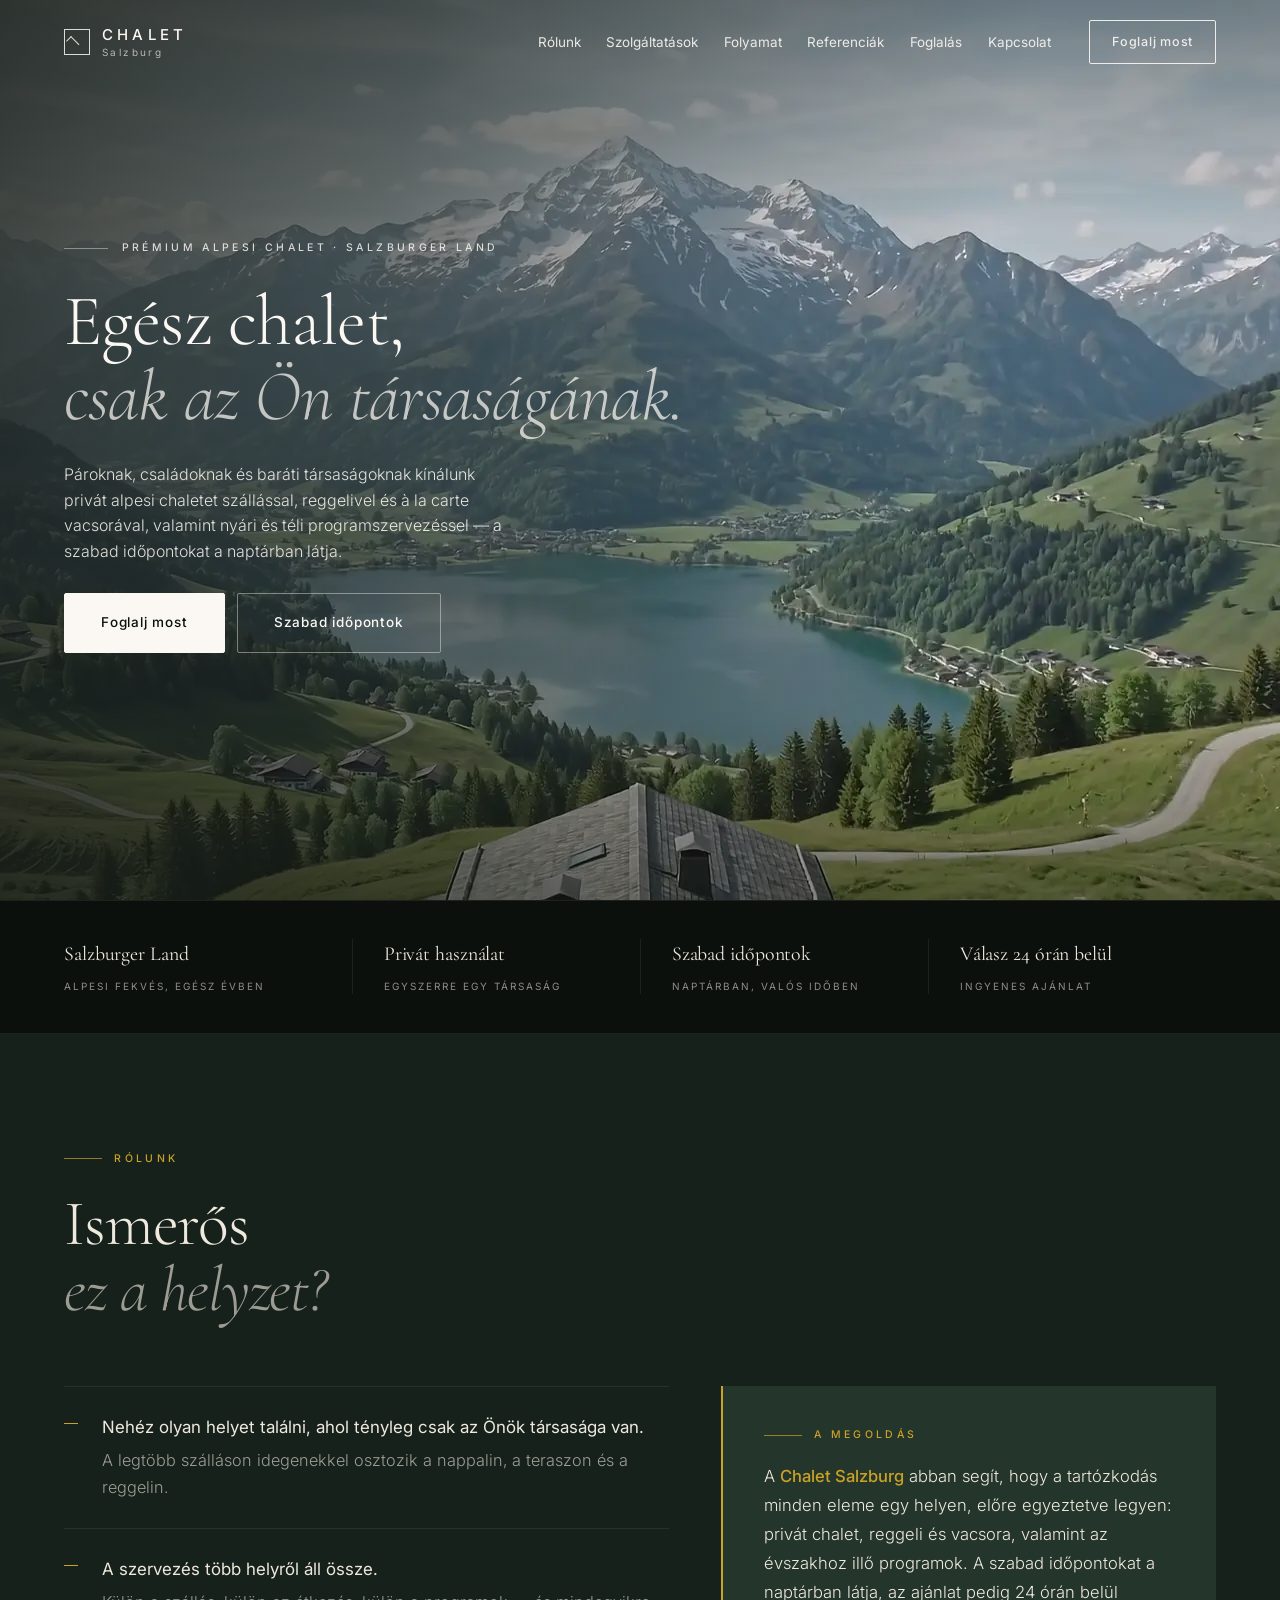
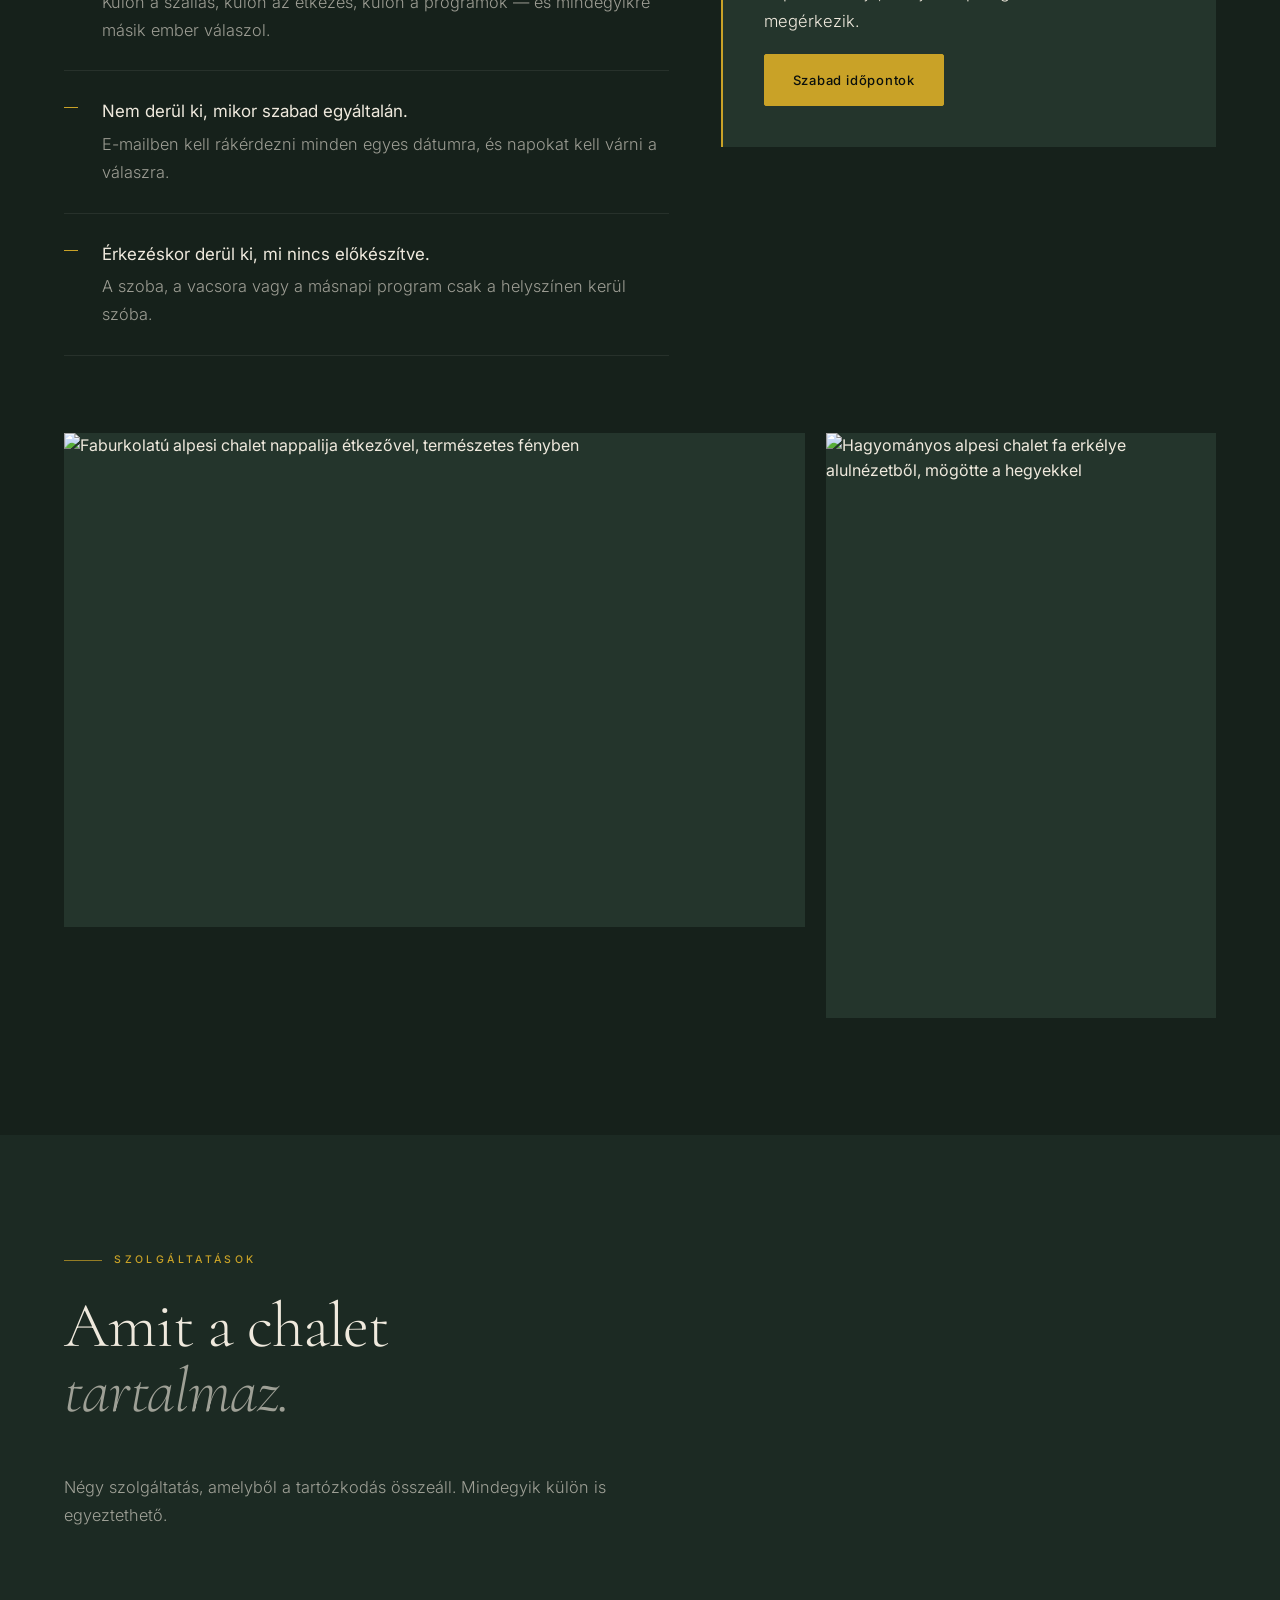
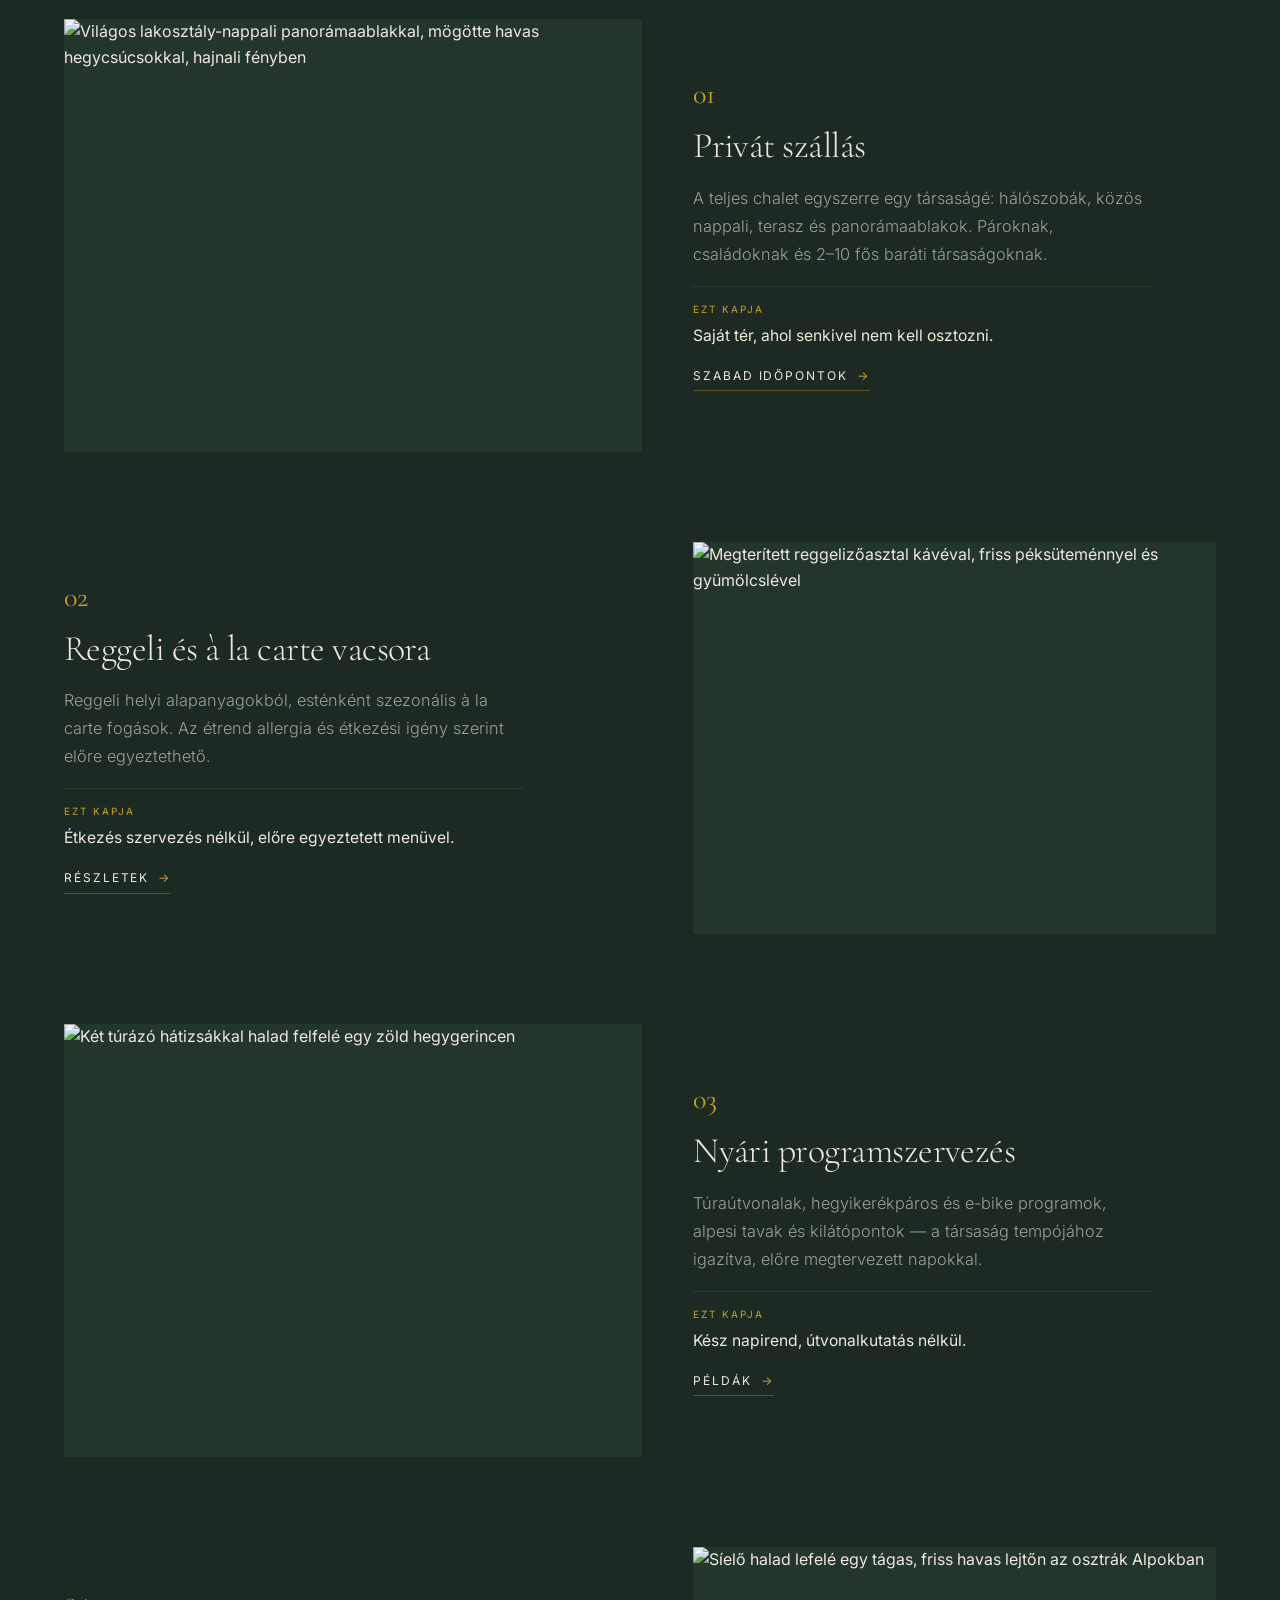
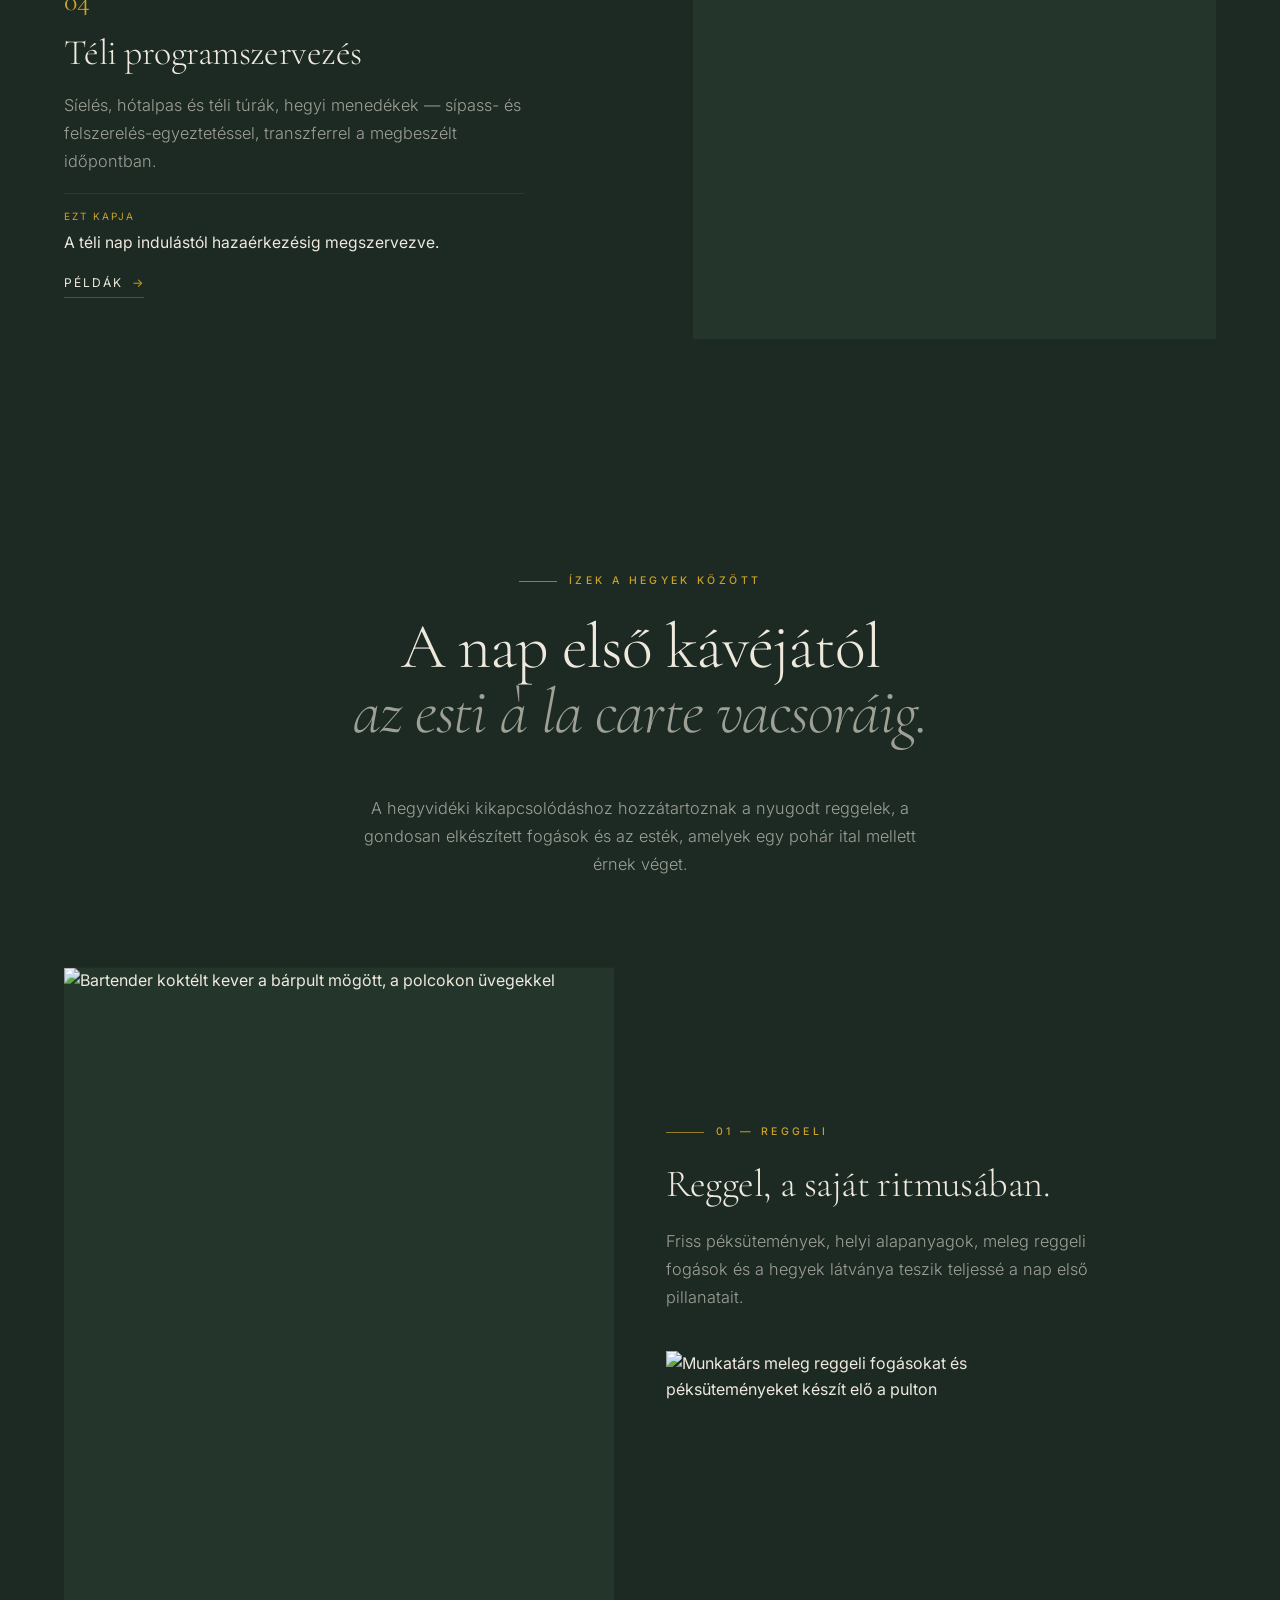
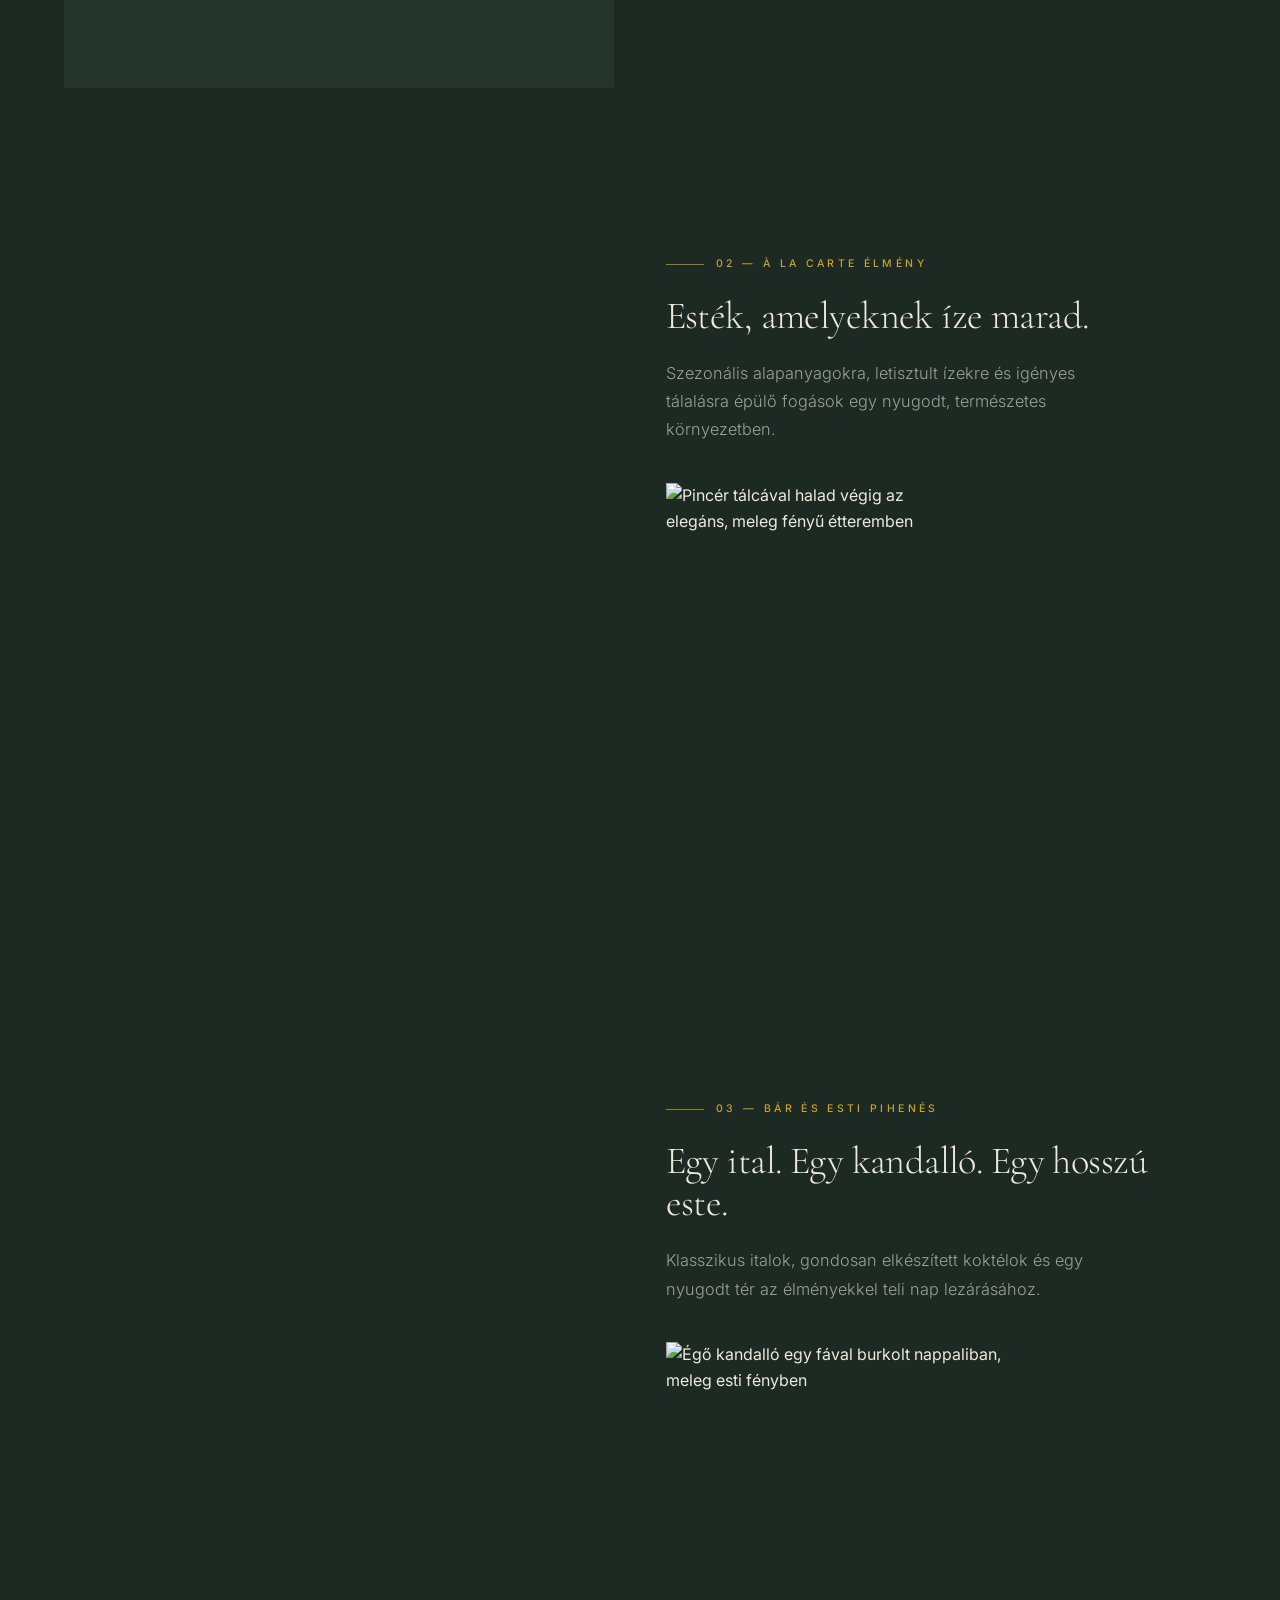
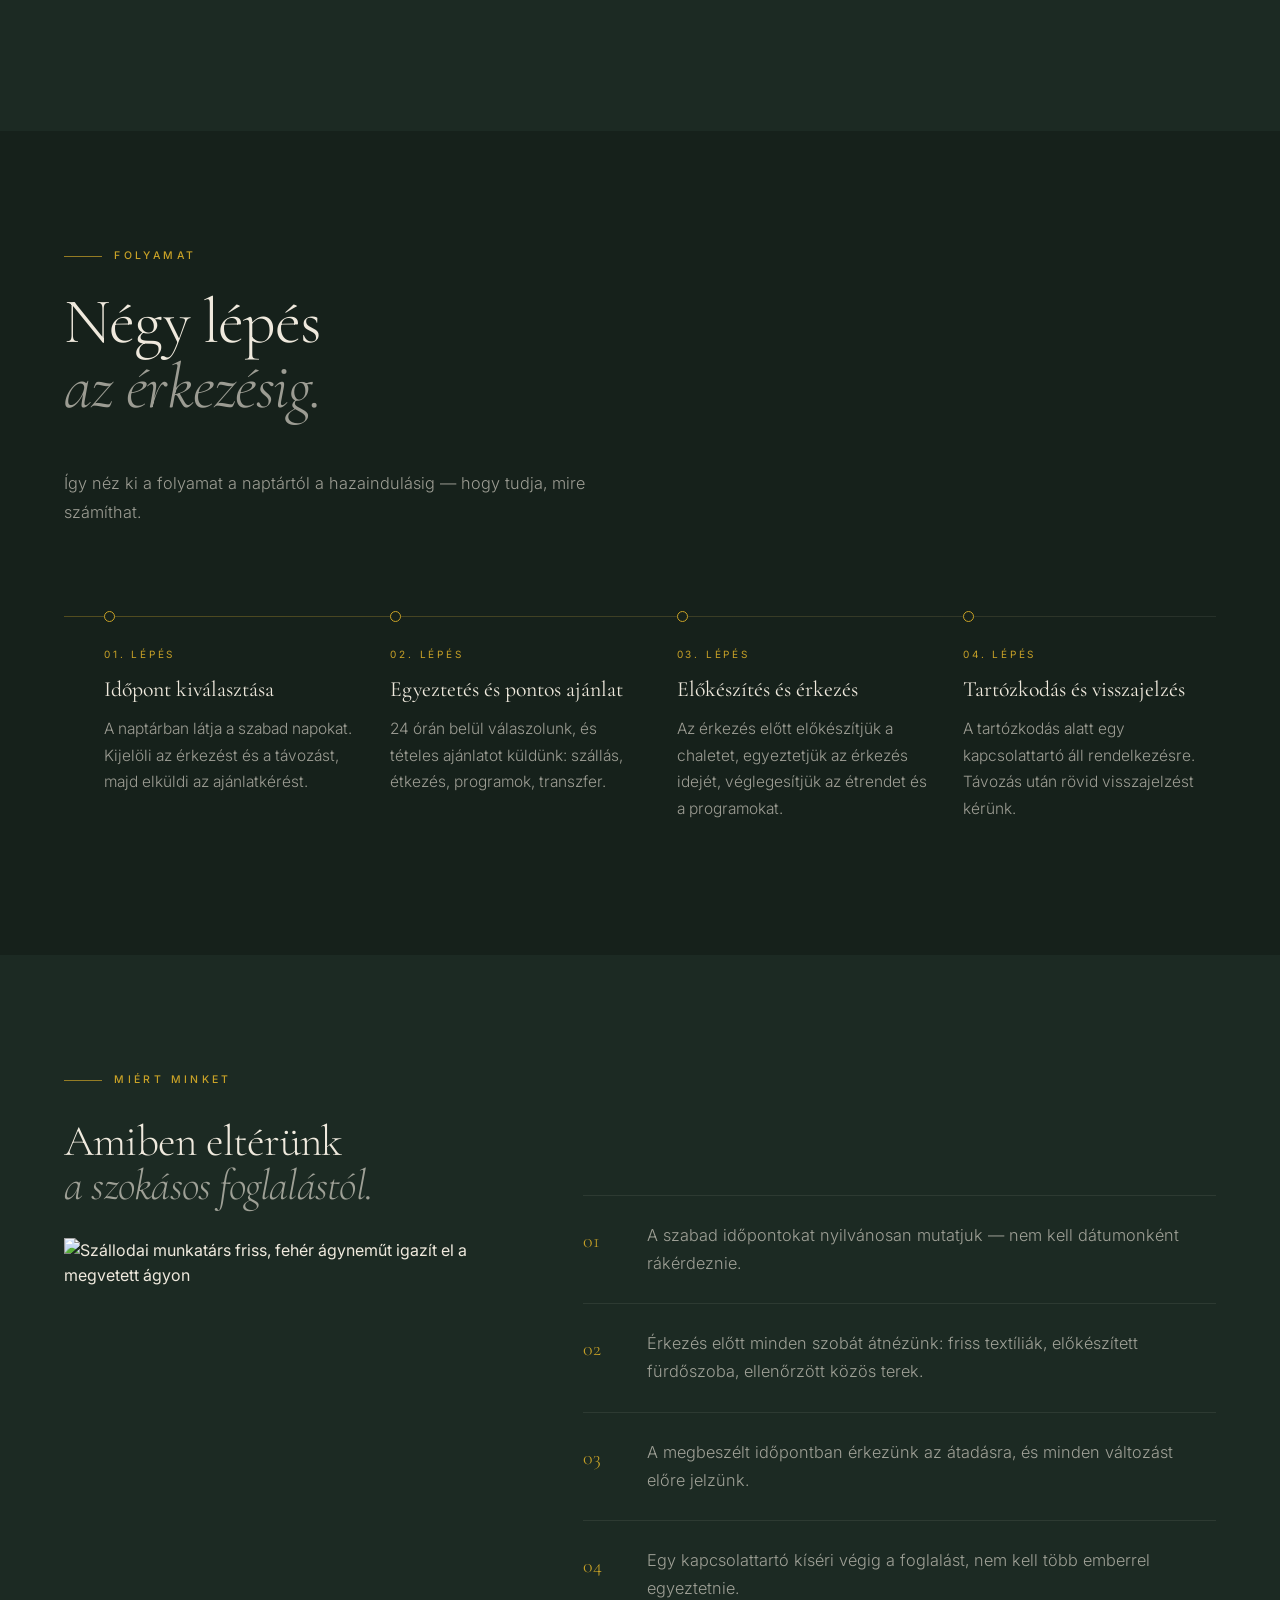
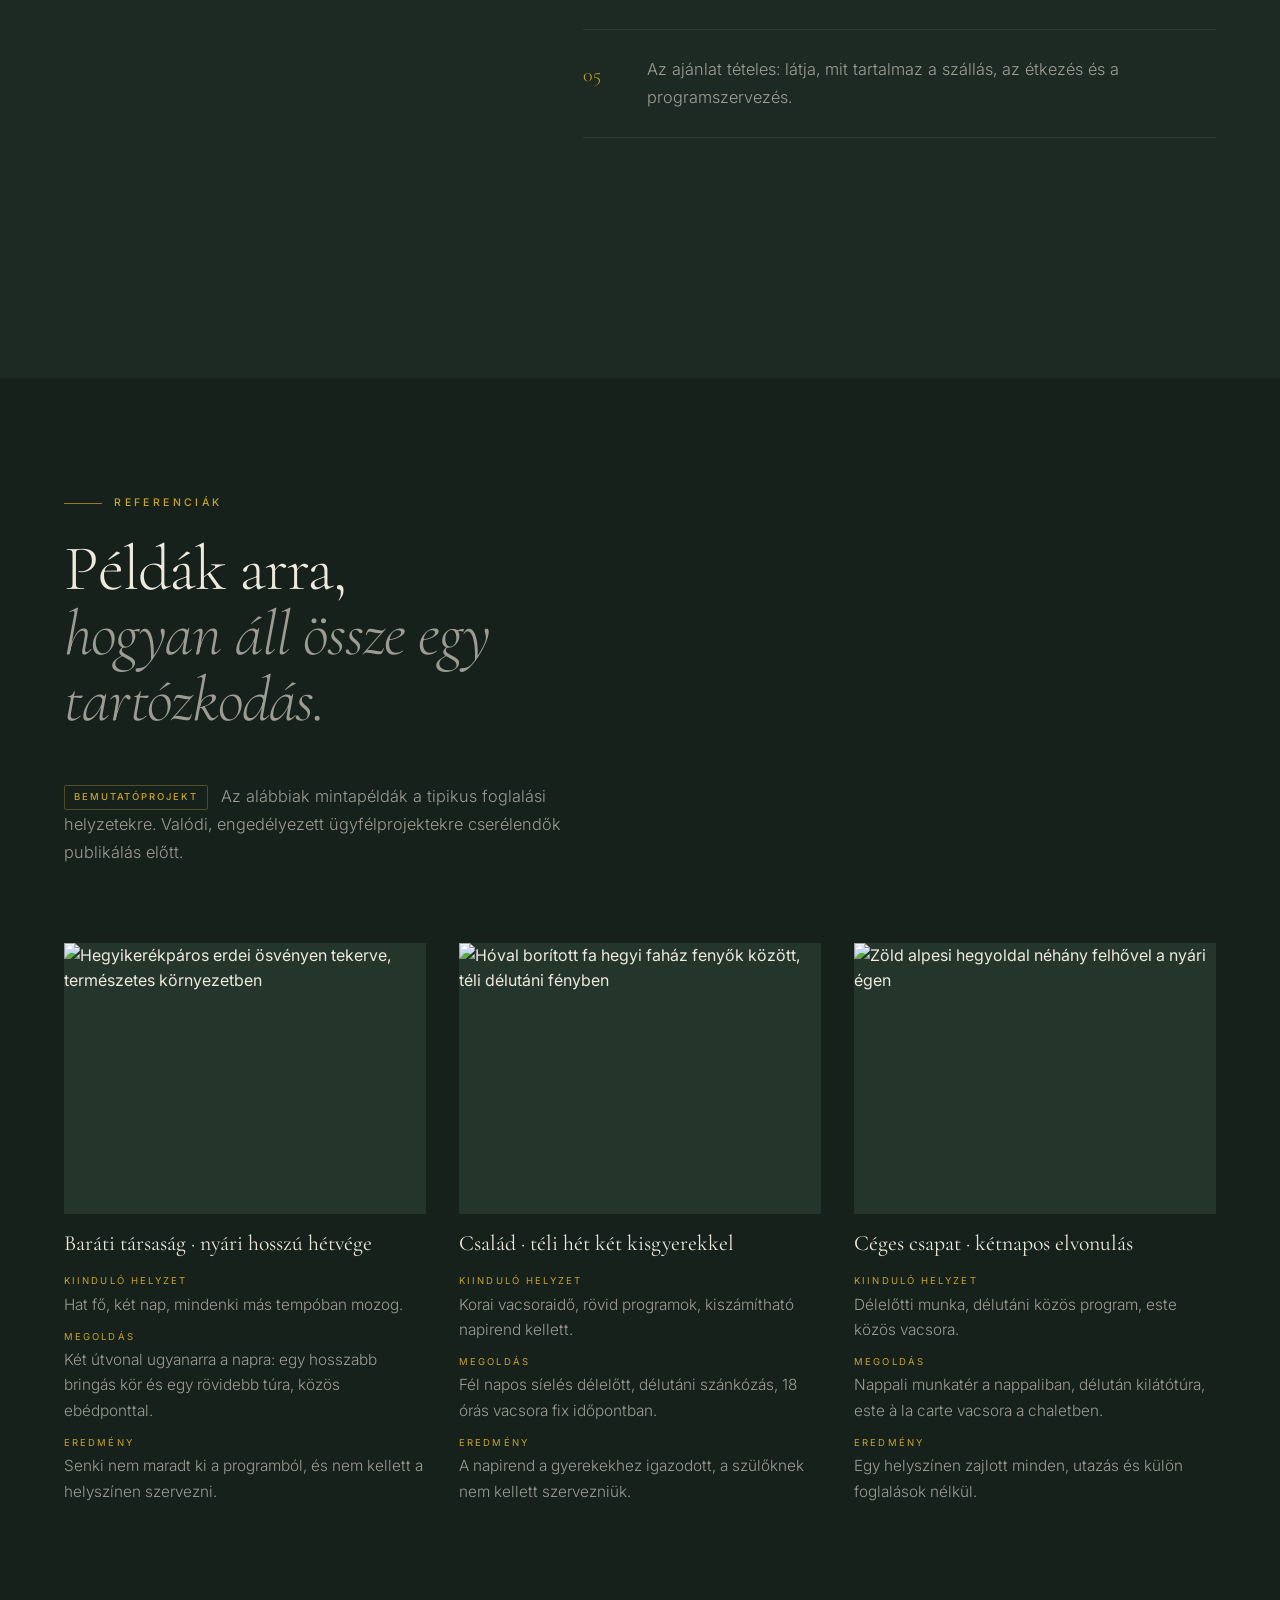
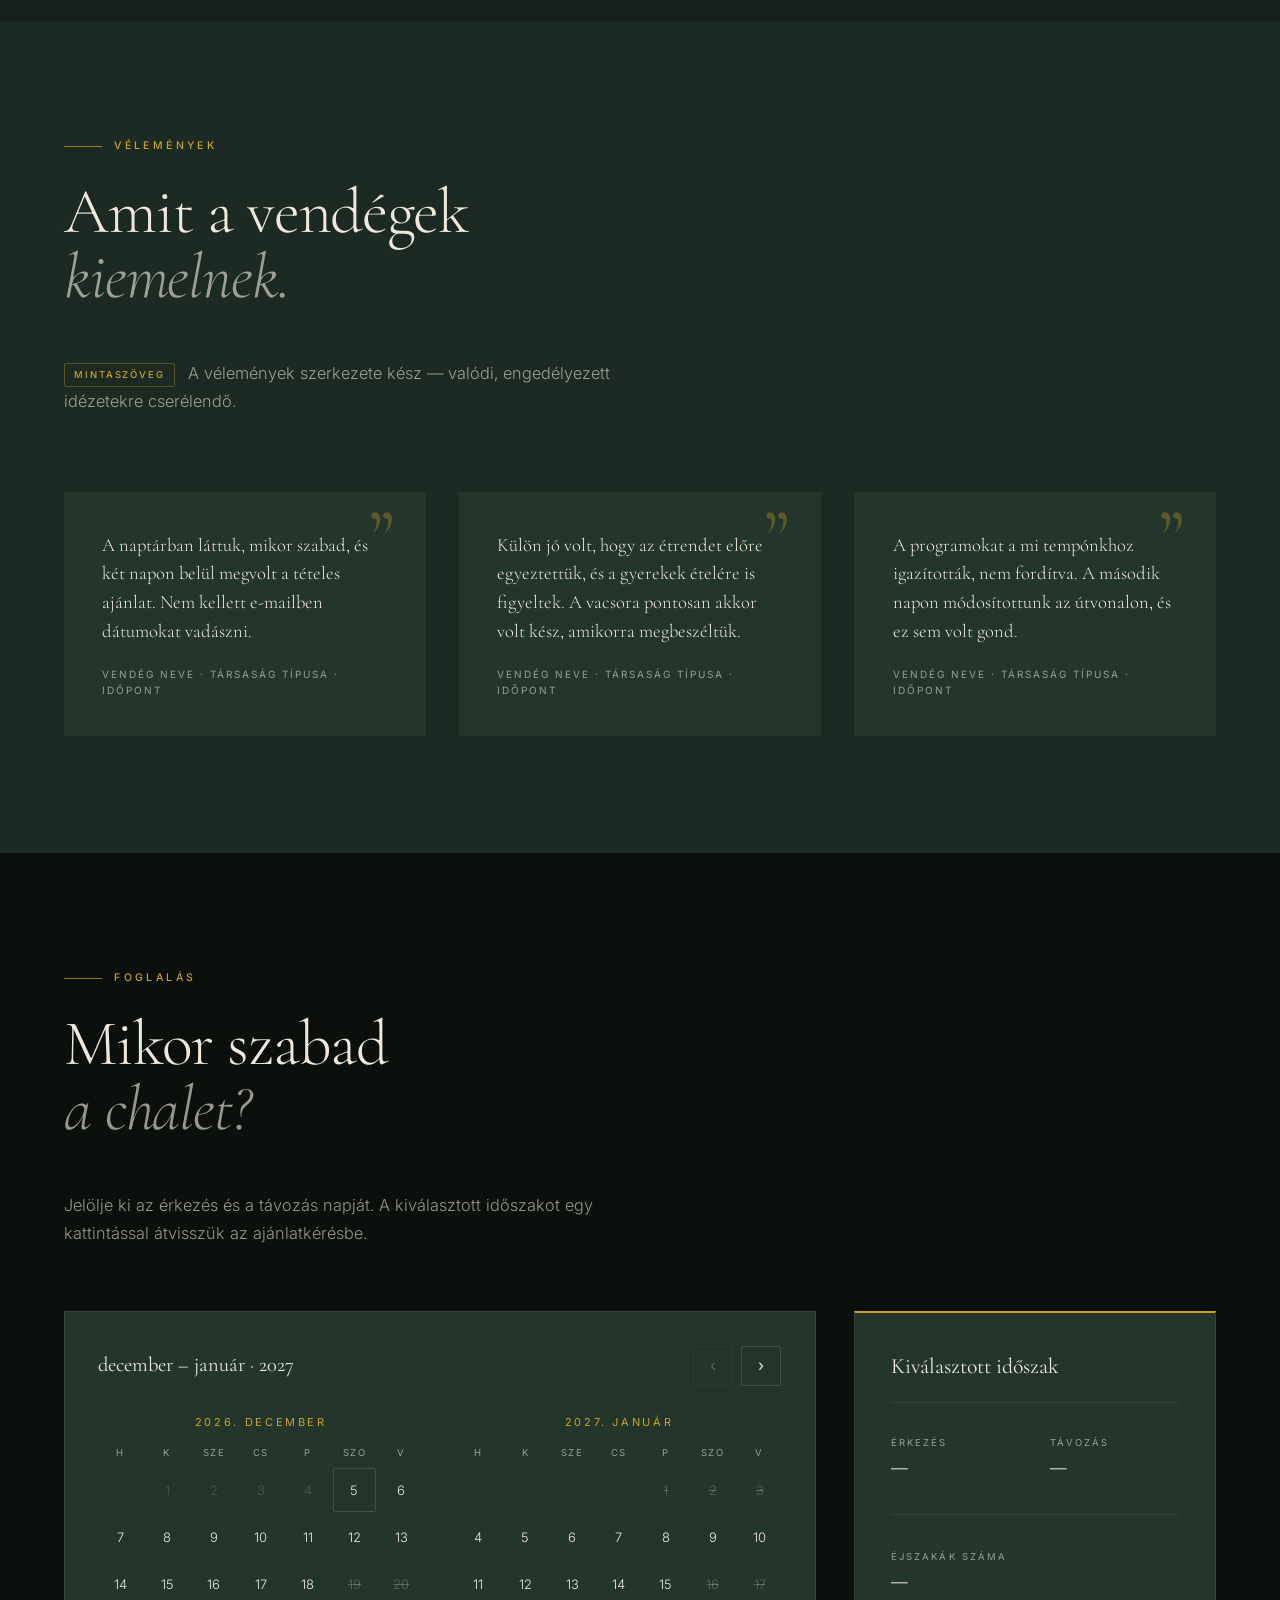
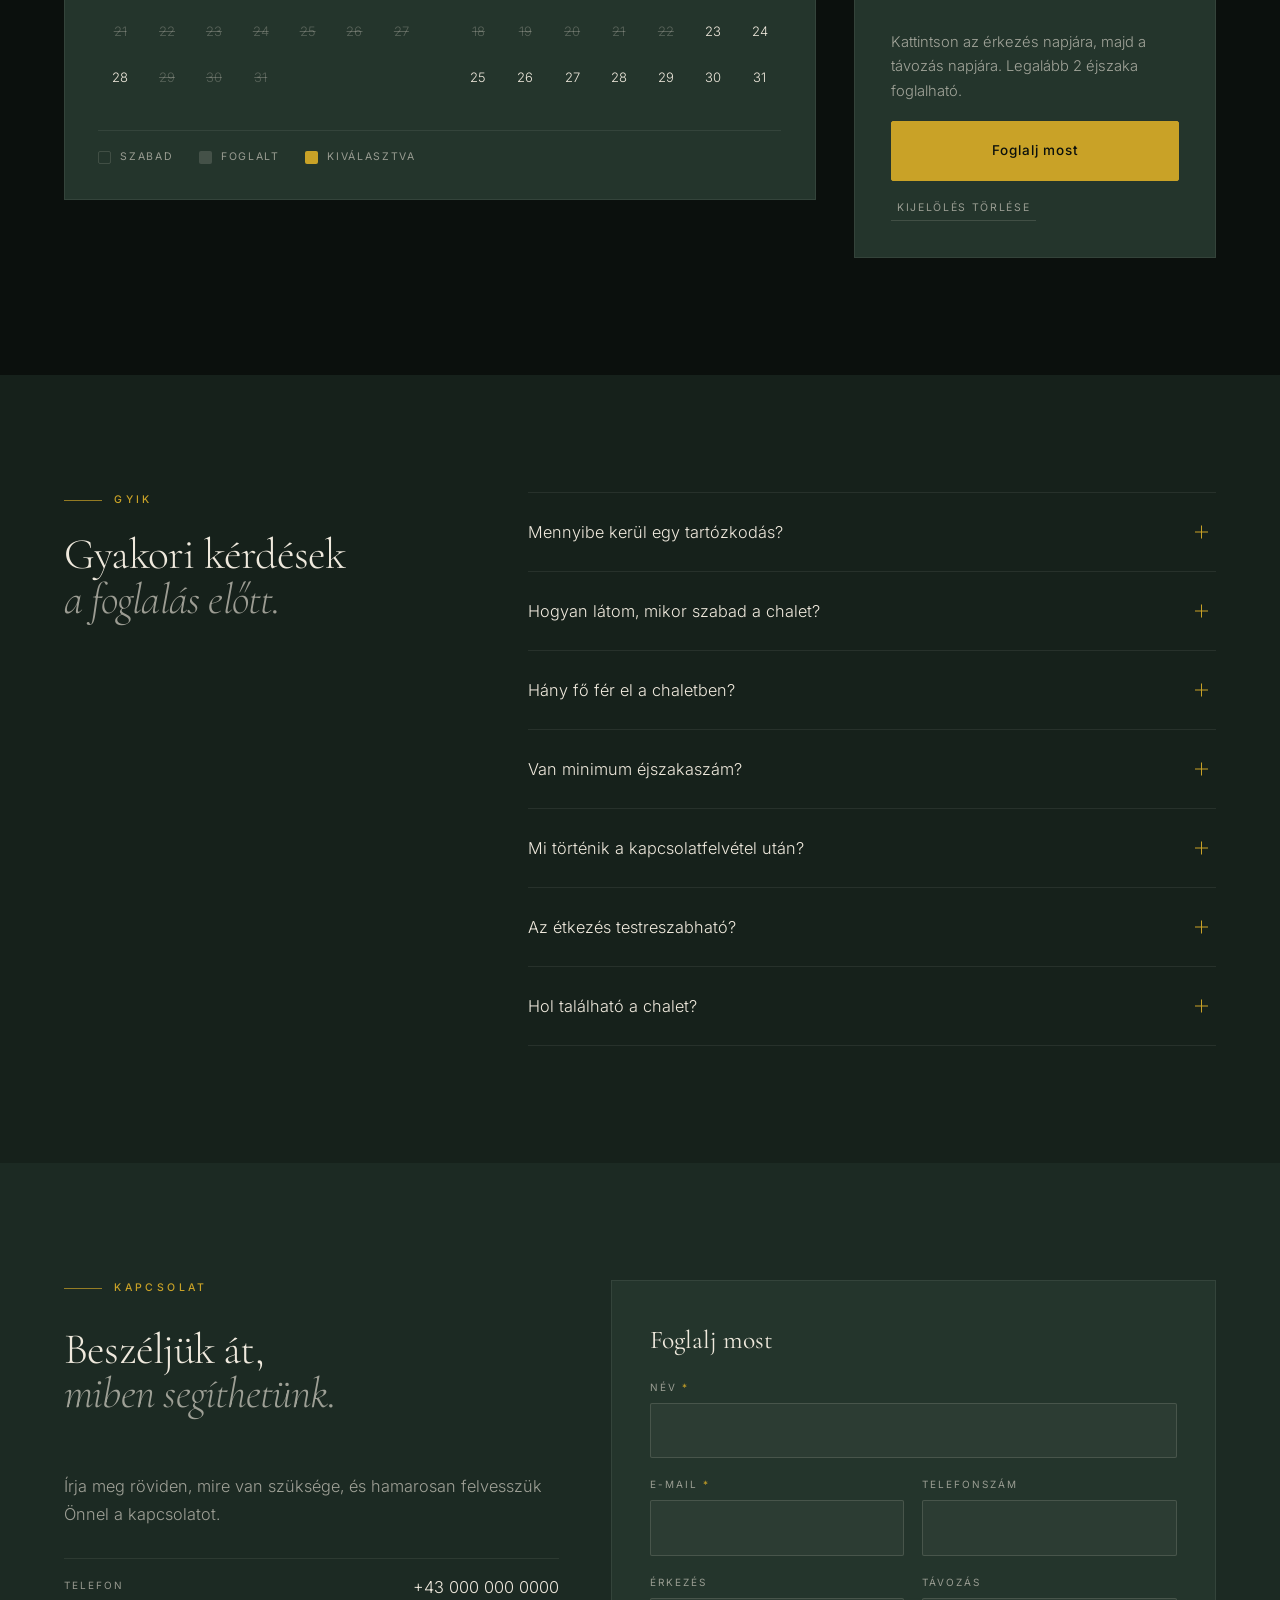
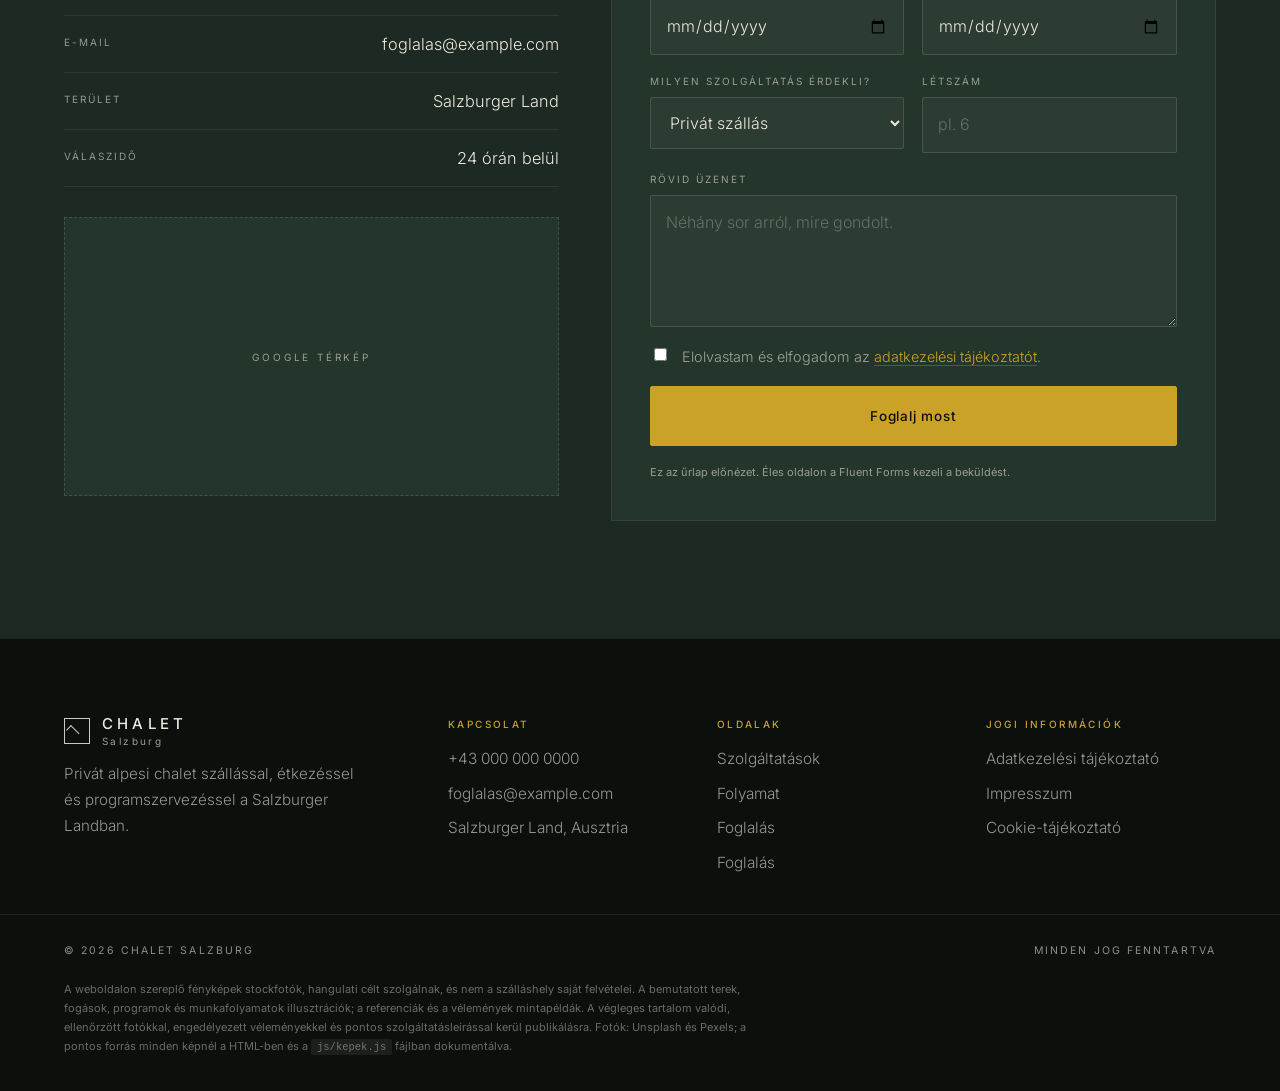
==== commit 509eada8: "Képbetöltés biztosítékai A felfedő animáció többé nem tud tartalmat véglegesen elrejteni: - a .rev e" ====
--- a/index.html
+++ b/index.html
@@ -21,6 +21,16 @@
 <link rel="preload" as="style" href="https://fonts.googleapis.com/css2?family=Cormorant+Garamond:wght@300;400&family=Inter:wght@300;400;500&display=swap">
 <link rel="stylesheet" href="https://fonts.googleapis.com/css2?family=Cormorant+Garamond:wght@300;400&family=Inter:wght@300;400;500&display=swap" media="print" onload="this.media='all'">
 <noscript><link rel="stylesheet" href="https://fonts.googleapis.com/css2?family=Cormorant+Garamond:wght@300;400&family=Inter:wght@300;400;500&display=swap"></noscript>
+
+<script>
+/* A felfedő animáció csak akkor rejtheti el a tartalmat, ha a szekciók
+   szkriptje tényleg elindul. Ha 3 másodpercen belül nem jelentkezik,
+   a jelölést levesszük, és minden láthatóvá válik. */
+document.documentElement.classList.add('js');
+setTimeout(function () {
+  if (!window.__szekciokOk) document.documentElement.classList.remove('js');
+}, 3000);
+</script>
 
 <!-- A hero videó letöltése a legelső pillanatban indul, még a CSS és a
      szkriptek feldolgozása előtt. A js/main.js ezt a megkezdett letöltést
--- a/css/style.css
+++ b/css/style.css
@@ -469,8 +469,10 @@
 .sec__head--kozep .sec__lead{ margin-inline:auto; }
 .sec__title--sm{ font-size:clamp(1.9rem,3.4vw,3.2rem); max-width:18ch; }
 
-.rev{ opacity:0; transform:translateY(30px); transition:opacity 1.1s var(--ease), transform 1.1s var(--ease); }
-.rev.is-in{ opacity:1; transform:none; }
+/* A felfedő animáció csak akkor rejti el a tartalmat, ha a JS elindult
+   (a html elemre kerülő .js jelölés). Így JS-hiba esetén sem tűnik el semmi. */
+.js .rev{ opacity:0; transform:translateY(30px); transition:opacity 1.1s var(--ease), transform 1.1s var(--ease); }
+.js .rev.is-in{ opacity:1; transform:none; }
 
 figure{ margin:0; }
 .kep{ overflow:hidden; background:var(--forest-3); }
@@ -827,11 +829,8 @@
 
 /* ============================================================
    TELJESÍTMÉNY
-   A hajtás alatti szekciók csak akkor renderelődnek, amikor
-   a közelükbe érünk. A megadott becsült magasság megakadályozza,
-   hogy a görgetősáv ugráljon.
+   Megjegyzés: a content-visibility:auto itt szándékosan NINCS
+   használva. A böngésző a kihagyott szekciókban nem indítja el a
+   loading="lazy" képek betöltését, így a fotók üresen maradtak.
+   A gyorsítást a videó lépcsőzetes betöltése és a lazy képek adják.
    ============================================================ */
-#folyamat, #miert, #referenciak, #velemenyek, #gyik, #kapcsolat{
-  content-visibility:auto;
-  contain-intrinsic-size:auto 900px;
-}
